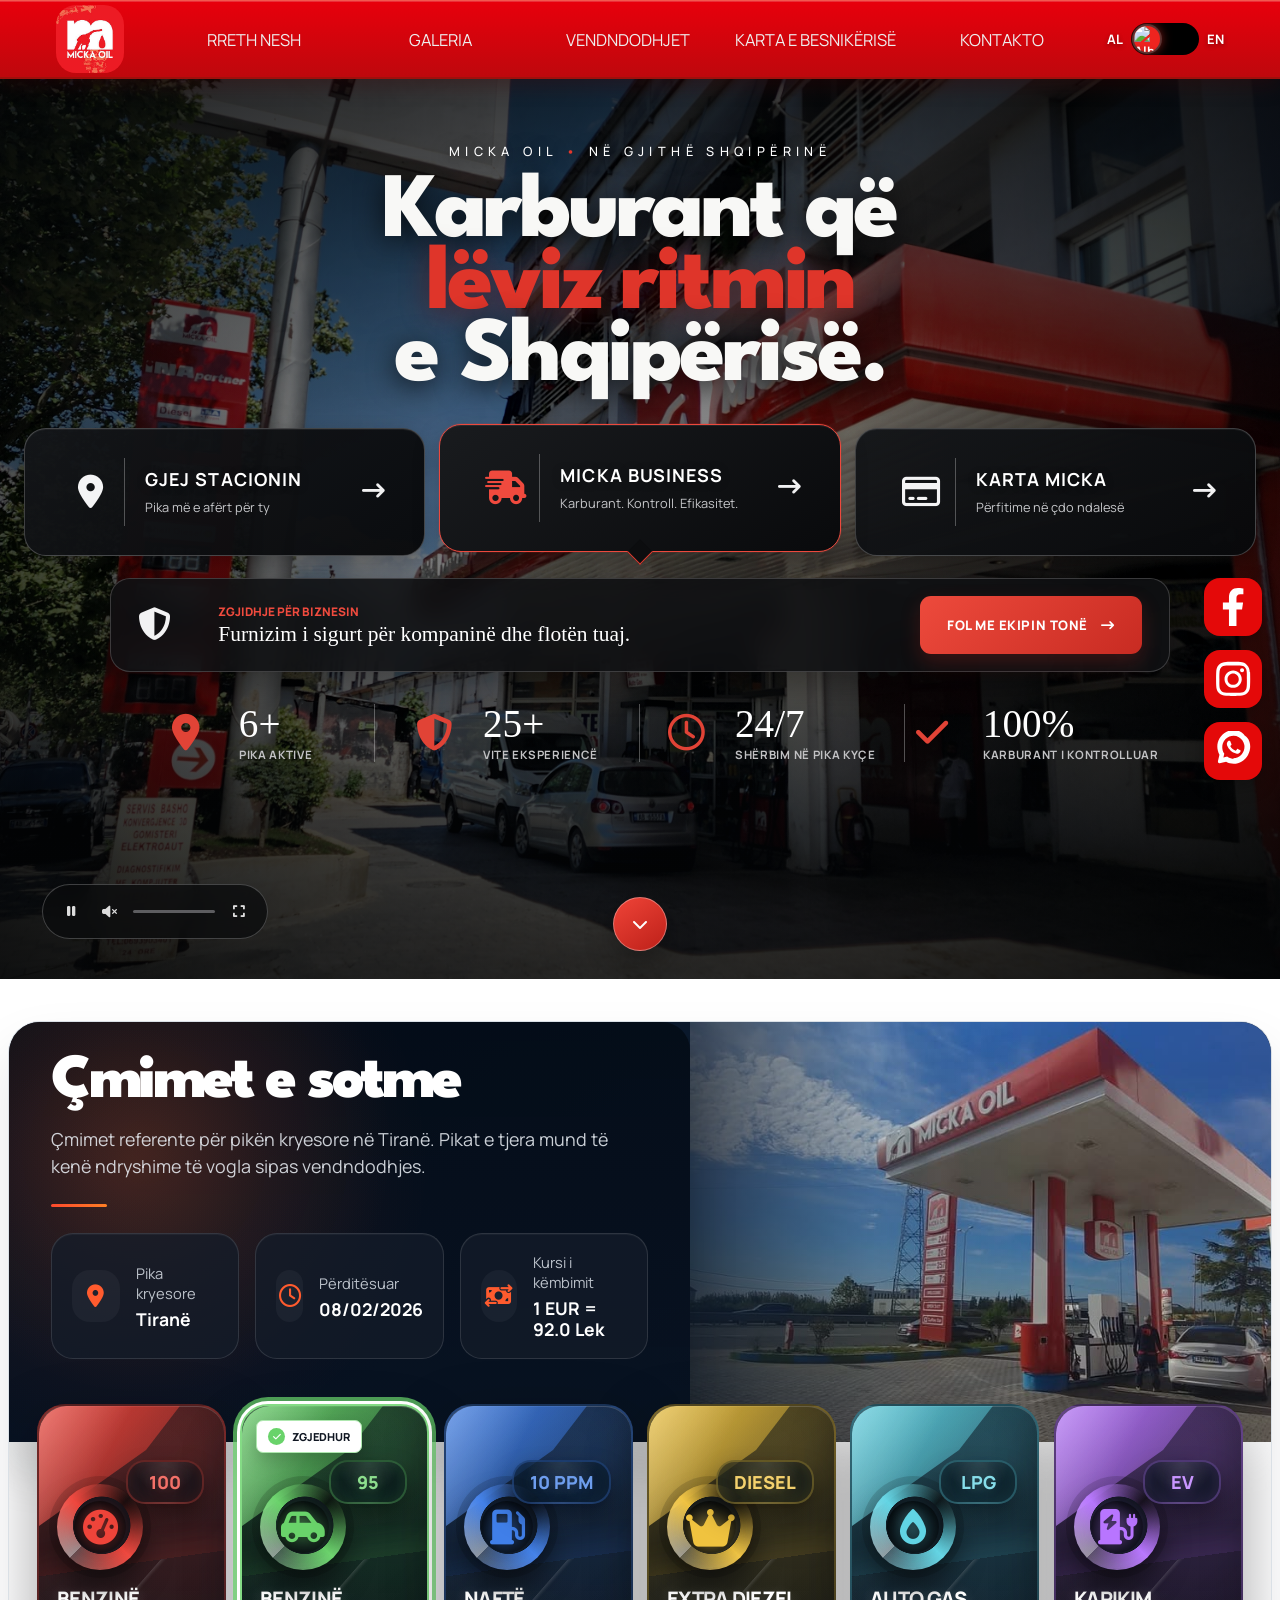
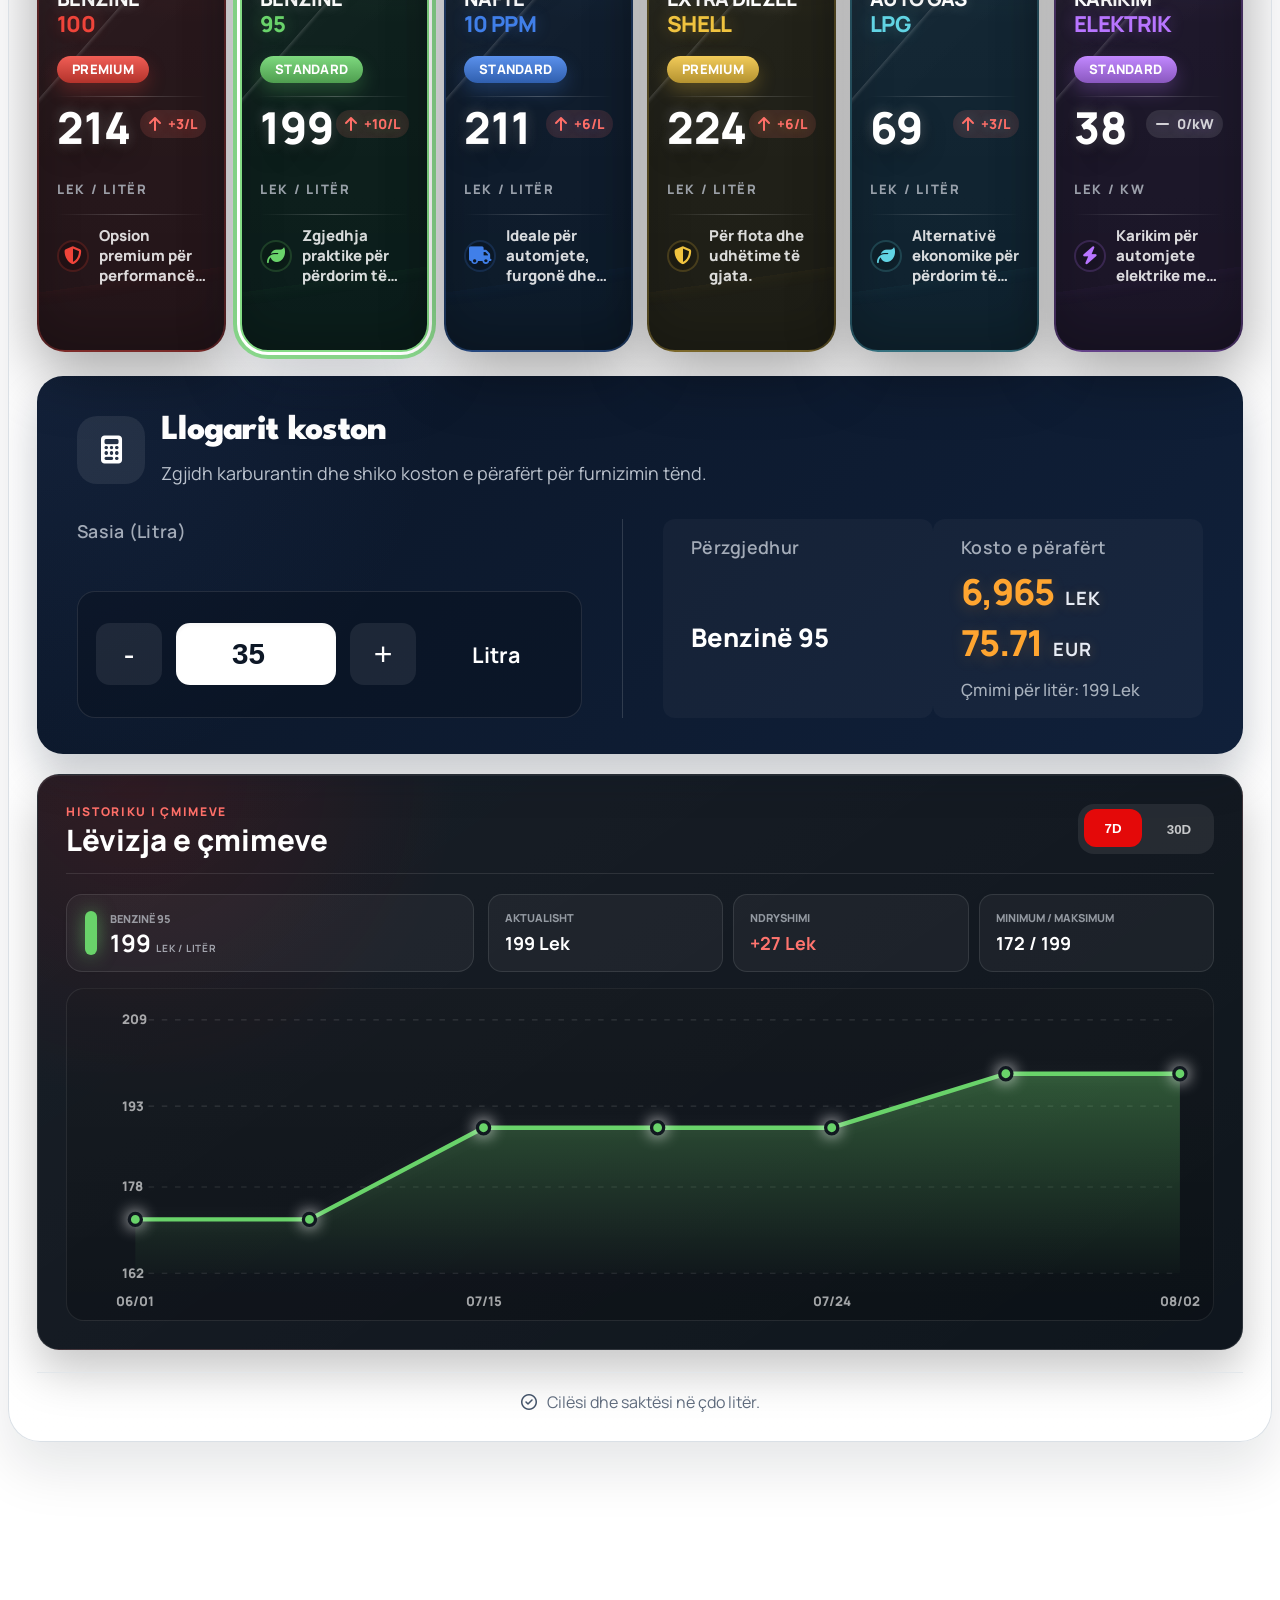
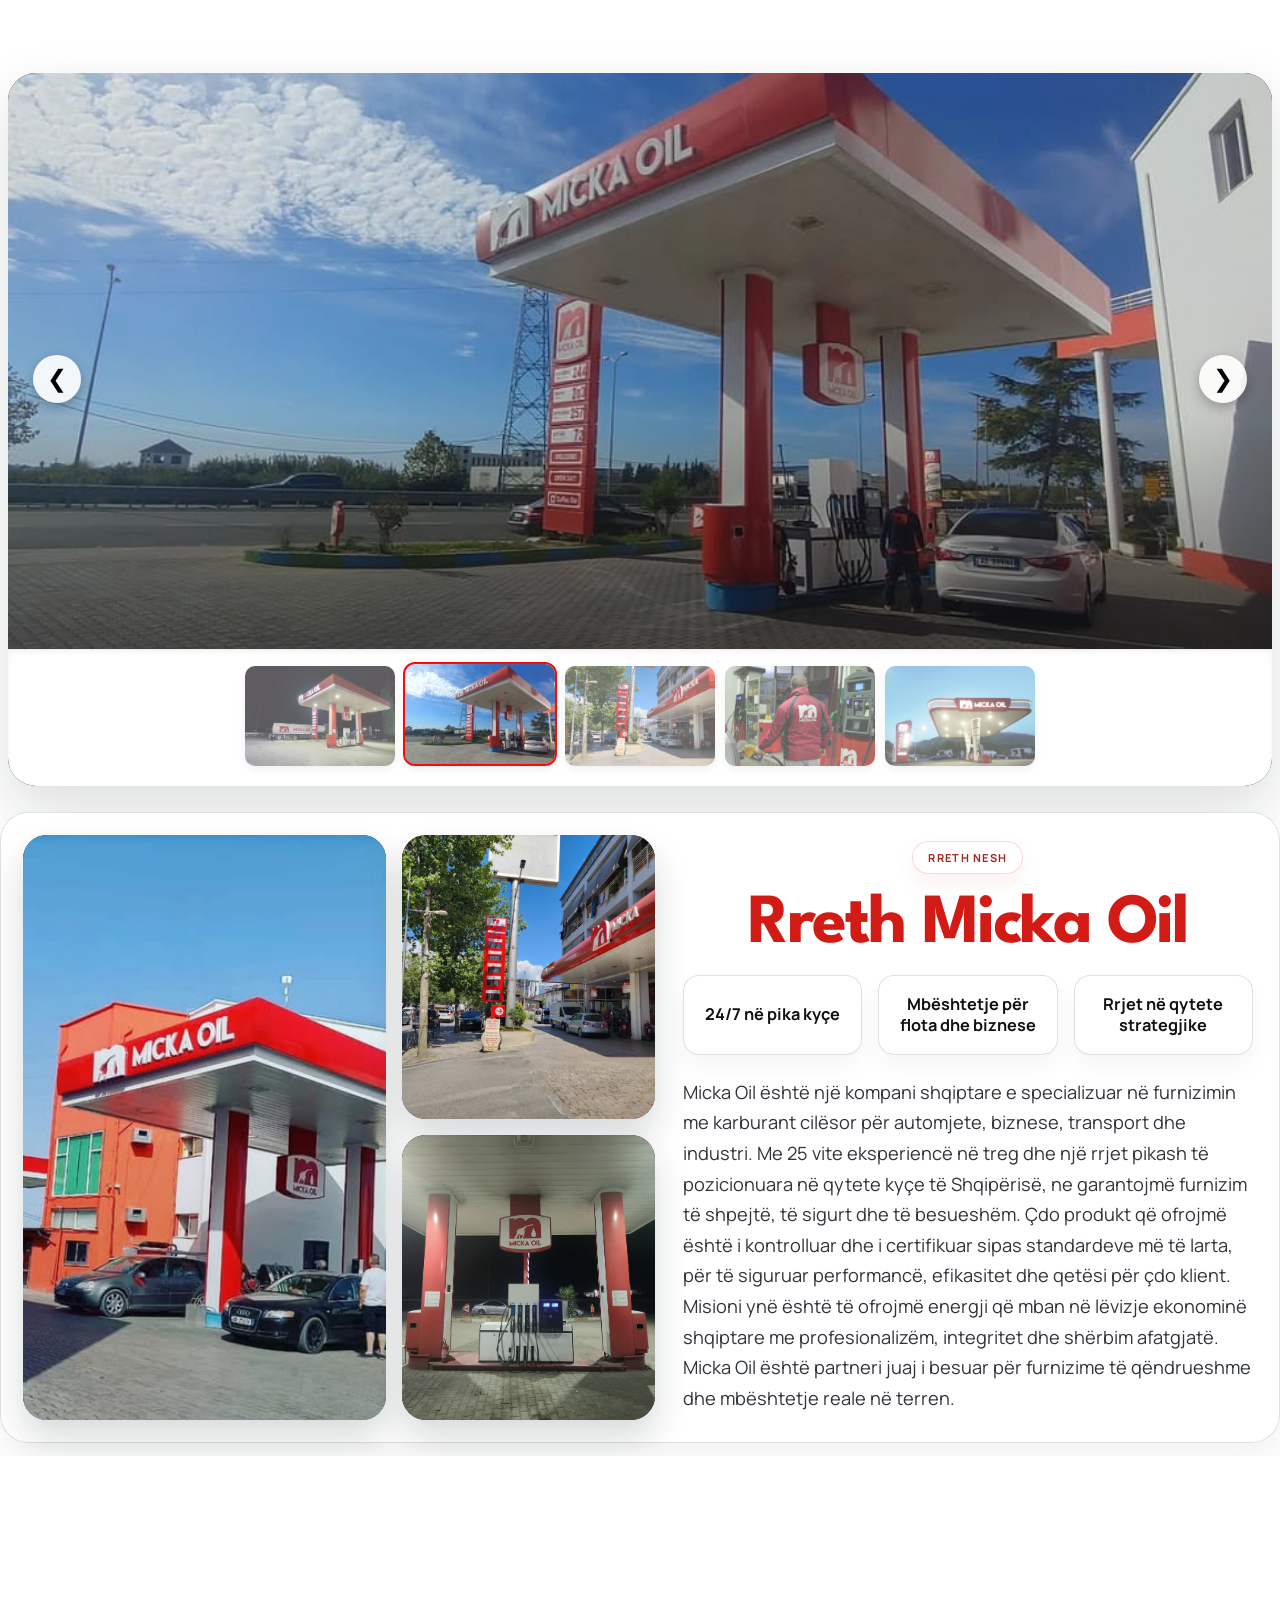
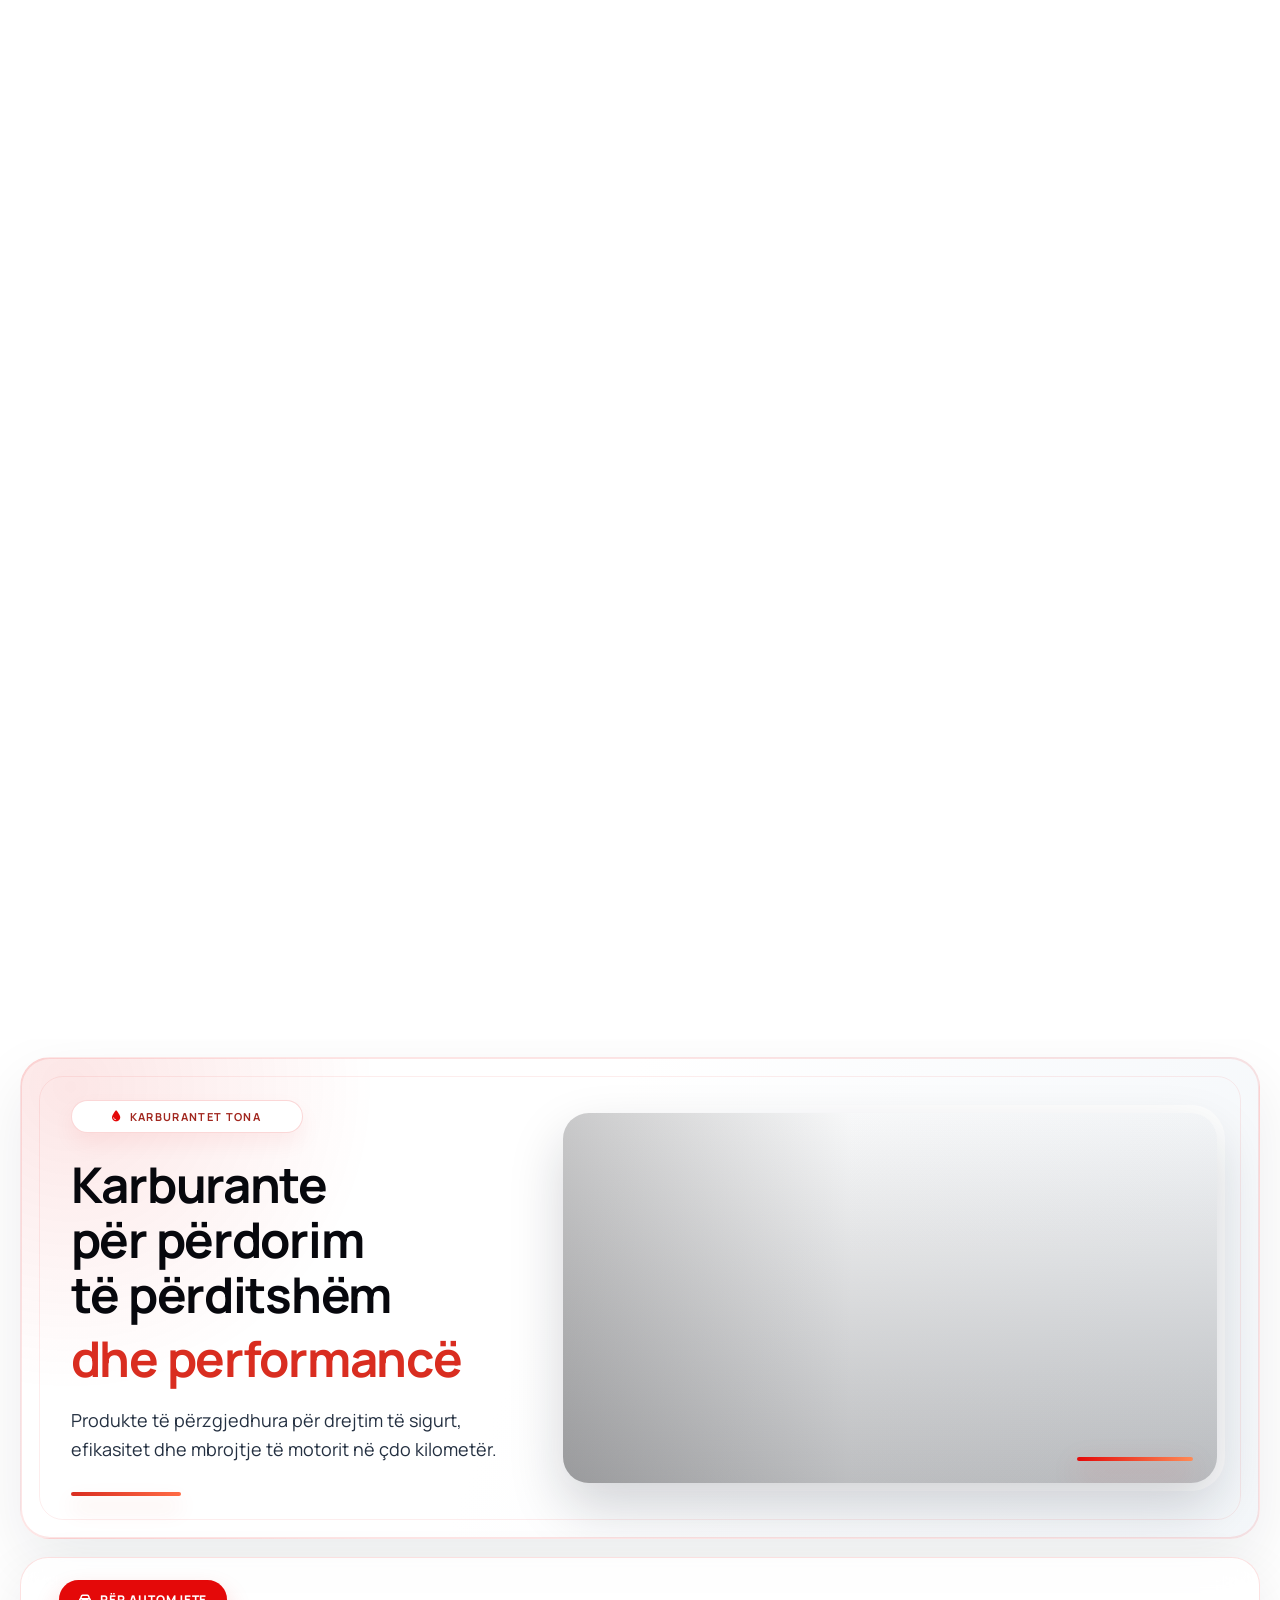
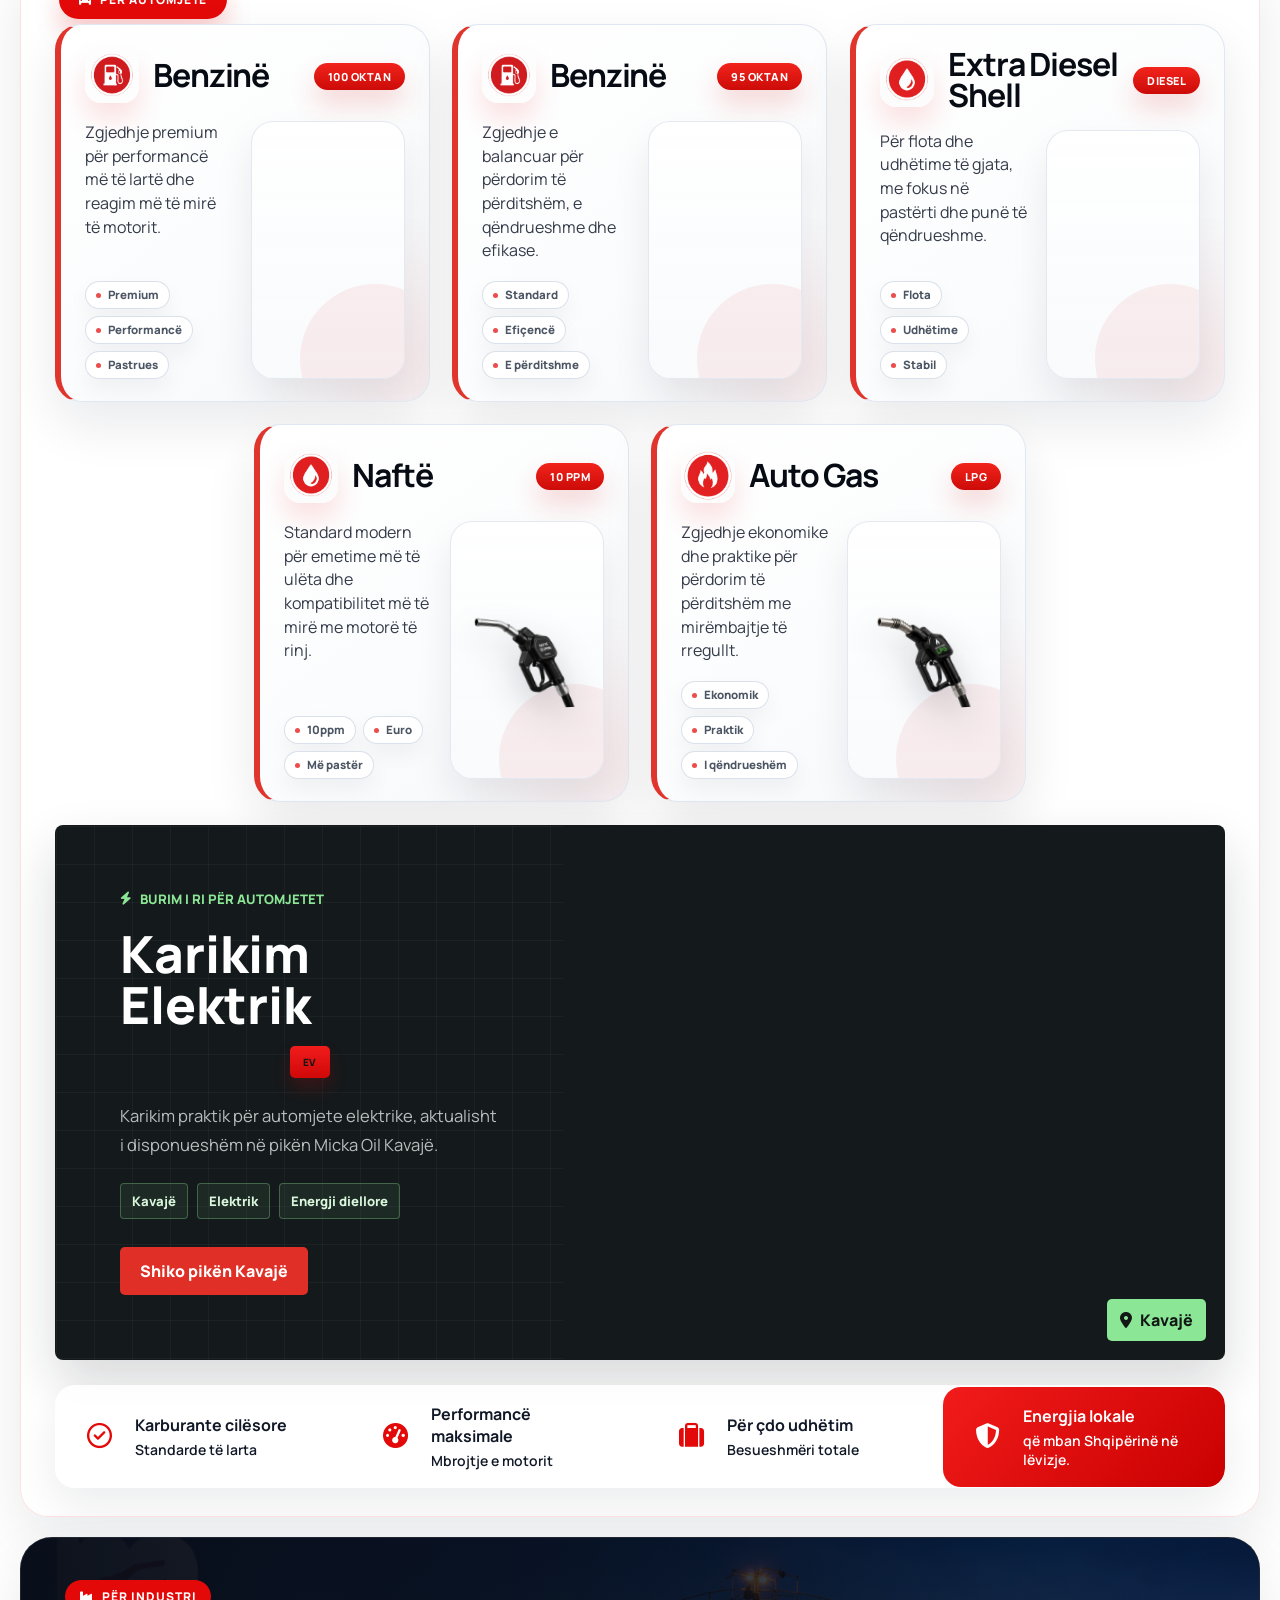
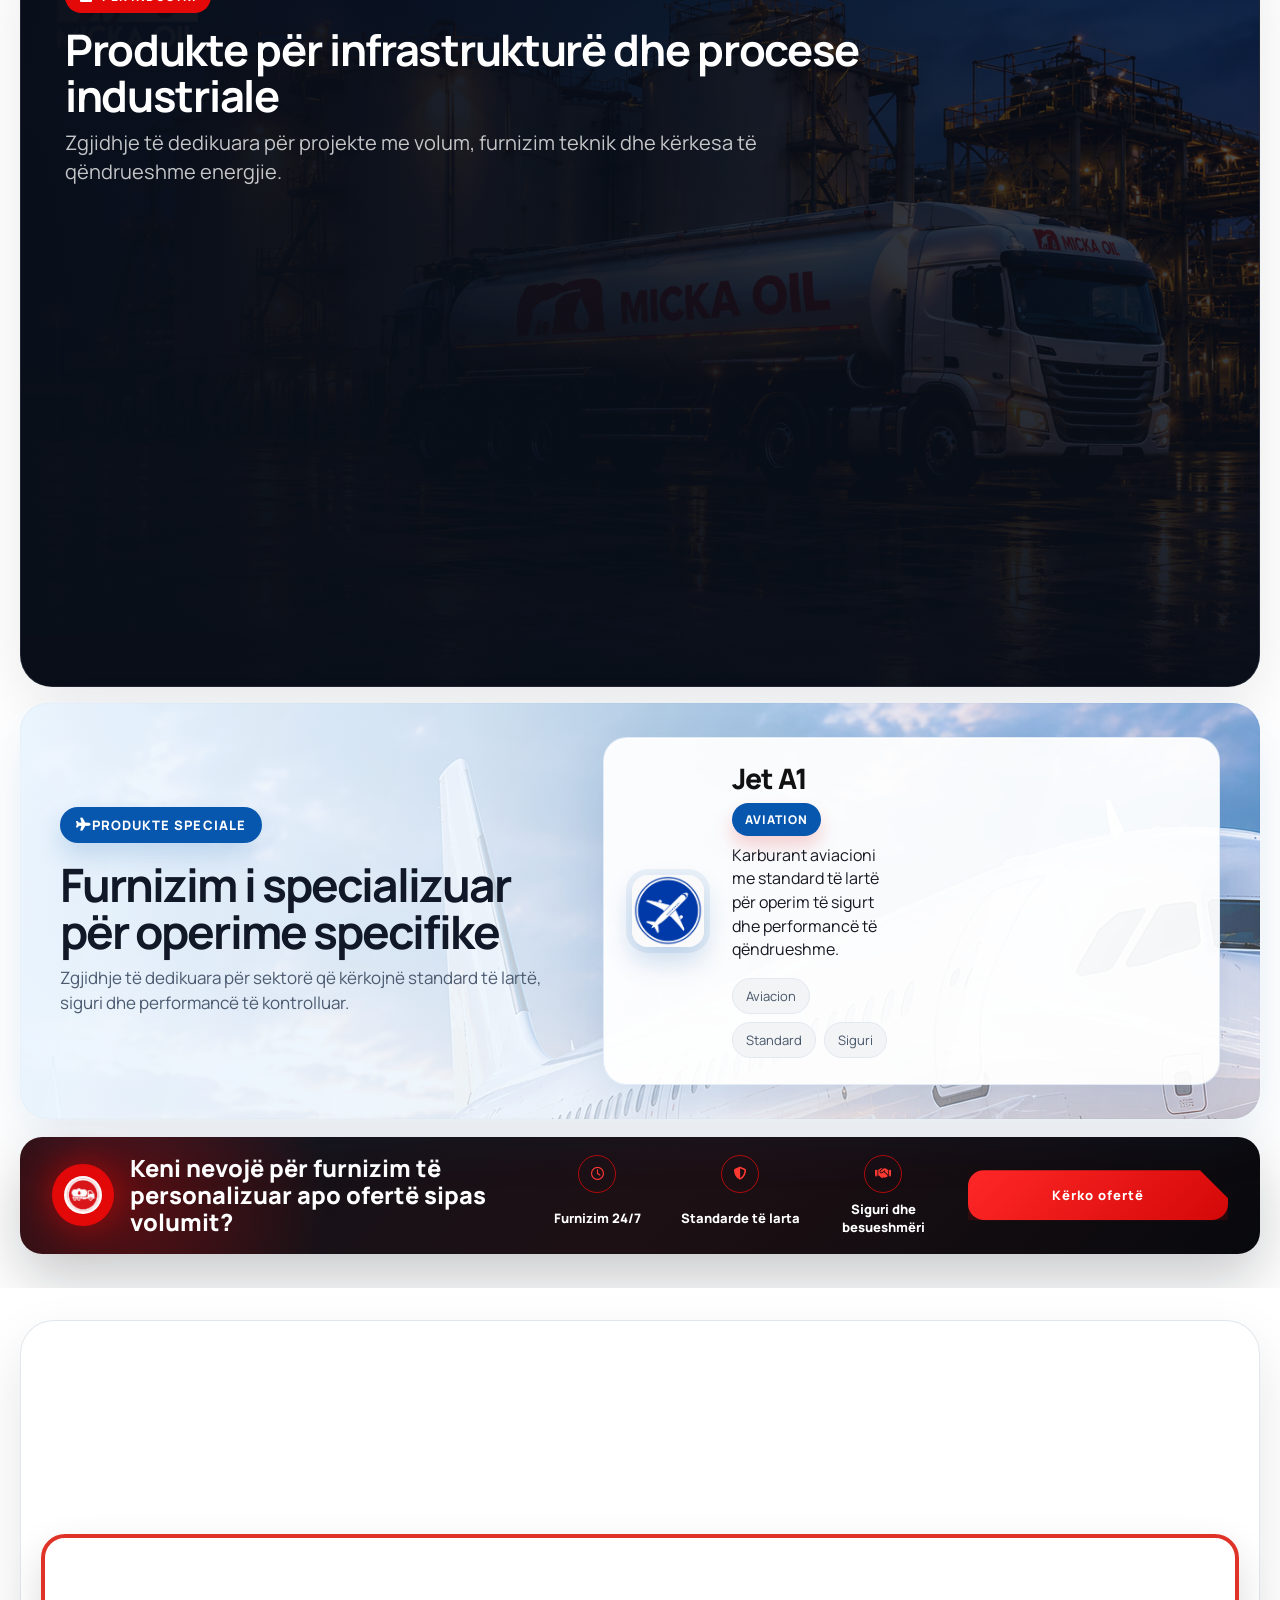
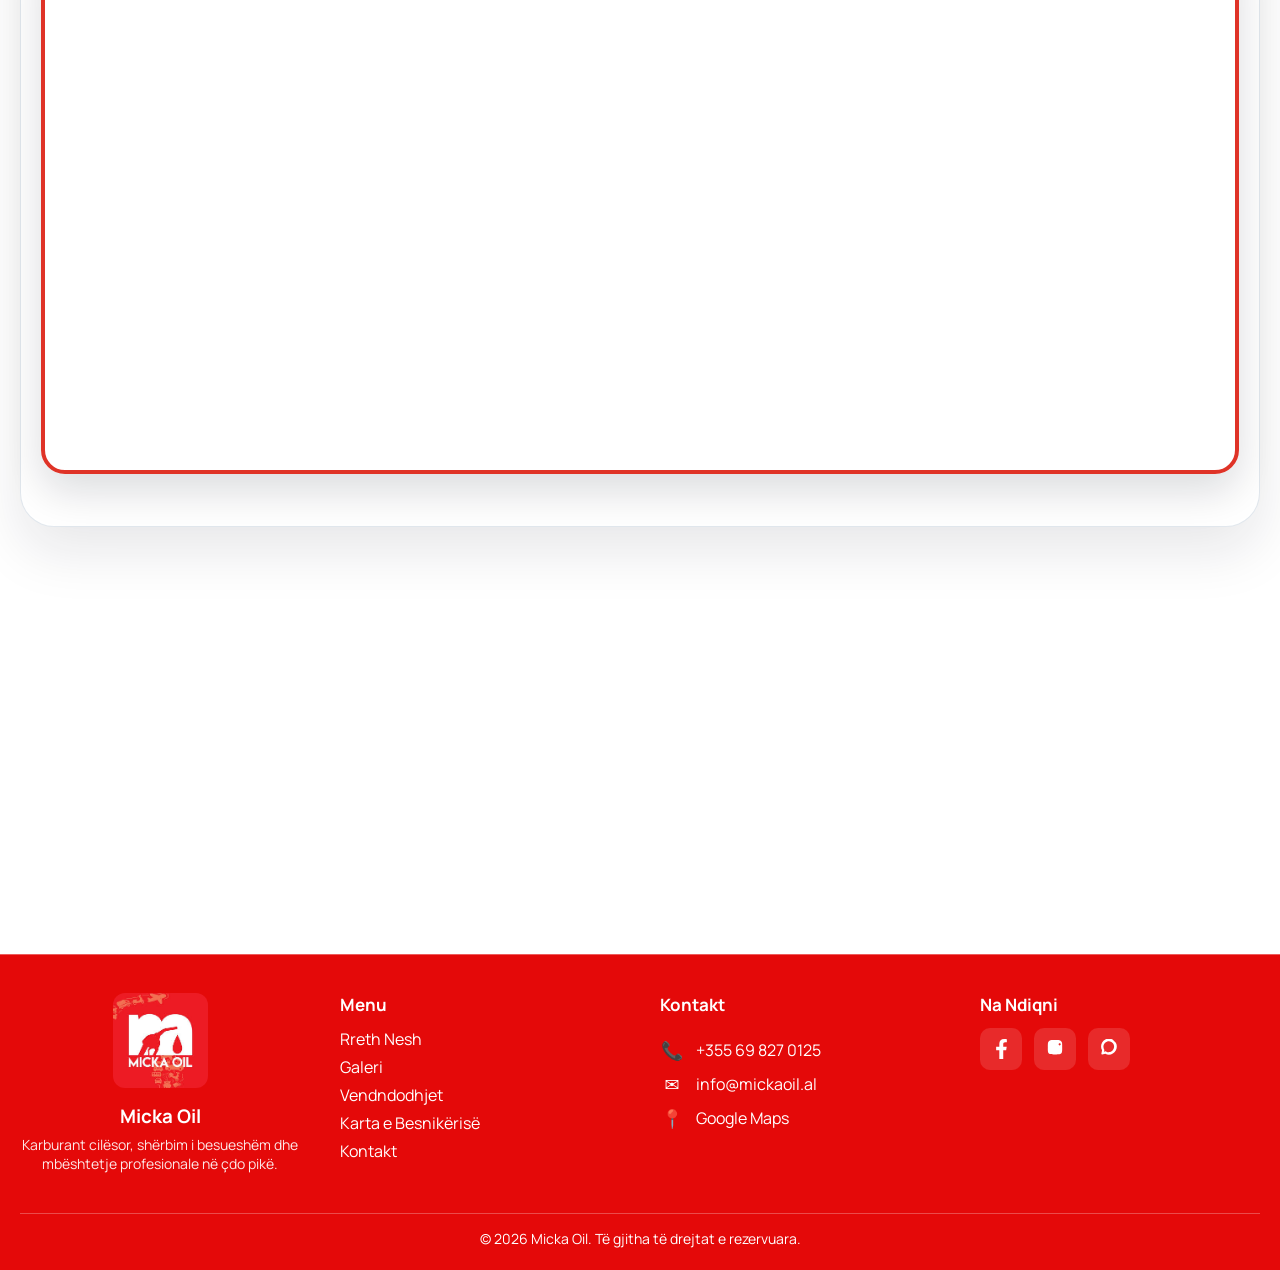
==== index.html @ 5c70abfe "Refresh cached homepage design styles" ====
<!DOCTYPE html>
<html lang="sq">
<head>
  <meta charset="UTF-8" />
  <meta name="viewport" content="width=device-width, initial-scale=1" />
  <title data-lang="meta_home_title">Micka Oil | Karburant cilësor dhe shërbime energjie</title>
  <meta
    name="description"
    data-meta-lang="meta_home_description"
    content="Micka Oil ofron karburant cilësor, furnizim për biznese, shërbime për flota dhe pika karburanti në qytete kryesore të Shqipërisë."
  />
  <link rel="canonical" href="https://micka.al/" />
  <meta name="theme-color" content="#e40909" />
  <meta property="og:locale" content="sq_AL" />
  <meta property="og:type" content="website" />
  <meta property="og:site_name" content="Micka Oil" />
  <meta property="og:title" content="Micka Oil | Karburant cilësor dhe shërbime energjie" />
  <meta property="og:description" content="Karburant cilësor, furnizim për biznese, shërbime për flota dhe pika Micka Oil në Shqipëri." />
  <meta property="og:url" content="https://micka.al/" />
  <meta property="og:image" content="https://micka.al/images/Tirane.jpg" />
  <meta property="og:image:alt" content="Stacion Micka Oil në Tiranë" />
  <meta name="twitter:card" content="summary_large_image" />
  <meta name="twitter:title" content="Micka Oil | Karburant cilësor dhe shërbime energjie" />
  <meta name="twitter:description" content="Karburant cilësor dhe shërbime energjie në të gjithë Shqipërinë." />
  <meta name="twitter:image" content="https://micka.al/images/Tirane.jpg" />
  <script type="application/ld+json">
    {
      "@context": "https://schema.org",
      "@type": "Organization",
      "name": "Micka Oil",
      "url": "https://micka.al/",
      "logo": "https://micka.al/images/logo.png",
      "telephone": "+355 69 827 0125",
      "sameAs": [
        "https://www.facebook.com/oilmicka",
        "https://www.instagram.com/mickaoil/"
      ]
    }
  </script>

  <link rel="preconnect" href="https://fonts.googleapis.com" />
  <link rel="preconnect" href="https://fonts.gstatic.com" crossorigin />
  <link
    href="https://fonts.googleapis.com/css2?family=League+Spartan:wght@500;600;700;800&family=Manrope:wght@400;500;600;700;800&display=swap"
    rel="stylesheet"
  />
  <link rel="icon" href="images/logo.png" />
  <link rel="stylesheet" href="style.css?v=20260804-products-image-center" />
  <link rel="stylesheet" href="video-hero.css?v=20260804-navbar-sticky" />

  <!-- Font Awesome for footer icons -->
  <link
    rel="stylesheet"
    href="https://cdnjs.cloudflare.com/ajax/libs/font-awesome/6.5.1/css/all.min.css"
    integrity="sha512-DTOQO9RWCH3ppGqcWaEA1BIZOC6xxalwEsw9c2QQeAIftl+Vegovlnee1c9QX4TctnWMn13TZye+giMm8e2LwA=="
    crossorigin="anonymous"
    referrerpolicy="no-referrer"
  />
</head>

<body class="home-page">
  
  <!-- 01. PRELOADER -->
  
  <div id="preloader" aria-hidden="true">
    <div class="loader-content">
      <video id="preloadVideo" class="preload-video" autoplay muted playsinline preload="metadata">
        <source src="images/preload video.mp4" type="video/mp4" />
      </video>
    </div>
  </div>
  <!-- 02. FLOATING SOCIAL LINKS -->
  <div class="floating-social" id="floatingSocial">
    <!-- Facebook -->
    <a href="https://www.facebook.com/oilmicka" target="_blank" class="social-btn" aria-label="Facebook">
      <svg viewBox="0 0 320 512" aria-hidden="true">
        <path fill="white"
          d="M279.14 288l14.22-92.66h-88.91v-60.13c0-25.35
          12.42-50.06 52.24-50.06h40.42V6.26S260.43 0
          225.36 0c-73.22 0-121.08 44.38-121.08
          124.72v70.62H22.89V288h81.39v224h100.2V288z"/>
      </svg>
    </a>

    <!-- Instagram -->
    <a href="https://www.instagram.com/mickaoil/" target="_blank" class="social-btn" aria-label="Instagram">
      <svg viewBox="0 0 448 512" aria-hidden="true">
        <path fill="white" d="
          M224.1 141c-63.6 0-115.1 51.5-115.1 115.1S160.5 371.2 224.1 371.2
          339.2 319.7 339.2 256.1 287.7 141 224.1 141zm0 190.2c-41.4 0-75.1-33.7-75.1-75.1
          0-41.4 33.7-75.1 75.1-75.1 41.4 0 75.1 33.7 75.1 75.1 0 41.4-33.7 75.1-75.1 75.1zm146.4-194.3
          c0 14.9-12.1 27-27 27-14.9 0-27-12.1-27-27 0-14.9 12.1-27 27-27
          14.9 0 27 12.1 27 27zm76.1 27.2c-1.7-35.9-9.9-67.7-36.3-94.1C387.7 35.5 355.9 27.3 320 25.6
          284.8 23.9 274.2 23.7 224.1 23.7s-60.7.2-95.9 1.9C92.3 27.3 60.5 35.5 34.1 62
          7.7 88.4-.5 120.2-2.2 156.1c-1.7 35.2-1.9 45.8-1.9 95.9s.2 60.7 1.9 95.9c1.7 35.9 9.9 67.7
          36.3 94.1 26.4 26.4 58.2 34.6 94.1 36.3 35.2 1.7 45.8 1.9 95.9 1.9s60.7-.2 95.9-1.9
          c35.9-1.7 67.7-9.9 94.1-36.3 26.4-26.4 34.6-58.2 36.3-94.1 1.7-35.2 1.9-45.8 1.9-95.9s-.2-60.7-1.9-95.9z
          M398.8 388.2c-7.8 19.5-22.9 34.6-42.4 42.4-29.4 11.7-99.2 9-132.3 9s-102.9 2.6-132.3-9
          c-19.5-7.8-34.6-22.9-42.4-42.4-11.7-29.4-9-99.2-9-132.3s-2.6-102.9 9-132.3c7.8-19.5 22.9-34.6
          42.4-42.4 29.4-11.7 99.2-9 132.3-9s102.9-2.6 132.3 9c19.5 7.8 34.6 22.9 42.4 42.4
          11.7 29.4 9 99.2 9 132.3s2.7 102.9-9 132.3z"/>
      </svg>
    </a>

    <!-- WhatsApp -->
    <a href="https://wa.me/355698270125" target="_blank" class="social-btn" aria-label="WhatsApp">
      <svg viewBox="0 0 448 512" aria-hidden="true">
        <path fill="white"
          d="M380.9 97.1C339-7.8 224.8-40.2 129.3 11.5 27.7 67.3-8.8 188.7
          47 290.3l-17.9 78.1C26 385.8 36.2 397 49.4 394.1l79.4-18.1c95.1
          52.4 212.6 18.4 268.5-83.2 54.9-98.5 21.4-218.8-54.8-241.7zM224.4
          339.4c-27.1 0-53.5-7.6-76.2-22l-5.4-3.5-47.2 10.8 10.9-46.3-3.5-5.5c-22-35
          -27.4-78.8-14.5-118.5 13-39.7 42.4-70.9 80.8-86.2 38.4-15.4 80.9-12.8
          116.2 7.1 35.3 19.8 60.1 55.2 66.7 96.1 6.6 40.9-5.1 82.7-31.4
          113.7-26.3 31-64.7 49.3-105.5 49.3zm76.7-105.4c-4.2-2.1-24.9-12.3-28.8-13.8
          -3.9-1.4-6.7-2.1-9.5 2.1 -2.8 4.2-10.9 13.8-13.4
          16.6 -2.5 2.8-4.9 3.2-9.1 1.1 -24.7-12.4-40.9-22.1-57.9-50.1
          -4.4-7.5 4.4-7 12.4-23.3 1.4-2.8 .7-5.2-.4-7.3 -1.1-2.1-9.5-22.8-13-31.3
          -3.4-8.2-6.9-7.1-9.5-7.2 -2.5-.1-5.4-.1-8.3-.1 -2.8 0-7.3 1.1-11.1 5.2
          -3.9 4.2-14.6 14.3-14.6 34.9 0 20.6 14.9 40.5 17 43.4
          2.1 2.8 29.1 44.4 70.6 62.3 41.5 17.9 41.5 12 49 11.3 7.5-.7
          24.9-10.1 28.4-19.9 3.5-9.8 3.5-18.2 2.5-20.3 -1-2.1-3.8-3.2-8-5.2z" />
      </svg>
    </a>
  </div>

  <!-- 03. NAVBAR -->
  <nav class="navbar" role="navigation" aria-label="Main navigation">
  <div class="navbar__container">
    <a href="index.html" id="navbar__logo" aria-label="Micka Oil Home">
      <img src="images/logo.png" alt="Micka Oil Logo" />
    </a>
    <button class="navbar__toggle" id="mobile-menu" aria-label="Menu" aria-expanded="false" aria-controls="navbarMenu">
      <span class="bar"></span>
      <span class="bar"></span>
      <span class="bar"></span>
    </button>
    <ul class="navbar__menu" id="navbarMenu">
      <li><a href="rreth-nesh.html" class="navbar__link" data-lang="nav_about">RRETH NESH</a></li>
      <li><a href="gallery.html" class="navbar__link" data-lang="nav_gallery">GALERIA</a></li>
      <li><a href="location.html" class="navbar__link" data-lang="nav_locations">VENDNDODHJET</a></li>
      <li><a href="karta-besnikerise.html" class="navbar__link" data-lang="nav_loyalty">KARTA E BESNIKËRISË</a></li>
      <li><a href="contact.html" class="navbar__link" data-lang="nav_contact">KONTAKTO</a></li>
      
      <!-- LANGUAGE TOGGLE -->
      <li class="lang-toggle">
        <span>AL</span>
        <label class="lang-switch" aria-label="Language toggle">
          <input type="checkbox" id="langToggle" />
          <div class="lang-track">
            <div class="lang-knob">
              <img class="flag flag-sq"
                   src="https://static.parastorage.com/services/linguist-flags/1.969.0/assets/flags/round/ALB.png"
                   alt="Albanian">
              <img class="flag flag-en"
                   src="https://static.parastorage.com/services/linguist-flags/1.969.0/assets/flags/round/GBR.png"
                   alt="English">
            </div>
          </div>
        </label>
        <span>EN</span>
      </li>
    </ul>
  </div>
</nav>

  <!-- 04. HERO SECTION -->
  <section class="video-hero" id="videoHero">
    <video class="video-hero__media" id="heroVideo" muted loop playsinline preload="auto" poster="images/Tirane.jpg">
      <source src="images/video furnizim.mp4" type="video/mp4" />
    </video>
    <div class="video-hero__overlay" aria-hidden="true"></div>
    <div class="video-hero__inner">
      <p class="video-hero__eyebrow">MICKA OIL <b>•</b> NË GJITHË SHQIPËRINË</p>
      <h1>Karburant që<br><span>lëviz ritmin</span><br>e Shqipërisë.</h1>
      <nav class="video-hero__services" aria-label="Shërbimet kryesore">
        <a class="video-service" href="location.html"><span class="video-service__icon"><i class="fa-solid fa-location-dot"></i></span><span class="video-service__text"><strong>GJEJ STACIONIN</strong><small>Pika më e afërt për ty</small></span><i class="fa-solid fa-arrow-right-long video-service__arrow"></i></a>
        <a class="video-service video-service--active" href="contact.html"><span class="video-service__icon"><i class="fa-solid fa-truck-fast"></i></span><span class="video-service__text"><strong>MICKA BUSINESS</strong><small>Karburant. Kontroll. Efikasitet.</small></span><i class="fa-solid fa-arrow-right-long video-service__arrow"></i></a>
        <a class="video-service" href="karta-besnikerise.html"><span class="video-service__icon"><i class="fa-regular fa-credit-card"></i></span><span class="video-service__text"><strong>KARTA MICKA</strong><small>Përfitime në çdo ndalesë</small></span><i class="fa-solid fa-arrow-right-long video-service__arrow"></i></a>
      </nav>
      <div class="video-business"><i class="fa-solid fa-shield-halved video-business__icon"></i><span><small>ZGJIDHJE PËR BIZNESIN</small><strong>Furnizim i sigurt për kompaninë dhe flotën tuaj.</strong></span><a href="contact.html">FOL ME EKIPIN TONË <i class="fa-solid fa-arrow-right-long"></i></a></div>
      <div class="video-stats" aria-label="Micka Oil në shifra">
        <article><i class="fa-solid fa-location-dot"></i><strong>6+</strong><span>PIKA AKTIVE</span></article>
        <article><i class="fa-solid fa-shield-halved"></i><strong>25+</strong><span>VITE EKSPERIENCË</span></article>
        <article><i class="fa-regular fa-clock"></i><strong>24/7</strong><span>SHËRBIM NË PIKA KYÇE</span></article>
        <article><i class="fa-solid fa-check"></i><strong>100%</strong><span>KARBURANT I KONTROLLUAR</span></article>
      </div>
    </div>
    <div class="video-controls" aria-label="Kontrollet e videos"><button type="button" id="heroPlayButton" aria-label="Ndalo videon"><i class="fa-solid fa-pause"></i></button><button type="button" id="heroMuteButton" aria-label="Aktivizo zërin"><i class="fa-solid fa-volume-xmark"></i></button><span class="video-controls__progress" aria-hidden="true"><i id="heroProgress"></i></span><button type="button" id="heroFullscreenButton" aria-label="Shfaq në ekran të plotë"><i class="fa-solid fa-expand"></i></button></div>
    <a class="video-scroll" href="#fuelPrices" aria-label="Shiko më shumë"><i class="fa-solid fa-chevron-down"></i></a>
  </section>

  <!-- 05. FUEL PRICE BOARD -->
  <section class="home-price-board fade-in" id="fuelPrices" aria-labelledby="priceBoardTitle">
    <div class="price-board-frame">
      <div class="price-board-hero">
        <div class="price-board-shell">
          <div class="price-board-copy">
            <h2 id="priceBoardTitle" class="section-title" data-lang-html="home_prices_title">Çmimet e sotme</h2>
            <p class="price-board-lead" data-lang="home_prices_text">
              Çmimet referente për pikën kryesore në Tiranë. Pikat e tjera mund të kenë ndryshime të vogla sipas vendndodhjes.
            </p>
            <span class="price-board-accent" aria-hidden="true"></span>
          </div>

          <aside class="price-board-meta">
            <div class="price-meta-card">
              <span class="price-meta-card__icon" aria-hidden="true"><i class="fa-solid fa-location-dot"></i></span>
              <div class="price-meta-card__copy">
                <span data-lang="home_prices_station_label">Pika kryesore</span>
                <strong data-lang="home_prices_station_value">Tiranë</strong>
              </div>
            </div>
            <div class="price-meta-card">
              <span class="price-meta-card__icon" aria-hidden="true"><i class="fa-regular fa-clock"></i></span>
              <div class="price-meta-card__copy">
                <span data-lang="home_prices_updated_label">Përditësuar</span>
                <strong id="priceBoardUpdated" data-lang="home_prices_updated_value">25/05/2026</strong>
              </div>
            </div>
            <div class="price-meta-card">
              <span class="price-meta-card__icon" aria-hidden="true"><i class="fa-solid fa-money-bill-transfer"></i></span>
              <div class="price-meta-card__copy">
                <span data-lang="home_prices_exchange_label">Kursi i këmbimit</span>
                <strong id="priceExchangeRateValue">1 EUR = 98.5 Lek</strong>
              </div>
            </div>
          </aside>
        </div>

        <div class="price-board-hero__image">
          <img src="images/pika kavaje.jpg" alt="Pika Micka Oil në Kavajë" loading="lazy" decoding="async" />
        </div>
      </div>

      <div class="price-grid" id="priceGrid" aria-live="polite"></div>

      <div class="price-board-utility">
        <section class="price-calculator" id="priceCalculator" aria-labelledby="priceCalculatorTitle">
          <div class="price-calculator__intro">
            <span class="price-calculator__icon" aria-hidden="true">
              <i class="fa-solid fa-calculator"></i>
            </span>
            <div>
              <h3 id="priceCalculatorTitle" data-lang="home_prices_calculator_title">Llogarit koston</h3>
              <p data-lang="home_prices_calculator_text">Zgjidh karburantin dhe shiko koston e përafërt për furnizimin tënd.</p>
            </div>
          </div>

          <div class="price-calculator__layout">
            <label class="price-calculator__control" for="priceQtyInput">
              <span data-lang="home_prices_quantity_label">Sasia (Litra)</span>
              <div class="price-qty">
                <button id="priceQtyMinus" class="price-qty__btn" type="button" aria-label="Decrease liters">-</button>
                <input id="priceQtyInput" type="number" min="1" step="1" inputmode="numeric" value="35" />
                <button id="priceQtyPlus" class="price-qty__btn" type="button" aria-label="Increase liters">+</button>
                <span class="price-qty__unit" data-lang="home_prices_unit">Litra</span>
              </div>
            </label>

            <div class="price-calculator__summary">
              <div class="price-calculator__summary-card">
                <span data-lang="home_prices_selected_label">Përzgjedhur</span>
                <strong id="priceSelectedFuel">Benzinë 95</strong>
              </div>
              <div class="price-calculator__summary-card price-calculator__summary-card--total">
                <span data-lang="home_prices_estimate_label">Kosto e përafërt</span>
                <div id="priceEstimatedTotal">
                  <span class="price-pair price-pair--compact price-pair--stacked">
                    <span class="price-pair__item"><strong>6,370</strong><span>LEK</span></span>
                    <span class="price-pair__item"><strong>67.41</strong><span>EUR</span></span>
                  </span>
                </div>
                <small id="pricePerLiterNote">Çmimi për litër: 219 Lek</small>
              </div>
            </div>
          </div>
        </section>

        <a href="contact.html" class="price-fleet-cta">
          <span class="price-fleet-cta__icon" aria-hidden="true"><i class="fa-solid fa-users"></i></span>
          <div class="price-fleet-cta__copy">
            <small data-lang="home_prices_fleet_eyebrow">Keni flotë?</small>
            <strong data-lang="home_prices_fleet_title">Kërko ofertë për flotë</strong>
            <p data-lang="home_prices_fleet_text">Zgjidhje të personalizuara dhe çmime speciale për furnizime me volum.</p>
          </div>
          <span class="price-fleet-cta__action" data-lang="home_prices_fleet_cta">Na kontakto</span>
        </a>
      </div>

      <section class="price-history" id="priceHistory" aria-labelledby="priceHistoryTitle">
        <div class="price-history__head">
          <div>
            <span class="price-history__kicker" data-lang="home_price_history_kicker">Historiku i çmimeve</span>
            <h3 id="priceHistoryTitle" data-lang="home_price_history_title">Lëvizja e çmimeve</h3>
          </div>
          <div class="price-history__tabs" role="group" aria-label="Price history range">
            <button type="button" class="price-history__tab is-active" data-history-range="7">7D</button>
            <button type="button" class="price-history__tab" data-history-range="30">30D</button>
          </div>
        </div>
        <div id="priceHistoryChart" class="price-history__chart" aria-live="polite"></div>
      </section>

      <div class="price-board-footnote">
        <i class="fa-regular fa-circle-check" aria-hidden="true"></i>
        <span data-lang="home_prices_quality_note">Cilësi dhe saktësi në çdo litër.</span>
      </div>
    </div>
  </section>

  <!-- 06. PHOTO SLIDER SHOWCASE -->
  <section class="slider-showcase fade-in" aria-labelledby="showcaseTitle">
    <div class="showcase-header">
      <div>
        <span class="section-kicker" data-lang="home_showcase_kicker">Në terren</span>
        <h2 id="showcaseTitle" class="showcase-title" data-lang="home_showcase_title">Pamje nga rrjeti Micka Oil</h2>
      </div>
      <p data-lang="home_showcase_text">
        Nga stacionet tona te operimi ditor, kjo pjesë e faqes tregon infrastrukturën, ambientin dhe praninë vizuale të markës në terren.
      </p>
    </div>

    <div class="slider" id="slider">
    <div class="list" id="list">

      <div class="item active">
        <img src="images/kavaje naten 2.jpg" alt="Stacioni Micka Oil ne mbremje" fetchpriority="high" decoding="async" />
      </div>

      <div class="item">
        <img src="images/pika kavaje.jpg" alt="Kavajë" loading="lazy" decoding="async" />
      </div>

      <div class="item">
        <img src="images/tirane (2).jpg" alt="Prani urbane e Micka Oil" loading="lazy" decoding="async" />
      </div>

      <div class="item">
        <img src="images/punonjes me logo.jpg" alt="Shërbimi i klientit" loading="lazy" decoding="async" />
      </div>

      <div class="item">
        <img src="images/pika memaliaj.jpg" alt="Stacioni Micka Oil ne Memaliaj" loading="lazy" decoding="async" />
      </div>
    </div>

    <div class="arrows">
      <button id="prev" aria-label="Previous slide">&#10094;</button>
      <button id="next" aria-label="Next slide">&#10095;</button>
    </div>

    <div class="thumbnail" id="thumbs">
      <div class="thumb item active"><img src="images/kavaje naten 2.jpg" alt=""></div>
      <div class="thumb item"><img src="images/pika kavaje.jpg" alt=""></div>
      <div class="thumb item"><img src="images/tirane (2).jpg" alt=""></div>
      <div class="thumb item"><img src="images/punonjes me logo.jpg" alt=""></div>
      <div class="thumb item"><img src="images/pika memaliaj.jpg" alt=""></div>
    </div>
    </div>
  </section>

  <!-- 07. ABOUT SUMMARY -->
  <section id="about" class="about fade-in">
    <div class="about__img about__img--collage">
      <figure class="about-photo about-photo--main">
        <img src="images/pika kavaje2.jpg" alt="Stacioni Micka Oil ne Kavaje" loading="lazy" decoding="async" />
      </figure>
      <figure class="about-photo about-photo--top">
        <img src="images/tirane (2).jpg" alt="Stacion urban Micka Oil" loading="lazy" decoding="async" />
      </figure>
      <figure class="about-photo about-photo--bottom">
        <img src="images/kavaje.jpg" alt="Pompat e furnizimit Micka Oil" loading="lazy" decoding="async" />
      </figure>
    </div>
    <div class="about__text">
      <span class="section-kicker" data-lang="about_kicker">Rreth nesh</span>
      <h3 data-lang="about_title">Rreth Micka Oil</h3>
      <div class="about-highlights about-highlights--home">
        <div data-lang="home_highlight1">24/7 në pika kyçe</div>
        <div data-lang="home_highlight2">Mbështetje për biznese dhe flota</div>
        <div data-lang="home_highlight3">Rrjet në qytete strategjike</div>
      </div>
      <p data-lang="about_text">
        Micka Oil është një kompani shqiptare e specializuar në furnizimin me karburant cilësor për automjete, biznese, transport dhe industri.
        Me 25 vite eksperiencë në treg dhe një rrjet pikash të pozicionuara në qytete kyçe të Shqipërisë, ne garantojmë furnizim të shpejtë, të sigurt dhe të besueshëm.
        Çdo produkt që ofrojmë është i kontrolluar dhe i certifikuar sipas standardeve më të larta, për të siguruar performancë, efikasitet dhe qetësi për çdo klient.
        Misioni ynë është të ofrojmë energji që mban në lëvizje ekonominë shqiptare me profesionalizëm, integritet dhe shërbim afatgjatë.
        Micka Oil është partneri juaj i besuar për furnizime të qëndrueshme dhe mbështetje reale në terren.
      </p>
    </div>
  </section>

  <!-- 08. SERVICES -->
<section id="services" class="services fade-in">
  <div class="services-container">
    
    <div class="services-header">
      <span class="section-kicker" data-lang="services_kicker">Çfarë ofrojmë</span>
      <h2 data-lang="services_title">Shërbime</h2>
      <p class="subtitle" data-lang="services_subtitle">Zgjidhje të strukturuara për individë, biznese, flota dhe transport profesional.</p>
    </div>

    <div class="services-grid">
      
      <!-- Service 1: Karburant Premium -->
      <article class="service-card">
        <div class="service-image">
          <img src="images/pika kavaje.jpg" alt="Karburant premium per automjete" loading="lazy" decoding="async">
        </div>
        <div class="service-content">
          <h3 data-lang="service1_title">Karburant premium për automjete</h3>
          <p data-lang="service1_desc">Karburant i certifikuar për performancë të lartë, konsum më efikas dhe mbrojtje të motorit.</p>
          <a href="contact.html" class="service-cta" data-lang="service_cta">Kërko informacion</a>
        </div>
      </article>

      <!-- Service 2: Furnizim për Biznese -->
      <article class="service-card">
        <div class="service-image">
          <img src="images/transport.png" alt="Transport i lendeve hidrokarbure" loading="lazy" decoding="async">
        </div>
        <div class="service-content">
          <h3 data-lang="service2_title">Transport i lëndëve hidrokarbure</h3>
          <p data-lang="service2_desc">Transport i sigurt dhe profesional i lëndëve hidrokarbure për furnizim të pandërprerë.</p>
          <a href="contact.html" class="service-cta" data-lang="service_cta">Kërko informacion</a>
        </div>
      </article>

      <!-- Service 3: Furnizim Varkash -->
      <article class="service-card">
        <div class="service-image">
          <img src="images/furnizim varkash.png" alt="Furnizim per mjete lundruese dhe porte" loading="lazy" decoding="async">
        </div>
        <div class="service-content">
          <h3 data-lang="service3_title">Furnizim për mjete lundruese dhe porte</h3>
          <p data-lang="service3_desc">Zgjidhje profesionale për furnizim të sigurt në porte, marina dhe pika operimi detar.</p>
          <a href="contact.html" class="service-cta" data-lang="service_cta">Kërko informacion</a>
        </div>
      </article>

      <!-- Service 4: Import & Eksport -->
      <article class="service-card">
        <div class="service-image">
          <img src="images/tirane (2).jpg" alt="Import dhe eksport karburanti" loading="lazy" decoding="async">
        </div>
        <div class="service-content">
          <h3 data-lang="service4_title">Import dhe eksport karburanti</h3>
          <p data-lang="service4_desc">Menaxhim i koordinuar i importit, logjistikës dhe shpërndarjes për furnizim të qëndrueshëm.</p>
          <a href="contact.html" class="service-cta" data-lang="service_cta">Kërko informacion</a>
        </div>
      </article>

      <!-- Service 5: Aviation & Helicopter Supply -->
      <article class="service-card">
        <div class="service-image">
          <img src="images/helikopter.png" alt="Furnizim helikopterash dhe aviacion" loading="lazy" decoding="async">
        </div>
        <div class="service-content">
          <h3 data-lang="service5_title">Furnizim helikopterash dhe aviacion</h3>
          <p data-lang="service5_desc">Karburant dhe mbështetje furnizimi për operime ajrore, helikopterë dhe shërbime aviacioni.</p>
          <a href="contact.html" class="service-cta" data-lang="service_cta">Kërko informacion</a>
        </div>
      </article>

    </div>
  </div>
</section>


  <!-- 09. PRODUCTS -->
  <section id="products" class="products products-redesign products-showcase fade-in" aria-labelledby="productsTitle">
    <div class="products-wrap">
      <div class="products-hero-panel">
        <div class="products-hero-copy">
          <span class="section-kicker products-kicker"><i class="fa-solid fa-droplet" aria-hidden="true"></i> <span data-lang="products_kicker">Karburantet tona</span></span>
          <h2 id="productsTitle" data-lang-html="products_group1_title">Karburante për përdorim të përditshëm<span> dhe performancë</span></h2>
          <p data-lang="products_group1_text">Produkte të përzgjedhura për drejtim të sigurt, efikasitet dhe mbrojtje të motorit në çdo kilometër.</p>
          <span class="products-hero-mark" aria-hidden="true"></span>
        </div>
        <figure class="products-hero-media">
          <img src="images/memaliaj ai.png" alt="Stacion karburanti Micka Oil në Memaliaj" loading="lazy" decoding="async" />
        </figure>
      </div>

      <div class="products-groups">
        <section class="product-family product-family--vehicles">
          <span class="product-family__kicker product-family__kicker--floating"><i class="fa-solid fa-car" aria-hidden="true"></i> <span data-lang="products_group1_kicker">Për automjete</span></span>
          <div class="products-grid products-grid--vehicles products-grid--exact">
            <article class="product-card product-card--exact product-card--red">
              <div class="product-card__head">
                <img class="product-card__symbol" src="assets/images/products/icon-benzin.png" alt="" aria-hidden="true" />
                <h3 data-lang="product1_name">Benzinë</h3>
                <span class="badge">100 OKTAN</span>
              </div>
              <p class="product-desc" data-lang="product1_desc">Zgjedhje premium për performancë më të lartë dhe reagim më të mirë të motorit.</p>
              <div class="product-card__nozzle-frame"><img class="product-card__nozzle" src="assets/images/products/nozle benzine 100 cutout.png" alt="Nozle benzine 100 oktan" loading="lazy" decoding="async" /></div>
              <div class="product-tags"><span data-lang="product1_tag1">Premium</span><span data-lang="product1_tag2">Performancë</span><span data-lang="product1_tag3">Pastruese</span></div>
            </article>

            <article class="product-card product-card--exact product-card--red">
              <div class="product-card__head">
                <img class="product-card__symbol" src="assets/images/products/icon-benzin.png" alt="" aria-hidden="true" />
                <h3 data-lang="product2_name">Benzinë</h3>
                <span class="badge">95 OKTAN</span>
              </div>
              <p class="product-desc" data-lang="product2_desc">Zgjedhje e balancuar për përdorim të përditshëm, e qëndrueshme dhe efikase.</p>
              <div class="product-card__nozzle-frame"><img class="product-card__nozzle" src="assets/images/products/nozle benzine 95 cutout.png" alt="Nozle benzine 95 oktan" loading="lazy" decoding="async" /></div>
              <div class="product-tags"><span data-lang="product2_tag1">Standard</span><span data-lang="product2_tag2">Efikase</span><span data-lang="product2_tag3">E përditshme</span></div>
            </article>

            <article class="product-card product-card--exact">
              <div class="product-card__head">
                <img class="product-card__symbol product-card__symbol--dark" src="assets/images/products/icon-naf.png" alt="" aria-hidden="true" />
                <h3 data-lang="product3_name">Extra Diesel Shell</h3>
                <span class="badge">DIESEL</span>
              </div>
              <p class="product-desc" data-lang="product3_desc">Për flota dhe udhëtime të gjata, me fokus në pastërti dhe punë të qëndrueshme.</p>
              <div class="product-card__nozzle-frame"><img class="product-card__nozzle" src="assets/images/products/nozle diezel shell cutout.png" alt="Nozle Extra Diesel Shell" loading="lazy" decoding="async" /></div>
              <div class="product-tags"><span data-lang="product3_tag1">Flota</span><span data-lang="product3_tag2">Udhëtime</span><span data-lang="product3_tag3">Stabil</span></div>
            </article>

            <article class="product-card product-card--exact product-card--red">
              <div class="product-card__head">
                <img class="product-card__symbol" src="assets/images/products/icon-naf.png" alt="" aria-hidden="true" />
                <h3 data-lang="product4_name">Naftë</h3>
                <span class="badge">10 PPM</span>
              </div>
              <p class="product-desc" data-lang="product4_desc">Standard modern për emetime më të ulëta dhe kompatibilitet më të mirë me motorë të rinj.</p>
              <div class="product-card__nozzle-frame"><img class="product-card__nozzle" src="assets/images/products/nozle diezel LPG cutout.png" alt="Nozle nafte 10 ppm" loading="lazy" decoding="async" /></div>
              <div class="product-tags"><span data-lang="product4_tag1">10ppm</span><span data-lang="product4_tag2">Euro</span><span data-lang="product4_tag3">Më pak ndotje</span></div>
            </article>

            <article class="product-card product-card--exact product-card--red">
              <div class="product-card__head">
                <img class="product-card__symbol" src="assets/images/products/icon-autogas.png" alt="" aria-hidden="true" />
                <h3 data-lang="product5_name">Auto Gas</h3>
                <span class="badge">LPG</span>
              </div>
              <p class="product-desc" data-lang="product5_desc">Zgjedhje ekonomike dhe praktike për përdorim të përditshëm me mirëmbajtje të reduktuar.</p>
              <div class="product-card__nozzle-frame"><img class="product-card__nozzle" src="assets/images/products/nozle auto gas LPG cutout.png" alt="Nozle Auto Gas LPG" loading="lazy" decoding="async" /></div>
              <div class="product-tags"><span data-lang="product5_tag1">Ekonomik</span><span data-lang="product5_tag2">Praktik</span><span data-lang="product5_tag3">I qëndrueshëm</span></div>
            </article>

            <article class="product-card product-card--ev-source">
              <div class="product-card--ev-source__copy">
                <span class="product-card--ev-source__eyebrow"><i class="fa-solid fa-bolt" aria-hidden="true"></i><span data-lang="product_ev_kicker">Burim i ri për automjetet</span></span>
                <div class="product-title">
                  <h3 data-lang="product_ev_name">Karikim Elektrik</h3>
                  <span class="badge">EV</span>
                </div>
                <p class="product-desc" data-lang="product_ev_desc">Karikim praktik për automjete elektrike, aktualisht i disponueshëm në pikën Micka Oil Kavajë.</p>
                <div class="product-tags">
                  <span data-lang="product_ev_tag1">Kavajë</span>
                  <span data-lang="product_ev_tag2">Elektrik</span>
                  <span data-lang="product_ev_tag3">Energji diellore</span>
                </div>
                <a href="location.html#locationsCards" data-lang="product_ev_cta">Shiko pikën Kavajë</a>
              </div>
              <figure class="product-card--ev-source__media">
                <img src="images/ev-charging-active.jpg" alt="Automjet elektrik duke u karikuar në Micka Oil Kavajë" loading="lazy" decoding="async">
                <figcaption><i class="fa-solid fa-location-dot" aria-hidden="true"></i> Kavajë</figcaption>
              </figure>
            </article>
          </div>

          <div class="products-trust-strip" aria-label="Standardet e furnizimit">
            <span><i class="fa-regular fa-circle-check" aria-hidden="true"></i><strong>Karburante cilësore</strong><small>Standarde të larta</small></span>
            <span><i class="fa-solid fa-gauge-high" aria-hidden="true"></i><strong>Performancë maksimale</strong><small>Mbrojtje e motorit</small></span>
            <span><i class="fa-solid fa-suitcase" aria-hidden="true"></i><strong>Për çdo udhëtim</strong><small>Besueshmëri totale</small></span>
            <span class="products-trust-strip__highlight"><i class="fa-solid fa-shield-halved" aria-hidden="true"></i><strong>Energjia lokale</strong><small>që mban Shqipërinë në lëvizje.</small></span>
          </div>
        </section>

        <section class="product-family product-family--industrial">
          <div class="product-family__visual" aria-hidden="true"><img src="assets/images/products/industi.png" alt="" /></div>
          <div class="product-family__header">
            <span class="product-family__kicker"><i class="fa-solid fa-industry" aria-hidden="true"></i> <span data-lang="products_group2_kicker">Për industri</span></span>
            <h3 data-lang="products_group2_title">Produkte për infrastrukturë<br />dhe procese industriale</h3>
            <p data-lang="products_group2_text">Zgjidhje të dedikuara për projekte me volum, furnizim teknik dhe kërkesa të qëndrueshme energjie.</p>
          </div>
          <div class="products-grid products-grid--industrial">
            <article class="product-card product-card--media product-card--bitum">
              <img class="product-card__symbol" src="assets/images/products/icon-industry.png" alt="" aria-hidden="true" />
              <div class="product-title"><h3 data-lang-html="product6_name">Furnizim<br />me Bitum</h3><span class="badge">BITUM</span></div>
              <p class="product-desc" data-lang="product6_desc">Zgjidhje profesionale për projekte infrastrukturore, ndërtim rrugësh dhe zbatim industrial.</p>
              <img class="product-card__vehicle" src="assets/images/products/bitum roller.png" alt="Rul asfalti për bitum" loading="lazy" decoding="async" />
              <div class="product-tags"><span>Infrastrukturë</span><span>Industrial</span><span>Furnizim</span></div>
            </article>
            <article class="product-card product-card--media product-card--mazut">
              <img class="product-card__symbol product-card__symbol--dark" src="assets/images/products/icon-mazut.png" alt="" aria-hidden="true" />
              <div class="product-title"><h3 data-lang="product8_name">Mazut</h3><span class="badge">FUEL OIL</span></div>
              <p class="product-desc" data-lang="product8_desc">Zgjidhje energjie për procese industriale dhe nevoja me konsum të lartë e të qëndrueshëm.</p>
              <img class="product-card__drop" src="assets/images/products/oil-drop.png" alt="Pikë vaji e zezë" loading="lazy" decoding="async" />
              <div class="product-tags"><span>Industri</span><span>Energji</span><span>Kapacitetë</span></div>
            </article>
          </div>
        </section>

        <section class="product-family product-family--aviation">
          <div class="product-family__visual" aria-hidden="true"><img src="assets/images/products/aviacion.png" alt="" /></div>
          <div class="product-family__header">
            <span class="product-family__kicker product-family__kicker--blue"><i class="fa-solid fa-plane" aria-hidden="true"></i> <span data-lang="products_group3_kicker">Produkte speciale</span></span>
            <h3 data-lang="products_group3_title">Furnizim i specializuar për operime specifike</h3>
            <p data-lang="products_group3_text">Zgjidhje të dedikuara për sektorë që kërkojnë standard të lartë, siguri dhe performancë të kontrolluar.</p>
          </div>
          <article class="product-card product-card--aviation">
            <img class="product-card__symbol product-card__symbol--blue" src="assets/images/products/icon-aviacion.png" alt="" aria-hidden="true" />
            <div class="product-card__aviation-copy">
              <div class="product-title"><h3 data-lang="product7_name">Jet A1</h3><span class="badge badge--blue">AVIATION</span></div>
              <p class="product-desc" data-lang="product7_desc">Karburant aviacioni me standard të lartë për operim të sigurt dhe performancë të qëndrueshme.</p>
              <div class="product-tags"><span>Aviacion</span><span>Standard</span><span>Siguri</span></div>
            </div>
            <img class="product-card__aviation-truck" src="assets/images/products/Jet A1 aviation fuel..png" alt="Kamion furnizimi Jet A1" loading="lazy" decoding="async" />
          </article>
        </section>

        <div class="products-cta">
          <div class="products-cta__lead"><img src="assets/images/products/icon-transport.png" alt="" aria-hidden="true" /><p data-lang="products_cta_text">Keni nevojë për furnizim të personalizuar apo ofertë sipas volumit?</p></div>
          <div class="products-cta__features" aria-label="Avantazhet e furnizimit"><span><i class="fa-regular fa-clock" aria-hidden="true"></i>Furnizim 24/7</span><span><i class="fa-solid fa-shield-halved" aria-hidden="true"></i>Standarde të larta</span><span><i class="fa-solid fa-handshake" aria-hidden="true"></i>Siguri dhe besueshmëri</span></div>
          <a href="contact.html" class="products-cta__button" data-lang="products_cta_button">KËRKO OFERTË <i class="fa-solid fa-arrow-right" aria-hidden="true"></i></a>
        </div>
      </div>
    </div>
  </section>

  <!-- 10. LOCATIONS MAP -->
  <section id="locations" class="fade-in home-locations">
    <div class="locations-intro">
      <div>
        <span class="section-kicker" data-lang="home_locations_kicker">Rrjeti ynë</span>
        <h2 class="section-title" data-lang="home_locations_title">Na gjeni në hartë</h2>
        <p data-lang="home_locations_text">
        Shihni ku operojmë dhe kaloni te faqja e vendndodhjeve për oraret, shërbimet dhe udhëzimet e plota.
        </p>
      </div>
      <a href="location.html" class="map-link-cta" data-lang="home_locations_cta">Shiko të gjitha vendndodhjet</a>
    </div>
    <div id="map"></div>
  </section>

  <!-- 11. TRUST PROOF -->
  <section class="home-proof fade-in" aria-labelledby="homeProofTitle">
    <div class="home-proof__header">
      <span class="section-kicker" data-lang="home_proof_kicker">Çfarë vlerësojnë klientët</span>
      <h2 id="homeProofTitle" class="section-title" data-lang="home_proof_title">Besimi që vazhdon çdo ditë</h2>
    </div>
    <div class="home-proof__grid">
      <article class="proof-card">
        <span class="proof-card__icon" aria-hidden="true"><i class="fa-solid fa-clock"></i></span>
        <h3 data-lang="home_proof_1_title">Shërbim 24/7</h3>
        <p data-lang="home_proof_1_text">Stacione në pika kyçe dhe shërbim 24/7 për furnizim pa ndërprerje.</p>
      </article>
      <article class="proof-card">
        <span class="proof-card__icon" aria-hidden="true"><i class="fa-solid fa-shield-halved"></i></span>
        <h3 data-lang="home_proof_2_title">Kontroll cilësie</h3>
        <p data-lang="home_proof_2_text">Produkte të kontrolluara dhe të përshtatshme për përdorim personal e profesional.</p>
      </article>
      <article class="proof-card">
        <span class="proof-card__icon" aria-hidden="true"><i class="fa-solid fa-building"></i></span>
        <h3 data-lang="home_proof_3_title">Zgjidhje për biznese</h3>
        <p data-lang="home_proof_3_text">Mbështetje për flota, kompani dhe operim me volum në disa qytete.</p>
      </article>
      <article class="proof-card">
        <span class="proof-card__icon" aria-hidden="true"><i class="fa-solid fa-route"></i></span>
        <h3 data-lang="home_proof_4_title">Rrjet i afërt</h3>
        <p data-lang="home_proof_4_text">Prani në zona strategjike për furnizim më të shpejtë dhe më të afërt.</p>
      </article>
    </div>
  </section>


  <!-- 12. FOOTER -->
  <footer class="footer-section" id="siteFooter">
    <div class="footer-container">
      <div class="footer-brand">
        <img src="images/logo.png" class="footer-logo" alt="Micka Oil Logo" />
        <h3>Micka Oil</h3>
        <p data-lang="footer_brand_text">Karburant cilësor, shërbim i besueshëm dhe mbështetje profesionale në çdo pikë.</p>
      </div>

      <div class="footer-links">
        <h4 data-lang="footer_menu">Menu</h4>
        <a href="rreth-nesh.html" data-lang="footer_about">Rreth Nesh</a>
        <a href="gallery.html" data-lang="footer_gallery">Galeri</a>
        <a href="location.html" data-lang="footer_locations">Vendndodhjet</a>
        <a href="karta-besnikerise.html" data-lang="footer_loyalty">Karta e Besnikërisë</a>
        <a href="contact.html" data-lang="footer_contact">Kontakt</a>
      </div>

      <div class="footer-contact">
        <h4 data-lang="footer_contact_title">Kontakt</h4>

        <div class="contact-item">
          <span class="icon">📞</span>
          <a href="tel:+355698270125">+355 69 827 0125</a>
        </div>

        <div class="contact-item">
          <span class="icon">✉️</span>
          <a href="mailto:info@mickaoil.al">info@mickaoil.al</a>
        </div>

        <div class="contact-item">
          <span class="icon">📍</span>
          <a href="#">Google Maps</a>
        </div>
      </div>

      <div class="footer-social">
        <h4 data-lang="footer_follow">Na Ndiqni</h4>
        <div class="footer-social-icons">
          <a href="https://www.facebook.com/oilmicka" target="_blank" aria-label="Facebook">
            <i class="fa-brands fa-facebook-f"></i>
          </a>
          <a href="https://www.instagram.com/mickaoil/" target="_blank" aria-label="Instagram">
            <i class="fa-brands fa-instagram"></i>
          </a>
          <a href="https://wa.me/355698270125" target="_blank" aria-label="WhatsApp">
            <i class="fab fa-whatsapp"></i>
          </a>
        </div>
      </div>
    </div>

    <div class="footer-bottom">
      © <span id="year"></span> Micka Oil. <span data-lang="footer_rights">Të gjitha të drejtat e rezervuara.</span>
    </div>
  </footer>

  <!-- 13. SCRIPTS -->
  <script src="language.js?v=20260718-14"></script>
  <script src="fuel-prices.js?v=20260717-12"></script>
  <script src="app.js?v=20260804-video-hero-live"></script>
</body>
</html>
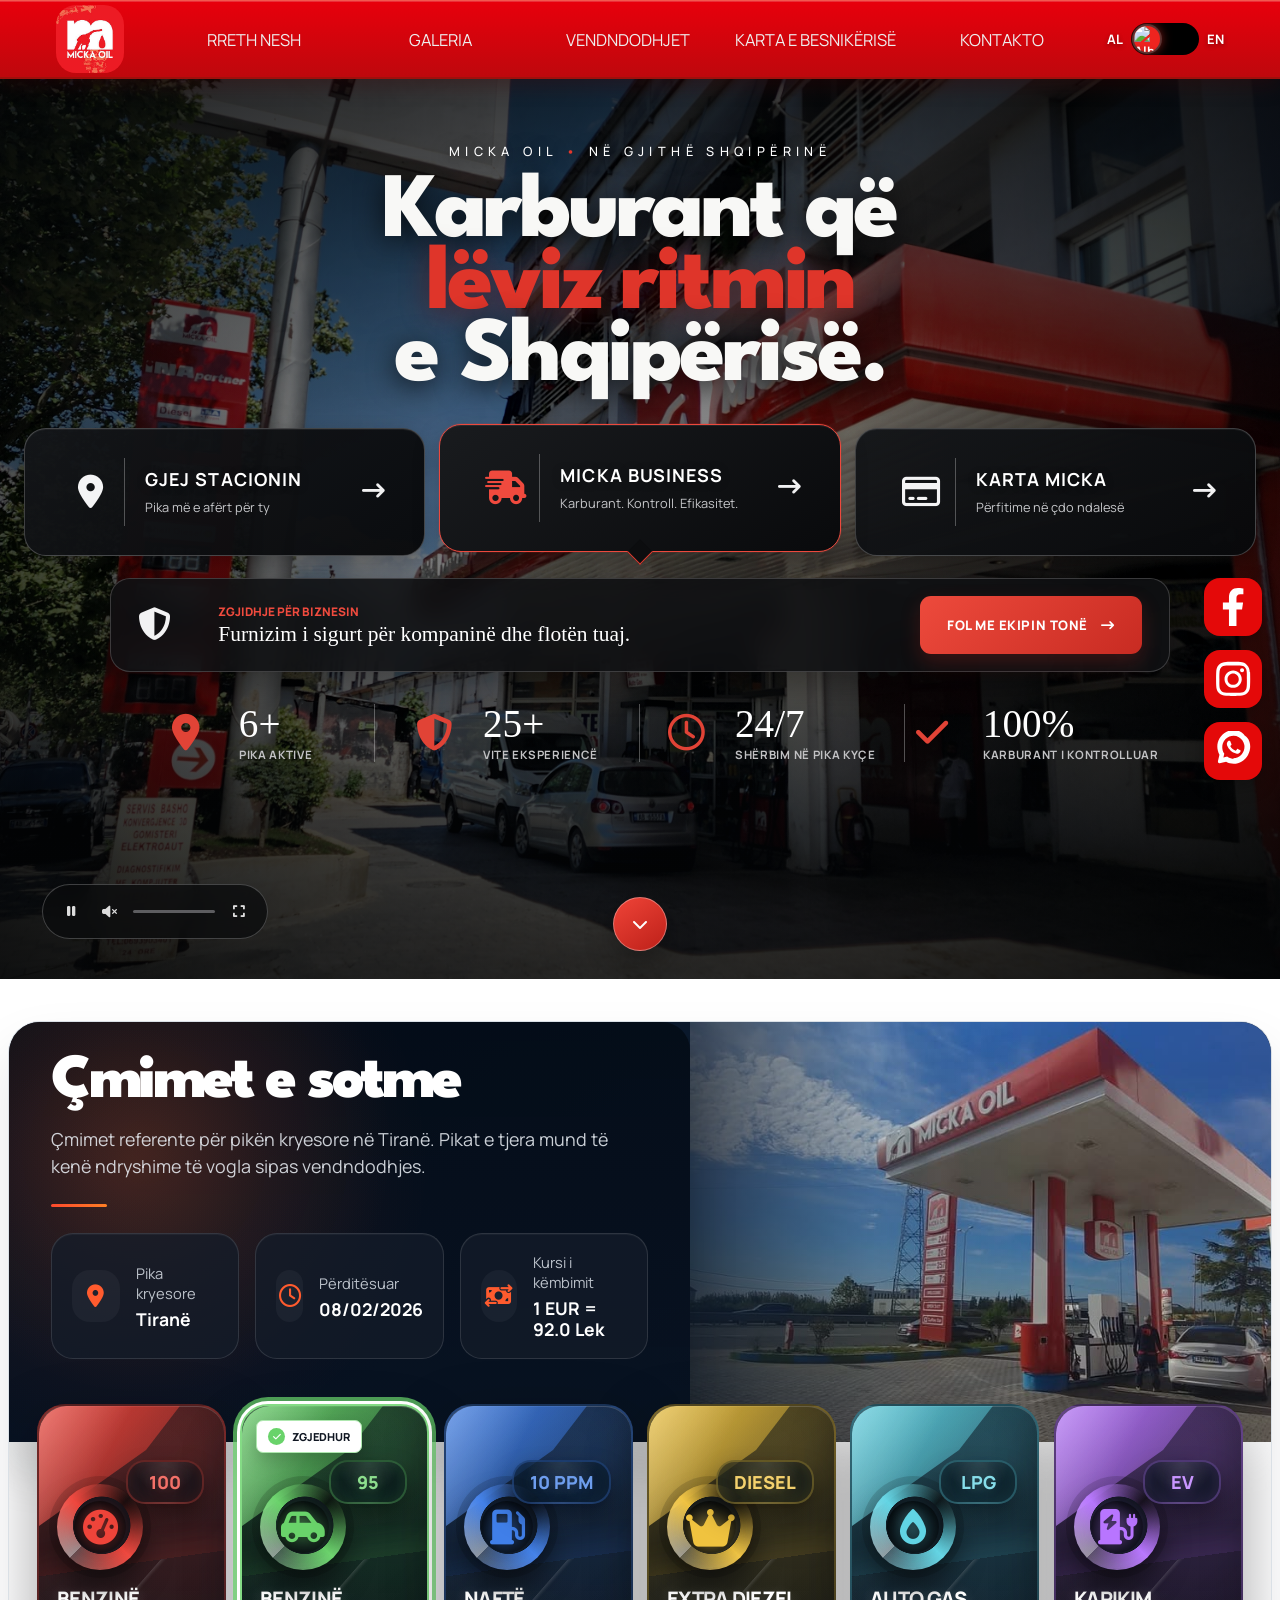
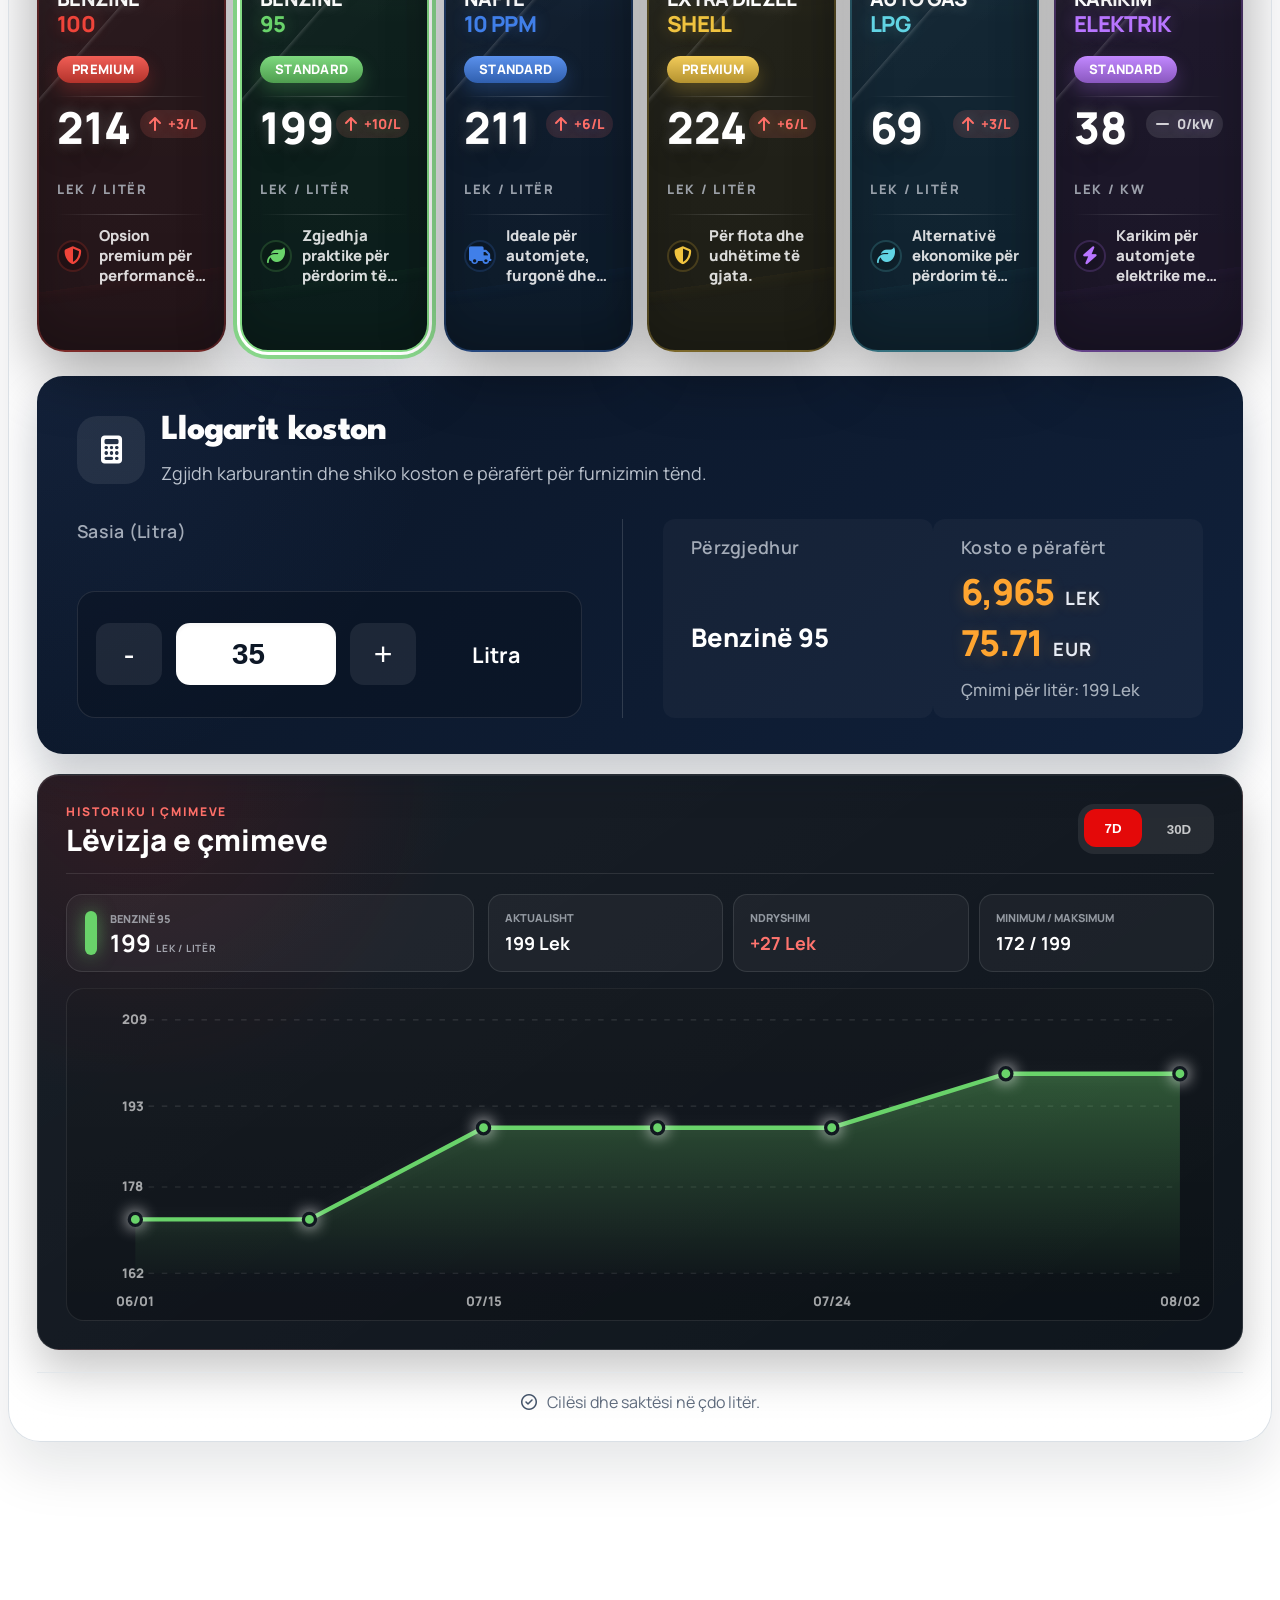
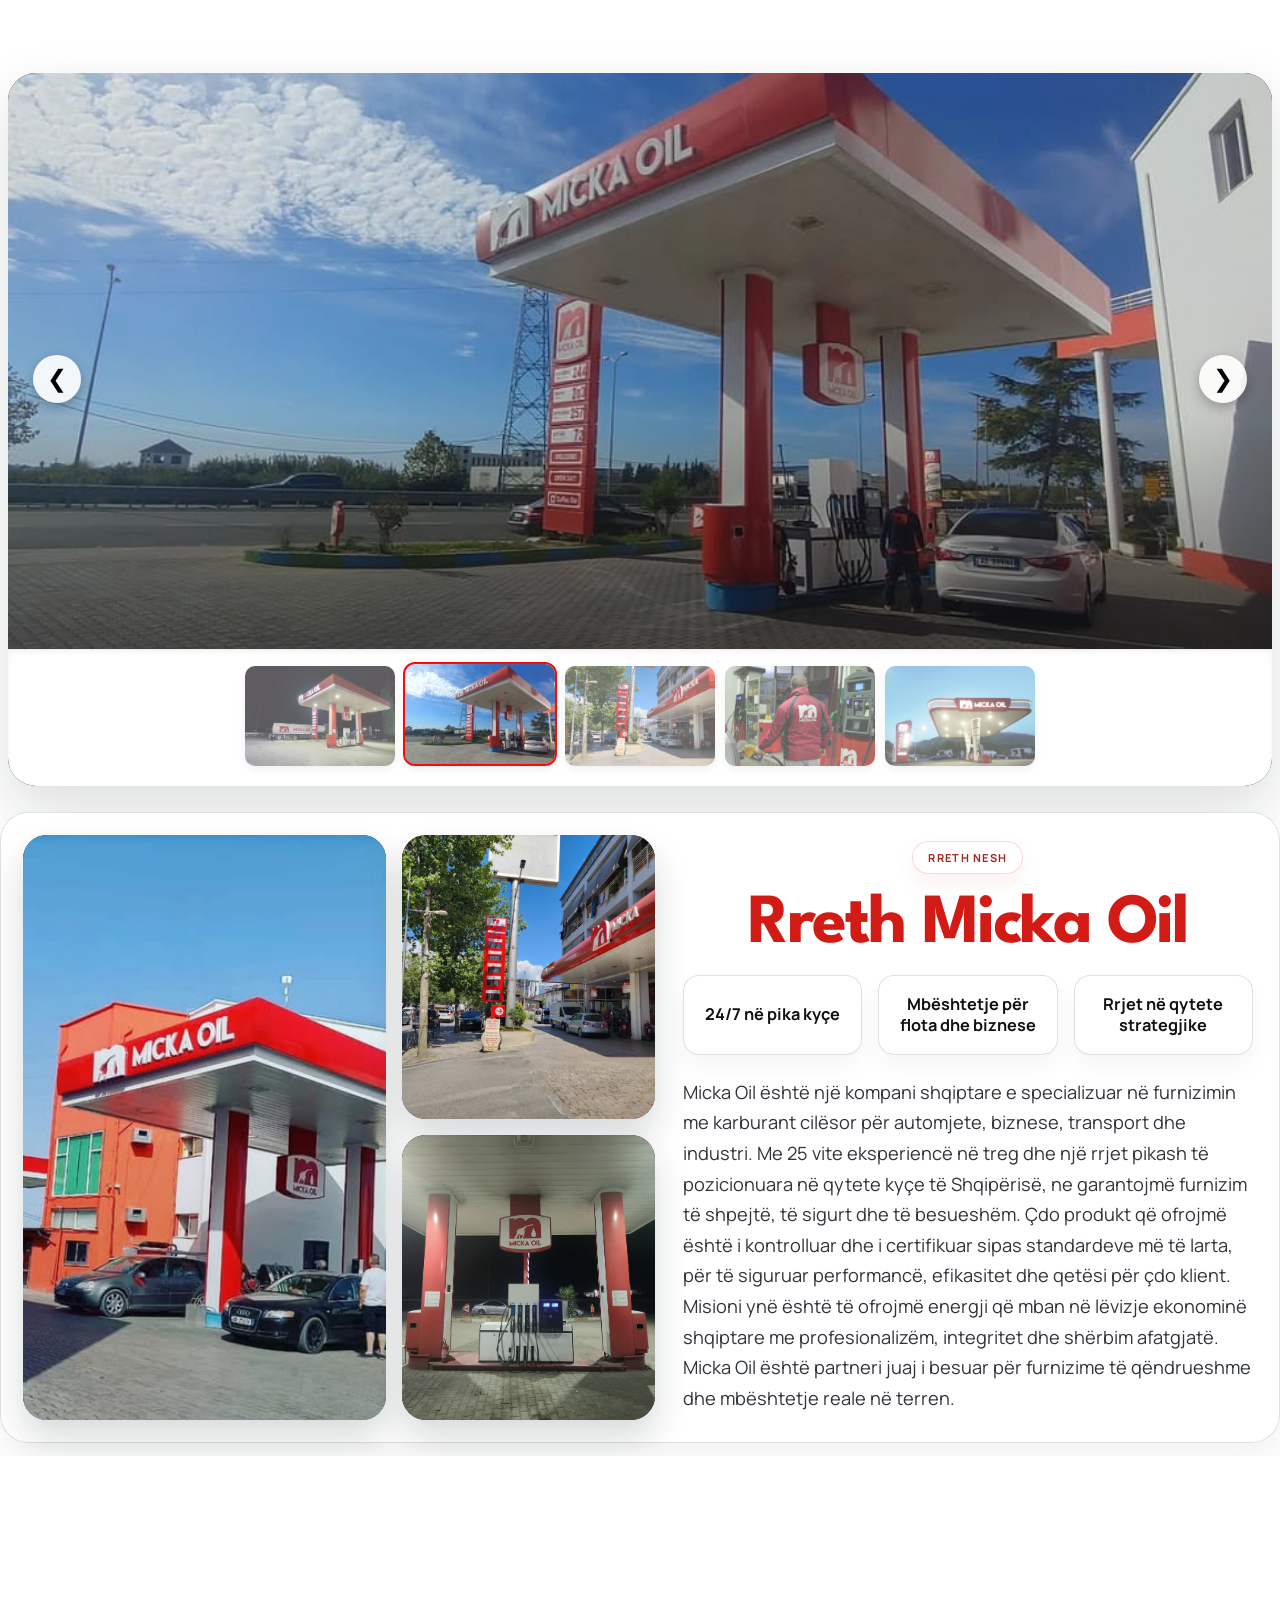
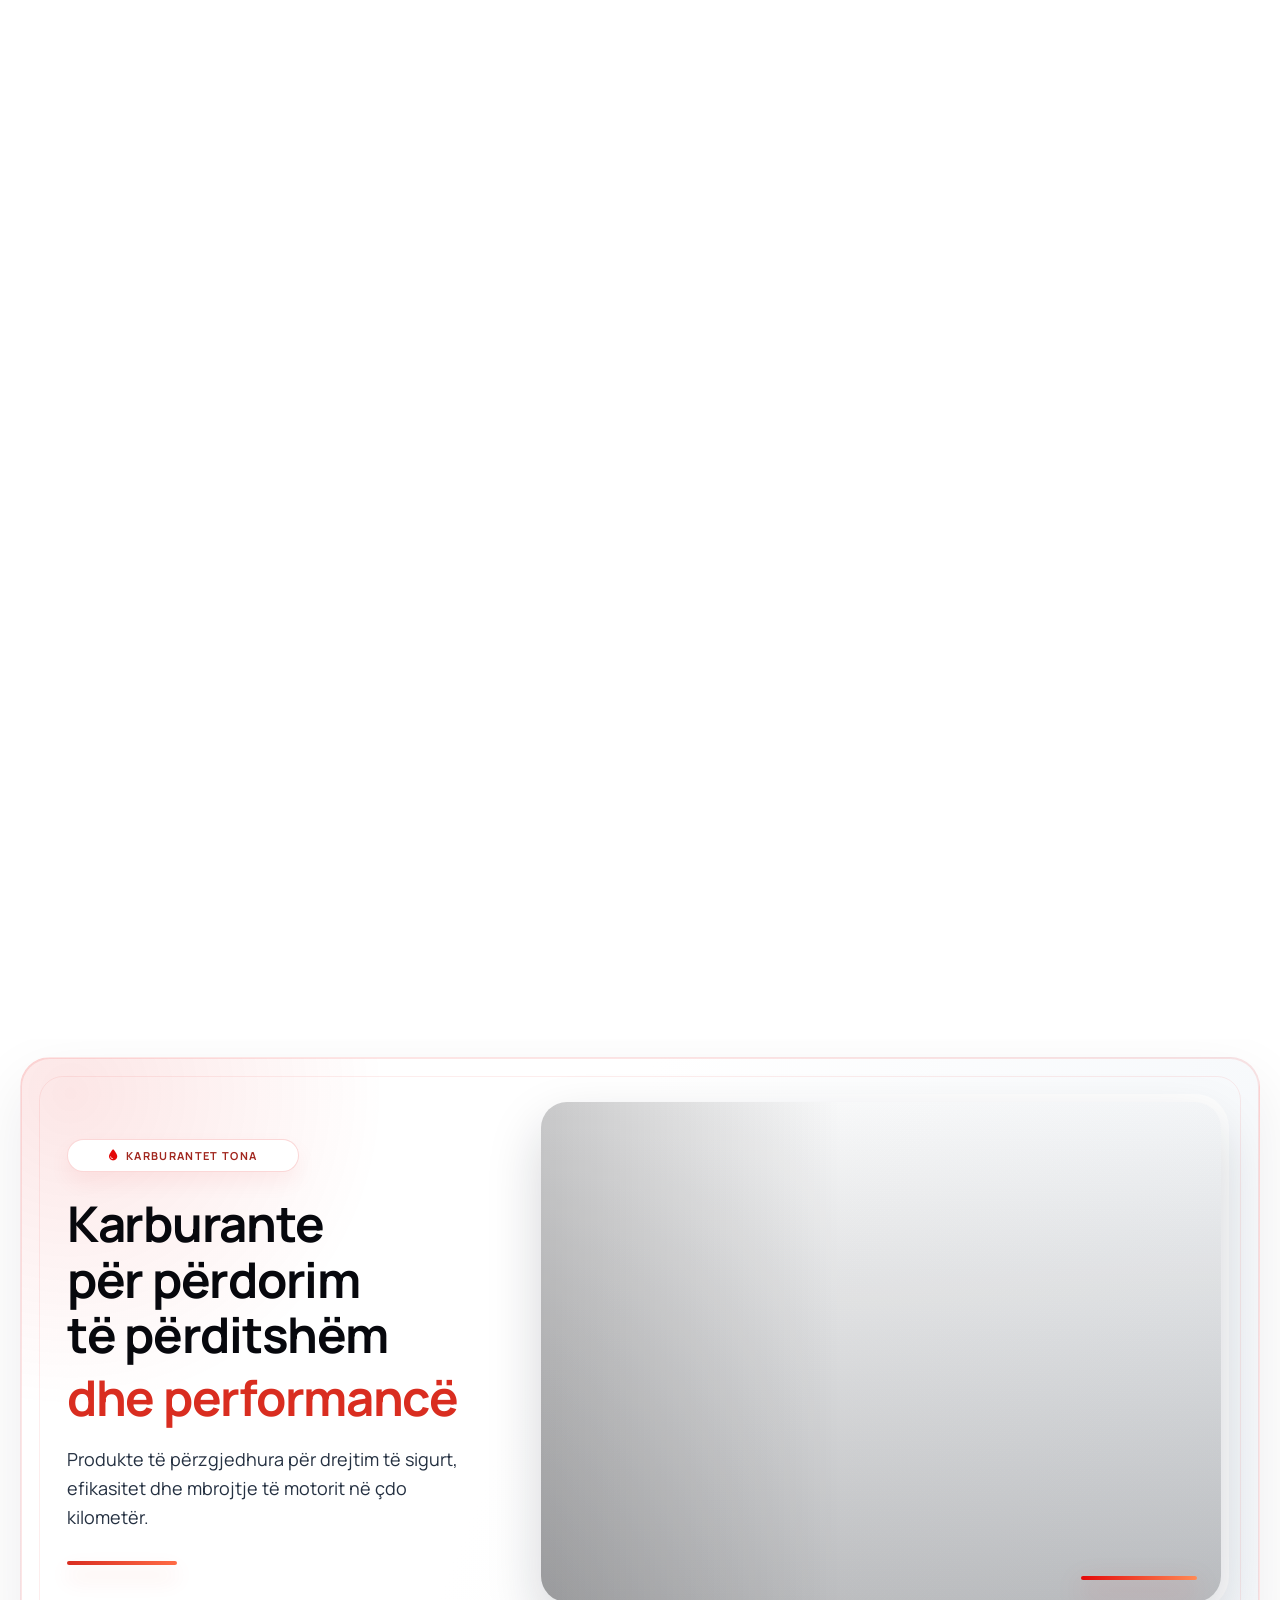
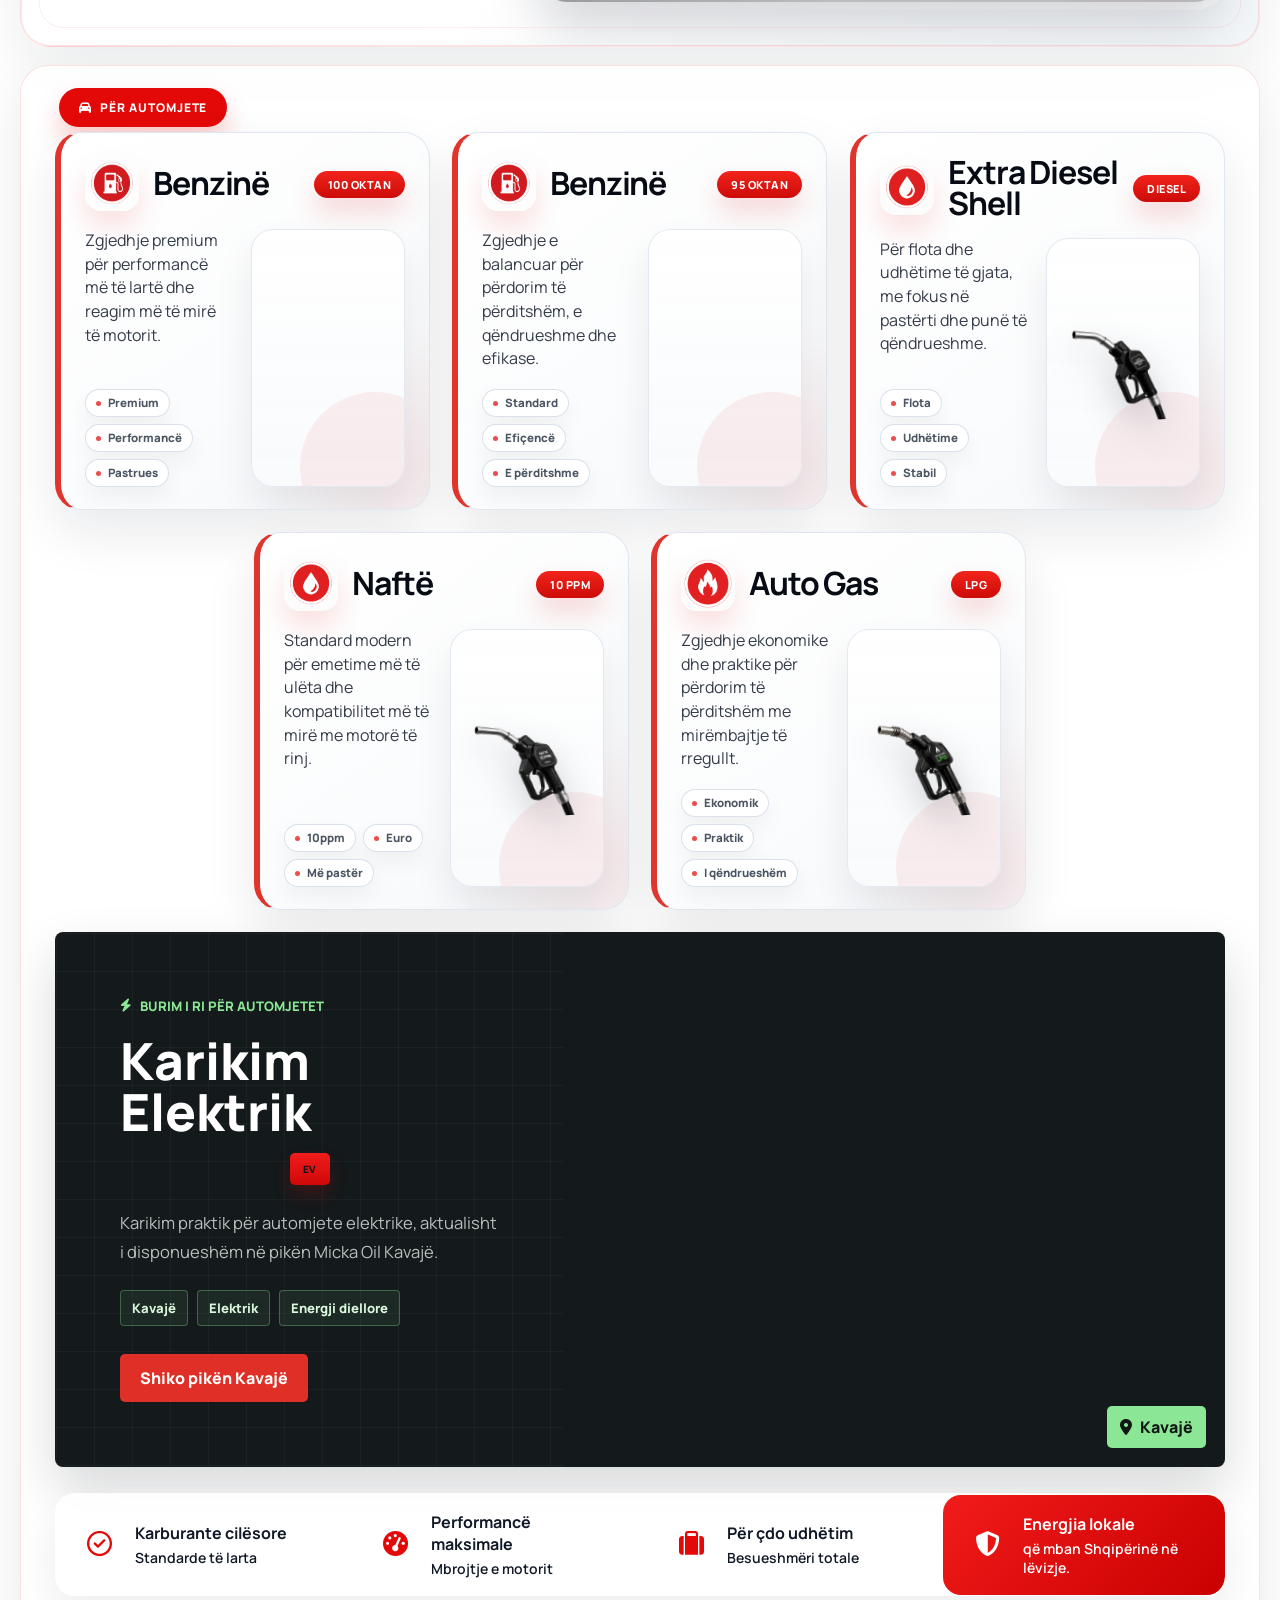
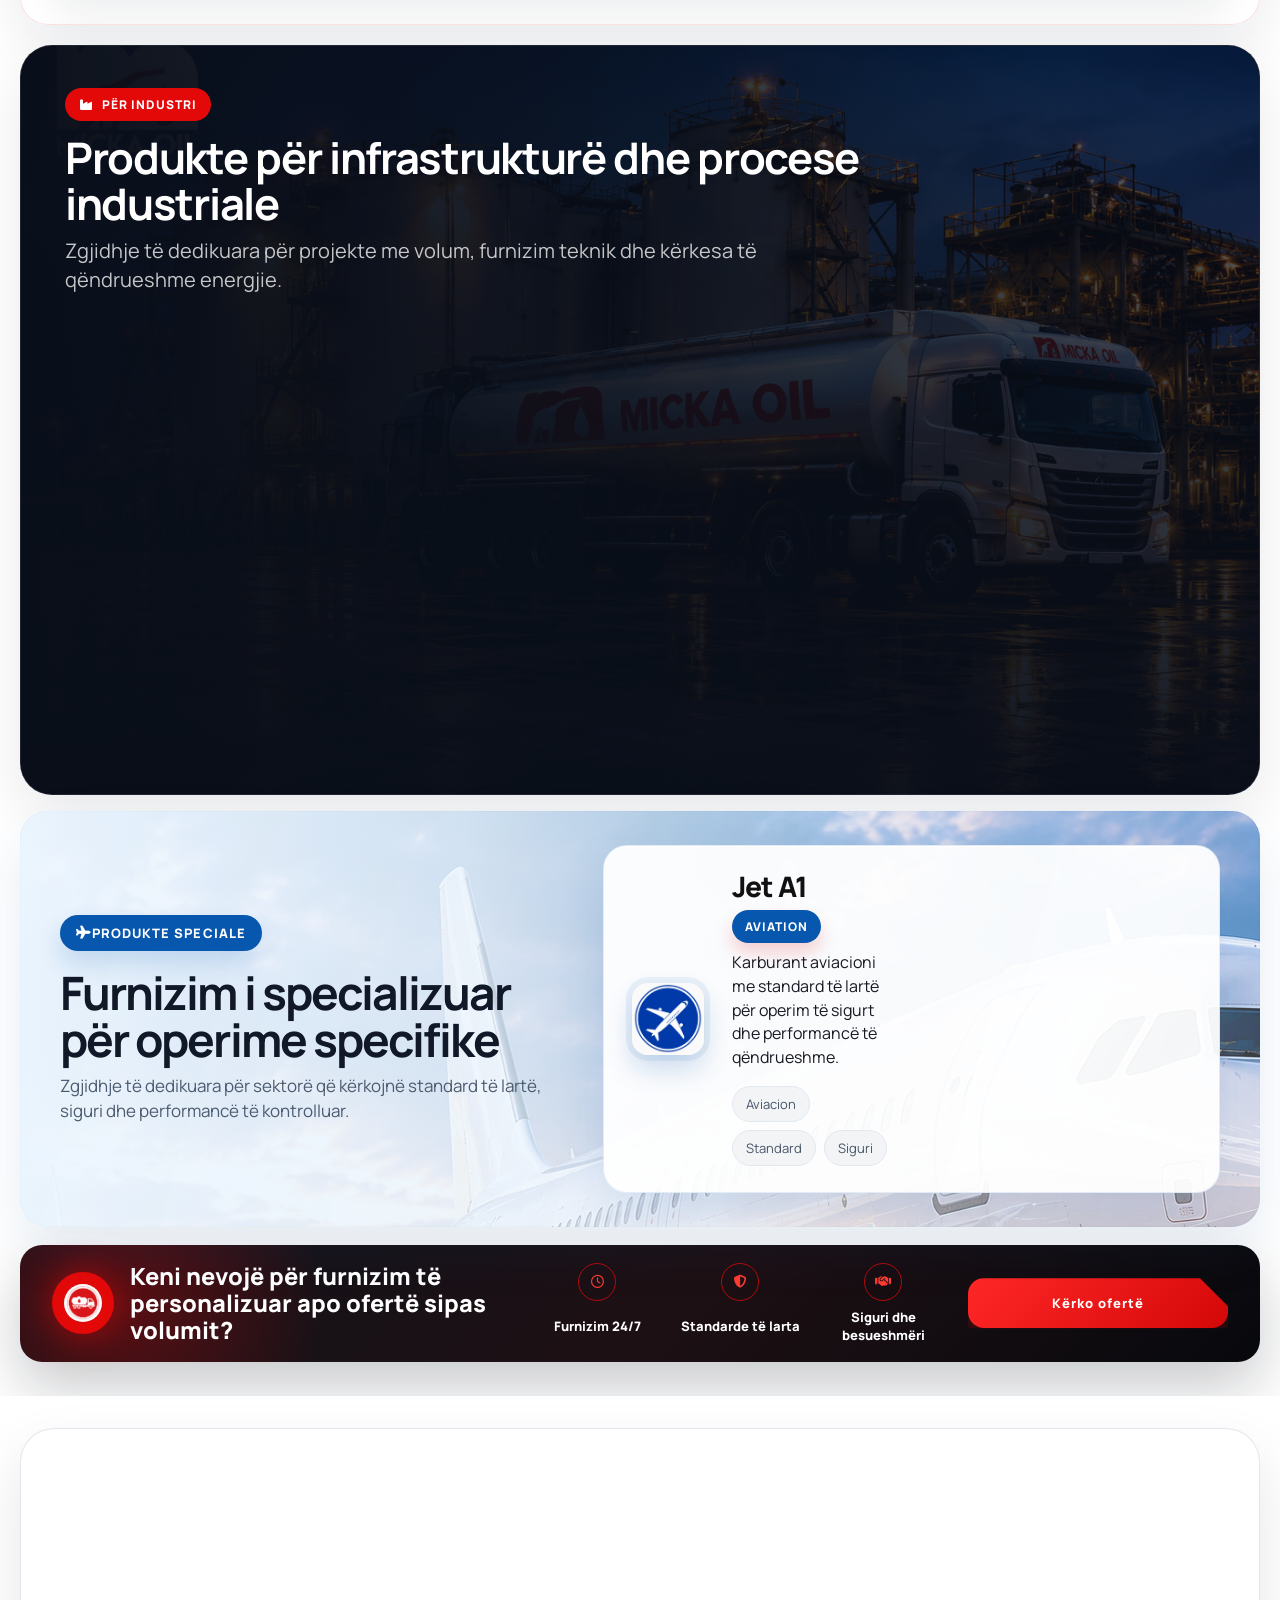
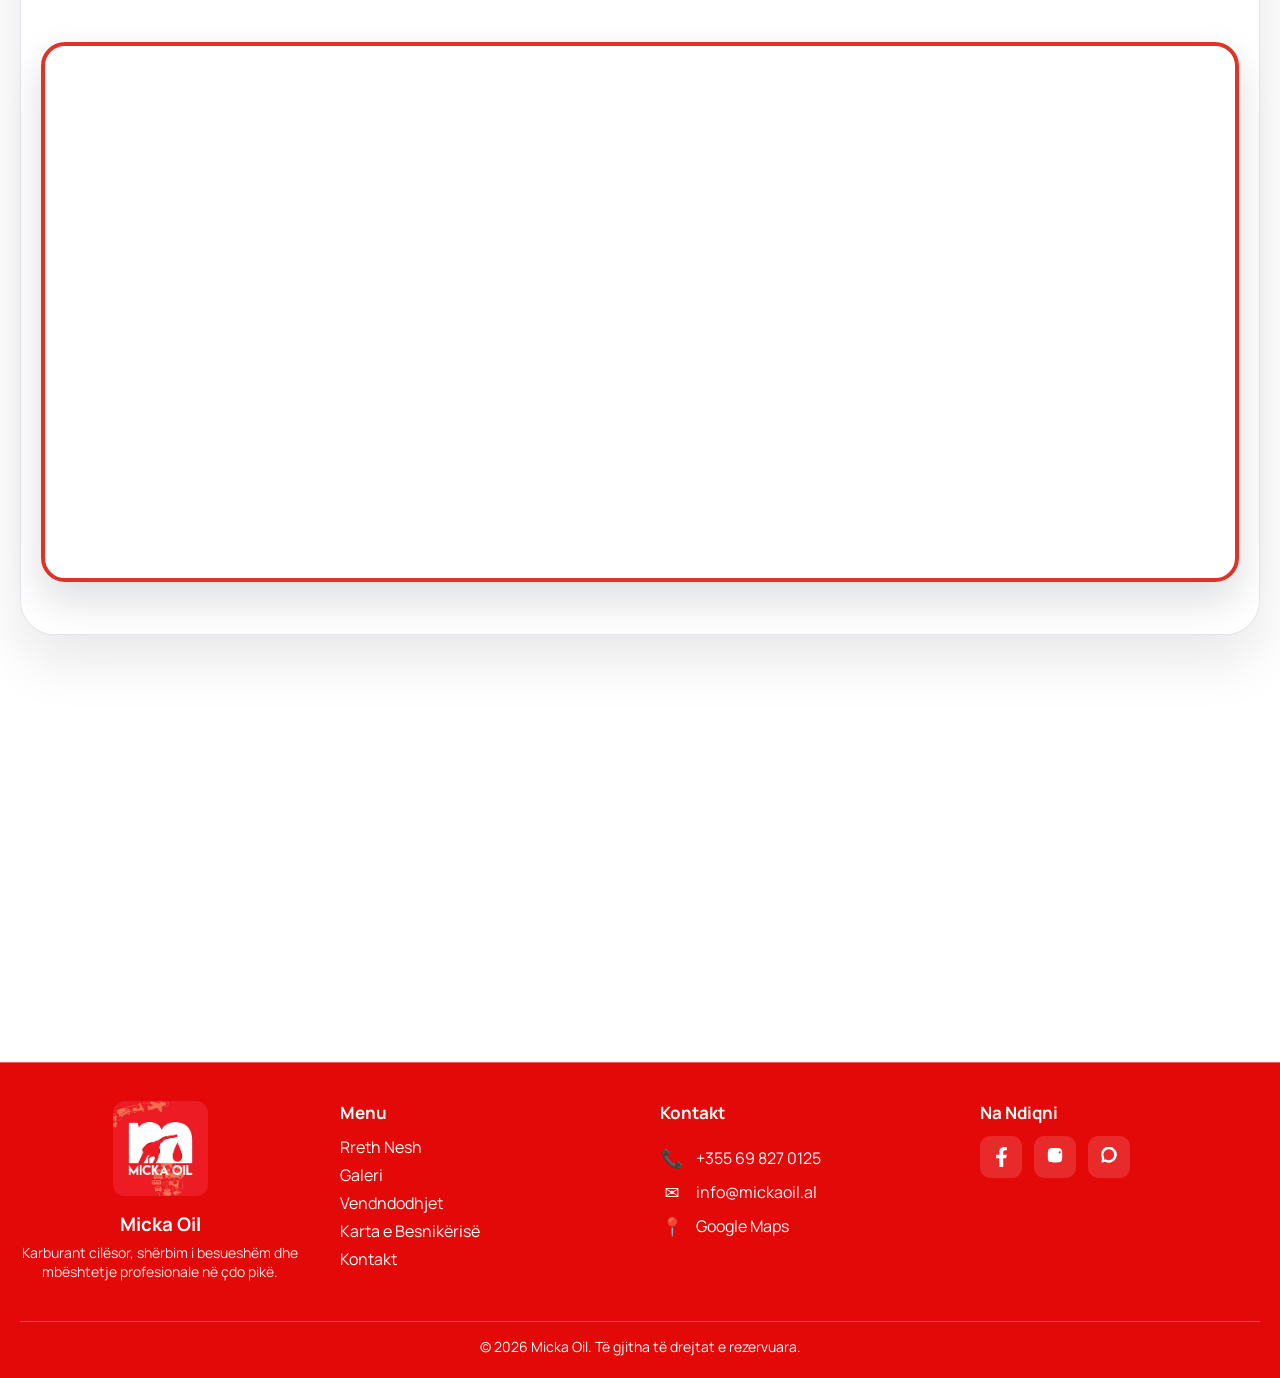
==== commit 6ba50482: "Enlarge homepage products feature frame" ====
--- a/index.html
+++ b/index.html
@@ -45,7 +45,7 @@
     rel="stylesheet"
   />
   <link rel="icon" href="images/logo.png" />
-  <link rel="stylesheet" href="style.css?v=20260804-products-image-center" />
+  <link rel="stylesheet" href="style.css?v=20260804-products-hero-large" />
   <link rel="stylesheet" href="video-hero.css?v=20260804-navbar-sticky" />
 
   <!-- Font Awesome for footer icons -->
--- a/style.css
+++ b/style.css
@@ -25,6 +25,27 @@
   box-sizing: border-box; 
   margin: 0; 
   padding: 0; 
+}
+
+/* Homepage products hero: stronger desktop scale and better column balance. */
+@media (min-width: 1181px) {
+  body.home-page .products-showcase .products-hero-panel {
+    grid-template-columns: minmax(430px, .72fr) minmax(680px, 1.28fr);
+    min-height: 590px;
+    gap: clamp(36px, 4vw, 68px);
+    padding: clamp(34px, 3vw, 48px);
+  }
+
+  body.home-page .products-showcase .products-hero-media,
+  body.home-page .products-showcase .products-hero-media img {
+    height: 500px;
+    min-height: 500px;
+  }
+
+  body.home-page .products-showcase .products-hero-media img {
+    object-position: center center;
+    transform: none;
+  }
 }
 
 /* Keep the loyalty destination visibly selected on its own page. */
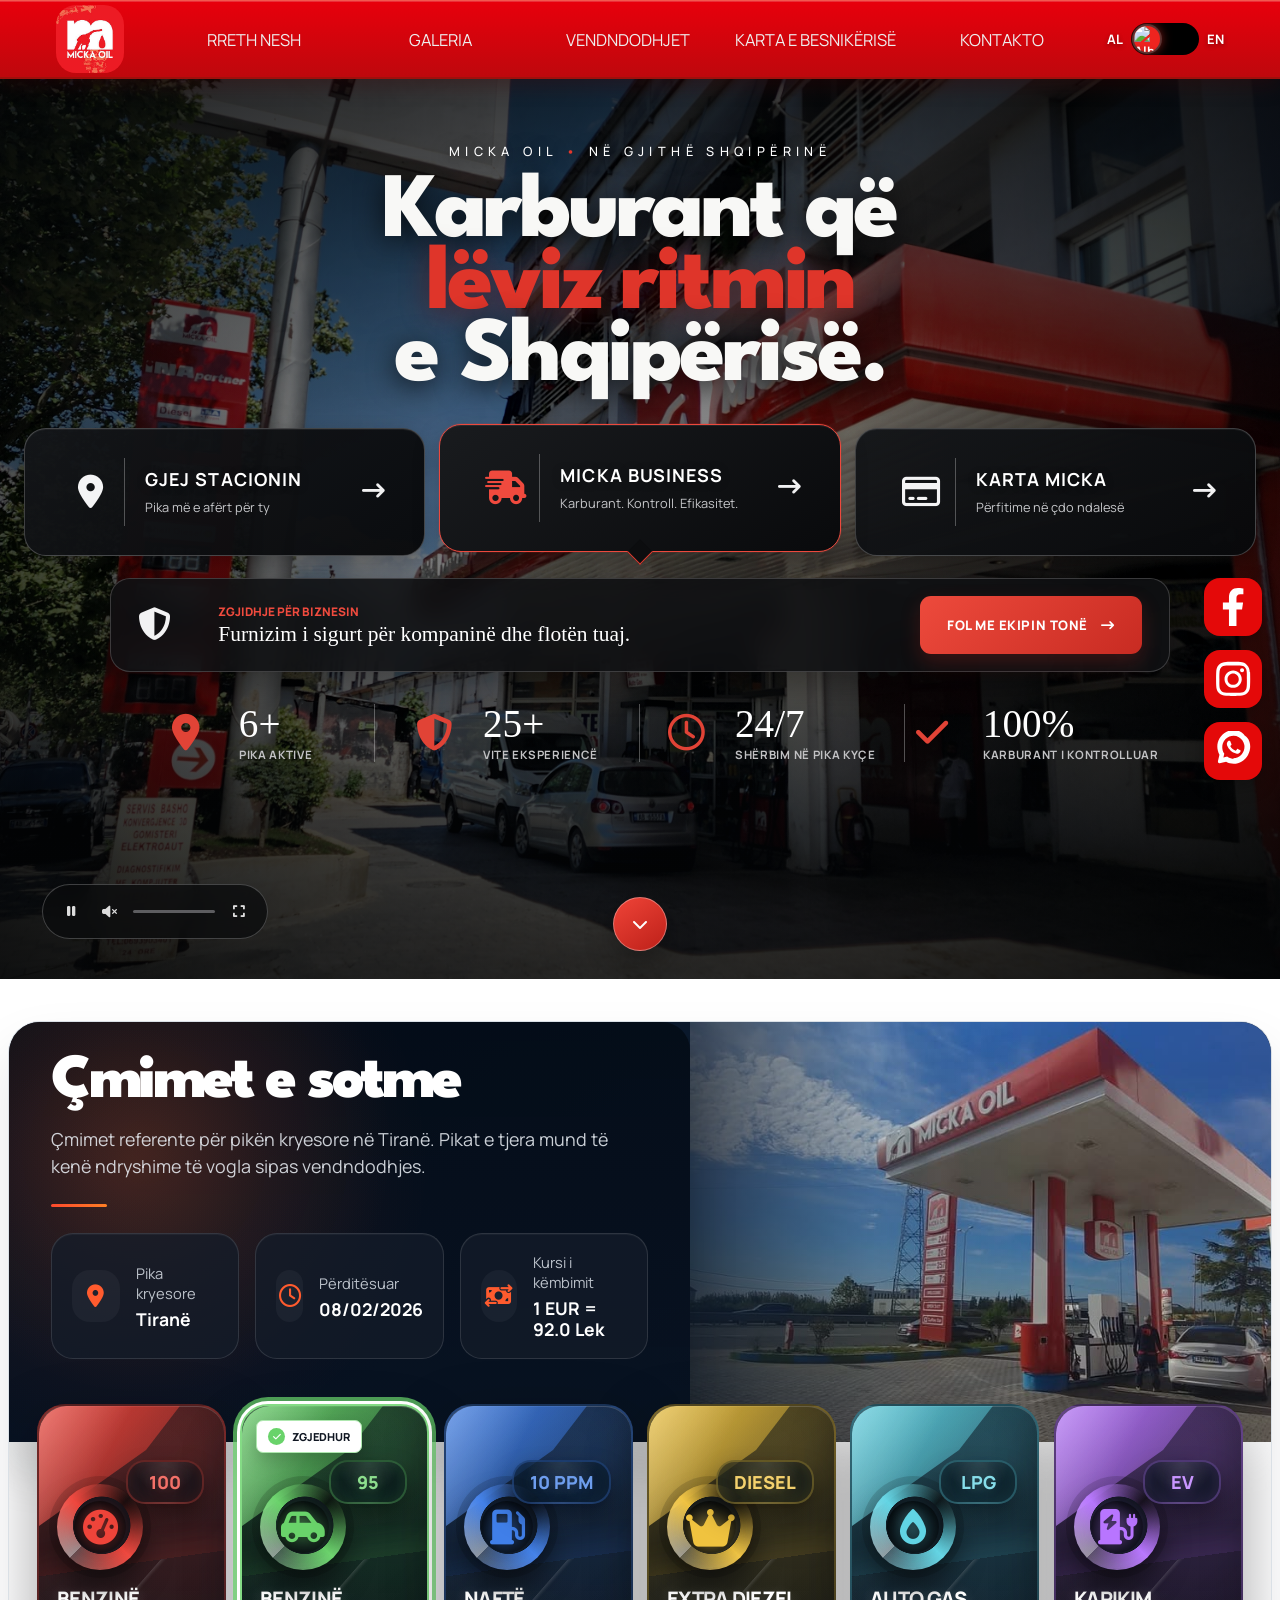
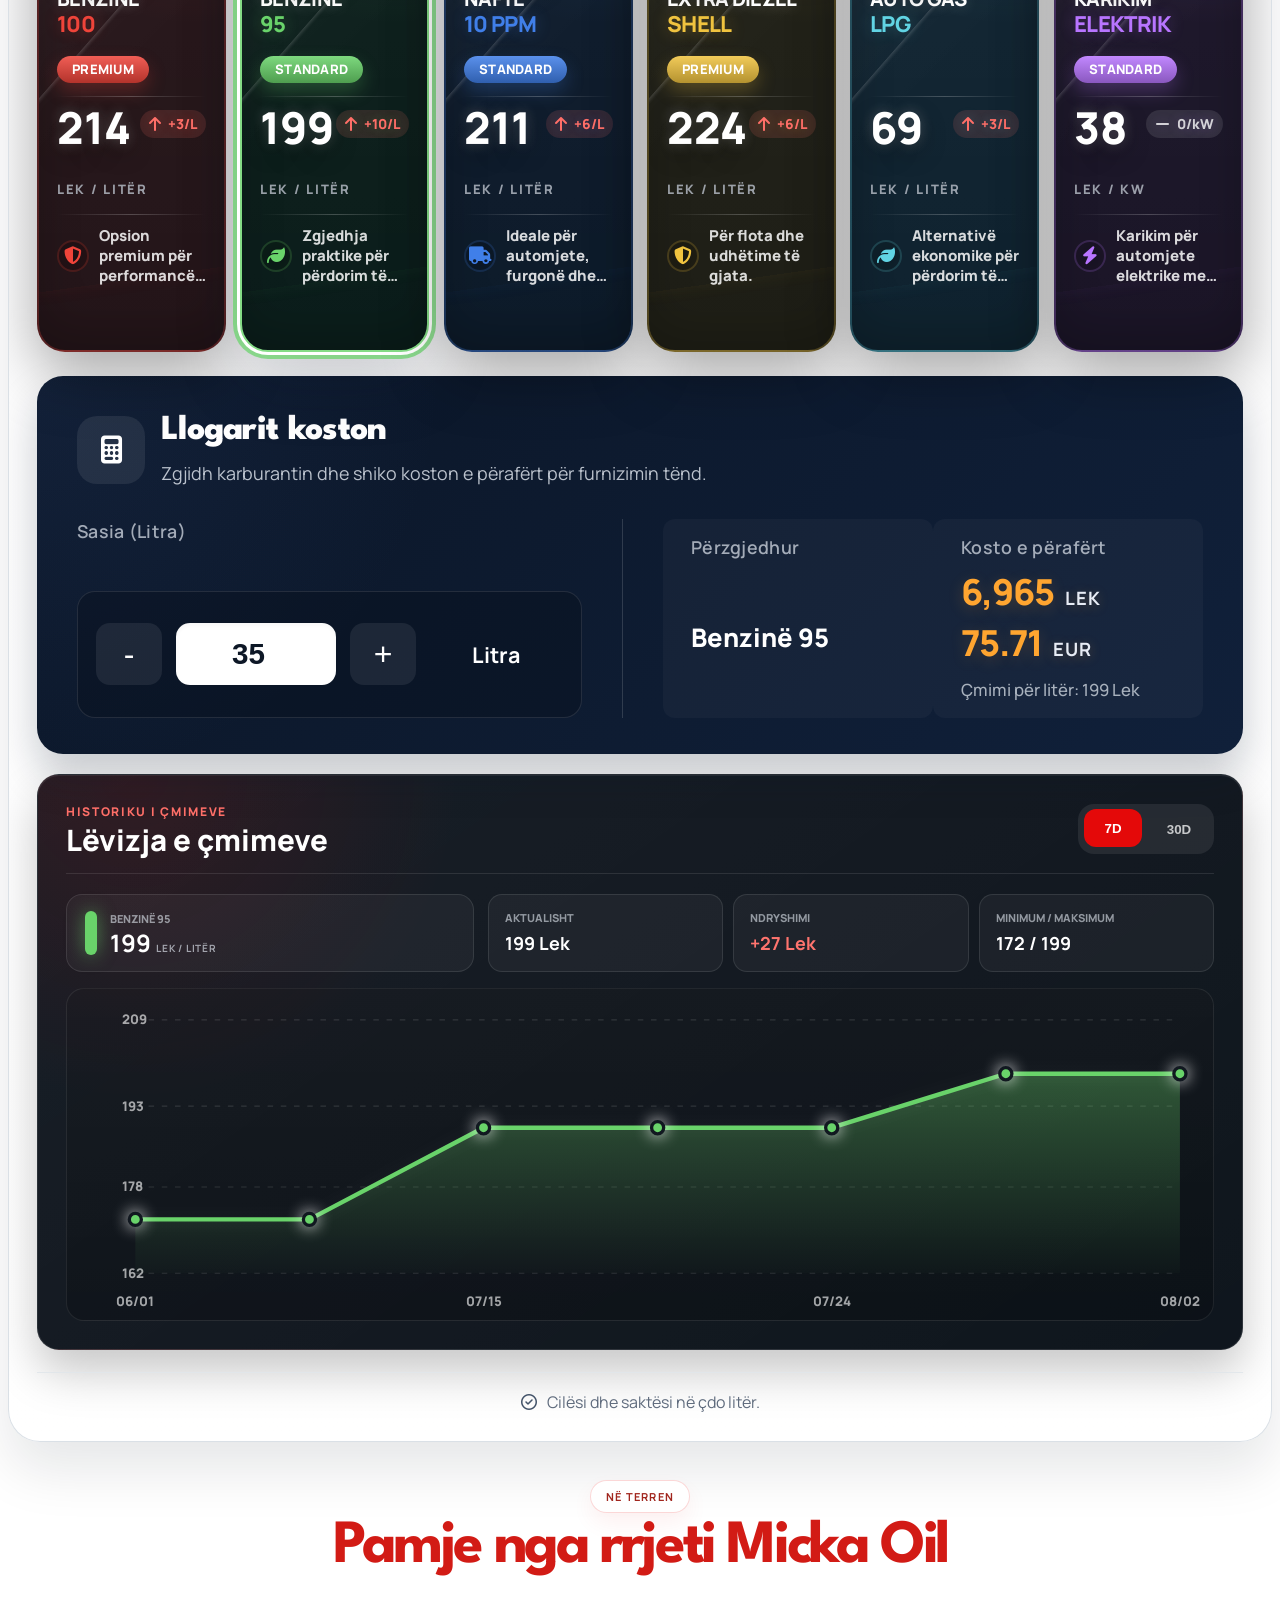
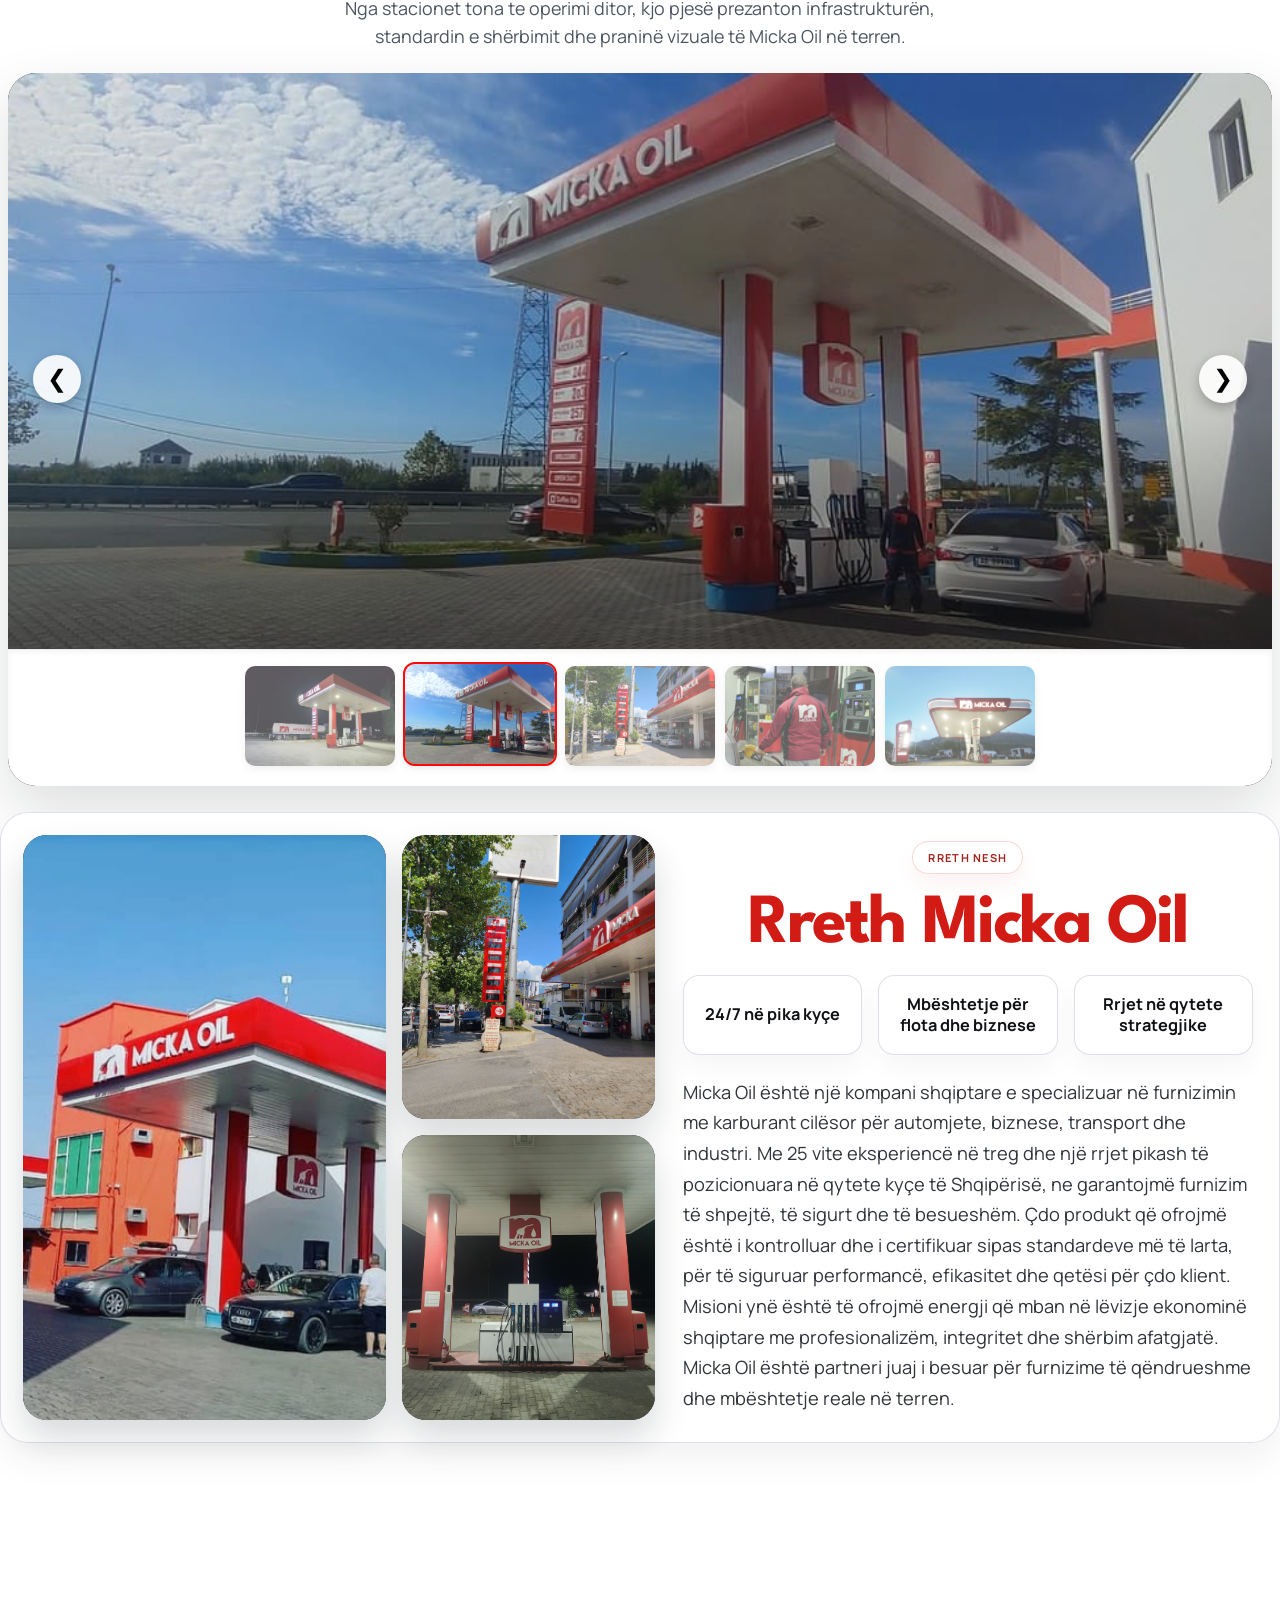
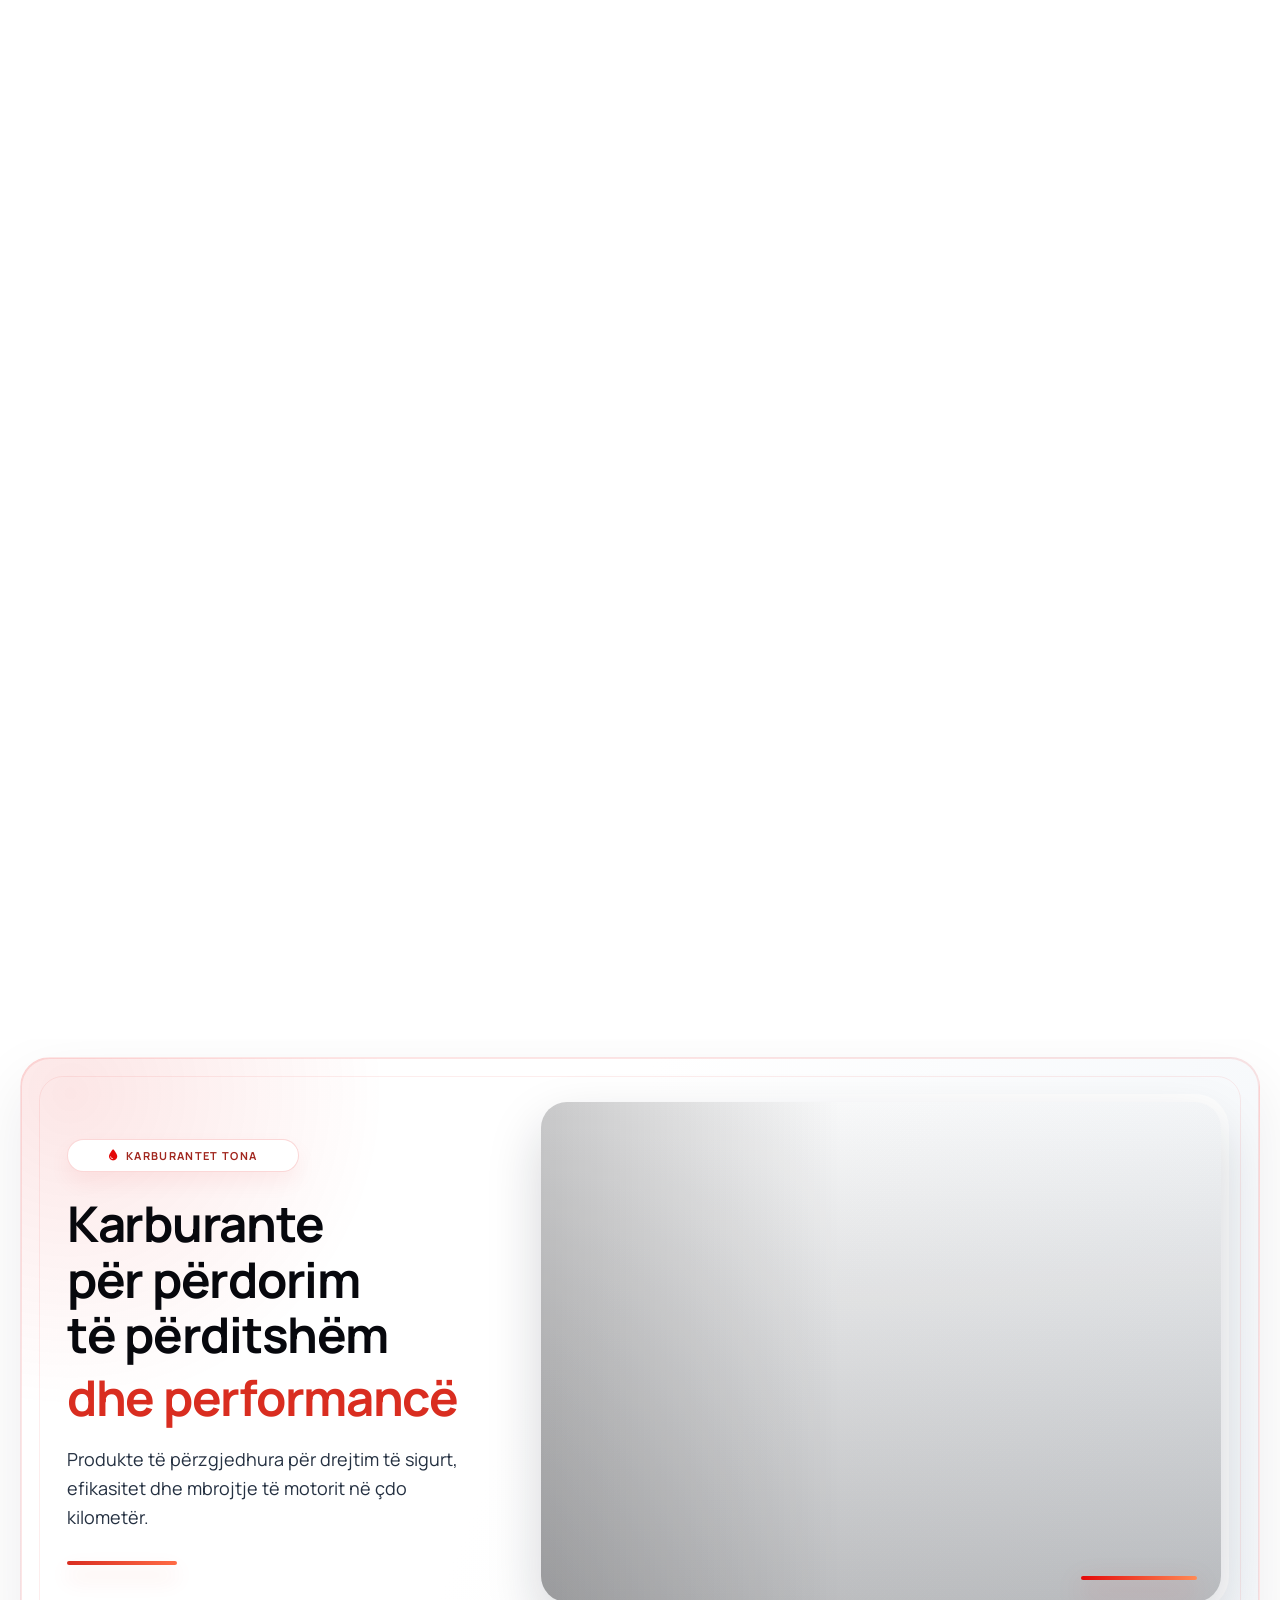
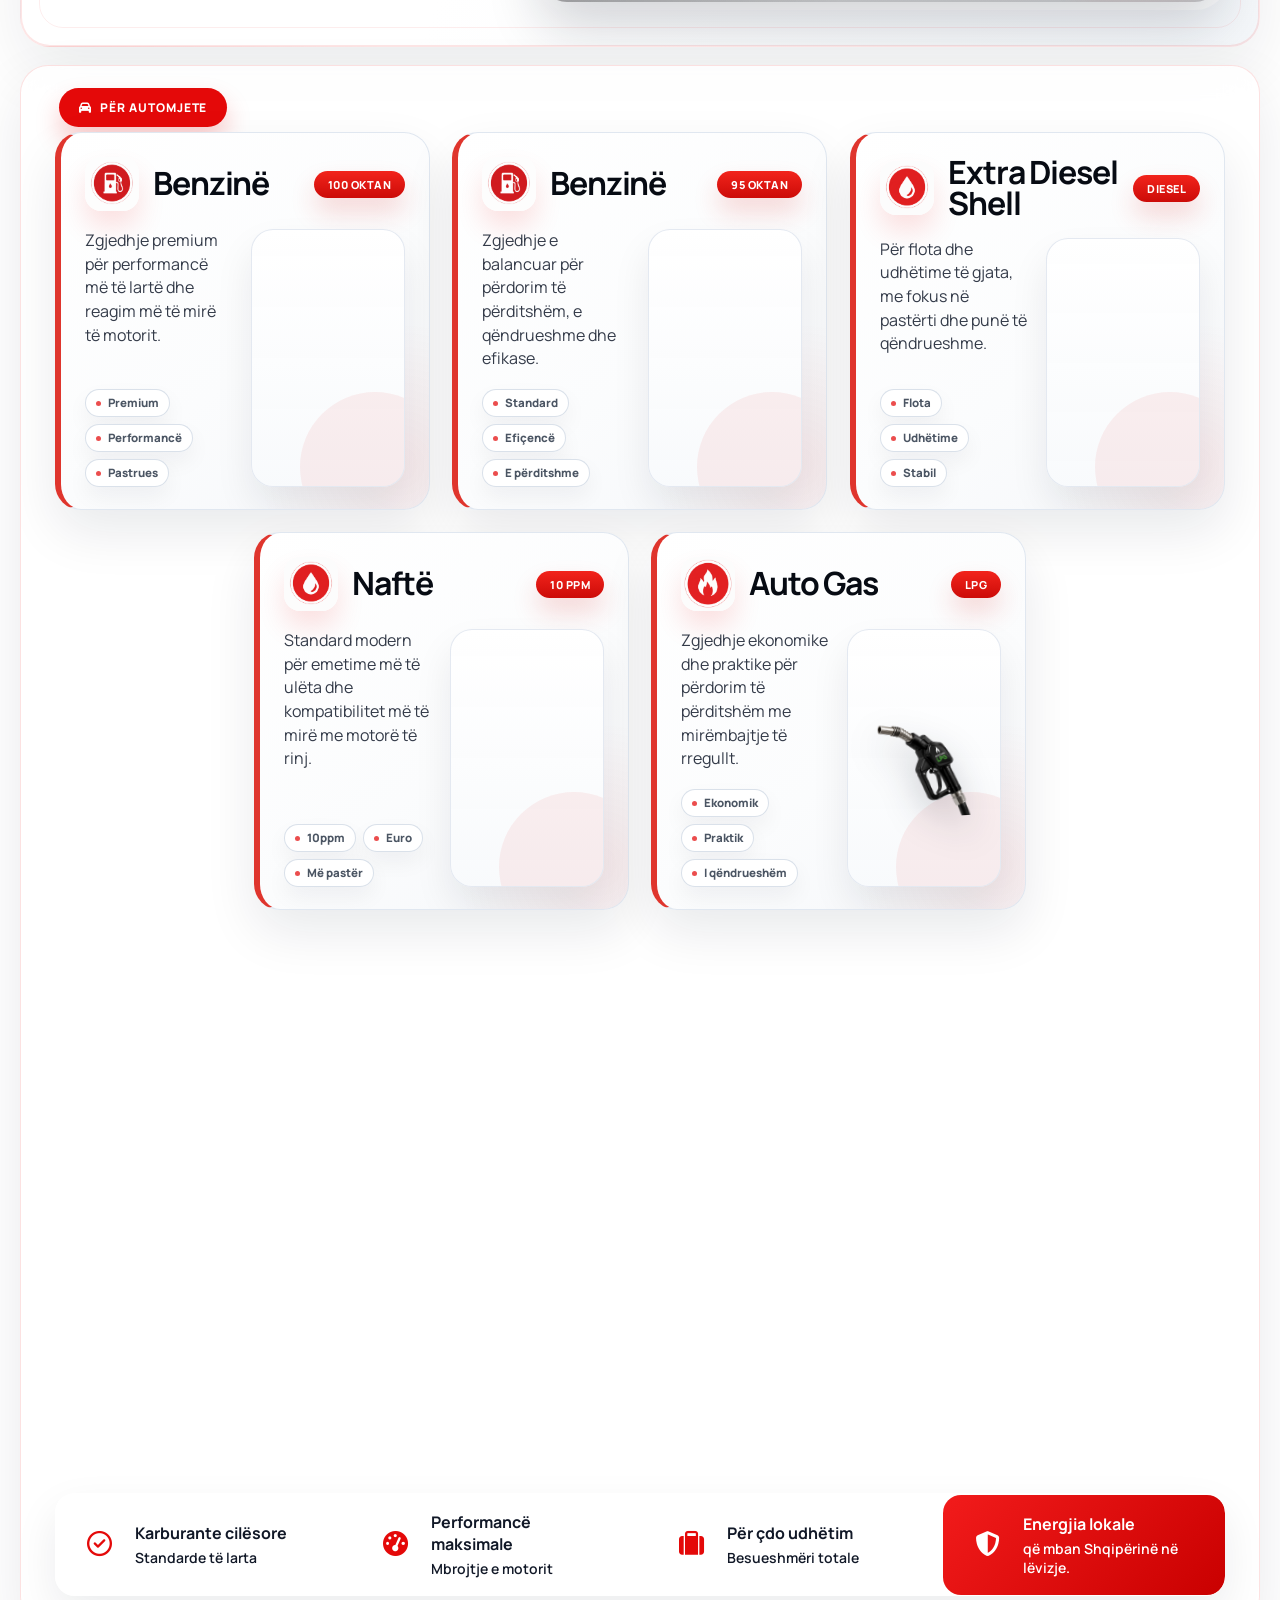
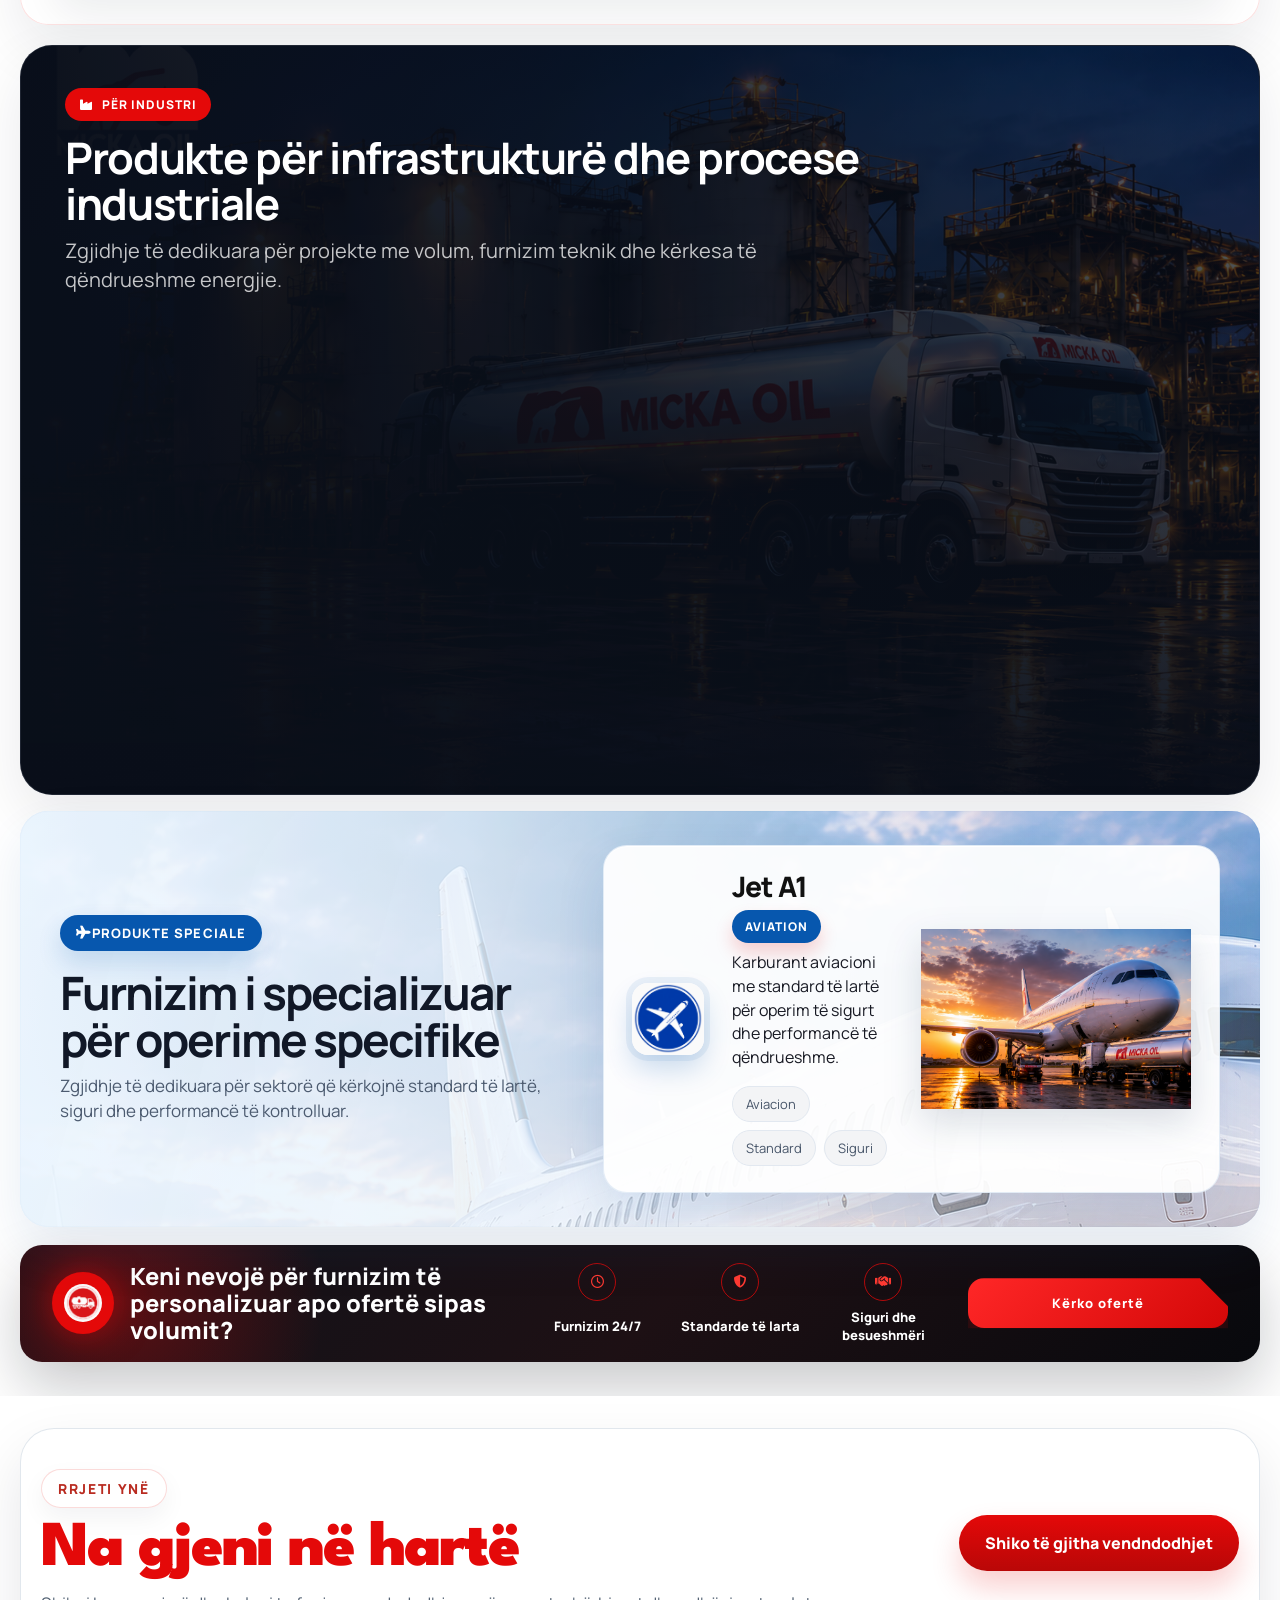
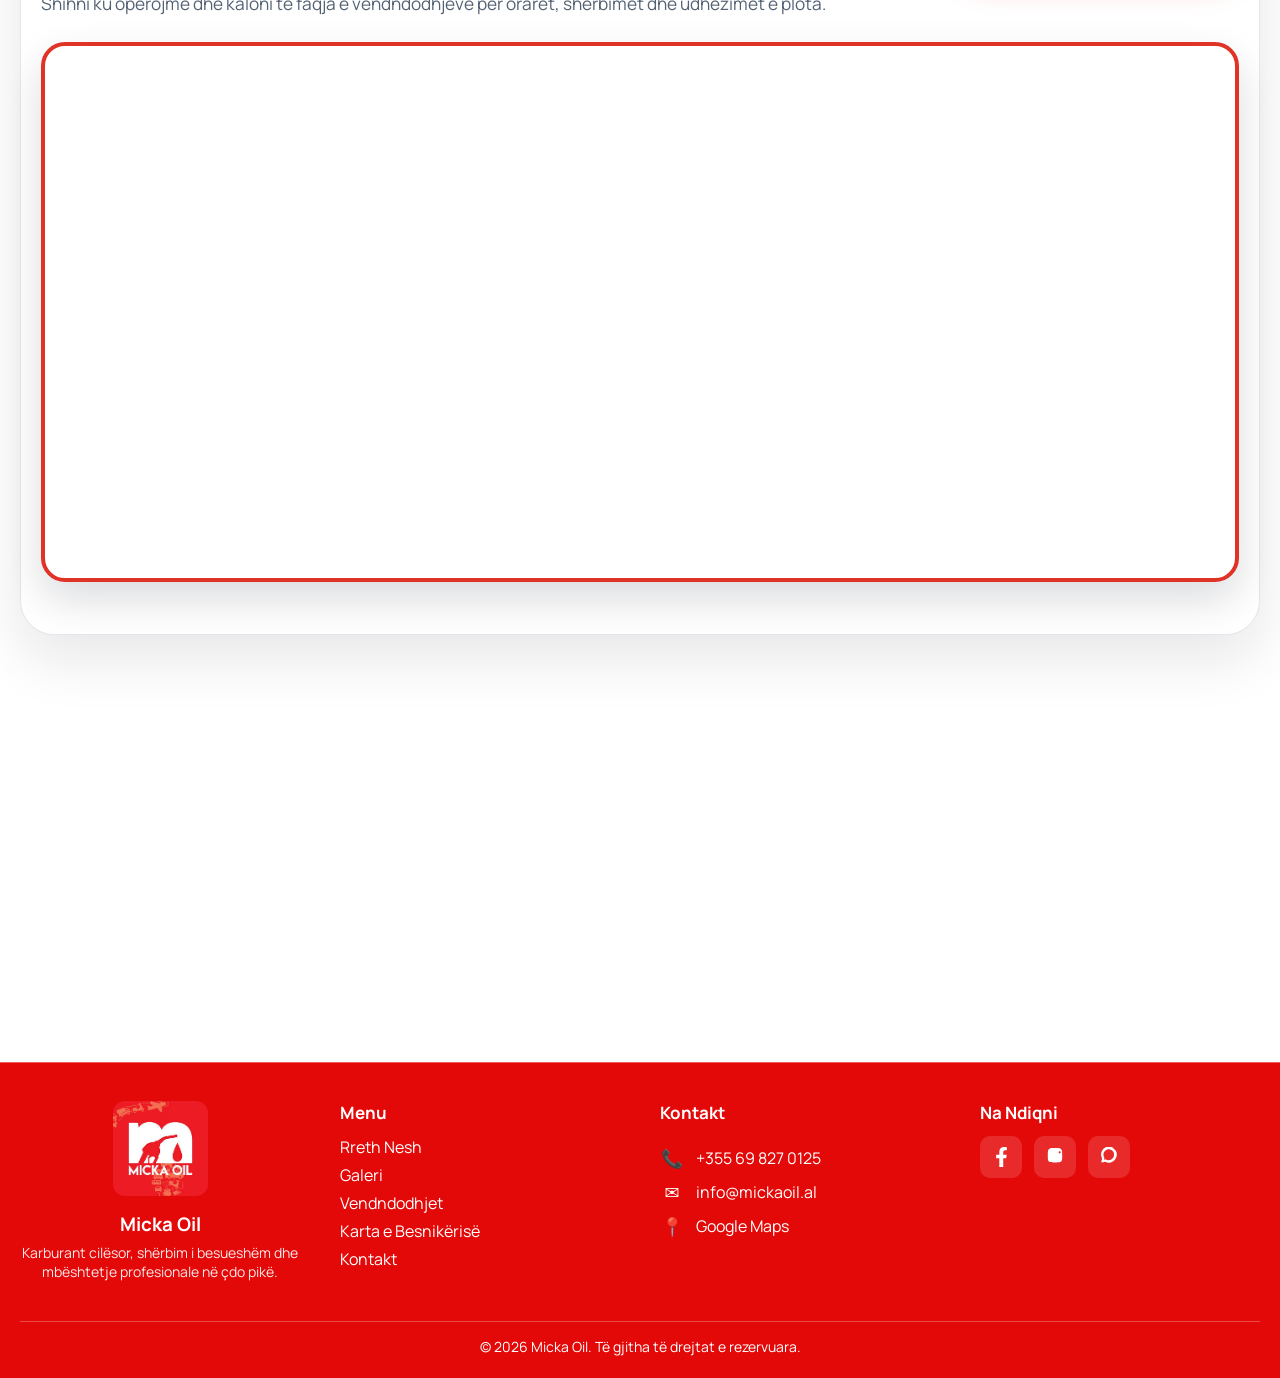
==== commit b0b17af1: "Rebalance products feature for mobile" ====
--- a/index.html
+++ b/index.html
@@ -45,7 +45,7 @@
     rel="stylesheet"
   />
   <link rel="icon" href="images/logo.png" />
-  <link rel="stylesheet" href="style.css?v=20260804-products-hero-large" />
+  <link rel="stylesheet" href="style.css?v=20260804-products-responsive" />
   <link rel="stylesheet" href="video-hero.css?v=20260804-navbar-sticky" />
 
   <!-- Font Awesome for footer icons -->
--- a/style.css
+++ b/style.css
@@ -45,6 +45,52 @@
   body.home-page .products-showcase .products-hero-media img {
     object-position: center center;
     transform: none;
+  }
+}
+
+/* Homepage products hero: compact, readable phone composition. */
+@media (max-width: 820px) {
+  body.home-page .products-showcase .products-hero-panel {
+    gap: 24px;
+    min-height: 0;
+    padding: 22px 18px 20px;
+  }
+
+  body.home-page .products-showcase .products-kicker {
+    width: max-content;
+    max-width: 100%;
+    min-width: 0;
+    margin: 0 0 22px;
+    padding: 10px 18px;
+    font-size: .72rem;
+  }
+
+  body.home-page .products-showcase .products-hero-copy h2 {
+    max-width: 100%;
+    margin-bottom: 18px;
+    font-size: clamp(2.25rem, 10.4vw, 2.8rem);
+    line-height: 1.02;
+    letter-spacing: -.035em;
+  }
+
+  body.home-page .products-showcase .products-hero-copy h2 span {
+    margin-top: 8px;
+  }
+
+  body.home-page .products-showcase .products-hero-copy p {
+    font-size: 1rem;
+    line-height: 1.55;
+  }
+
+  body.home-page .products-showcase .products-hero-mark {
+    width: 78px;
+    margin-top: 20px;
+  }
+
+  body.home-page .products-showcase .products-hero-media,
+  body.home-page .products-showcase .products-hero-media img {
+    height: 230px;
+    min-height: 230px;
   }
 }
 
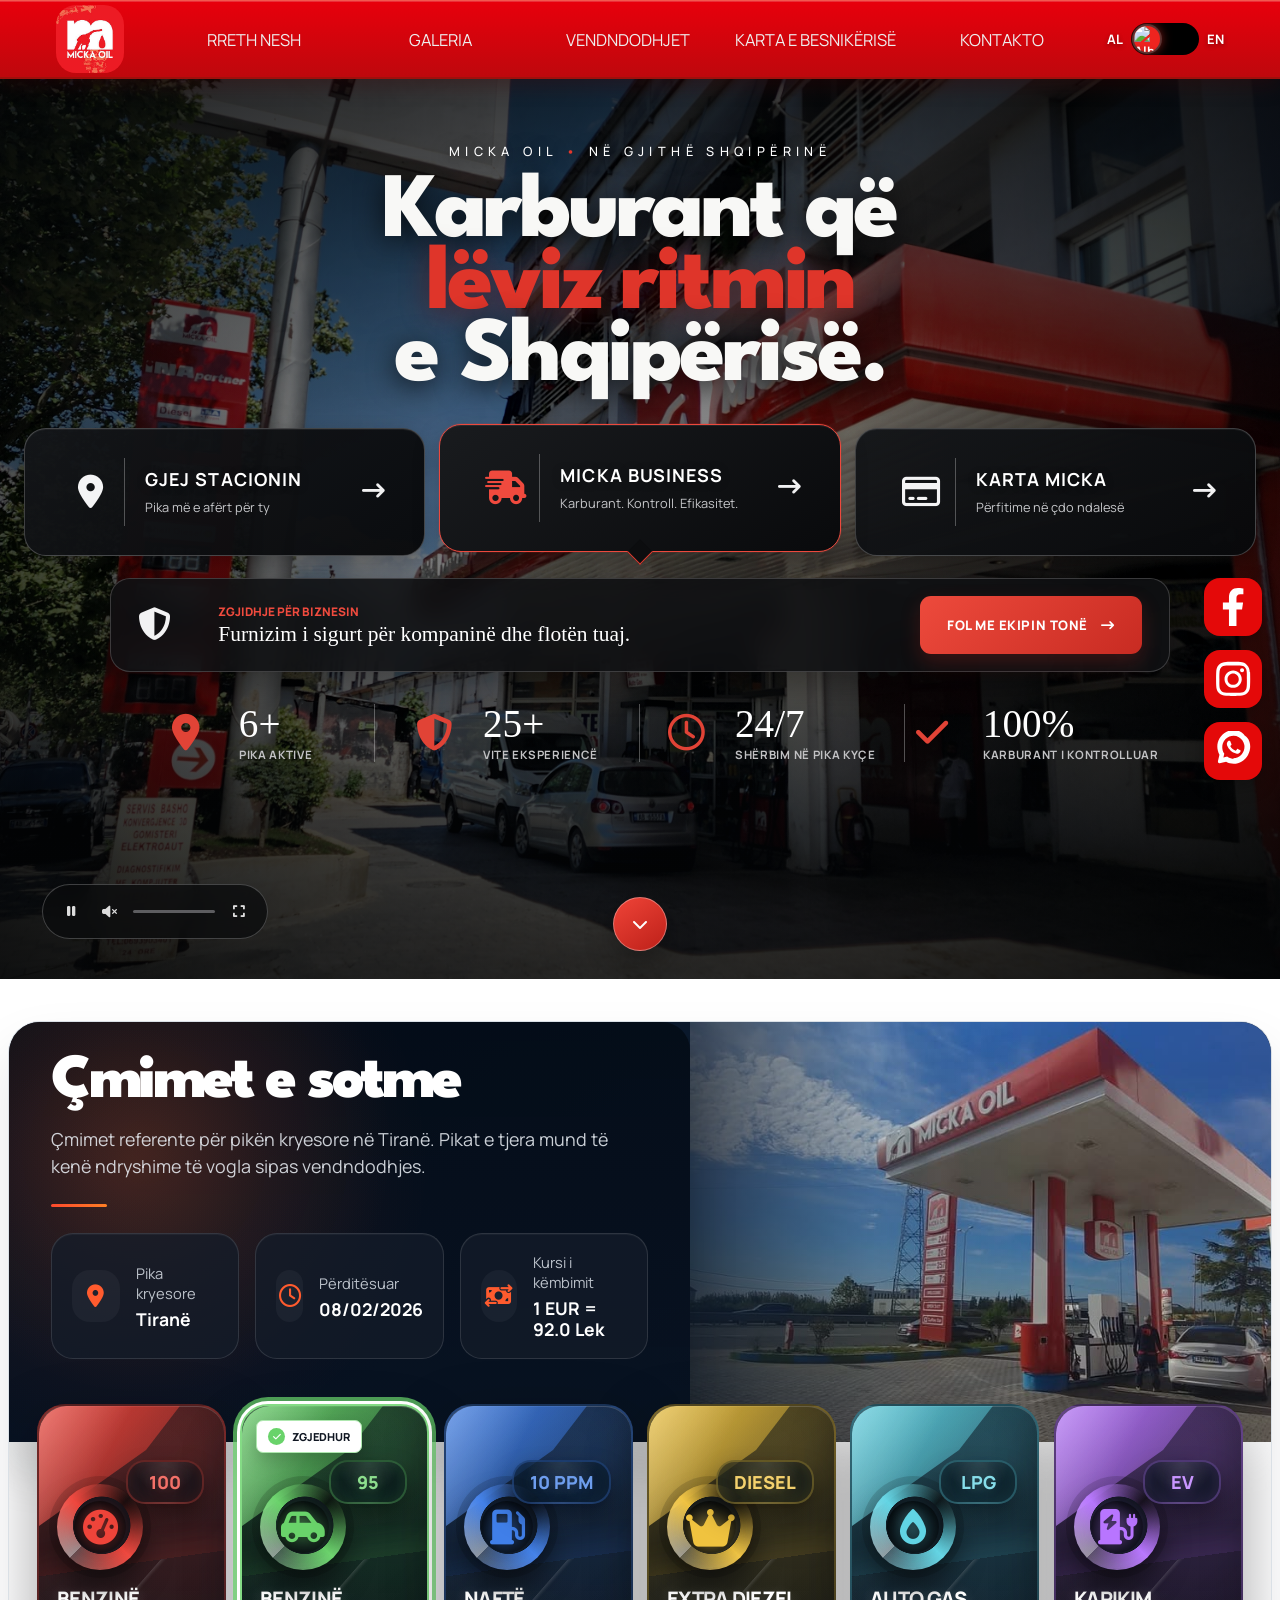
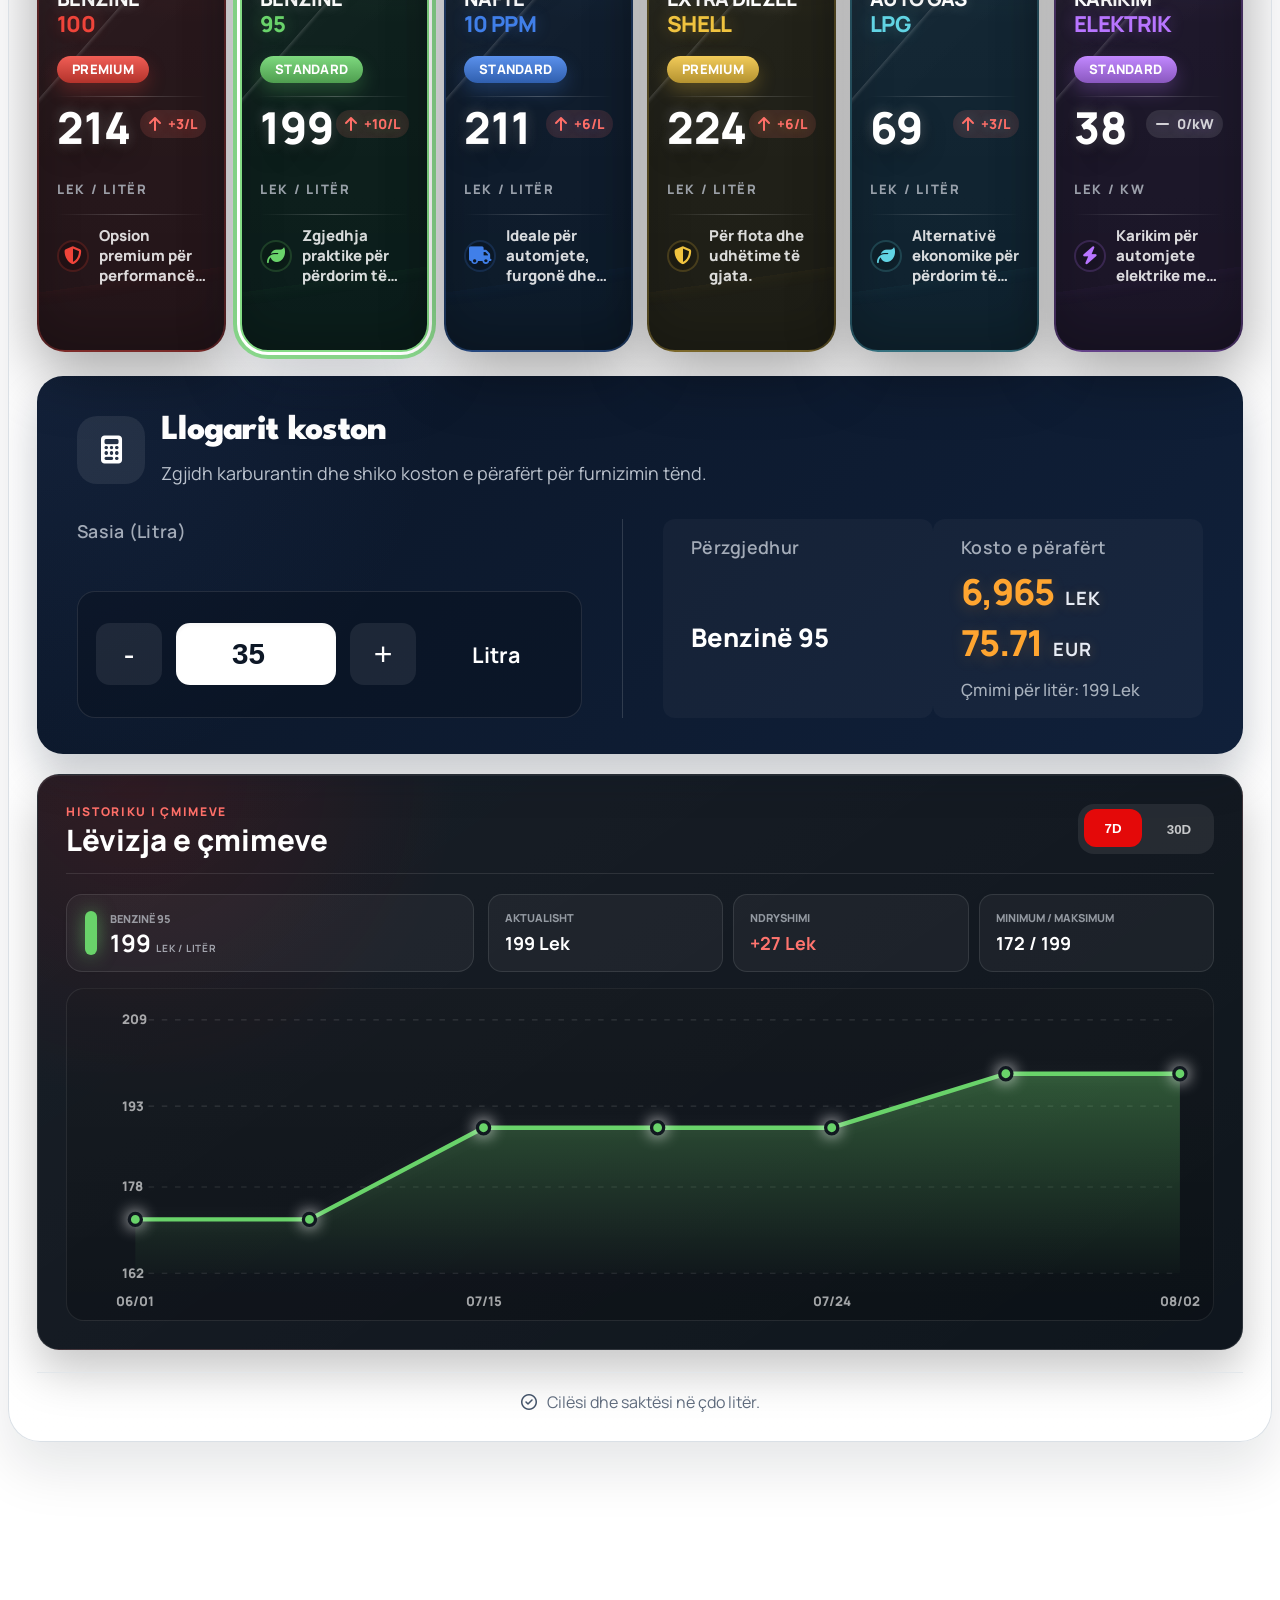
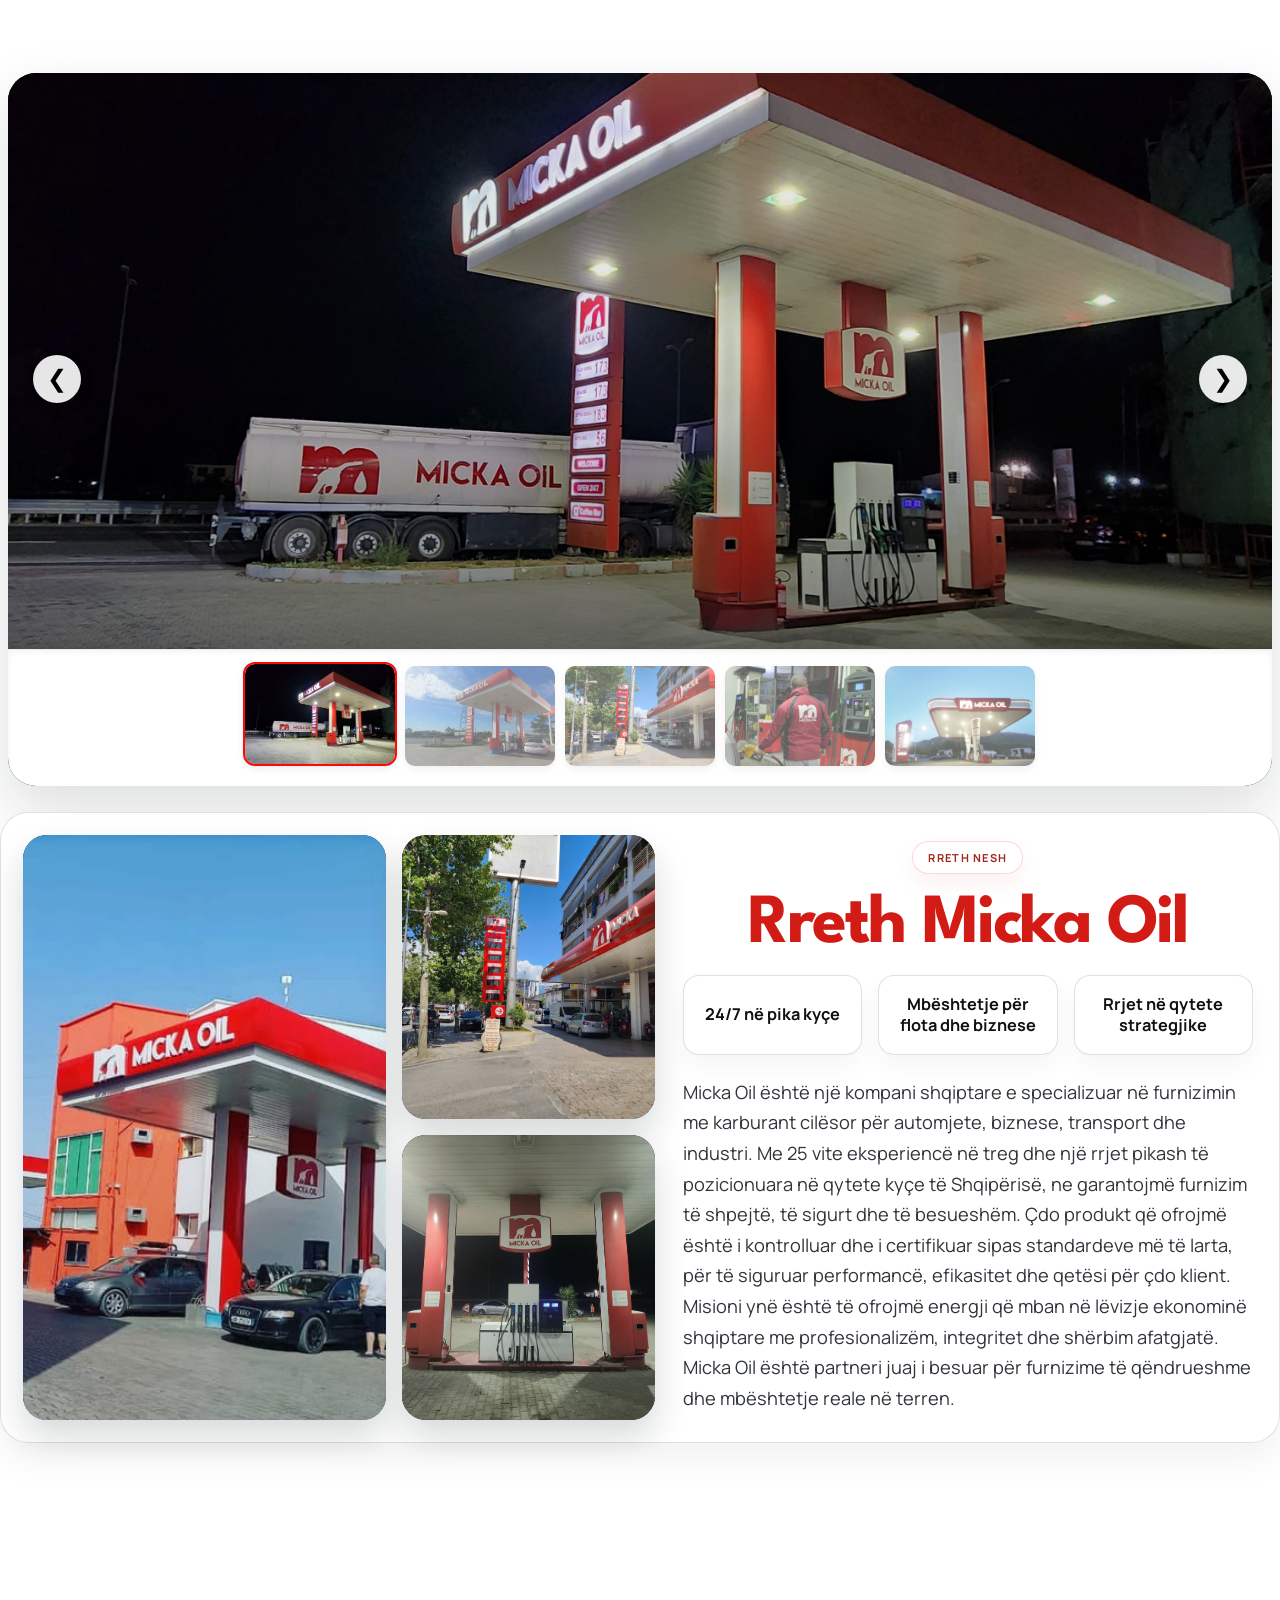
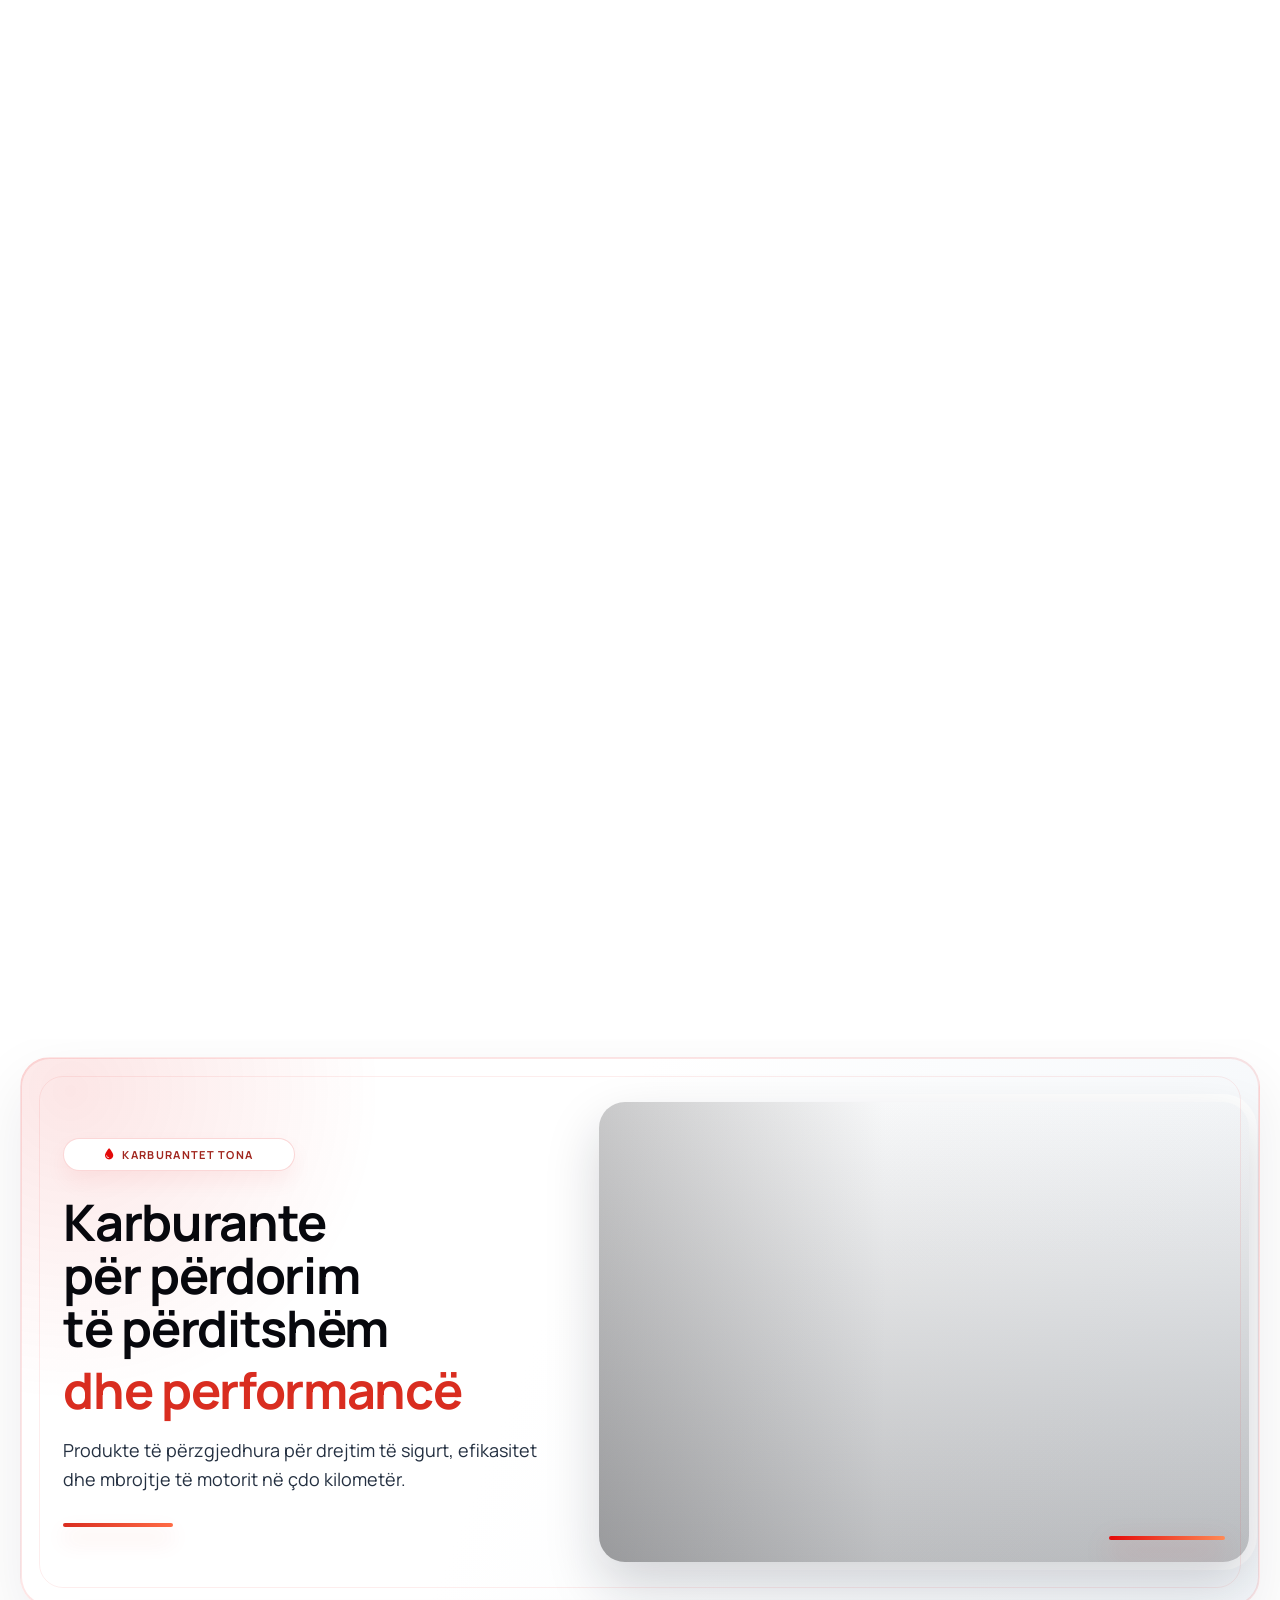
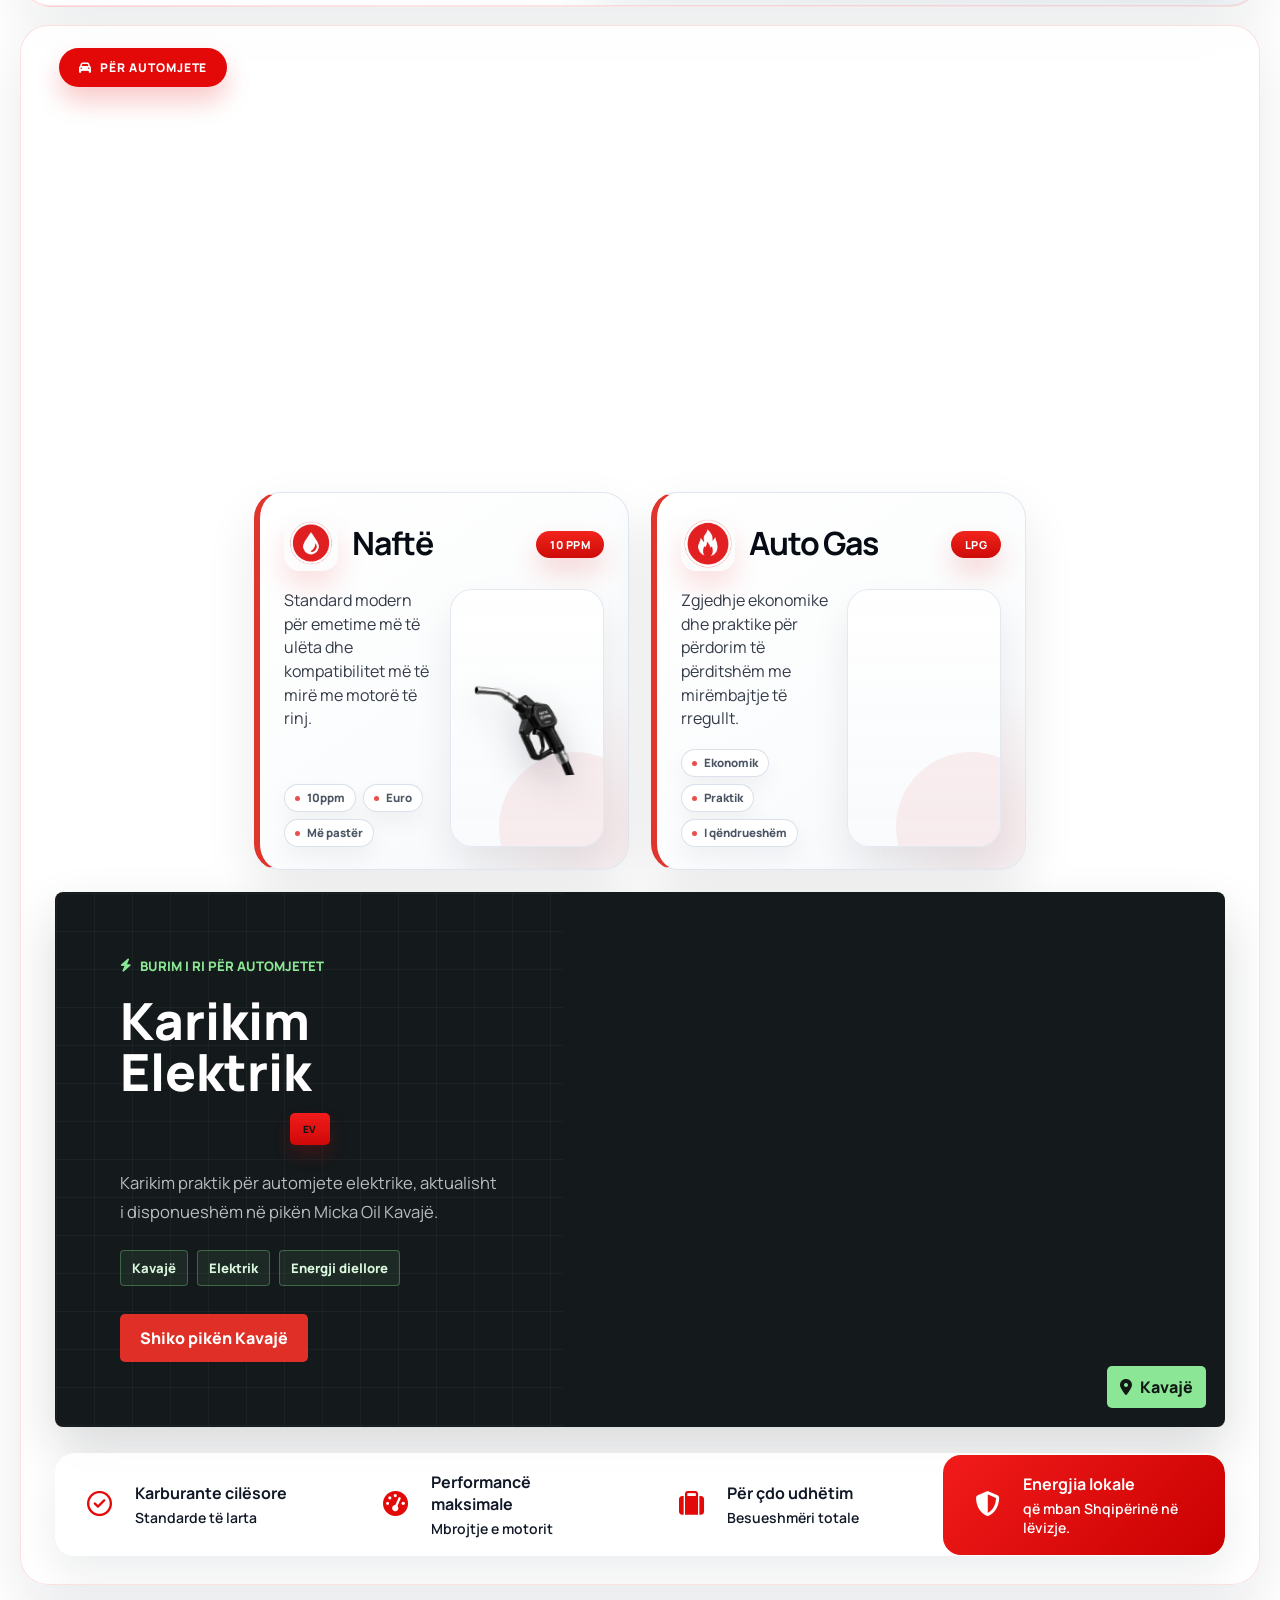
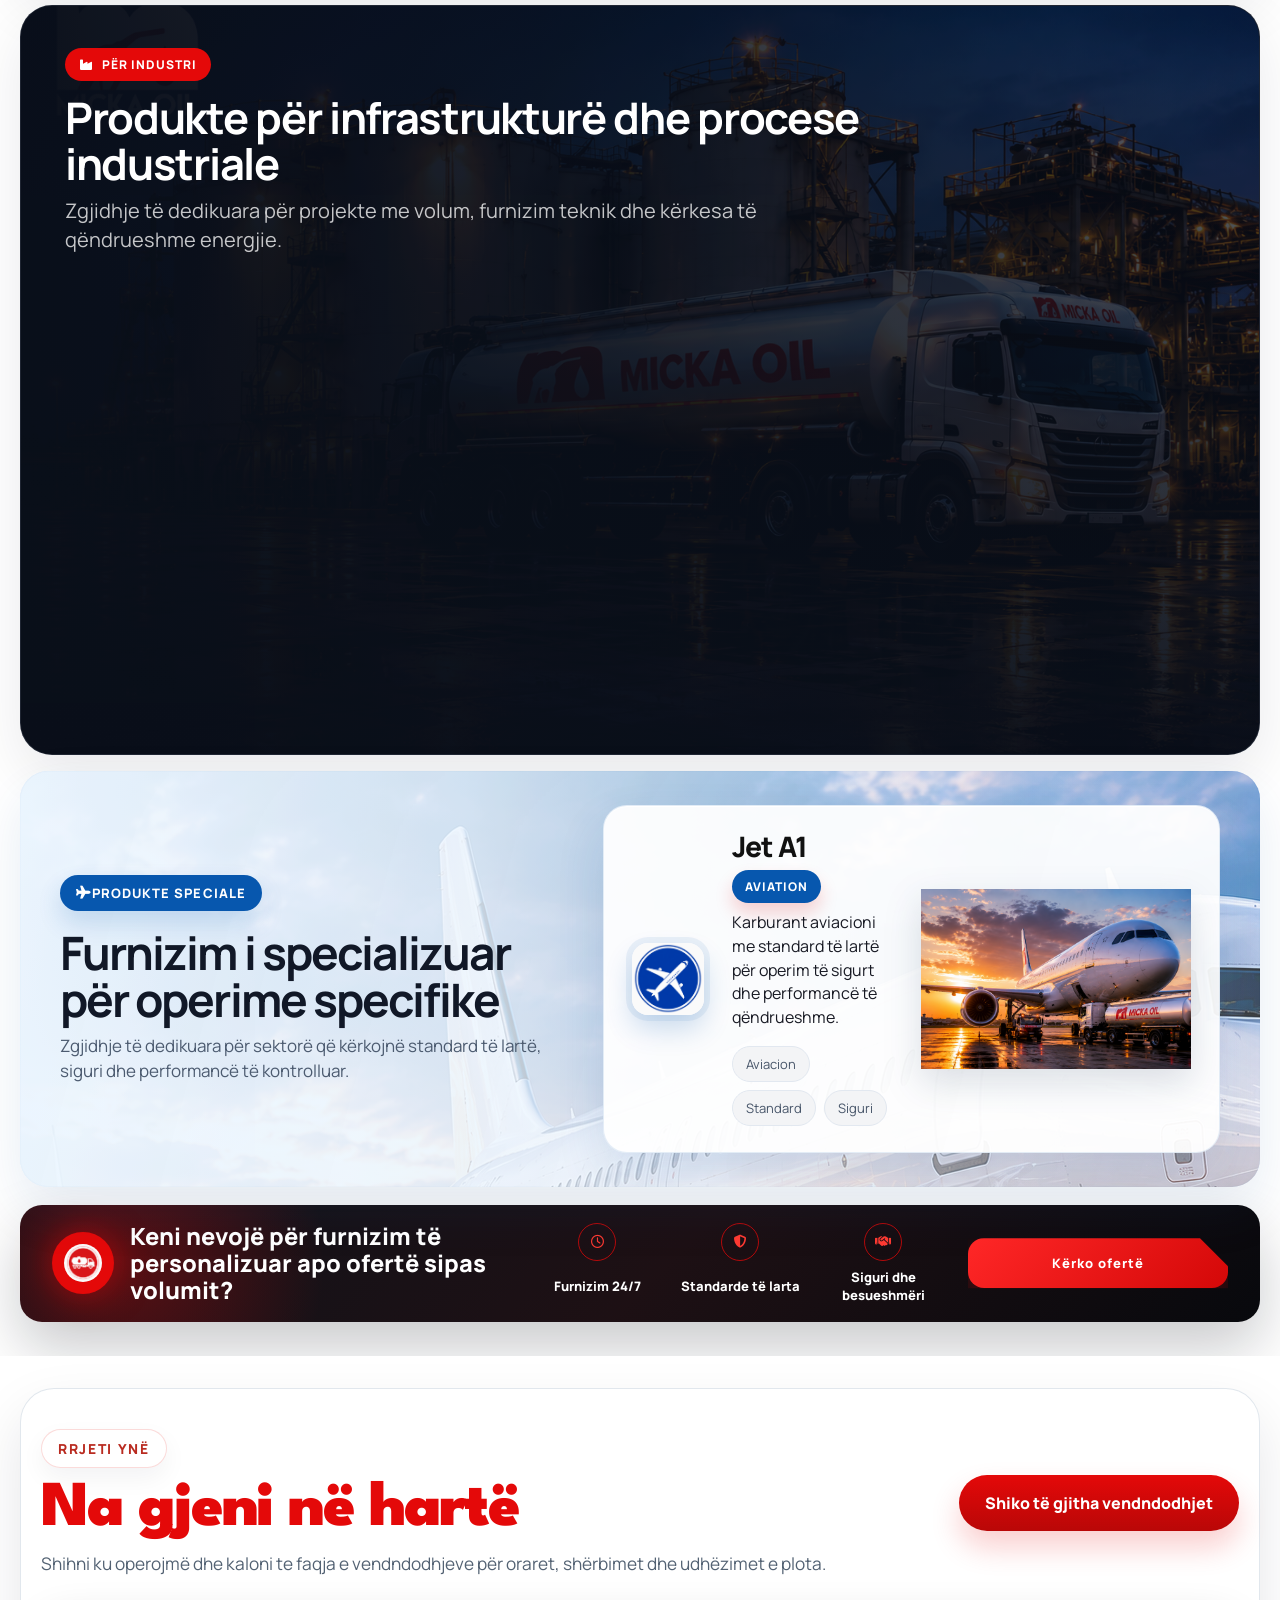
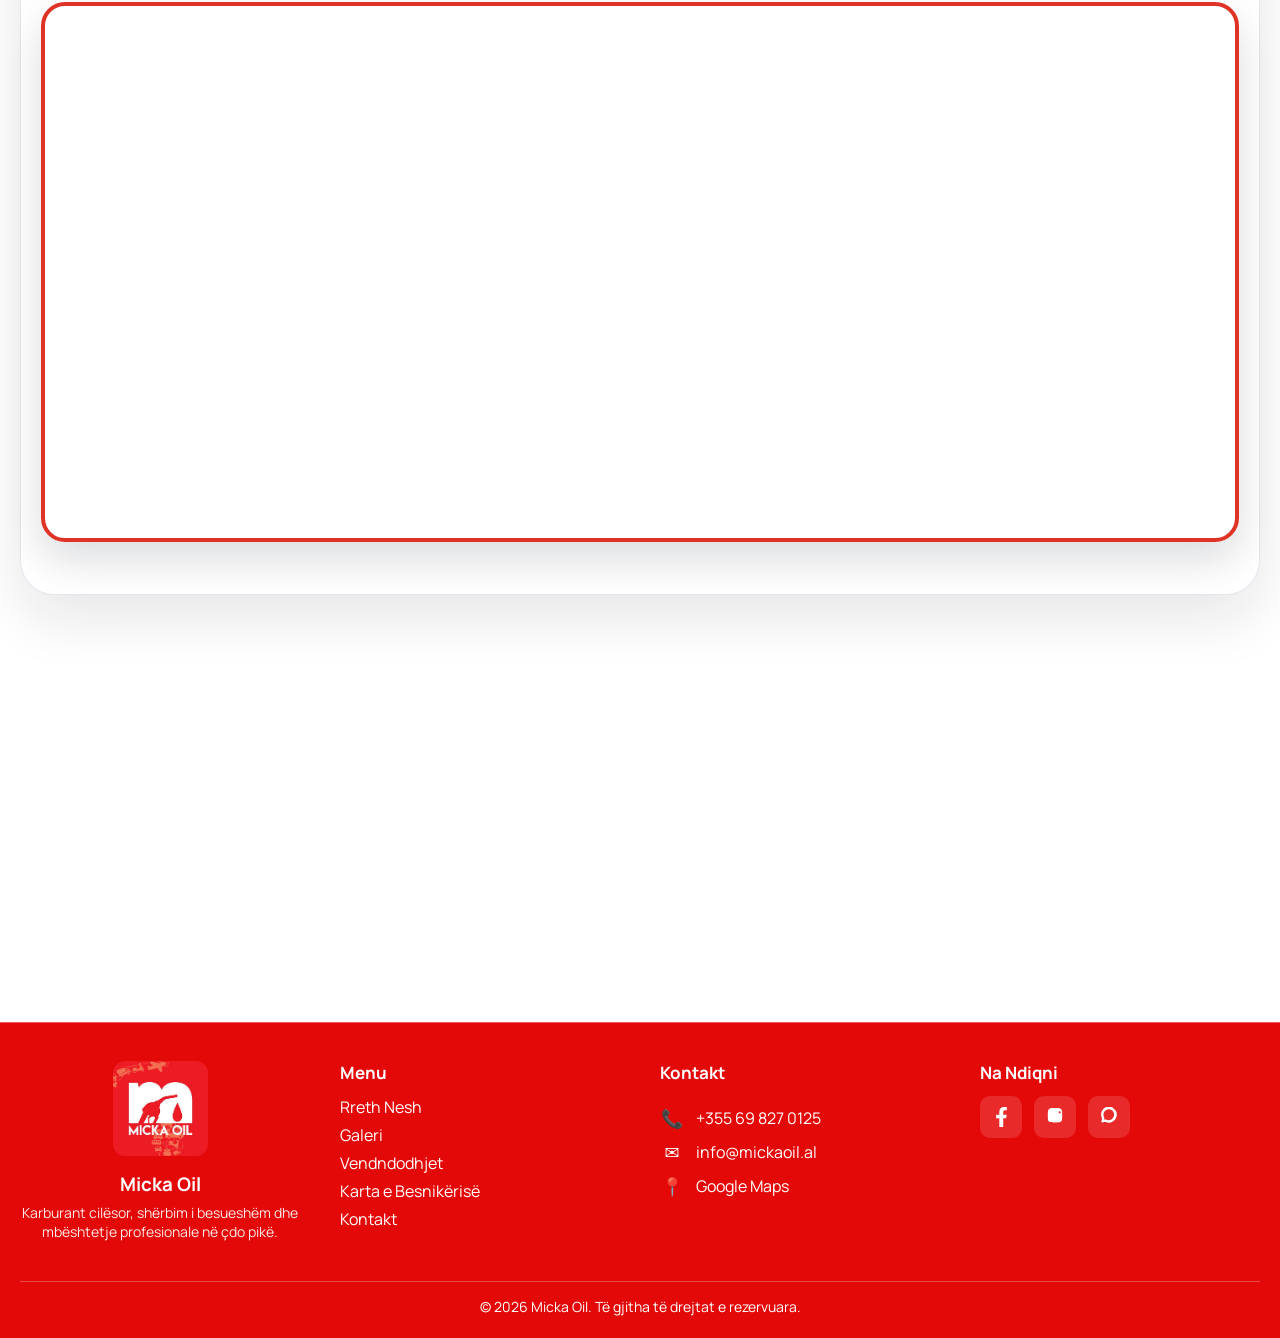
==== commit 43343dea: "Balance desktop products feature layout" ====
--- a/index.html
+++ b/index.html
@@ -45,7 +45,7 @@
     rel="stylesheet"
   />
   <link rel="icon" href="images/logo.png" />
-  <link rel="stylesheet" href="style.css?v=20260804-products-responsive" />
+  <link rel="stylesheet" href="style.css?v=20260804-products-balanced" />
   <link rel="stylesheet" href="video-hero.css?v=20260804-navbar-sticky" />
 
   <!-- Font Awesome for footer icons -->
--- a/style.css
+++ b/style.css
@@ -30,16 +30,22 @@
 /* Homepage products hero: stronger desktop scale and better column balance. */
 @media (min-width: 1181px) {
   body.home-page .products-showcase .products-hero-panel {
-    grid-template-columns: minmax(430px, .72fr) minmax(680px, 1.28fr);
-    min-height: 590px;
-    gap: clamp(36px, 4vw, 68px);
-    padding: clamp(34px, 3vw, 48px);
+    grid-template-columns: minmax(500px, .82fr) minmax(650px, 1.18fr);
+    min-height: 550px;
+    gap: clamp(38px, 3.4vw, 58px);
+    padding: clamp(34px, 2.7vw, 44px);
+  }
+
+  body.home-page .products-showcase .products-hero-copy h2 {
+    max-width: 650px;
+    font-size: clamp(3.15rem, 3.15vw, 3.75rem);
+    line-height: 1.06;
   }
 
   body.home-page .products-showcase .products-hero-media,
   body.home-page .products-showcase .products-hero-media img {
-    height: 500px;
-    min-height: 500px;
+    height: 460px;
+    min-height: 460px;
   }
 
   body.home-page .products-showcase .products-hero-media img {
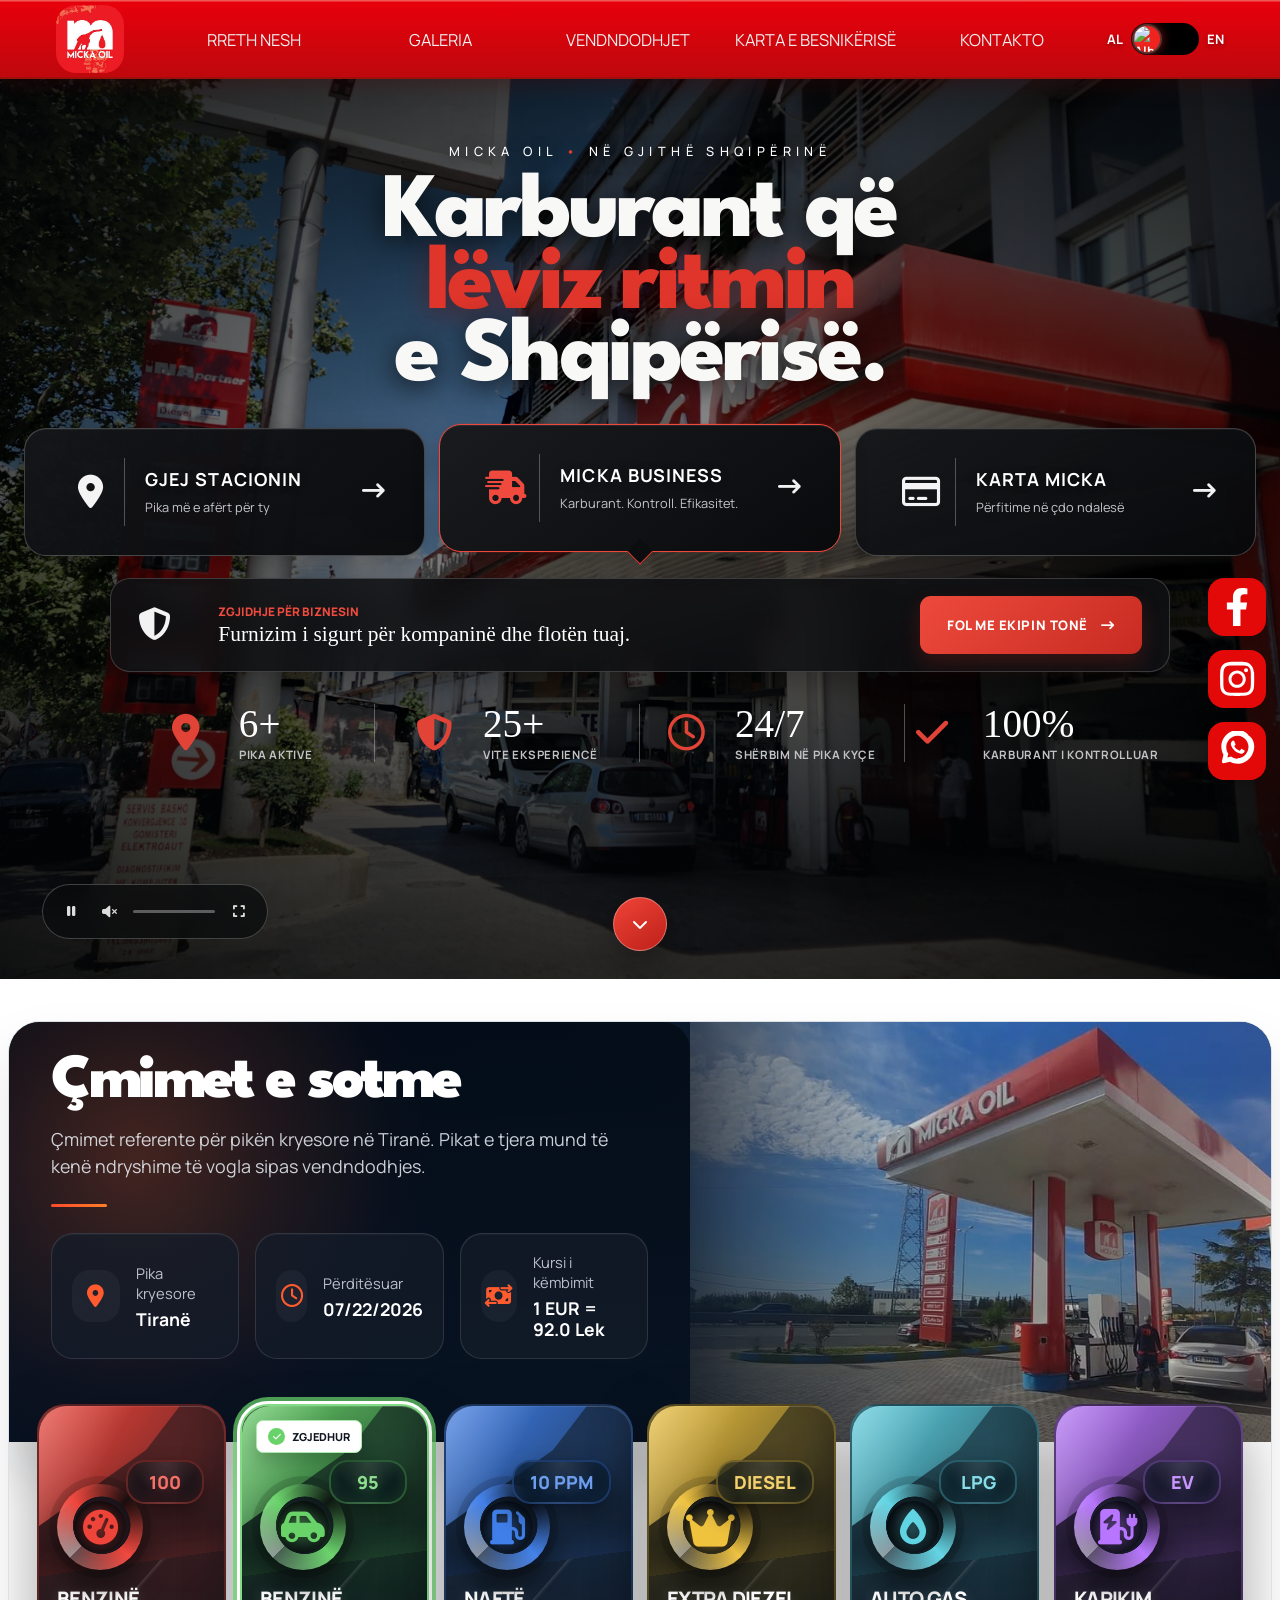
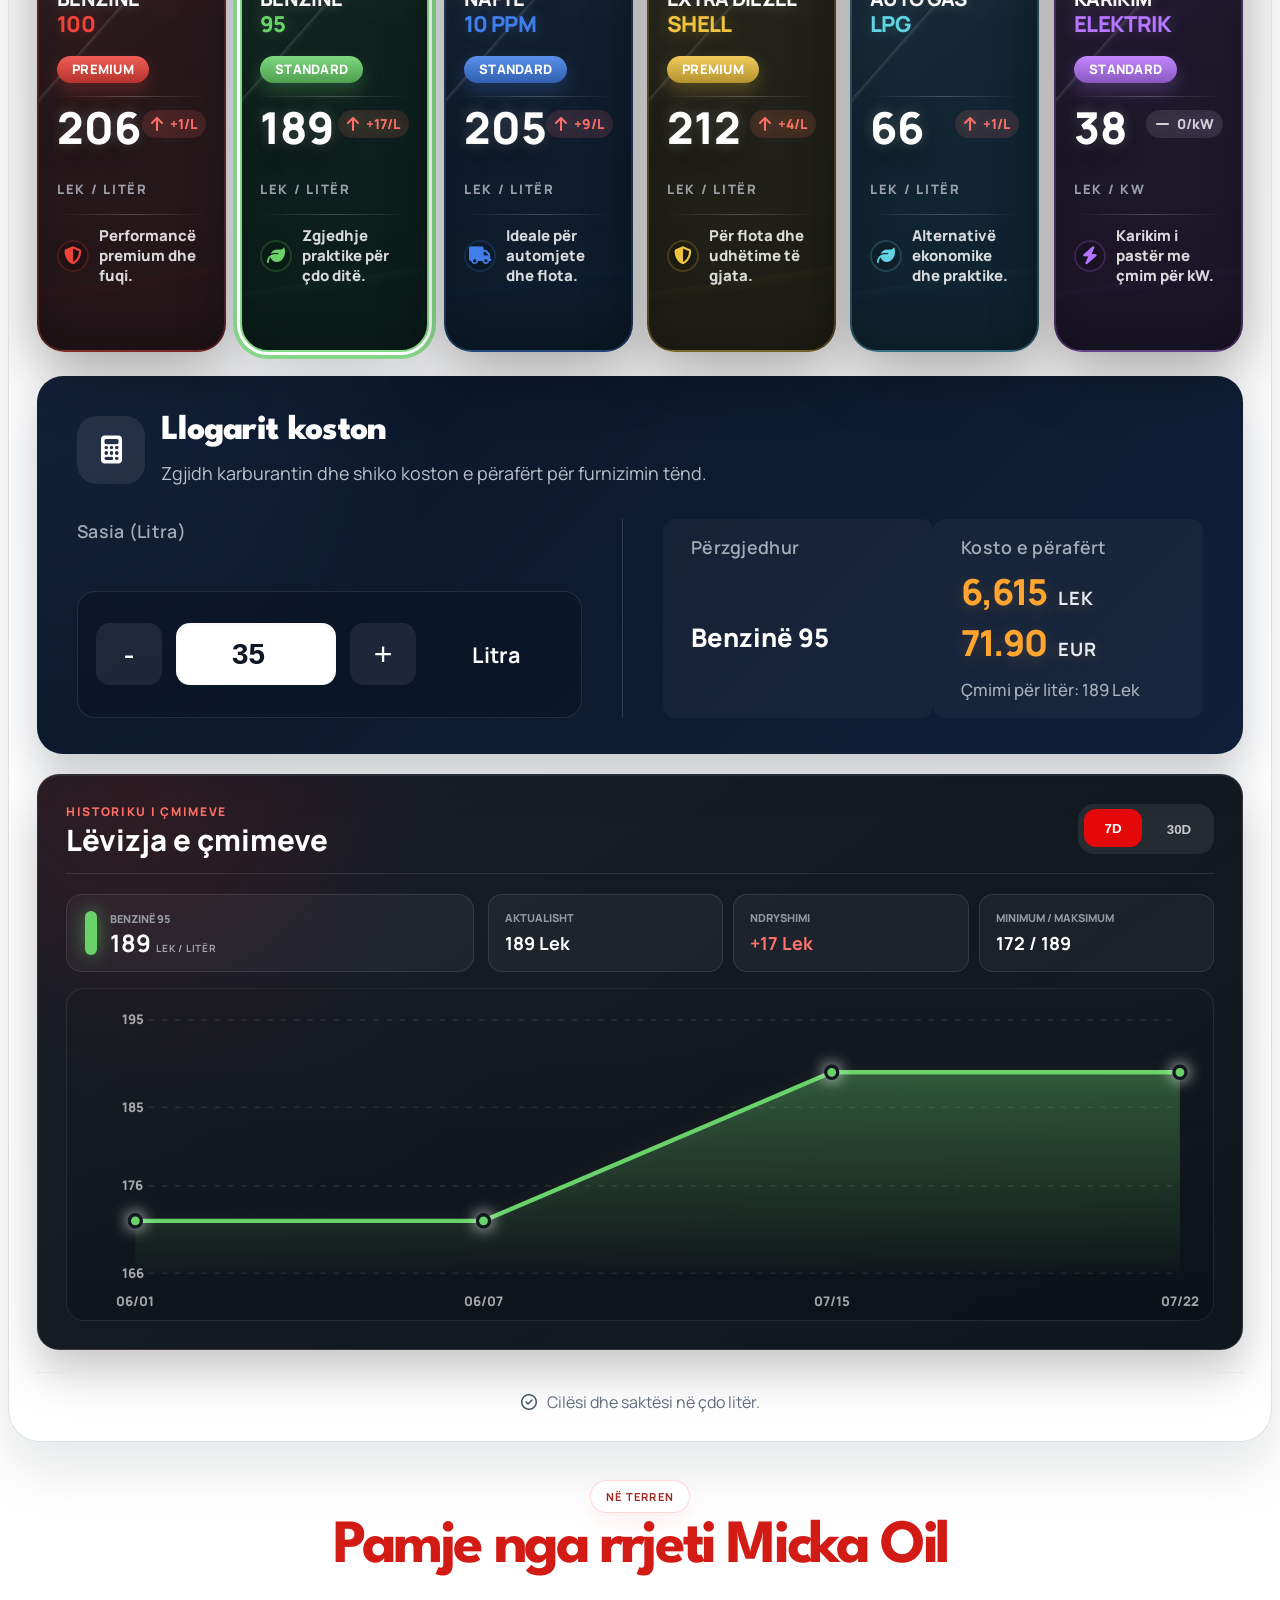
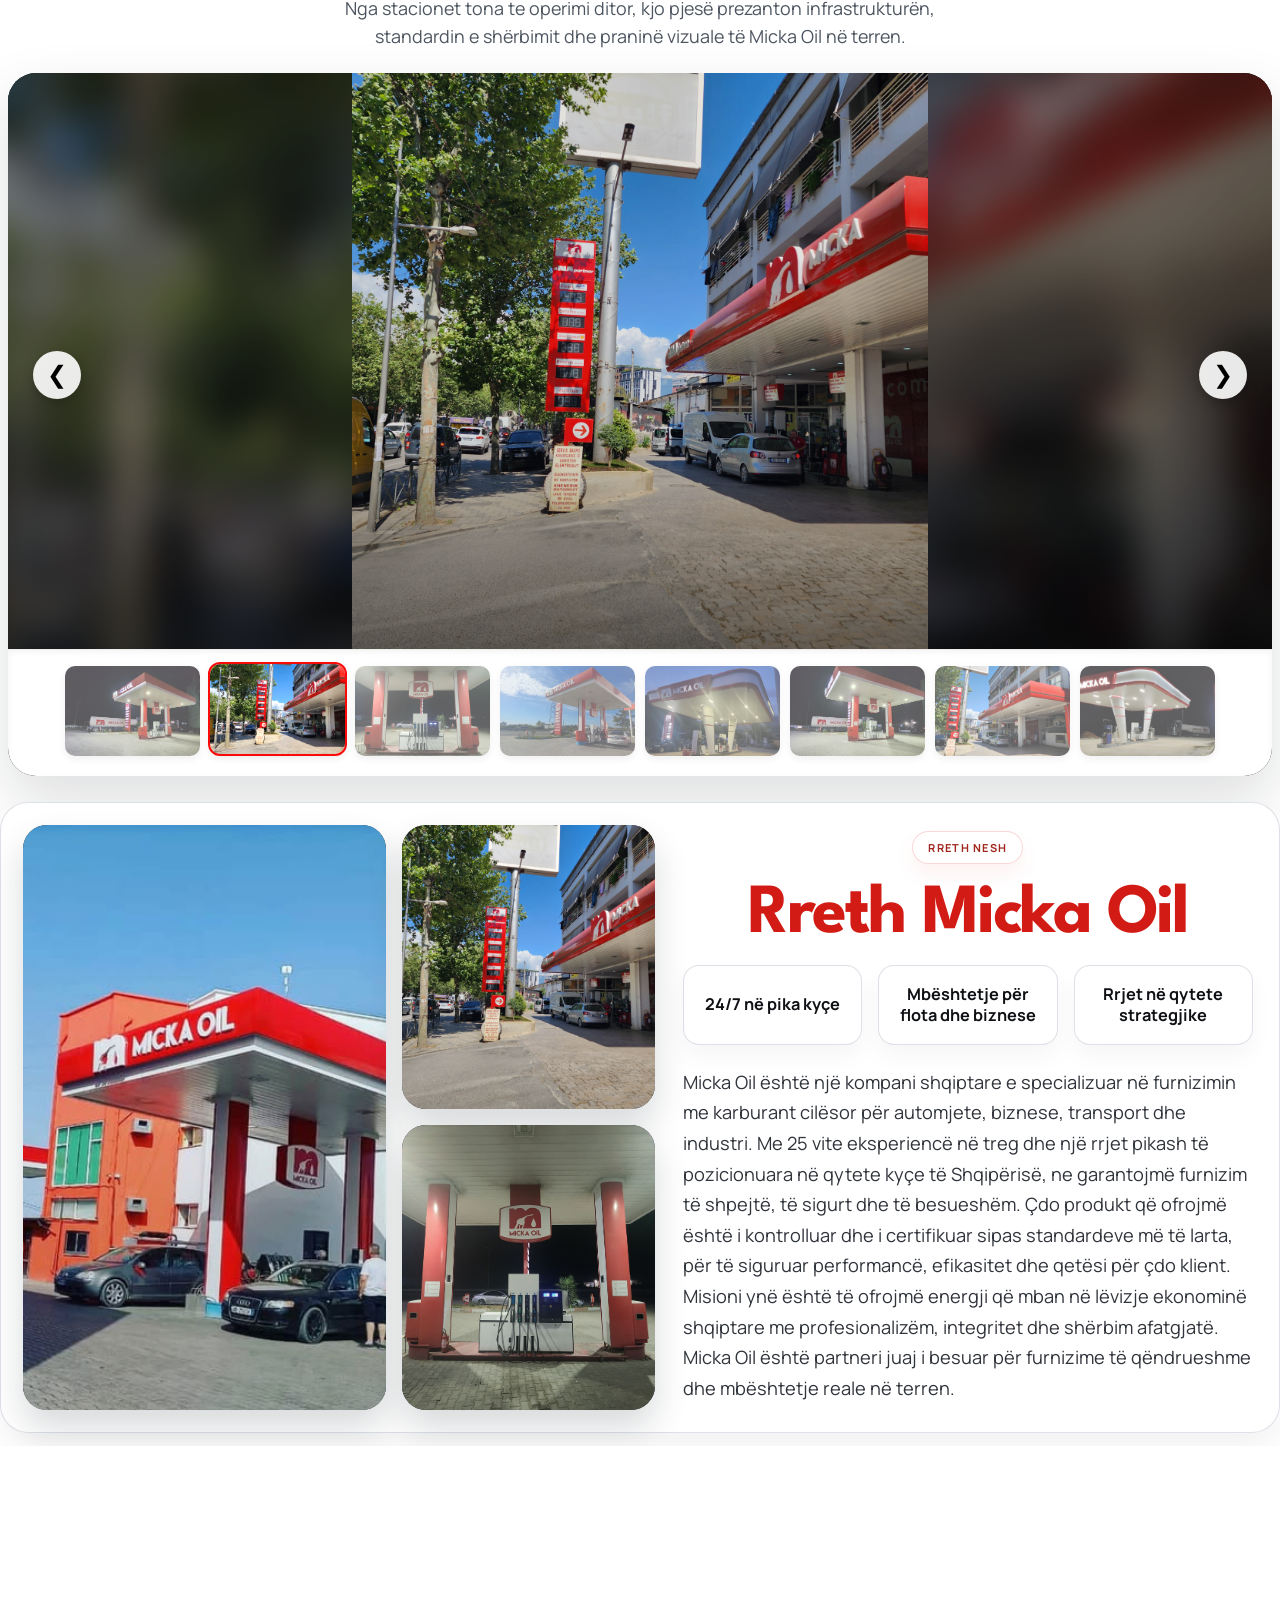
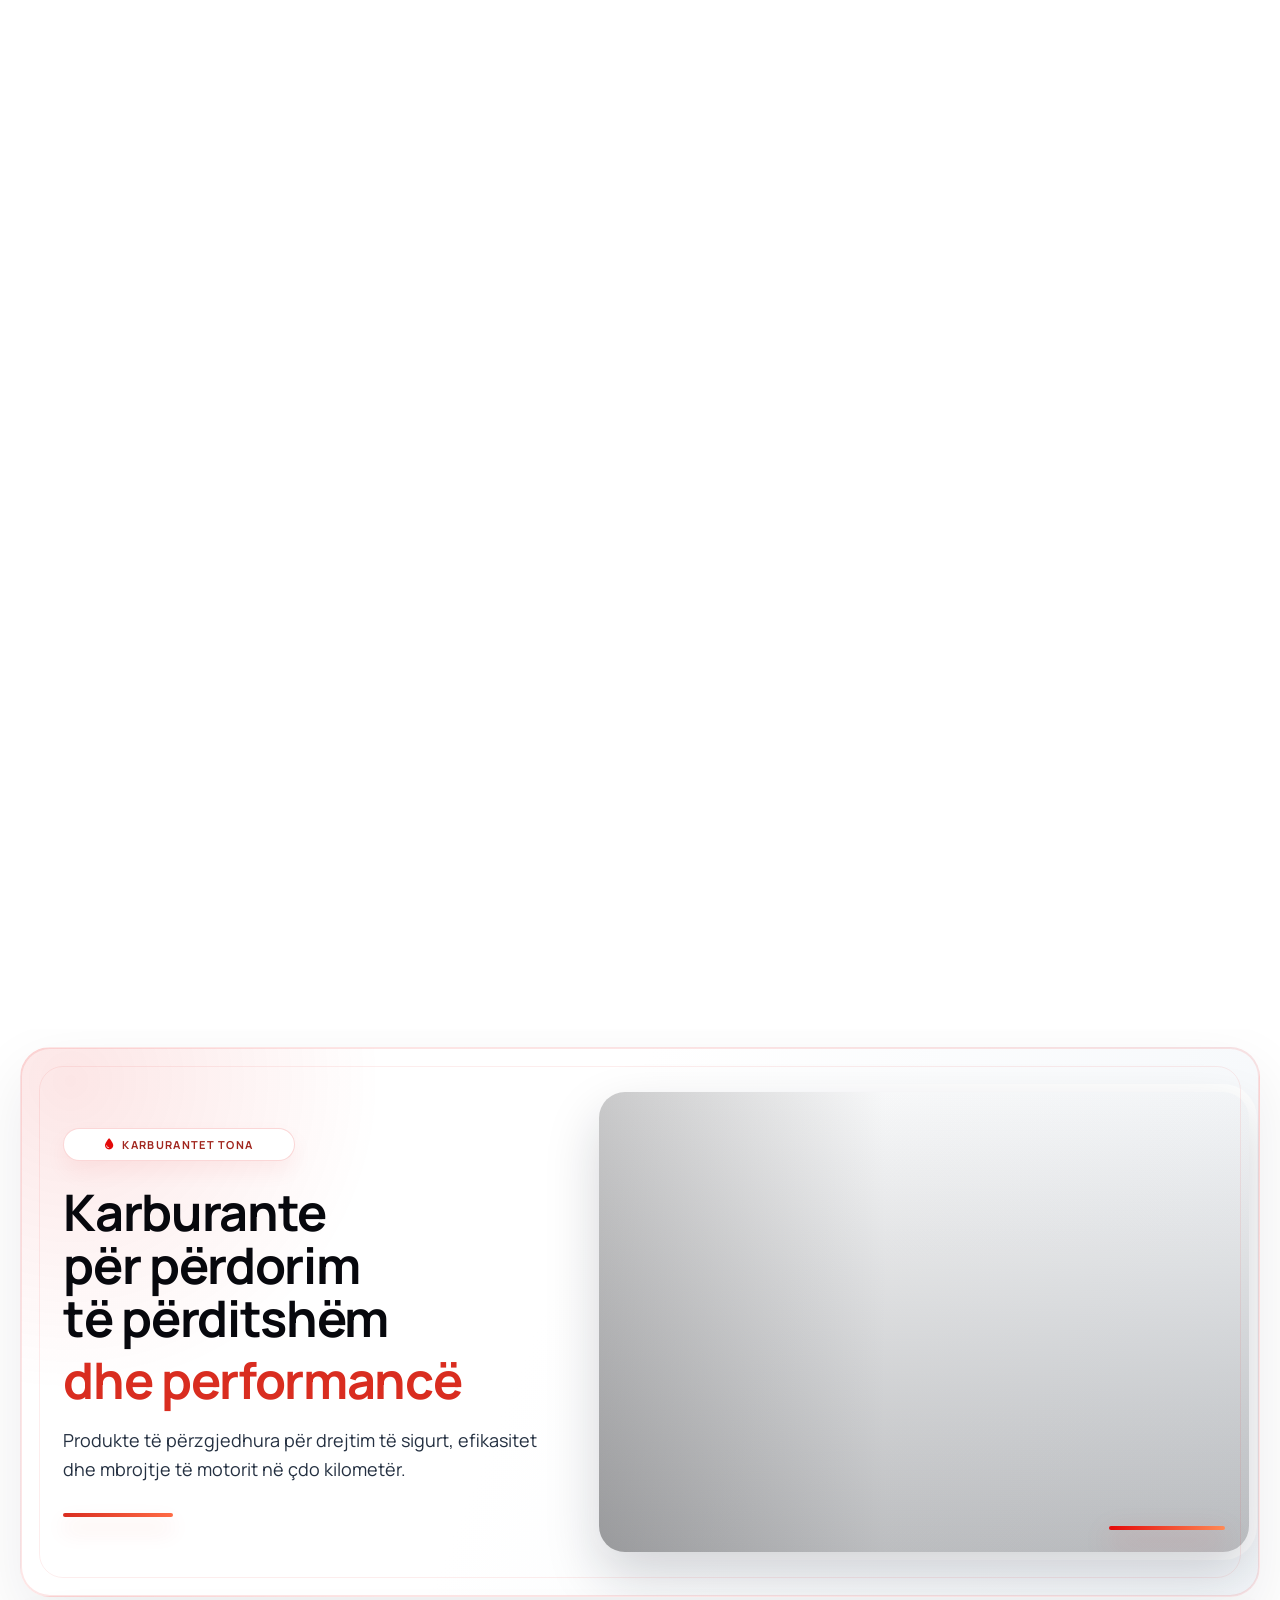
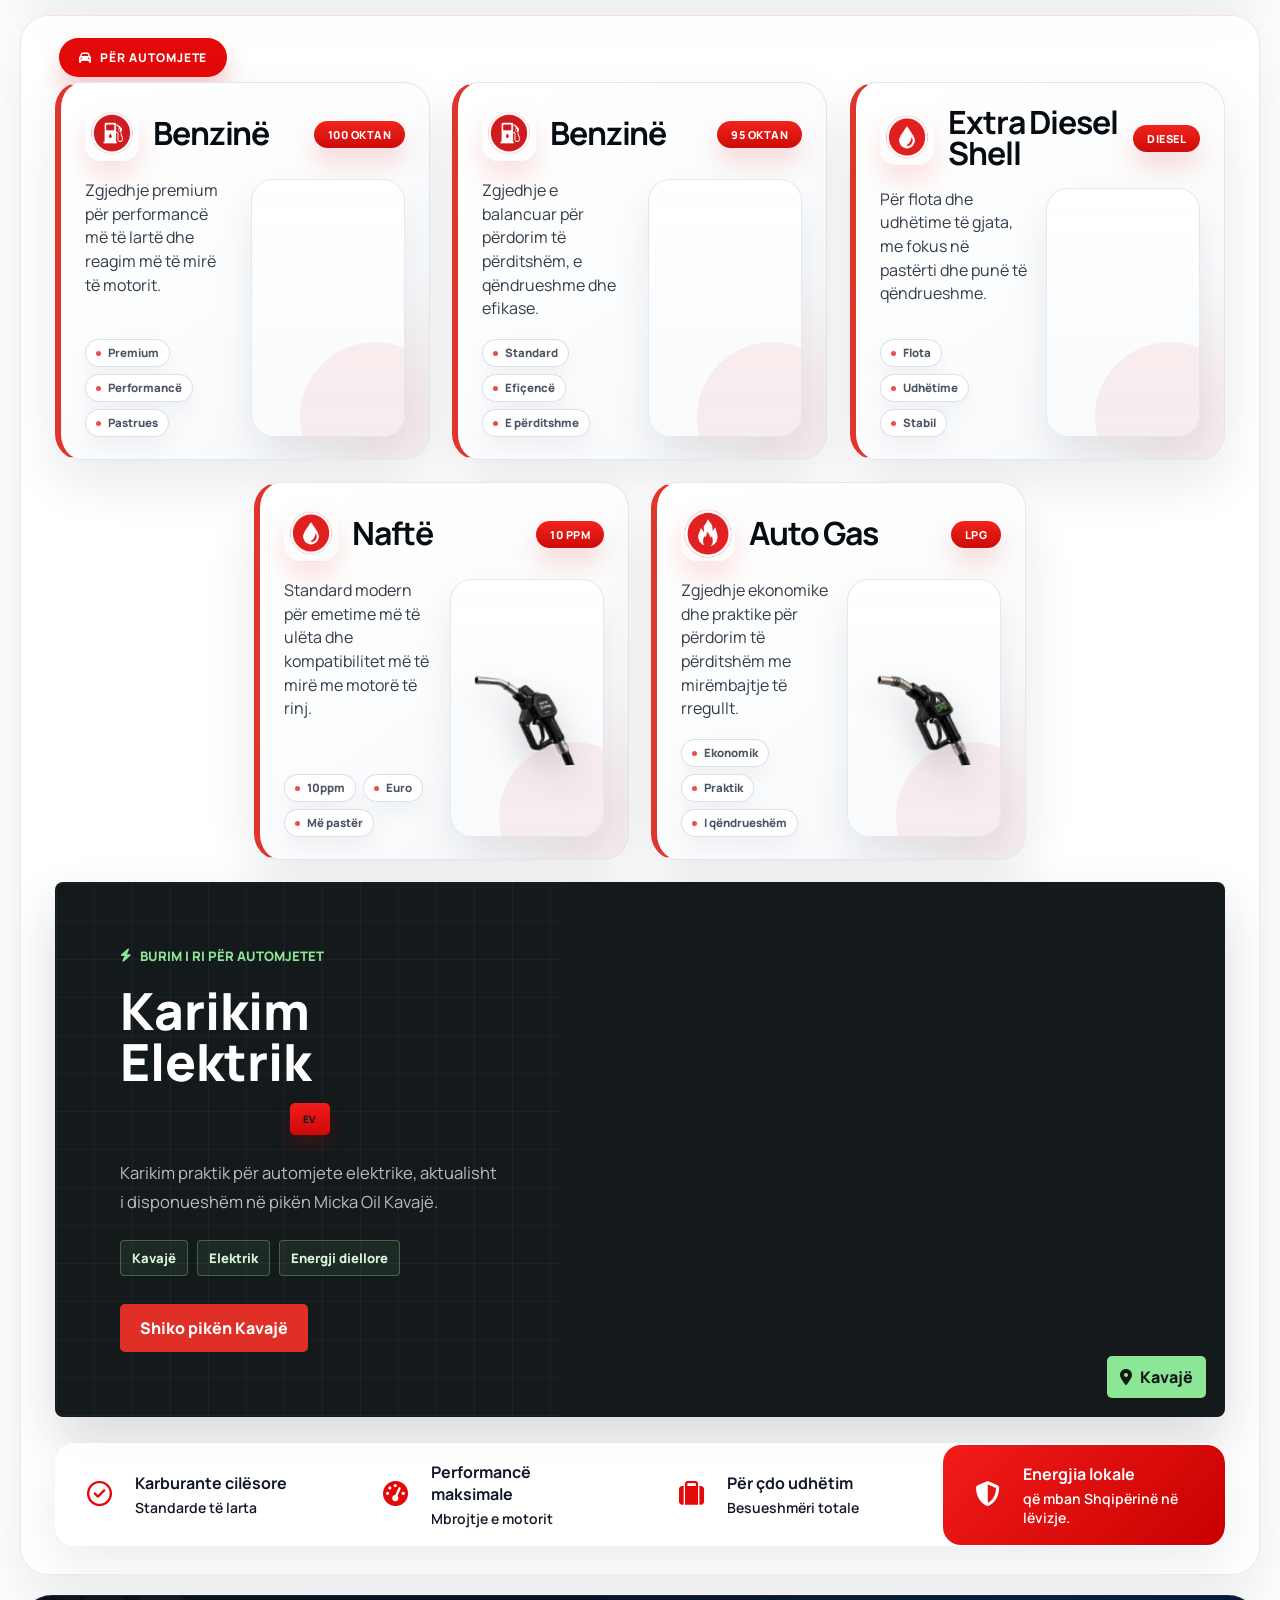
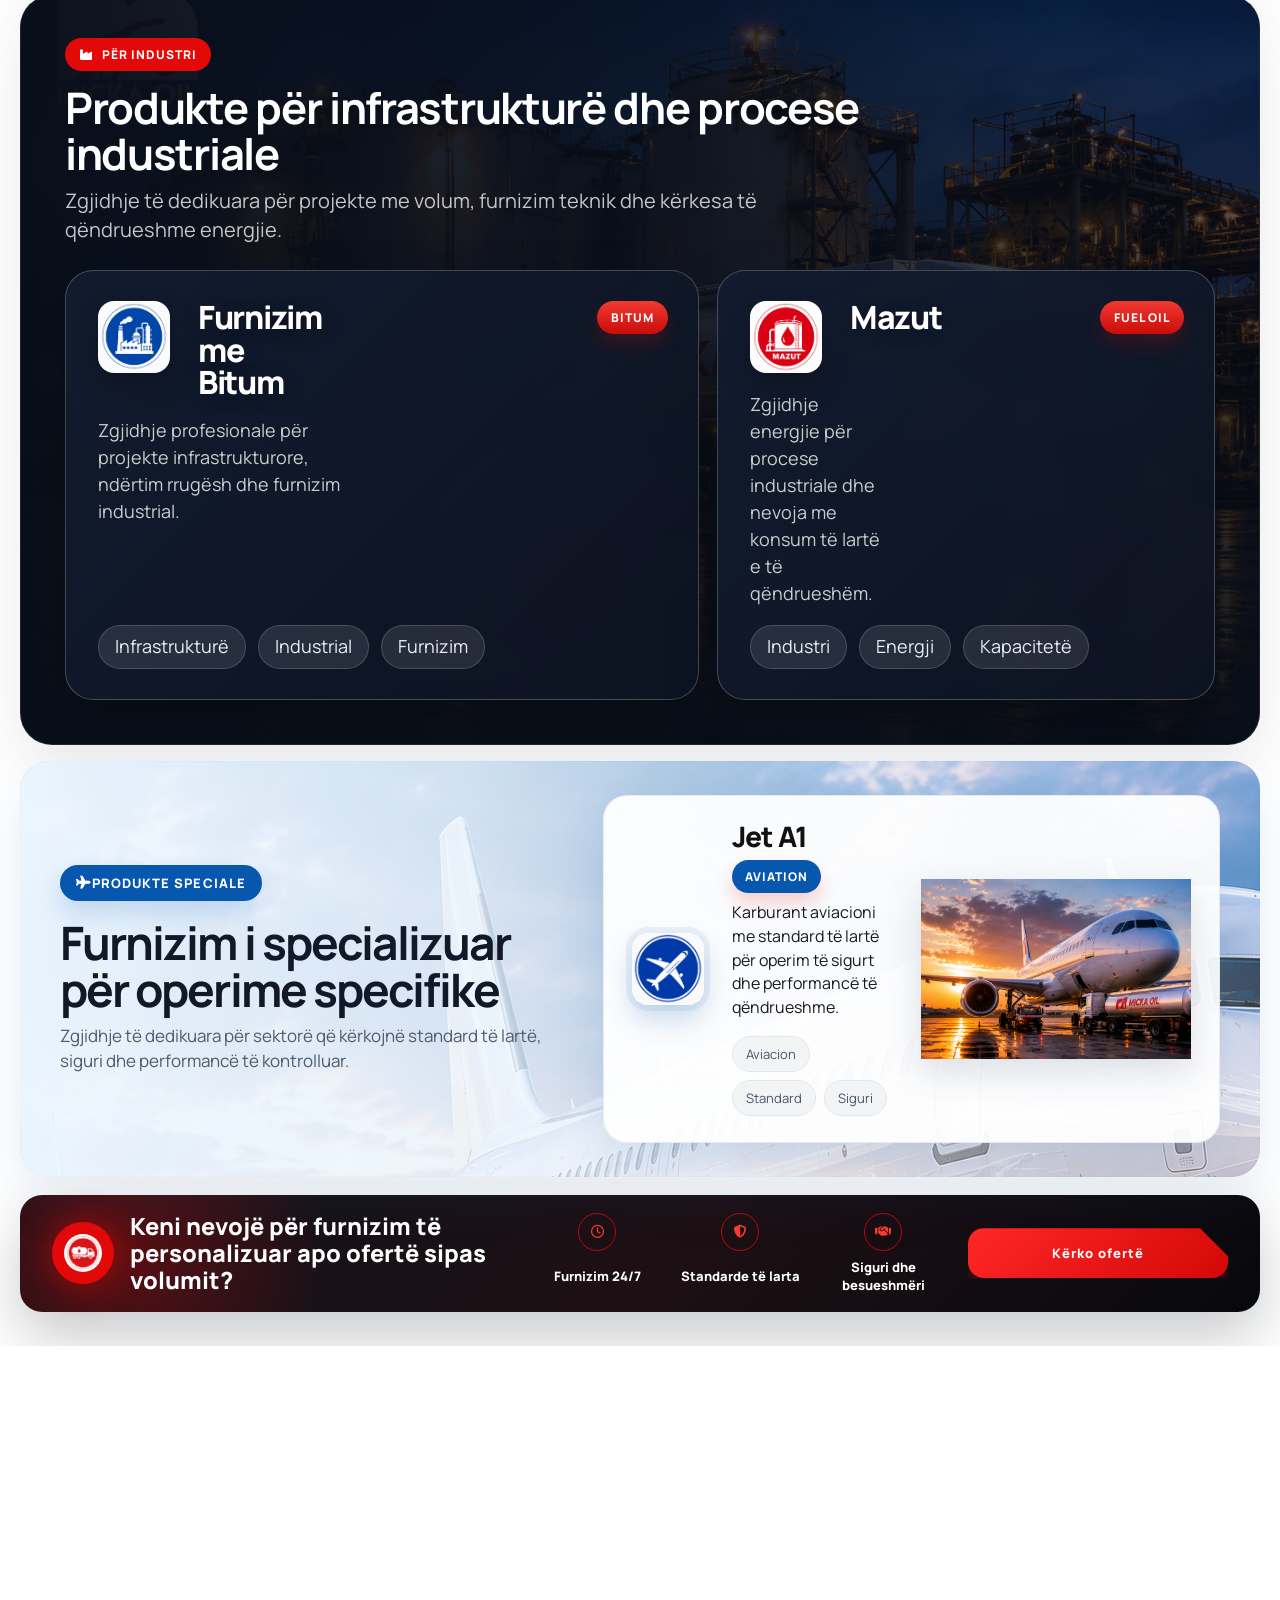
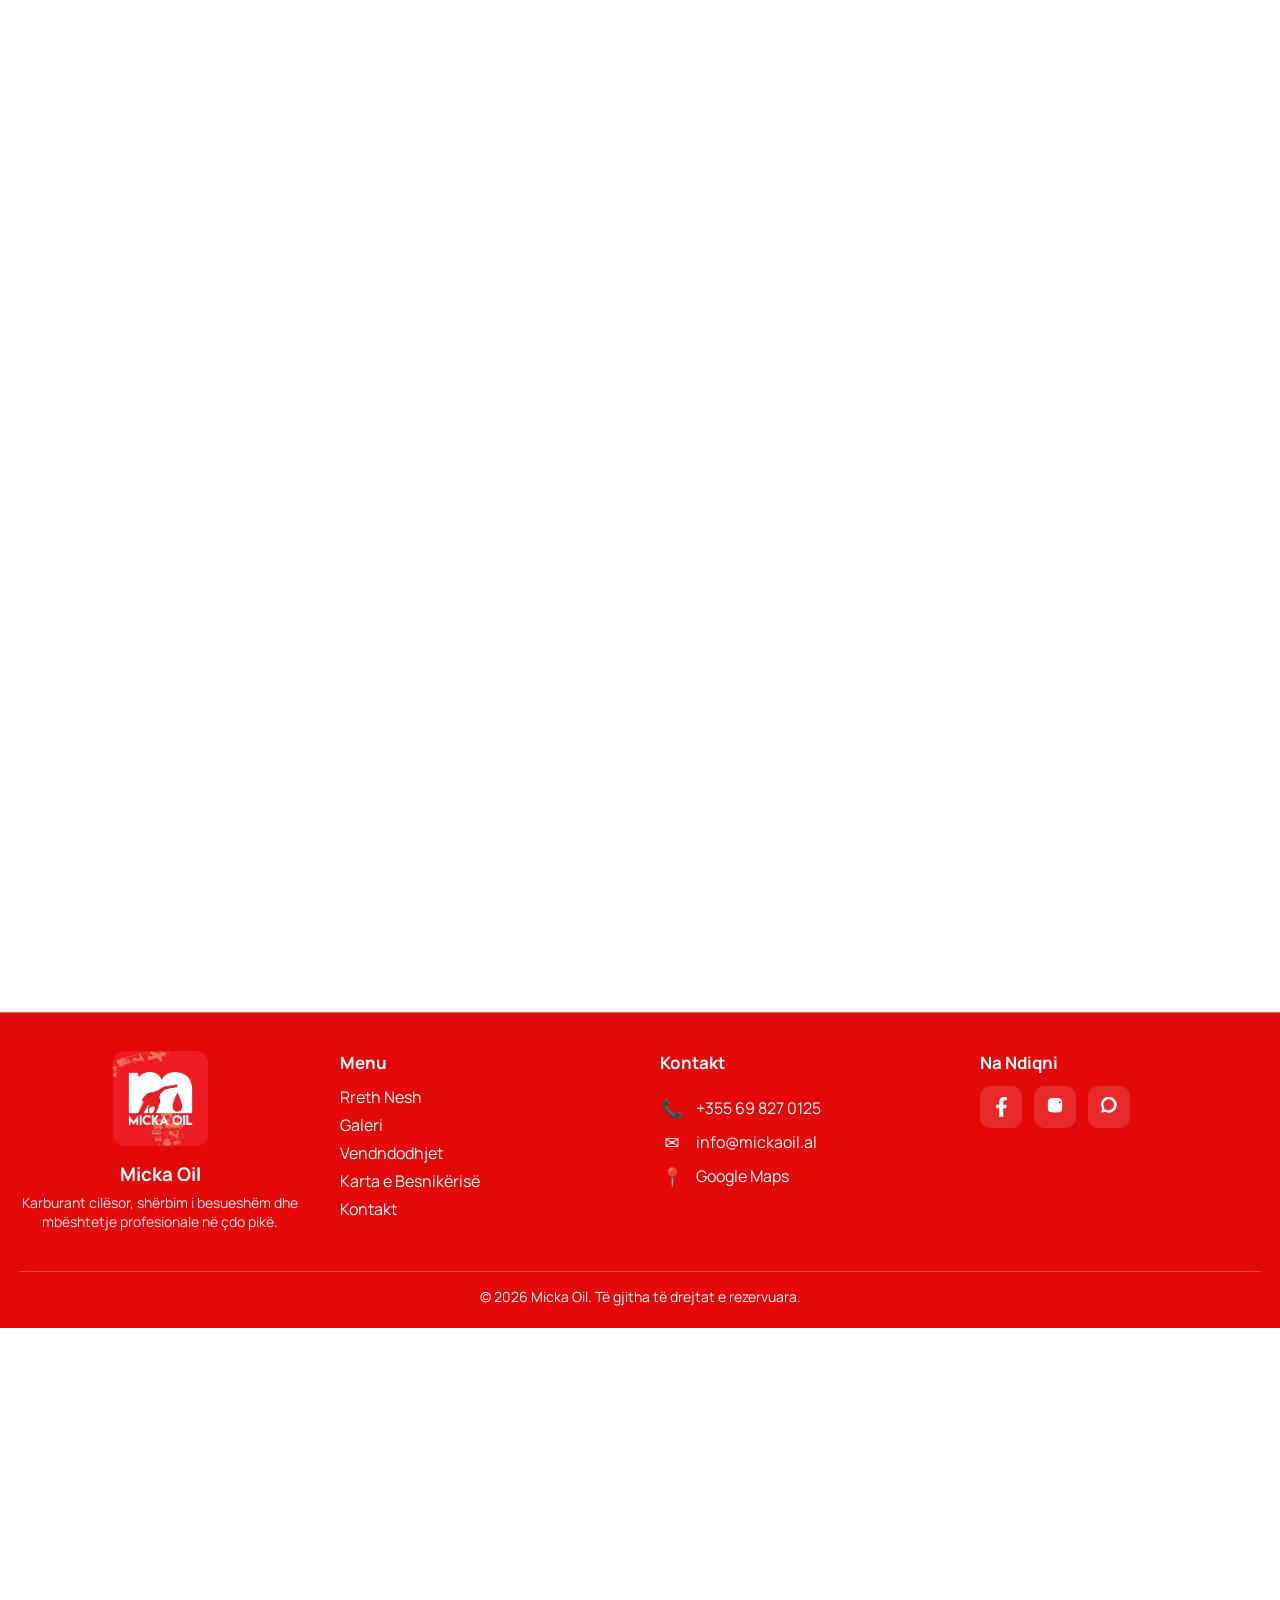
==== commit 165b4f7d: "Release fully tested website update" ====
--- a/index.html
+++ b/index.html
@@ -45,6 +45,10 @@
     rel="stylesheet"
   />
   <link rel="icon" href="images/logo.png" />
+  <link rel="preload" href="images/logo.png" as="image" fetchpriority="high" />
+  <link rel="preload" href="images/Tirane.jpg" as="image" fetchpriority="high" />
+  <link rel="preload" href="images/preload video.mp4" as="video" type="video/mp4" fetchpriority="high" />
+  <link rel="preload" href="images/video furnizim.mp4" as="video" type="video/mp4" fetchpriority="high" />
   <link rel="stylesheet" href="style.css?v=20260804-products-balanced" />
   <link rel="stylesheet" href="video-hero.css?v=20260804-navbar-sticky" />
 
@@ -64,11 +68,20 @@
   
   <div id="preloader" aria-hidden="true">
     <div class="loader-content">
-      <video id="preloadVideo" class="preload-video" autoplay muted playsinline preload="metadata">
+      <video id="preloadVideo" class="preload-video" autoplay muted playsinline preload="auto">
         <source src="images/preload video.mp4" type="video/mp4" />
       </video>
     </div>
   </div>
+  <script>
+    window.setTimeout(function () {
+      var loader = document.getElementById("preloader");
+      if (!loader) return;
+      loader.classList.add("hidden");
+      window.setTimeout(function () { loader.remove(); }, 500);
+    }, 1800);
+  </script>
+
   <!-- 02. FLOATING SOCIAL LINKS -->
   <div class="floating-social" id="floatingSocial">
     <!-- Facebook -->
@@ -128,7 +141,7 @@
   <nav class="navbar" role="navigation" aria-label="Main navigation">
   <div class="navbar__container">
     <a href="index.html" id="navbar__logo" aria-label="Micka Oil Home">
-      <img src="images/logo.png" alt="Micka Oil Logo" />
+      <img src="images/logo.png" alt="Micka Oil Logo" loading="eager" decoding="sync" fetchpriority="high" />
     </a>
     <button class="navbar__toggle" id="mobile-menu" aria-label="Menu" aria-expanded="false" aria-controls="navbarMenu">
       <span class="bar"></span>
@@ -166,19 +179,39 @@
 
   <!-- 04. HERO SECTION -->
   <section class="video-hero" id="videoHero">
-    <video class="video-hero__media" id="heroVideo" muted loop playsinline preload="auto" poster="images/Tirane.jpg">
+    <video class="video-hero__media" id="heroVideo" autoplay muted loop playsinline preload="auto" poster="images/Tirane.jpg">
       <source src="images/video furnizim.mp4" type="video/mp4" />
     </video>
     <div class="video-hero__overlay" aria-hidden="true"></div>
+
     <div class="video-hero__inner">
       <p class="video-hero__eyebrow">MICKA OIL <b>•</b> NË GJITHË SHQIPËRINË</p>
       <h1>Karburant që<br><span>lëviz ritmin</span><br>e Shqipërisë.</h1>
+
       <nav class="video-hero__services" aria-label="Shërbimet kryesore">
-        <a class="video-service" href="location.html"><span class="video-service__icon"><i class="fa-solid fa-location-dot"></i></span><span class="video-service__text"><strong>GJEJ STACIONIN</strong><small>Pika më e afërt për ty</small></span><i class="fa-solid fa-arrow-right-long video-service__arrow"></i></a>
-        <a class="video-service video-service--active" href="contact.html"><span class="video-service__icon"><i class="fa-solid fa-truck-fast"></i></span><span class="video-service__text"><strong>MICKA BUSINESS</strong><small>Karburant. Kontroll. Efikasitet.</small></span><i class="fa-solid fa-arrow-right-long video-service__arrow"></i></a>
-        <a class="video-service" href="karta-besnikerise.html"><span class="video-service__icon"><i class="fa-regular fa-credit-card"></i></span><span class="video-service__text"><strong>KARTA MICKA</strong><small>Përfitime në çdo ndalesë</small></span><i class="fa-solid fa-arrow-right-long video-service__arrow"></i></a>
+        <a class="video-service" href="location.html">
+          <span class="video-service__icon"><i class="fa-solid fa-location-dot"></i></span>
+          <span class="video-service__text"><strong>GJEJ STACIONIN</strong><small>Pika më e afërt për ty</small></span>
+          <i class="fa-solid fa-arrow-right-long video-service__arrow"></i>
+        </a>
+        <a class="video-service video-service--active" href="contact.html">
+          <span class="video-service__icon"><i class="fa-solid fa-truck-fast"></i></span>
+          <span class="video-service__text"><strong>MICKA BUSINESS</strong><small>Karburant. Kontroll. Efikasitet.</small></span>
+          <i class="fa-solid fa-arrow-right-long video-service__arrow"></i>
+        </a>
+        <a class="video-service" href="karta-besnikerise.html">
+          <span class="video-service__icon"><i class="fa-regular fa-credit-card"></i></span>
+          <span class="video-service__text"><strong>KARTA MICKA</strong><small>Përfitime në çdo ndalesë</small></span>
+          <i class="fa-solid fa-arrow-right-long video-service__arrow"></i>
+        </a>
       </nav>
-      <div class="video-business"><i class="fa-solid fa-shield-halved video-business__icon"></i><span><small>ZGJIDHJE PËR BIZNESIN</small><strong>Furnizim i sigurt për kompaninë dhe flotën tuaj.</strong></span><a href="contact.html">FOL ME EKIPIN TONË <i class="fa-solid fa-arrow-right-long"></i></a></div>
+
+      <div class="video-business">
+        <i class="fa-solid fa-shield-halved video-business__icon"></i>
+        <span><small>ZGJIDHJE PËR BIZNESIN</small><strong>Furnizim i sigurt për kompaninë dhe flotën tuaj.</strong></span>
+        <a href="contact.html">FOL ME EKIPIN TONË <i class="fa-solid fa-arrow-right-long"></i></a>
+      </div>
+
       <div class="video-stats" aria-label="Micka Oil në shifra">
         <article><i class="fa-solid fa-location-dot"></i><strong>6+</strong><span>PIKA AKTIVE</span></article>
         <article><i class="fa-solid fa-shield-halved"></i><strong>25+</strong><span>VITE EKSPERIENCË</span></article>
@@ -186,9 +219,100 @@
         <article><i class="fa-solid fa-check"></i><strong>100%</strong><span>KARBURANT I KONTROLLUAR</span></article>
       </div>
     </div>
-    <div class="video-controls" aria-label="Kontrollet e videos"><button type="button" id="heroPlayButton" aria-label="Ndalo videon"><i class="fa-solid fa-pause"></i></button><button type="button" id="heroMuteButton" aria-label="Aktivizo zërin"><i class="fa-solid fa-volume-xmark"></i></button><span class="video-controls__progress" aria-hidden="true"><i id="heroProgress"></i></span><button type="button" id="heroFullscreenButton" aria-label="Shfaq në ekran të plotë"><i class="fa-solid fa-expand"></i></button></div>
+
+    <div class="video-controls" aria-label="Kontrollet e videos">
+      <button type="button" id="heroPlayButton" aria-label="Ndalo videon"><i class="fa-solid fa-pause"></i></button>
+      <button type="button" id="heroMuteButton" aria-label="Aktivizo zërin"><i class="fa-solid fa-volume-xmark"></i></button>
+      <span class="video-controls__progress" aria-hidden="true"><i id="heroProgress"></i></span>
+      <button type="button" id="heroFullscreenButton" aria-label="Shfaq në ekran të plotë"><i class="fa-solid fa-expand"></i></button>
+    </div>
     <a class="video-scroll" href="#fuelPrices" aria-label="Shiko më shumë"><i class="fa-solid fa-chevron-down"></i></a>
   </section>
+
+  <section class="hero-panel hero-panel--mock fade-in">
+    <video class="hero-background" autoplay muted loop playsinline preload="auto" aria-hidden="true">
+      <source src="images/video furnizim.mp4" type="video/mp4" />
+    </video>
+    <div class="hero-wash" aria-hidden="true"></div>
+    <span class="hero-index" aria-hidden="true">01 / MICKA OIL</span>
+    <div class="hero-shell">
+      <div class="hero-copy">
+        <p class="hero-eyebrow" data-lang="home_eyebrow">Energjia që mban Shqipërinë në lëvizje</p>
+        <h1 data-lang-html="home_title">Karburant q&euml;<br><span>l&euml;viz ritmin</span><br>e Shqip&euml;ris&euml;.</h1>
+        <p class="hero-lead" data-lang="home_lead">
+          Nga drejtuesit individualë te bizneset, flotat dhe transporti profesional, Micka Oil ofron karburant të kontrolluar dhe shërbim të besueshëm në pikat kyçe të vendit.
+        </p>
+
+        <div class="hero-actions">
+          <a href="contact.html" class="hero-btn hero-btn--primary" data-lang="home_cta_contact">Kërko ofertë</a>
+          <a href="location.html" class="hero-btn hero-btn--secondary" data-lang="home_cta_locations">Gjej stacionin më të afërt</a>
+        </div>
+
+        <div class="hero-metrics hero-metrics--detached" aria-label="Key business metrics">
+          <article class="hero-metric">
+            <strong class="hero-metric-value" data-counter-type="plus" data-counter-target="6">6</strong>
+            <span data-lang="home_metric_stations">Pika aktive</span>
+          </article>
+          <article class="hero-metric">
+            <strong class="hero-metric-value" data-counter-type="plus" data-counter-target="25">25+</strong>
+            <span data-lang="home_metric_experience">Vite eksperiencë</span>
+          </article>
+          <article class="hero-metric">
+            <strong class="hero-metric-value" data-counter-type="split" data-counter-left-target="24" data-counter-right-text="/7">24/7</strong>
+            <span data-lang="home_metric_supply">Shërbim</span>
+          </article>
+          <article class="hero-metric">
+            <strong class="hero-metric-value" data-counter-type="percent" data-counter-target="100">100%</strong>
+            <span data-lang="home_metric_quality">Cilësi &amp; kontroll</span>
+          </article>
+        </div>
+      </div>
+
+      <aside class="hero-spotlight" aria-label="Business services spotlight">
+        <article class="spotlight-card">
+          <span class="spotlight-label" data-lang="home_card_label">Zgjidhje për biznesin</span>
+          <h2 data-lang="home_card_title">Partner energjie për kompani, flota dhe transport</h2>
+          <p data-lang="home_card_text">
+            Kontrata furnizimi, shpërndarje e planifikuar dhe mbështetje profesionale për operim të sigurt e pa ndërprerje.
+          </p>
+        </article>
+
+        <div class="spotlight-grid">
+          <article class="spotlight-mini">
+            <span class="spotlight-mini__icon" aria-hidden="true">
+              <i class="fa-solid fa-gas-pump"></i>
+            </span>
+            <h3 data-lang="home_mini1_title">Karburant i kontrolluar</h3>
+            <p data-lang="home_mini1_text">Cilësi e verifikuar për përdorim të përditshëm dhe profesional.</p>
+          </article>
+
+          <article class="spotlight-mini">
+            <span class="spotlight-mini__icon" aria-hidden="true">
+              <i class="fa-solid fa-truck-fast"></i>
+            </span>
+            <h3 data-lang="home_mini2_title">Shërbim i shpejtë</h3>
+            <p data-lang="home_mini2_text">Rrjet pikash që mbajnë ritmin e lëvizjes pa vonesa të panevojshme.</p>
+          </article>
+        </div>
+      </aside>
+    </div>
+
+    <div class="hero-availability" aria-label="Shërbim 24 orë, 7 ditë">
+      <strong>24/7</strong>
+      <span>NË LËVIZJE</span>
+    </div>
+    <span class="hero-side-label" aria-hidden="true">01 / LËVIZJE</span>
+  </section>
+
+  <div class="hero-ticker" aria-label="Avantazhet e Micka Oil">
+    <div class="hero-ticker__track">
+      <span>Karburant i kontrolluar</span><b>✦</b>
+      <span>Furnizim 24/7</span><b>✦</b>
+      <span>Flota &amp; biznese</span><b>✦</b>
+      <span>Në gjithë Shqipërinë</span><b>✦</b>
+      <span>Karburant i kontrolluar</span><b>✦</b>
+    </div>
+  </div>
 
   <!-- 05. FUEL PRICE BOARD -->
   <section class="home-price-board fade-in" id="fuelPrices" aria-labelledby="priceBoardTitle">
@@ -321,7 +445,7 @@
       </p>
     </div>
 
-    <div class="slider" id="slider">
+    <div class="slider" id="slider" role="region" aria-roledescription="carousel" aria-label="Pamje nga rrjeti Micka Oil" tabindex="0">
     <div class="list" id="list">
 
       <div class="item active">
@@ -329,20 +453,33 @@
       </div>
 
       <div class="item">
-        <img src="images/pika kavaje.jpg" alt="Kavajë" loading="lazy" decoding="async" />
+        <img src="images/tirane (2).jpg" alt="Prani urbane e Micka Oil" loading="lazy" decoding="async" />
       </div>
 
       <div class="item">
-        <img src="images/tirane (2).jpg" alt="Prani urbane e Micka Oil" loading="lazy" decoding="async" />
+        <img src="images/kavaje.jpg" alt="Stacioni Micka Oil ne Kavaje gjate dites" loading="lazy" decoding="async" />
       </div>
 
       <div class="item">
-        <img src="images/punonjes me logo.jpg" alt="Shërbimi i klientit" loading="lazy" decoding="async" />
+        <img src="images/pika kavaje.jpg" alt="Pika Micka Oil ne Kavaje" loading="lazy" decoding="async" />
       </div>
 
       <div class="item">
-        <img src="images/pika memaliaj.jpg" alt="Stacioni Micka Oil ne Memaliaj" loading="lazy" decoding="async" />
-      </div>
+        <img src="images/memaliaj 2.jpg" alt="Stacioni Micka Oil ne Memaliaj" loading="lazy" decoding="async" />
+      </div>
+
+      <div class="item">
+        <img src="images/kavaje naten.jpg" alt="Stacioni Micka Oil ne Kavaje gjate nates" loading="lazy" decoding="async" />
+      </div>
+
+      <div class="item">
+        <img src="images/Tirane.jpg" alt="Stacioni Micka Oil ne Tirane" loading="lazy" decoding="async" />
+      </div>
+
+      <div class="item">
+        <img src="images/MEMALIAJ NATEN.jpg" alt="Stacioni Micka Oil ne Memaliaj gjate nates" loading="lazy" decoding="async" />
+      </div>
+
     </div>
 
     <div class="arrows">
@@ -350,13 +487,17 @@
       <button id="next" aria-label="Next slide">&#10095;</button>
     </div>
 
-    <div class="thumbnail" id="thumbs">
+    <div class="thumbnail" id="thumbs" aria-label="Zgjidh fotografinë">
       <div class="thumb item active"><img src="images/kavaje naten 2.jpg" alt=""></div>
+      <div class="thumb item"><img src="images/tirane (2).jpg" alt=""></div>
+      <div class="thumb item"><img src="images/kavaje.jpg" alt=""></div>
       <div class="thumb item"><img src="images/pika kavaje.jpg" alt=""></div>
-      <div class="thumb item"><img src="images/tirane (2).jpg" alt=""></div>
-      <div class="thumb item"><img src="images/punonjes me logo.jpg" alt=""></div>
-      <div class="thumb item"><img src="images/pika memaliaj.jpg" alt=""></div>
-    </div>
+      <div class="thumb item"><img src="images/memaliaj 2.jpg" alt=""></div>
+      <div class="thumb item"><img src="images/kavaje naten.jpg" alt=""></div>
+      <div class="thumb item"><img src="images/Tirane.jpg" alt=""></div>
+      <div class="thumb item"><img src="images/MEMALIAJ NATEN.jpg" alt=""></div>
+    </div>
+
     </div>
   </section>
 
@@ -703,7 +844,7 @@
 
         <div class="contact-item">
           <span class="icon">📍</span>
-          <a href="#">Google Maps</a>
+          <a href="https://www.google.com/maps/search/?api=1&query=41.2033,19.5369" target="_blank" rel="noopener noreferrer">Google Maps</a>
         </div>
       </div>
 
@@ -731,6 +872,6 @@
   <!-- 13. SCRIPTS -->
   <script src="language.js?v=20260718-14"></script>
   <script src="fuel-prices.js?v=20260717-12"></script>
-  <script src="app.js?v=20260804-video-hero-live"></script>
+  <script src="app.js?v=20260720-21"></script>
 </body>
 </html>
--- a/style.css
+++ b/style.css
@@ -2137,16 +2137,21 @@
 /* SLIDER */
 .slider {
   position: relative;
+  width: 100%;
+  min-width: 0;
   max-width: 1400px;
   margin: 20px auto;
   border-radius: 16px;
-  overflow: hidden;
+  overflow: clip;
   background: #000;
   box-shadow: 0 8px 25px rgba(0, 0, 0, 0.25);
 }
 
 .list {
   position: relative;
+  width: 100%;
+  min-width: 0;
+  overflow: hidden;
   height: clamp(520px, 72vh, 820px);
 }
 
@@ -2165,6 +2170,20 @@
     transform 0.84s var(--motion-spring),
     visibility 0s linear 0.84s;
   will-change: opacity, transform;
+  overflow: hidden;
+  background: #111;
+}
+
+.list .item::before {
+  content: "";
+  position: absolute;
+  inset: -24px;
+  background-image: linear-gradient(rgba(0, 0, 0, 0.28), rgba(0, 0, 0, 0.28)), var(--slide-image);
+  background-position: center;
+  background-size: cover;
+  filter: blur(18px);
+  transform: scale(1.06);
+  opacity: 0.72;
 }
 
 .list .item.active {
@@ -2201,7 +2220,9 @@
 .list .item img {
   width: 100%;
   height: 100%;
-  object-fit: cover;
+  object-fit: contain;
+  position: relative;
+  z-index: 1;
   filter: brightness(0.9);
   transform: scale(1.03);
   transition: transform 1.3s var(--motion-soft), filter 0.5s ease;
@@ -2216,7 +2237,7 @@
   position: absolute;
   inset: 0;
   background: linear-gradient(to top, rgba(0,0,0,0.45), transparent 40%);
-  z-index: 1;
+  z-index: 2;
 }
 
 /* arrows */
@@ -2225,6 +2246,7 @@
   top: 43%;
   left: 0;
   right: 0;
+  box-sizing: border-box;
   display: flex;
   justify-content: space-between;
   align-items: center;
@@ -2252,21 +2274,40 @@
 /* thumbnail */
 .thumbnail {
   display: flex;
-  justify-content: center;
+  flex-wrap: wrap;
+  justify-content: safe center;
   align-items: center;
   gap: 10px;
+  width: 100%;
+  min-width: 0;
+  max-width: 100%;
+  box-sizing: border-box;
   padding: 12px;
-  overflow-x: auto;
+  overflow-x: hidden;
+  overflow-y: hidden;
   scroll-snap-type: x mandatory;
+  overscroll-behavior-inline: contain;
   background: #fff;
   border-top: 1px solid #eee;
   box-shadow: inset 0 2px 6px rgba(0,0,0,0.05);
+  scrollbar-width: none;
+}
+
+.thumbnail::-webkit-scrollbar {
+  display: none;
+}
+
+.thumbnail .item:focus-visible,
+.arrows button:focus-visible {
+  outline: 3px solid #ffffff;
+  outline-offset: 3px;
+  box-shadow: 0 0 0 6px rgba(228, 9, 9, 0.75);
 }
 
 .thumbnail .item {
   flex: 0 0 auto;
-  width: 150px;
-  height: 100px;
+  width: 135px;
+  height: 90px;
   border-radius: 10px;
   overflow: hidden;
   scroll-snap-align: start;
@@ -2325,7 +2366,7 @@
   }
 }
 
-/* SLIDER â€“ MOBILE 
+/* SLIDER – MOBILE
 =================== */
 @media (max-width: 700px) {
 
@@ -2354,7 +2395,8 @@
   }
 
   .thumbnail .item {
-    width: 110px;
+    width: calc(25% - 6px);
+    max-width: 110px;
     height: 74px;
   }
 
@@ -2363,9 +2405,7 @@
     bottom: 110px;
   }
 
-  .slider {
-    overflow: visible;
-  }
+  .slider { overflow: clip; }
 
 
 }
@@ -2491,6 +2531,193 @@
   }
 }
 
+/* Local refinement: integrated B2B panel, protected metrics and richer CTAs. */
+body.home-page .hero-panel--mock .hero-metrics {
+  left: calc(100vw - 660px);
+  right: auto;
+  width: min(480px, calc(100vw - 116px));
+}
+
+body.home-page .hero-panel--mock .hero-spotlight {
+  align-items: flex-end;
+  padding-top: 42px;
+}
+
+body.home-page .hero-panel--mock .spotlight-card {
+  width: min(100%, 430px);
+  padding: 24px 28px 25px 92px;
+  color: #fff;
+  background:
+    linear-gradient(120deg, rgba(19,22,27,.96), rgba(35,39,46,.82)),
+    url("images/kavaje naten 2.jpg") center / cover no-repeat;
+  border: 1px solid rgba(255,255,255,.2);
+  border-left: 5px solid #e13a2e;
+  box-shadow: 18px 18px 0 rgba(214,52,41,.18), 0 24px 64px rgba(7,10,13,.28);
+  backdrop-filter: blur(10px);
+}
+
+body.home-page .hero-panel--mock .spotlight-card::after {
+  content: "B2B";
+  display: grid;
+  place-items: center;
+  position: absolute;
+  inset: 24px auto auto 24px;
+  width: 48px;
+  height: 48px;
+  color: #fff;
+  background: linear-gradient(145deg, #ed4939, #bc2119);
+  border-radius: 50%;
+  font-family: "League Spartan", sans-serif;
+  font-size: .76rem;
+  font-weight: 800;
+  letter-spacing: .08em;
+  box-shadow: 0 10px 24px rgba(217,47,36,.3);
+}
+
+body.home-page .hero-panel--mock .spotlight-label {
+  color: #f06a5f;
+  font-size: .64rem;
+}
+
+body.home-page .hero-panel--mock .spotlight-card h2 {
+  max-width: 14ch;
+  margin-top: 10px;
+  color: #fff;
+  font-family: "League Spartan", "Arial Narrow", sans-serif;
+  font-size: clamp(1.7rem, 2.5vw, 2.35rem);
+  font-weight: 700;
+  line-height: .98;
+  letter-spacing: -.035em;
+}
+
+body.home-page .hero-panel--mock .spotlight-card h2::after {
+  content: "Furnizim i planifikuar • mbështetje profesionale";
+  display: block;
+  max-width: 30ch;
+  margin-top: 13px;
+  color: rgba(255,255,255,.64);
+  font-family: "Manrope", sans-serif;
+  font-size: .62rem;
+  font-weight: 700;
+  line-height: 1.5;
+  letter-spacing: .09em;
+  text-transform: uppercase;
+}
+
+body.home-page .hero-panel--mock .hero-actions {
+  gap: 11px;
+}
+
+body.home-page .hero-panel--mock .hero-btn {
+  min-height: 54px;
+  padding: 15px 56px 15px 22px;
+  border: 0;
+  border-radius: 3px;
+  clip-path: polygon(0 0, calc(100% - 18px) 0, 100% 18px, 100% 100%, 0 100%);
+  box-shadow: 0 15px 28px rgba(14,18,23,.15);
+}
+
+body.home-page .hero-panel--mock .hero-btn::before {
+  z-index: 0;
+}
+
+body.home-page .hero-panel--mock .hero-btn::after {
+  content: "↗";
+  position: absolute;
+  z-index: 1;
+  top: 50%;
+  right: 12px;
+  left: auto;
+  width: 34px;
+  height: 34px;
+  display: grid;
+  place-items: center;
+  border: 0;
+  border-radius: 50%;
+  opacity: 1;
+  transform: translateY(-50%);
+  transition: transform .28s ease, background .28s ease, color .28s ease;
+}
+
+body.home-page .hero-panel--mock .hero-btn:hover::after {
+  opacity: 1;
+  transform: translate(3px, calc(-50% - 3px));
+}
+
+body.home-page .hero-panel--mock .hero-btn--primary {
+  color: #fff;
+  background: linear-gradient(135deg, #ee4938 0%, #d82f25 55%, #b91f19 100%);
+  box-shadow: 0 16px 32px rgba(210,43,33,.26);
+}
+
+body.home-page .hero-panel--mock .hero-btn--primary::after {
+  color: #d92f24;
+  background: #fff;
+}
+
+body.home-page .hero-panel--mock .hero-btn--secondary {
+  color: #fff;
+  background: linear-gradient(135deg, rgba(26,30,36,.94), rgba(49,54,63,.9));
+  border: 1px solid rgba(255,255,255,.18);
+}
+
+body.home-page .hero-panel--mock .hero-btn--secondary::after {
+  color: #fff;
+  background: rgba(255,255,255,.13);
+  box-shadow: inset 0 0 0 1px rgba(255,255,255,.18);
+}
+
+body.home-page .floating-social {
+  right: 14px;
+}
+
+@media (max-width: 900px) {
+  body.home-page .hero-panel--mock .hero-metrics {
+    right: 72px;
+    left: auto;
+    width: calc(100vw - 92px);
+  }
+}
+
+@media (max-width: 560px) {
+  body.home-page .floating-social {
+    top: 68px;
+    right: 8px;
+    bottom: auto;
+    flex-direction: row;
+    gap: 6px;
+    padding: 5px;
+    border-radius: 14px;
+    background: rgba(20,23,28,.72);
+    box-shadow: 0 10px 24px rgba(9,12,15,.2);
+    backdrop-filter: blur(8px);
+  }
+
+  body.home-page .floating-social .social-btn {
+    width: 32px;
+    height: 32px;
+    border-radius: 9px;
+    box-shadow: none;
+  }
+
+  body.home-page .floating-social .social-btn svg {
+    width: 18px;
+    height: 18px;
+  }
+
+  body.home-page .hero-panel--mock .hero-metrics {
+    right: 12px;
+    left: 12px;
+    width: auto;
+    bottom: -157px;
+  }
+
+  body.home-page .hero-panel--mock .hero-btn {
+    padding-right: 54px;
+    text-align: left;
+  }
+}
+
 /* SCROLL TO TOP */
 #scrollTopBtn {
   position: fixed;
@@ -6277,7 +6504,7 @@
 
 /* PRODUCTS HERO PREMIUM BLEND */
 .products-showcase .products-hero-panel {
-  grid-template-columns: minmax(390px, 0.82fr) minmax(560px, 1.18fr);
+  grid-template-columns: minmax(390px, 0.78fr) minmax(600px, 1.22fr);
   gap: clamp(30px, 3.6vw, 56px);
   min-height: 460px;
   padding: clamp(30px, 3.4vw, 42px);
@@ -6352,8 +6579,8 @@
 }
 
 .products-showcase .products-hero-media {
-  height: 370px;
-  min-height: 370px;
+  height: 420px;
+  min-height: 420px;
   align-self: center;
   border-radius: 26px;
   box-shadow:
@@ -6380,9 +6607,9 @@
 }
 
 .products-showcase .products-hero-media img {
-  min-height: 370px;
-  object-position: center 50%;
-  transform: scale(1.035);
+  min-height: 420px;
+  object-position: center center;
+  transform: none;
 }
 
 @media (max-width: 1180px) {
@@ -9640,7 +9867,7 @@
 }
 
 .values-list li::before {
-  content: "âœ”";
+  content: "✔";
   color: var(--brand);
   font-weight: 900;
   margin-top: 2px;
@@ -13811,7 +14038,7 @@
 }
 
 body.home-page .price-fleet-cta__action::after {
-  content: "â†’";
+  content: "→";
   margin-left: 10px;
   font-size: 1.1rem;
 }
@@ -14492,6 +14719,11 @@
     .g-card:hover {
       border-color: rgba(200, 24, 15, 0.2);
       box-shadow: 0 22px 58px rgba(22, 21, 19, 0.12), 0 0 0 1px rgba(200, 24, 15, 0.08);
+    }
+
+    .g-card:focus-visible {
+      outline: 3px solid var(--red);
+      outline-offset: 4px;
     }
 
     .g-card:hover::after {
@@ -19232,7 +19464,7 @@
 
   .navbar__toggle,
   .navbar__toggle:hover,
-  .navbar__toggle:focus-visible,
+.navbar__toggle:focus-visible,
   .navbar__toggle.is-active {
     border: 1px solid rgba(255,255,255,.24);
     background: rgba(255,255,255,.06);
@@ -19241,3 +19473,794 @@
     outline: none;
   }
 }
+/* Local mock hero restoration — intentionally kept in the local workspace. */
+body.home-page .hero-panel--mock {
+  position: relative;
+  max-width: none;
+  min-height: min(860px, calc(100vh - 76px));
+  margin: 0;
+  padding: 0;
+  overflow: hidden;
+  color: #fff;
+  background: #8e1e18;
+}
+
+body.home-page .hero-panel--mock .hero-background,
+body.home-page .hero-panel--mock .hero-wash {
+  position: absolute;
+  inset: 0;
+  width: 100%;
+  height: 100%;
+}
+
+body.home-page .hero-panel--mock .hero-background {
+  object-fit: cover;
+  object-position: center 48%;
+  filter: saturate(.72) contrast(.92);
+}
+
+body.home-page .hero-panel--mock .hero-wash {
+  z-index: 1;
+  background:
+    linear-gradient(90deg, rgba(139, 20, 15, .94) 0%, rgba(185, 39, 27, .74) 39%, rgba(211, 69, 48, .46) 73%, rgba(151, 28, 23, .62) 100%),
+    linear-gradient(0deg, rgba(151, 28, 22, .44), rgba(232, 91, 62, .15));
+}
+
+body.home-page .hero-panel--mock::after {
+  content: "";
+  position: absolute;
+  z-index: 2;
+  inset: 20px;
+  border: 1px solid rgba(255,255,255,.09);
+  pointer-events: none;
+}
+
+body.home-page .hero-panel--mock .hero-index {
+  position: absolute;
+  z-index: 4;
+  top: 32px;
+  left: 30px;
+  font-size: 10px;
+  font-weight: 800;
+  letter-spacing: .18em;
+}
+
+body.home-page .hero-panel--mock .hero-shell {
+  position: relative;
+  z-index: 3;
+  display: grid;
+  grid-template-columns: minmax(520px, .92fr) minmax(520px, 1.08fr);
+  min-height: min(860px, calc(100vh - 76px));
+  gap: 34px;
+  padding: clamp(110px, 15vh, 160px) clamp(46px, 5vw, 92px) 62px;
+  border: 0;
+  border-radius: 0;
+  color: #fff;
+  background: transparent;
+  box-shadow: none;
+}
+
+body.home-page .hero-panel--mock .hero-shell::before,
+body.home-page .hero-panel--mock .hero-copy::before,
+body.home-page .hero-panel--mock .hero-copy::after,
+body.home-page .hero-panel--mock .hero-spotlight::before,
+body.home-page .hero-panel--mock .spotlight-card::before,
+body.home-page .hero-panel--mock .spotlight-card::after { content: none; }
+
+body.home-page .hero-panel--mock .hero-copy {
+  align-self: end;
+  padding: 0 0 24px;
+}
+
+body.home-page .hero-panel--mock .hero-eyebrow {
+  padding: 9px 17px;
+  color: #bb362d;
+  background: #fff;
+  border: 0;
+  box-shadow: none;
+}
+
+body.home-page .hero-panel--mock .hero-eyebrow::before { content: none; }
+
+body.home-page .hero-panel--mock .hero-copy h1 {
+  max-width: 8.4ch;
+  margin: 24px 0 18px;
+  color: #fff;
+  font-family: Georgia, "Times New Roman", serif;
+  font-weight: 400;
+  font-size: clamp(4.7rem, 7.1vw, 8rem);
+  line-height: .79;
+  letter-spacing: -.075em;
+  text-wrap: initial;
+}
+
+body.home-page .hero-panel--mock .hero-copy h1 span {
+  color: #fff;
+  font-style: italic;
+  font-weight: 400;
+  white-space: normal;
+}
+
+body.home-page .hero-panel--mock .hero-lead {
+  max-width: 54ch;
+  color: rgba(255,255,255,.91);
+  font-size: 1rem;
+  line-height: 1.55;
+}
+
+body.home-page .hero-panel--mock .hero-actions { margin-top: 26px; gap: 8px; }
+
+body.home-page .hero-panel--mock .hero-btn {
+  min-width: 0;
+  padding: 15px 21px;
+  border-radius: 0;
+  clip-path: none;
+  font-size: .78rem;
+  letter-spacing: .13em;
+}
+
+body.home-page .hero-panel--mock .hero-btn--primary {
+  color: #c73c32;
+  background: #fff;
+  box-shadow: none;
+}
+
+body.home-page .hero-panel--mock .hero-btn--secondary {
+  color: #fff;
+  background: transparent;
+  border-color: rgba(255,255,255,.78);
+  box-shadow: none;
+}
+
+body.home-page .hero-panel--mock .hero-spotlight {
+  display: flex;
+  flex-direction: column;
+  justify-content: space-between;
+  align-items: flex-end;
+  padding: 0 0 4px;
+}
+
+body.home-page .hero-panel--mock .spotlight-card {
+  min-height: 0;
+  width: min(100%, 310px);
+  margin: 0;
+  padding: 22px;
+  display: block;
+  border: 0;
+  border-radius: 0;
+  color: #c84136;
+  background: rgba(255,255,255,.93);
+  box-shadow: 16px 16px 0 rgba(106,20,17,.2);
+}
+
+body.home-page .hero-panel--mock .spotlight-label {
+  padding: 0;
+  color: #b44037;
+  background: transparent;
+  font-size: .66rem;
+}
+
+body.home-page .hero-panel--mock .spotlight-card h2 {
+  max-width: 10ch;
+  margin: 14px 0 0;
+  color: #c84136;
+  font-family: Georgia, "Times New Roman", serif;
+  font-size: 2.05rem;
+  font-weight: 600;
+  line-height: .95;
+  letter-spacing: -.045em;
+}
+
+body.home-page .hero-panel--mock .spotlight-card p,
+body.home-page .hero-panel--mock .spotlight-grid { display: none; }
+
+body.home-page .hero-panel--mock .hero-metrics {
+  position: absolute;
+  right: auto;
+  left: calc(100vw - 560px);
+  bottom: -24px;
+  width: min(100%, 480px);
+  margin: 0;
+  color: #fff;
+  background: transparent;
+  border: 0;
+  border-top: 2px solid rgba(255,255,255,.92);
+  box-shadow: none;
+}
+
+body.home-page .hero-panel--mock .hero-metrics::before { content: none; }
+
+body.home-page .hero-panel--mock .hero-metric {
+  min-height: 110px;
+  padding: 17px 14px 10px;
+  color: #fff;
+  background: transparent;
+  border: 0;
+  border-right: 1px solid rgba(255,255,255,.32);
+}
+
+body.home-page .hero-panel--mock .hero-metric::before,
+body.home-page .hero-panel--mock .hero-metric::after { content: none; }
+
+body.home-page .hero-panel--mock .hero-metric strong {
+  margin: 0;
+  color: #fff;
+  font-family: Georgia, "Times New Roman", serif;
+  font-size: 2.75rem;
+  font-weight: 400;
+  text-shadow: none;
+}
+
+body.home-page .hero-panel--mock .hero-metric span {
+  margin-top: 7px;
+  color: rgba(255,255,255,.83);
+  font-size: .58rem;
+  line-height: 1.35;
+  letter-spacing: .11em;
+}
+
+body.home-page .hero-availability {
+  position: absolute;
+  z-index: 4;
+  right: 72px;
+  top: 51%;
+  width: 128px;
+  aspect-ratio: 1;
+  display: grid;
+  place-content: center;
+  text-align: center;
+  border: 7px solid rgba(255,255,255,.36);
+  border-radius: 50%;
+  color: #c84136;
+  background: #fff;
+  box-shadow: 0 0 0 1px rgba(255,255,255,.24), 0 0 0 26px rgba(255,255,255,.04);
+}
+
+body.home-page .hero-availability strong {
+  font-family: Georgia, "Times New Roman", serif;
+  font-size: 1.9rem;
+  line-height: 1;
+}
+
+body.home-page .hero-availability span {
+  margin-top: 4px;
+  font-size: .48rem;
+  font-weight: 800;
+  letter-spacing: .18em;
+}
+
+body.home-page .hero-side-label {
+  position: absolute;
+  z-index: 4;
+  right: 0;
+  top: 48%;
+  padding: 10px 6px;
+  color: #fff;
+  background: rgba(201,56,45,.78);
+  writing-mode: vertical-rl;
+  font-size: .5rem;
+  font-weight: 800;
+  letter-spacing: .2em;
+}
+
+body.home-page .hero-ticker {
+  width: 100%;
+  overflow: hidden;
+  color: #c84136;
+  background: #fff;
+  border-bottom: 1px solid rgba(200,65,54,.15);
+}
+
+body.home-page .hero-ticker__track {
+  display: flex;
+  align-items: center;
+  justify-content: space-around;
+  gap: 36px;
+  min-width: max-content;
+  padding: 18px 24px;
+  font-family: Georgia, "Times New Roman", serif;
+  font-size: clamp(1.45rem, 2vw, 2.2rem);
+  font-weight: 600;
+}
+
+body.home-page .hero-ticker__track b { font-size: 1rem; }
+
+@media (max-width: 900px) {
+  body.home-page .hero-panel--mock,
+  body.home-page .hero-panel--mock .hero-shell { min-height: 760px; }
+  body.home-page .hero-panel--mock .hero-shell {
+    grid-template-columns: 1fr;
+    padding: 92px 26px 190px;
+  }
+  body.home-page .hero-panel--mock .hero-copy { align-self: end; }
+  body.home-page .hero-panel--mock .hero-copy h1 { font-size: clamp(4rem, 17vw, 6.7rem); }
+  body.home-page .hero-panel--mock .hero-spotlight { display: none; }
+  body.home-page .hero-panel--mock .hero-metrics { right: auto; left: 0; bottom: -174px; width: calc(100vw - 52px); }
+  body.home-page .hero-panel--mock .hero-availability { width: 92px; right: 24px; top: 32%; }
+}
+
+@media (max-width: 560px) {
+  body.home-page .hero-panel--mock .hero-shell { padding: 84px 22px 184px; }
+  body.home-page .hero-panel--mock .hero-copy h1 { font-size: clamp(3.65rem, 18vw, 5.4rem); }
+  body.home-page .hero-panel--mock .hero-lead { font-size: .88rem; }
+  body.home-page .hero-panel--mock .hero-btn { padding: 13px 14px; font-size: .65rem; }
+  body.home-page .hero-panel--mock .hero-metric { min-height: 92px; padding: 14px 7px 8px; }
+  body.home-page .hero-panel--mock .hero-metric strong { font-size: 1.75rem; }
+  body.home-page .hero-panel--mock .hero-metric span { font-size: .46rem; }
+  body.home-page .hero-availability { display: none; }
+}
+
+/* 2026-07-23 local hero polish: lighter film, editorial type and motion. */
+body.home-page .hero-panel--mock {
+  background: #17191d;
+}
+
+body.home-page .hero-panel--mock .hero-background {
+  filter: saturate(.78) contrast(1.02) brightness(.88);
+  transform: scale(1.025);
+  animation: mockHeroCamera 18s ease-in-out infinite alternate;
+}
+
+body.home-page .hero-panel--mock .hero-wash {
+  background:
+    linear-gradient(90deg, rgba(246, 243, 239, .94) 0%, rgba(246, 243, 239, .84) 35%, rgba(18, 21, 25, .16) 62%, rgba(18, 21, 25, .42) 100%),
+    linear-gradient(0deg, rgba(12, 15, 18, .34), rgba(255, 255, 255, .02) 58%);
+}
+
+body.home-page .hero-panel--mock .hero-wash::after {
+  content: "";
+  position: absolute;
+  inset: 0;
+  background: linear-gradient(112deg, transparent 18%, rgba(255,255,255,.18) 43%, transparent 62%);
+  transform: translateX(-120%);
+  animation: mockHeroLightSweep 9s ease-in-out infinite;
+}
+
+body.home-page .hero-panel--mock .hero-index {
+  color: #25282e;
+}
+
+body.home-page .hero-panel--mock .hero-copy {
+  max-width: 650px;
+  padding: 30px 34px 32px;
+  align-self: center;
+  border: 1px solid rgba(255,255,255,.7);
+  background: linear-gradient(135deg, rgba(255,255,255,.54), rgba(255,255,255,.12));
+  box-shadow: 0 24px 70px rgba(14,18,22,.14);
+  backdrop-filter: blur(3px);
+  animation: mockHeroCopyIn .9s cubic-bezier(.2,.8,.2,1) both;
+}
+
+body.home-page .hero-panel--mock .hero-eyebrow {
+  color: #cf3228;
+  background: rgba(255,255,255,.7);
+  border: 1px solid rgba(207,50,40,.18);
+  animation: mockHeroEyebrowIn .7s .14s cubic-bezier(.2,.8,.2,1) both;
+}
+
+body.home-page .hero-panel--mock .hero-copy h1 {
+  max-width: 9.5ch;
+  color: #191c22;
+  font-family: "League Spartan", "Arial Narrow", sans-serif;
+  font-size: clamp(4.2rem, 6.3vw, 7.25rem);
+  font-weight: 800;
+  line-height: .82;
+  letter-spacing: -.065em;
+  animation: mockHeroTitleIn .9s .18s cubic-bezier(.16,.84,.26,1) both;
+}
+
+body.home-page .hero-panel--mock .hero-copy h1 span {
+  color: #d92f24;
+  font-style: normal;
+  font-weight: 800;
+  text-shadow: 0 12px 32px rgba(217,47,36,.12);
+  animation: mockHeroRedLine 5s 1.2s ease-in-out infinite;
+}
+
+body.home-page .hero-panel--mock .hero-lead {
+  max-width: 52ch;
+  color: #3f454e;
+  animation: mockHeroTextIn .8s .34s ease both;
+}
+
+body.home-page .hero-panel--mock .hero-actions {
+  animation: mockHeroTextIn .8s .46s ease both;
+}
+
+body.home-page .hero-panel--mock .hero-btn--secondary {
+  color: #22262d;
+  background: rgba(255,255,255,.5);
+  border-color: rgba(34,38,45,.38);
+}
+
+body.home-page .hero-panel--mock .spotlight-card {
+  overflow: hidden;
+  animation: mockSpotlightIn .9s .25s cubic-bezier(.16,.84,.26,1) both, mockSpotlightFloat 6s 1.3s ease-in-out infinite;
+}
+
+body.home-page .hero-panel--mock .spotlight-card::before {
+  content: "";
+  display: block;
+  position: absolute;
+  inset: -40% auto -40% -65%;
+  width: 46%;
+  background: linear-gradient(90deg, transparent, rgba(255,255,255,.82), transparent);
+  transform: skewX(-18deg);
+  animation: mockCardSheen 7s 1.8s ease-in-out infinite;
+}
+
+body.home-page .hero-panel--mock .hero-availability {
+  isolation: isolate;
+  border-color: rgba(255,255,255,.62);
+  box-shadow: 0 14px 42px rgba(12,16,20,.22);
+  animation: mockBadgeFloat 4.6s ease-in-out infinite;
+}
+
+body.home-page .hero-panel--mock .hero-availability::before,
+body.home-page .hero-panel--mock .hero-availability::after {
+  content: "";
+  position: absolute;
+  z-index: -1;
+  inset: -18px;
+  border: 1px solid rgba(255,255,255,.48);
+  border-radius: 50%;
+  animation: mockBadgeRing 2.8s ease-out infinite;
+}
+
+body.home-page .hero-panel--mock .hero-availability::after {
+  animation-delay: 1.4s;
+}
+
+body.home-page .hero-panel--mock .hero-metrics {
+  overflow: visible;
+  border-top-color: rgba(255,255,255,.92);
+  background: rgba(17,20,24,.34);
+  box-shadow: 0 18px 50px rgba(10,13,16,.18);
+  backdrop-filter: blur(7px);
+  animation: mockMetricsIn .85s .58s cubic-bezier(.16,.84,.26,1) both;
+}
+
+body.home-page .hero-panel--mock .hero-metric {
+  transition: transform .32s ease, background .32s ease;
+}
+
+body.home-page .hero-panel--mock .hero-metric::after {
+  content: "";
+  display: block;
+  position: absolute;
+  inset: 0;
+  width: auto;
+  height: auto;
+  left: 0;
+  top: 0;
+  border: 0;
+  border-radius: 0;
+  background: linear-gradient(115deg, transparent 18%, rgba(255,255,255,.14), transparent 72%);
+  transform: translateX(-115%);
+  opacity: 1;
+  animation: mockMetricSheen 7s ease-in-out infinite;
+}
+
+body.home-page .hero-panel--mock .hero-metric:nth-child(2)::after { animation-delay: .18s; }
+body.home-page .hero-panel--mock .hero-metric:nth-child(3)::after { animation-delay: .36s; }
+body.home-page .hero-panel--mock .hero-metric:nth-child(4)::after { animation-delay: .54s; }
+
+body.home-page .hero-panel--mock .hero-metric:hover,
+body.home-page .hero-panel--mock .hero-metric.is-active {
+  z-index: 2;
+  color: #1b1e24;
+  background: rgba(255,255,255,.94);
+  transform: translateY(-8px);
+  box-shadow: 0 18px 38px rgba(10,14,18,.2);
+}
+
+body.home-page .hero-panel--mock .hero-metric:hover strong,
+body.home-page .hero-panel--mock .hero-metric.is-active strong {
+  color: #d92f24;
+}
+
+body.home-page .hero-panel--mock .hero-metric:hover span,
+body.home-page .hero-panel--mock .hero-metric.is-active span {
+  color: #343941;
+}
+
+body.home-page .hero-ticker__track {
+  animation: mockTickerDrift 18s linear infinite alternate;
+}
+
+@keyframes mockHeroCamera {
+  from { transform: scale(1.025) translate3d(-.6%, 0, 0); }
+  to { transform: scale(1.075) translate3d(1.2%, -.6%, 0); }
+}
+
+@keyframes mockHeroLightSweep {
+  0%, 58% { transform: translateX(-120%); opacity: 0; }
+  68% { opacity: 1; }
+  84%, 100% { transform: translateX(125%); opacity: 0; }
+}
+
+@keyframes mockHeroCopyIn {
+  from { opacity: 0; transform: translate3d(-38px, 0, 0); }
+  to { opacity: 1; transform: none; }
+}
+
+@keyframes mockHeroEyebrowIn {
+  from { opacity: 0; transform: translateY(-12px); letter-spacing: .23em; }
+  to { opacity: 1; transform: none; letter-spacing: .12em; }
+}
+
+@keyframes mockHeroTitleIn {
+  from { opacity: 0; transform: translateY(34px); filter: blur(7px); }
+  to { opacity: 1; transform: none; filter: blur(0); }
+}
+
+@keyframes mockHeroRedLine {
+  0%, 100% { color: #d92f24; }
+  50% { color: #ef4c38; }
+}
+
+@keyframes mockHeroTextIn {
+  from { opacity: 0; transform: translateY(18px); }
+  to { opacity: 1; transform: none; }
+}
+
+@keyframes mockSpotlightIn {
+  from { opacity: 0; transform: translate3d(34px, -12px, 0) rotate(1.5deg); }
+  to { opacity: 1; transform: none; }
+}
+
+@keyframes mockSpotlightFloat {
+  0%, 100% { translate: 0 0; }
+  50% { translate: 0 -9px; }
+}
+
+@keyframes mockCardSheen {
+  0%, 62% { left: -65%; }
+  78%, 100% { left: 135%; }
+}
+
+@keyframes mockBadgeFloat {
+  0%, 100% { transform: translateY(0) rotate(0); }
+  50% { transform: translateY(-10px) rotate(-1.5deg); }
+}
+
+@keyframes mockBadgeRing {
+  0% { opacity: .7; transform: scale(.82); }
+  75%, 100% { opacity: 0; transform: scale(1.38); }
+}
+
+@keyframes mockMetricsIn {
+  from { opacity: 0; transform: translateY(34px); }
+  to { opacity: 1; transform: none; }
+}
+
+@keyframes mockMetricSheen {
+  0%, 64% { transform: translateX(-115%); }
+  78%, 100% { transform: translateX(115%); }
+}
+
+@keyframes mockTickerDrift {
+  from { transform: translateX(0); }
+  to { transform: translateX(-90px); }
+}
+
+@media (max-width: 900px) {
+  body.home-page .hero-panel--mock .hero-wash {
+    background:
+      linear-gradient(180deg, rgba(247,244,240,.88) 0%, rgba(247,244,240,.76) 56%, rgba(15,18,22,.54) 100%),
+      linear-gradient(90deg, rgba(247,244,240,.52), transparent);
+  }
+
+  body.home-page .hero-panel--mock .hero-shell {
+    padding: 76px 18px 190px;
+  }
+
+  body.home-page .hero-panel--mock .hero-copy {
+    width: 100%;
+    max-width: 610px;
+    padding: 25px 24px 27px;
+    align-self: center;
+    backdrop-filter: blur(5px);
+  }
+
+  body.home-page .hero-panel--mock .hero-copy h1 {
+    max-width: 9ch;
+    font-size: clamp(3.45rem, 14vw, 6rem);
+    line-height: .84;
+  }
+
+  body.home-page .hero-panel--mock .hero-index { left: 20px; top: 24px; }
+}
+
+@media (max-width: 560px) {
+  body.home-page .hero-panel--mock,
+  body.home-page .hero-panel--mock .hero-shell { min-height: 780px; }
+
+  body.home-page .hero-panel--mock .hero-shell { padding: 68px 12px 174px; }
+  body.home-page .hero-panel--mock .hero-copy { padding: 20px 17px 22px; }
+  body.home-page .hero-panel--mock .hero-eyebrow { padding: 7px 10px; font-size: .54rem; }
+  body.home-page .hero-panel--mock .hero-copy h1 { margin: 19px 0 15px; font-size: clamp(3.1rem, 15vw, 4.75rem); }
+  body.home-page .hero-panel--mock .hero-actions { gap: 7px; margin-top: 20px; }
+  body.home-page .hero-panel--mock .hero-actions { flex-direction: column; }
+  body.home-page .hero-panel--mock .hero-btn {
+    flex: 0 0 auto;
+    width: 100%;
+    min-height: 46px;
+    height: auto;
+  }
+  body.home-page .hero-panel--mock .hero-metrics { bottom: -157px; width: calc(100vw - 24px); }
+  body.home-page .hero-panel--mock .hero-metric { min-height: 86px; }
+  body.home-page .hero-ticker__track { padding-block: 14px; font-size: 1.2rem; }
+}
+
+@media (prefers-reduced-motion: reduce) {
+  body.home-page .hero-panel--mock .hero-background,
+  body.home-page .hero-panel--mock .hero-wash::after,
+  body.home-page .hero-panel--mock .hero-copy,
+  body.home-page .hero-panel--mock .hero-eyebrow,
+  body.home-page .hero-panel--mock .hero-copy h1,
+  body.home-page .hero-panel--mock .hero-copy h1 span,
+  body.home-page .hero-panel--mock .hero-lead,
+  body.home-page .hero-panel--mock .hero-actions,
+  body.home-page .hero-panel--mock .spotlight-card,
+  body.home-page .hero-panel--mock .spotlight-card::before,
+  body.home-page .hero-panel--mock .hero-availability,
+  body.home-page .hero-panel--mock .hero-availability::before,
+  body.home-page .hero-panel--mock .hero-availability::after,
+  body.home-page .hero-panel--mock .hero-metrics,
+  body.home-page .hero-panel--mock .hero-metric::after,
+  body.home-page .hero-ticker__track {
+    animation: none !important;
+  }
+}
+
+/* Final local hero overrides — keep after every legacy rule. */
+body.home-page .hero-panel--mock .hero-metrics {
+  left: calc(100vw - 660px);
+  right: auto;
+  width: min(480px, calc(100vw - 116px));
+}
+
+body.home-page .hero-panel--mock .hero-spotlight {
+  align-items: flex-end;
+  padding-top: 42px;
+}
+
+body.home-page .hero-panel--mock .spotlight-card {
+  width: min(100%, 430px);
+  padding: 24px 28px 25px 92px;
+  color: #fff;
+  background: linear-gradient(120deg, rgba(19,22,27,.96), rgba(35,39,46,.84)), url("images/kavaje naten 2.jpg") center / cover no-repeat;
+  border: 1px solid rgba(255,255,255,.2);
+  border-left: 5px solid #e13a2e;
+  box-shadow: 18px 18px 0 rgba(214,52,41,.18), 0 24px 64px rgba(7,10,13,.28);
+  backdrop-filter: blur(10px);
+}
+
+body.home-page .hero-panel--mock .spotlight-card::after {
+  content: "B2B";
+  display: grid;
+  place-items: center;
+  position: absolute;
+  inset: 24px auto auto 24px;
+  width: 48px;
+  height: 48px;
+  color: #fff;
+  background: linear-gradient(145deg, #ed4939, #bc2119);
+  border-radius: 50%;
+  font-family: "League Spartan", sans-serif;
+  font-size: .76rem;
+  font-weight: 800;
+  letter-spacing: .08em;
+  box-shadow: 0 10px 24px rgba(217,47,36,.3);
+}
+
+body.home-page .hero-panel--mock .spotlight-label { color: #f06a5f; font-size: .64rem; }
+
+body.home-page .hero-panel--mock .spotlight-card h2 {
+  max-width: 14ch;
+  margin-top: 10px;
+  color: #fff;
+  font-family: "League Spartan", "Arial Narrow", sans-serif;
+  font-size: clamp(1.7rem, 2.5vw, 2.35rem);
+  font-weight: 700;
+  line-height: .98;
+  letter-spacing: -.035em;
+}
+
+body.home-page .hero-panel--mock .spotlight-card h2::after {
+  content: "Furnizim i planifikuar • mbështetje profesionale";
+  display: block;
+  max-width: 30ch;
+  margin-top: 13px;
+  color: rgba(255,255,255,.64);
+  font-family: "Manrope", sans-serif;
+  font-size: .62rem;
+  font-weight: 700;
+  line-height: 1.5;
+  letter-spacing: .09em;
+  text-transform: uppercase;
+}
+
+body.home-page .hero-panel--mock .hero-actions { flex-wrap: nowrap; gap: 11px; }
+
+body.home-page .hero-panel--mock .hero-btn {
+  min-height: 54px;
+  padding: 15px 54px 15px 20px;
+  border: 0;
+  border-radius: 3px;
+  clip-path: polygon(0 0, calc(100% - 18px) 0, 100% 18px, 100% 100%, 0 100%);
+  box-shadow: 0 15px 28px rgba(14,18,23,.15);
+  white-space: nowrap;
+}
+
+body.home-page .hero-panel--mock .hero-btn::before { z-index: 0; }
+
+body.home-page .hero-panel--mock .hero-btn::after {
+  content: "↗";
+  position: absolute;
+  z-index: 1;
+  top: 50%;
+  right: 11px;
+  left: auto;
+  width: 33px;
+  height: 33px;
+  display: grid;
+  place-items: center;
+  border: 0;
+  border-radius: 50%;
+  opacity: 1;
+  transform: translateY(-50%);
+  transition: transform .28s ease, background .28s ease;
+}
+
+body.home-page .hero-panel--mock .hero-btn:hover::after { opacity: 1; transform: translate(3px, calc(-50% - 3px)); }
+
+body.home-page .hero-panel--mock .hero-btn--primary {
+  color: #fff;
+  background: linear-gradient(135deg, #ee4938 0%, #d82f25 55%, #b91f19 100%);
+  box-shadow: 0 16px 32px rgba(210,43,33,.26);
+}
+
+body.home-page .hero-panel--mock .hero-btn--primary::after { color: #d92f24; background: #fff; }
+
+body.home-page .hero-panel--mock .hero-btn--secondary {
+  flex: 1 1 auto;
+  min-width: 0;
+  font-size: .72rem;
+  color: #fff;
+  background: linear-gradient(135deg, rgba(26,30,36,.96), rgba(49,54,63,.92));
+  border: 1px solid rgba(255,255,255,.18);
+}
+
+body.home-page .hero-panel--mock .hero-btn--secondary::after {
+  color: #fff;
+  background: rgba(255,255,255,.13);
+  box-shadow: inset 0 0 0 1px rgba(255,255,255,.18);
+}
+
+body.home-page .floating-social { right: 14px; }
+
+@media (max-width: 900px) {
+  body.home-page .hero-panel--mock .hero-metrics { right: auto; left: 0; width: calc(100vw - 92px); }
+}
+
+@media (max-width: 560px) {
+  body.home-page .floating-social {
+    top: 68px;
+    right: 8px;
+    bottom: auto;
+    flex-direction: row;
+    gap: 6px;
+    padding: 5px;
+    border-radius: 14px;
+    background: rgba(20,23,28,.72);
+    box-shadow: 0 10px 24px rgba(9,12,15,.2);
+    backdrop-filter: blur(8px);
+  }
+  body.home-page .floating-social .social-btn { width: 32px; height: 32px; border-radius: 9px; box-shadow: none; }
+  body.home-page .floating-social .social-btn svg { width: 18px; height: 18px; }
+  body.home-page .hero-panel--mock .hero-metrics { right: auto; left: 0; width: 100%; bottom: -157px; }
+  body.home-page .hero-panel--mock .hero-actions { flex-wrap: wrap; }
+  body.home-page .hero-panel--mock .hero-btn { padding-right: 54px; text-align: left; }
+}
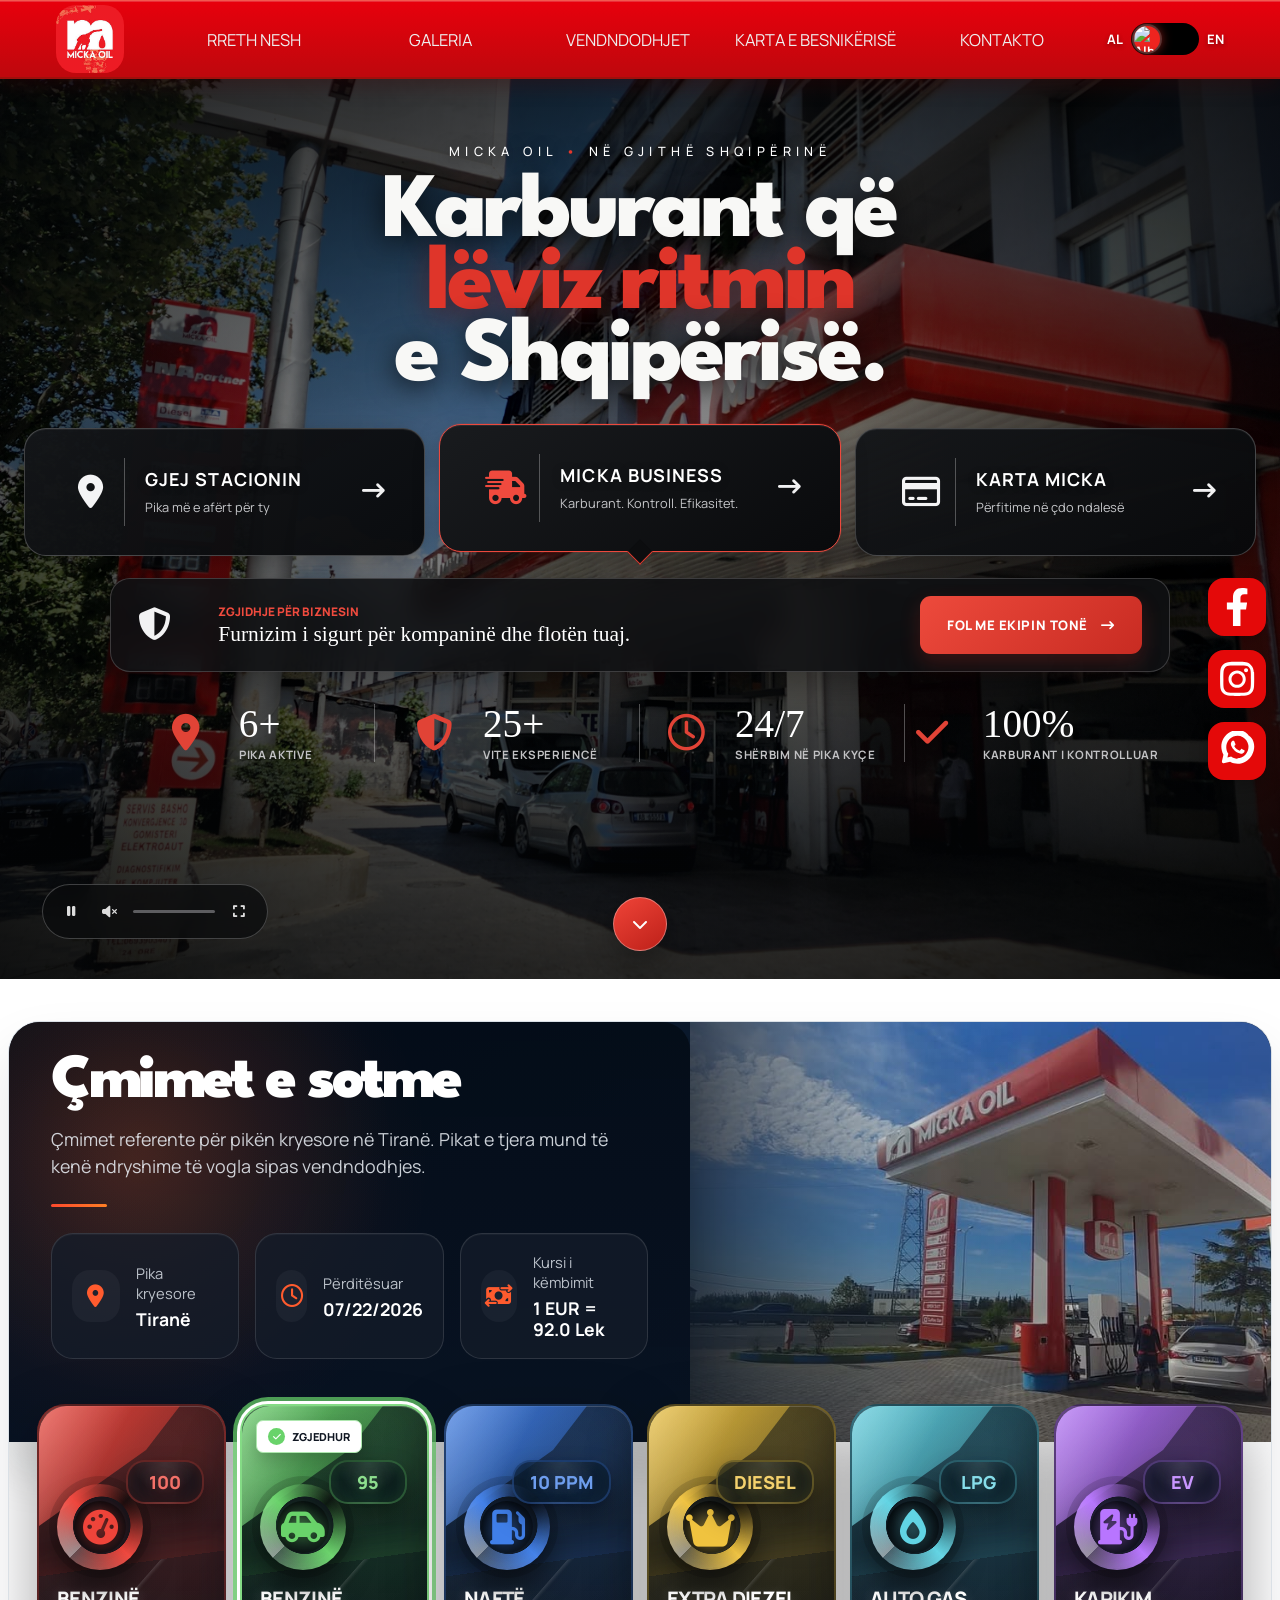
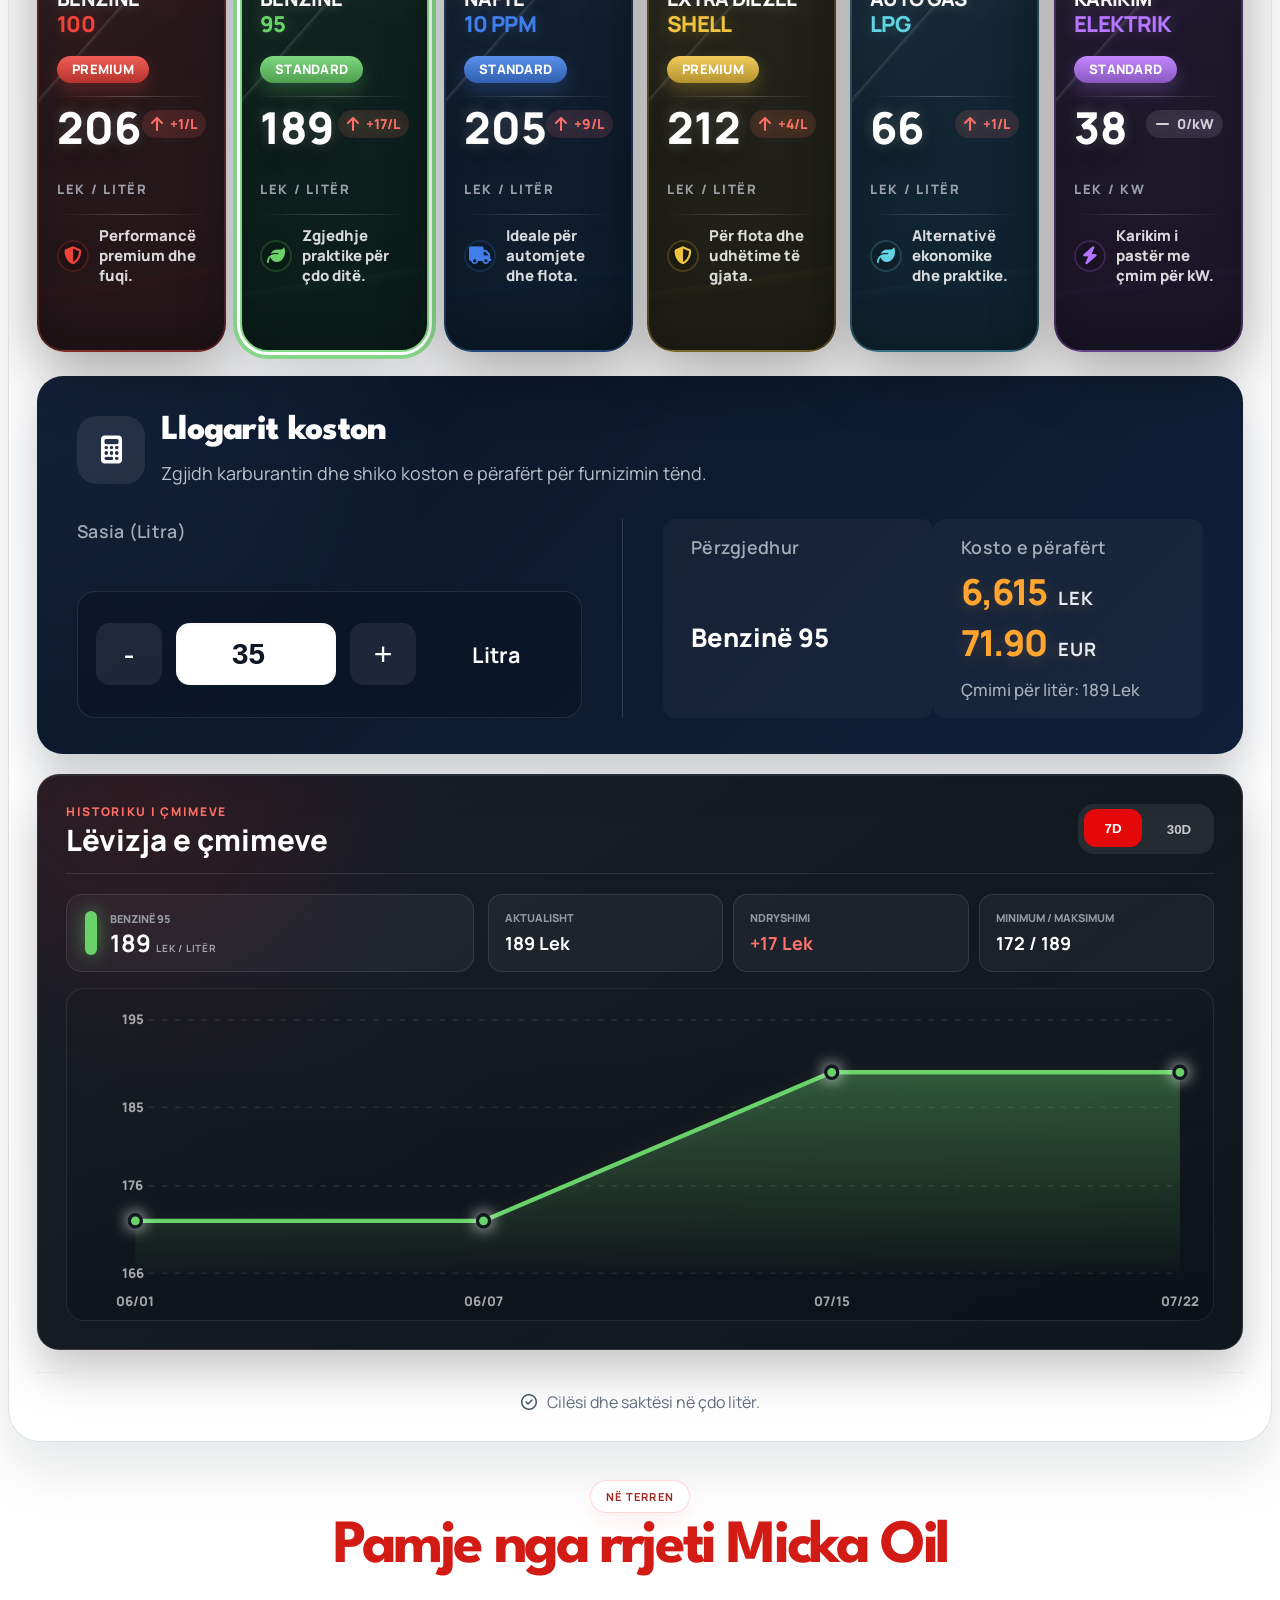
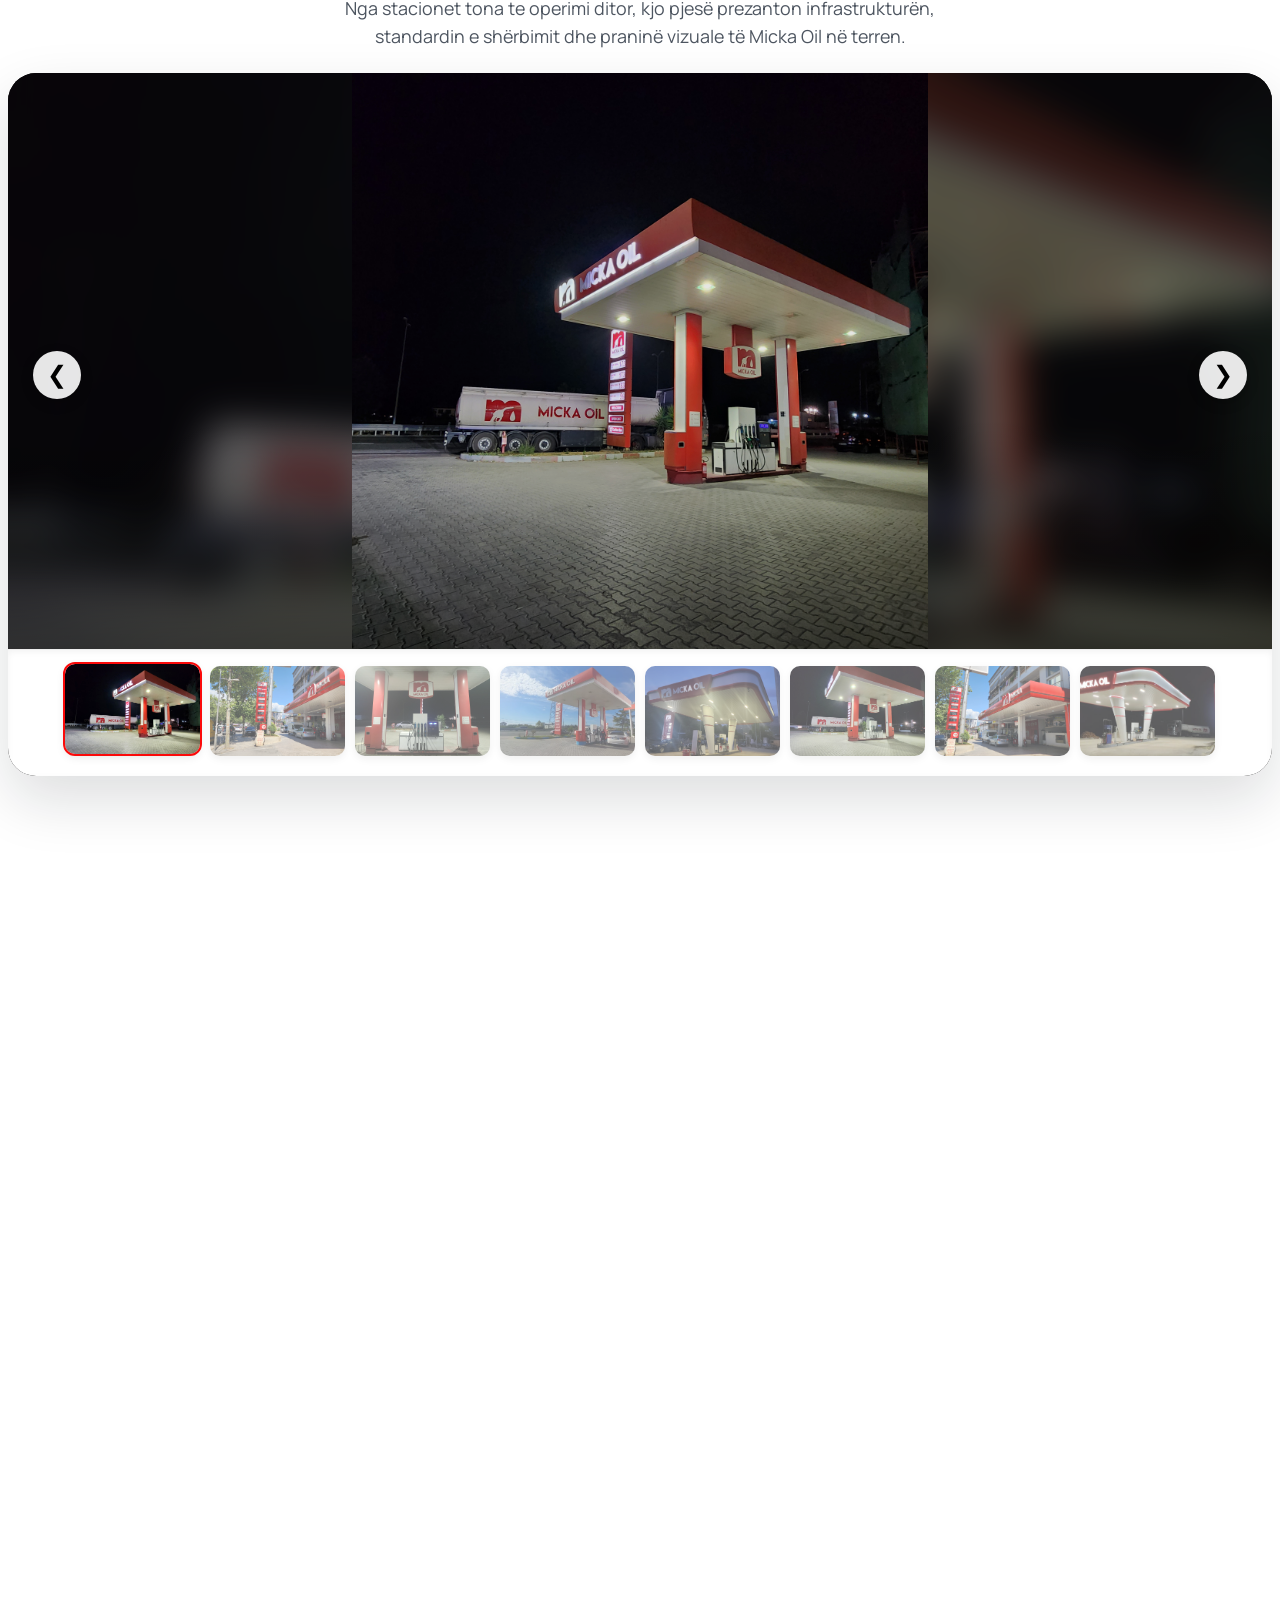
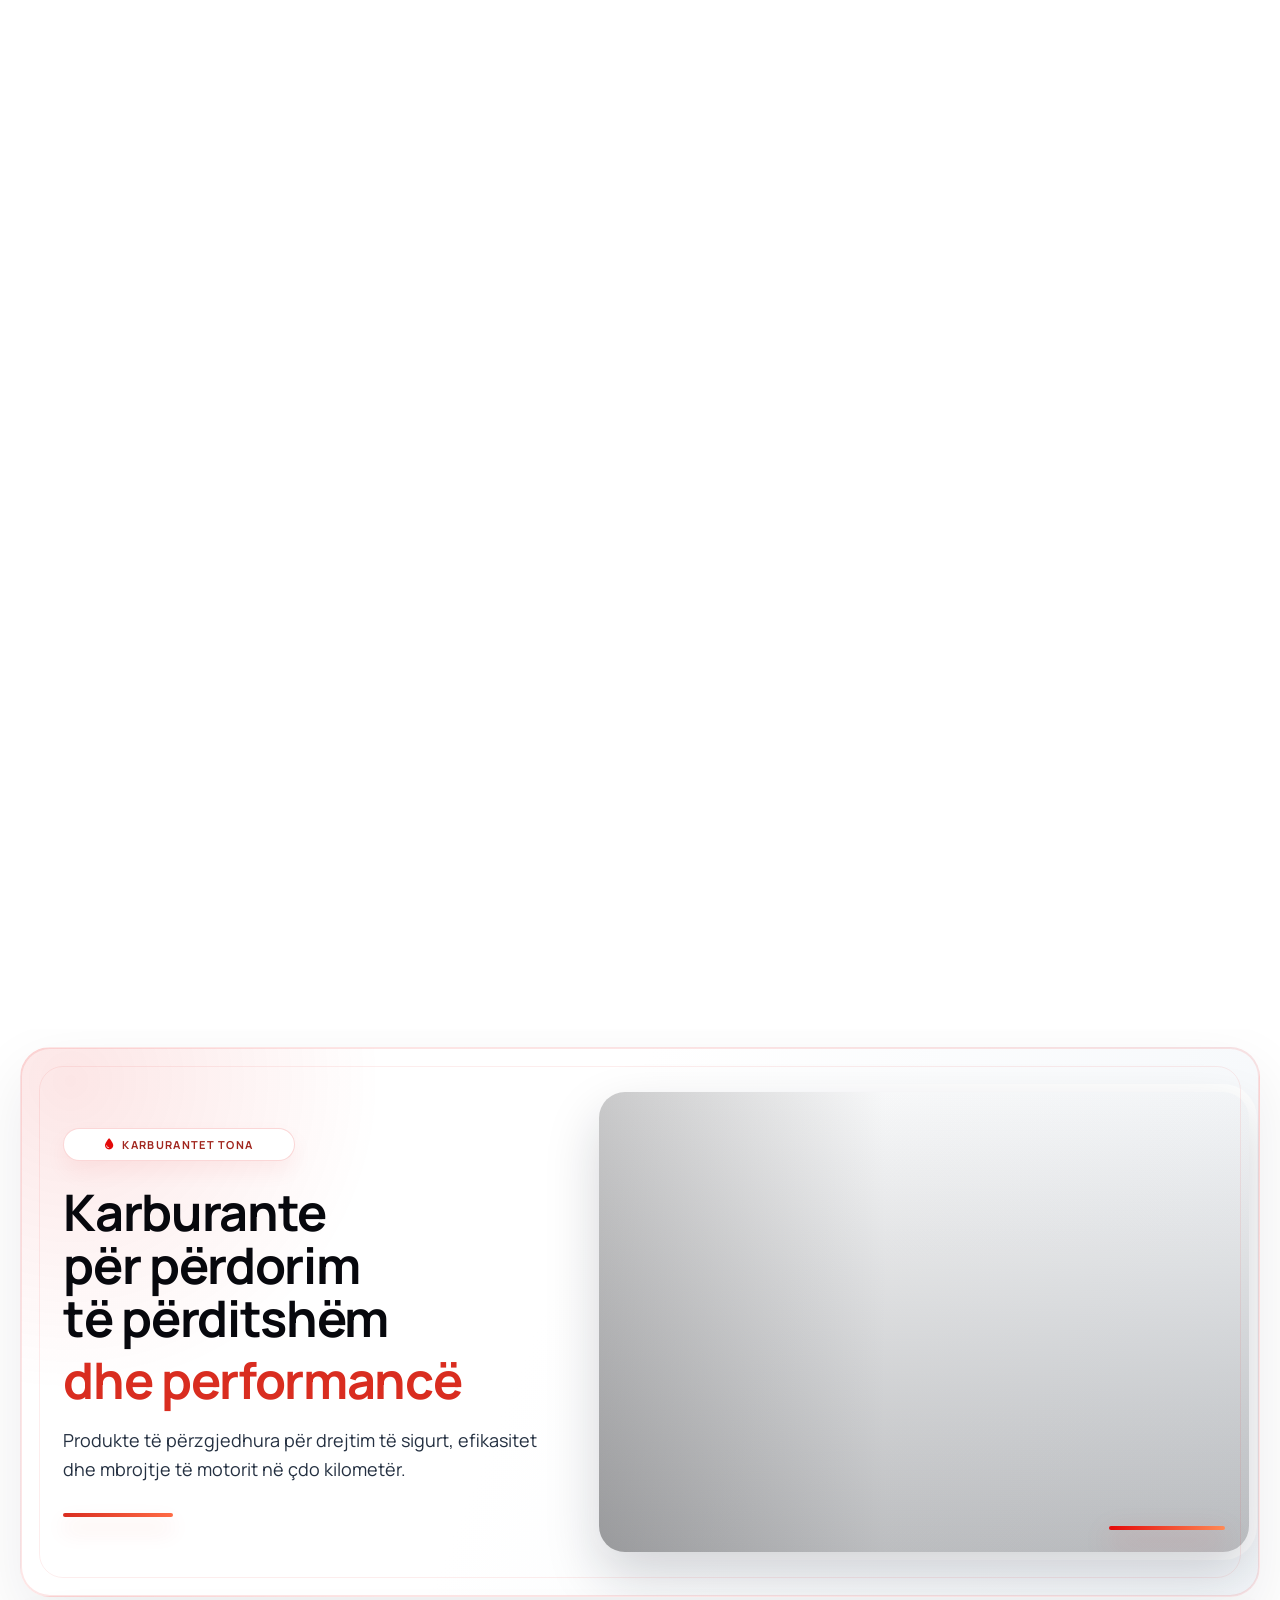
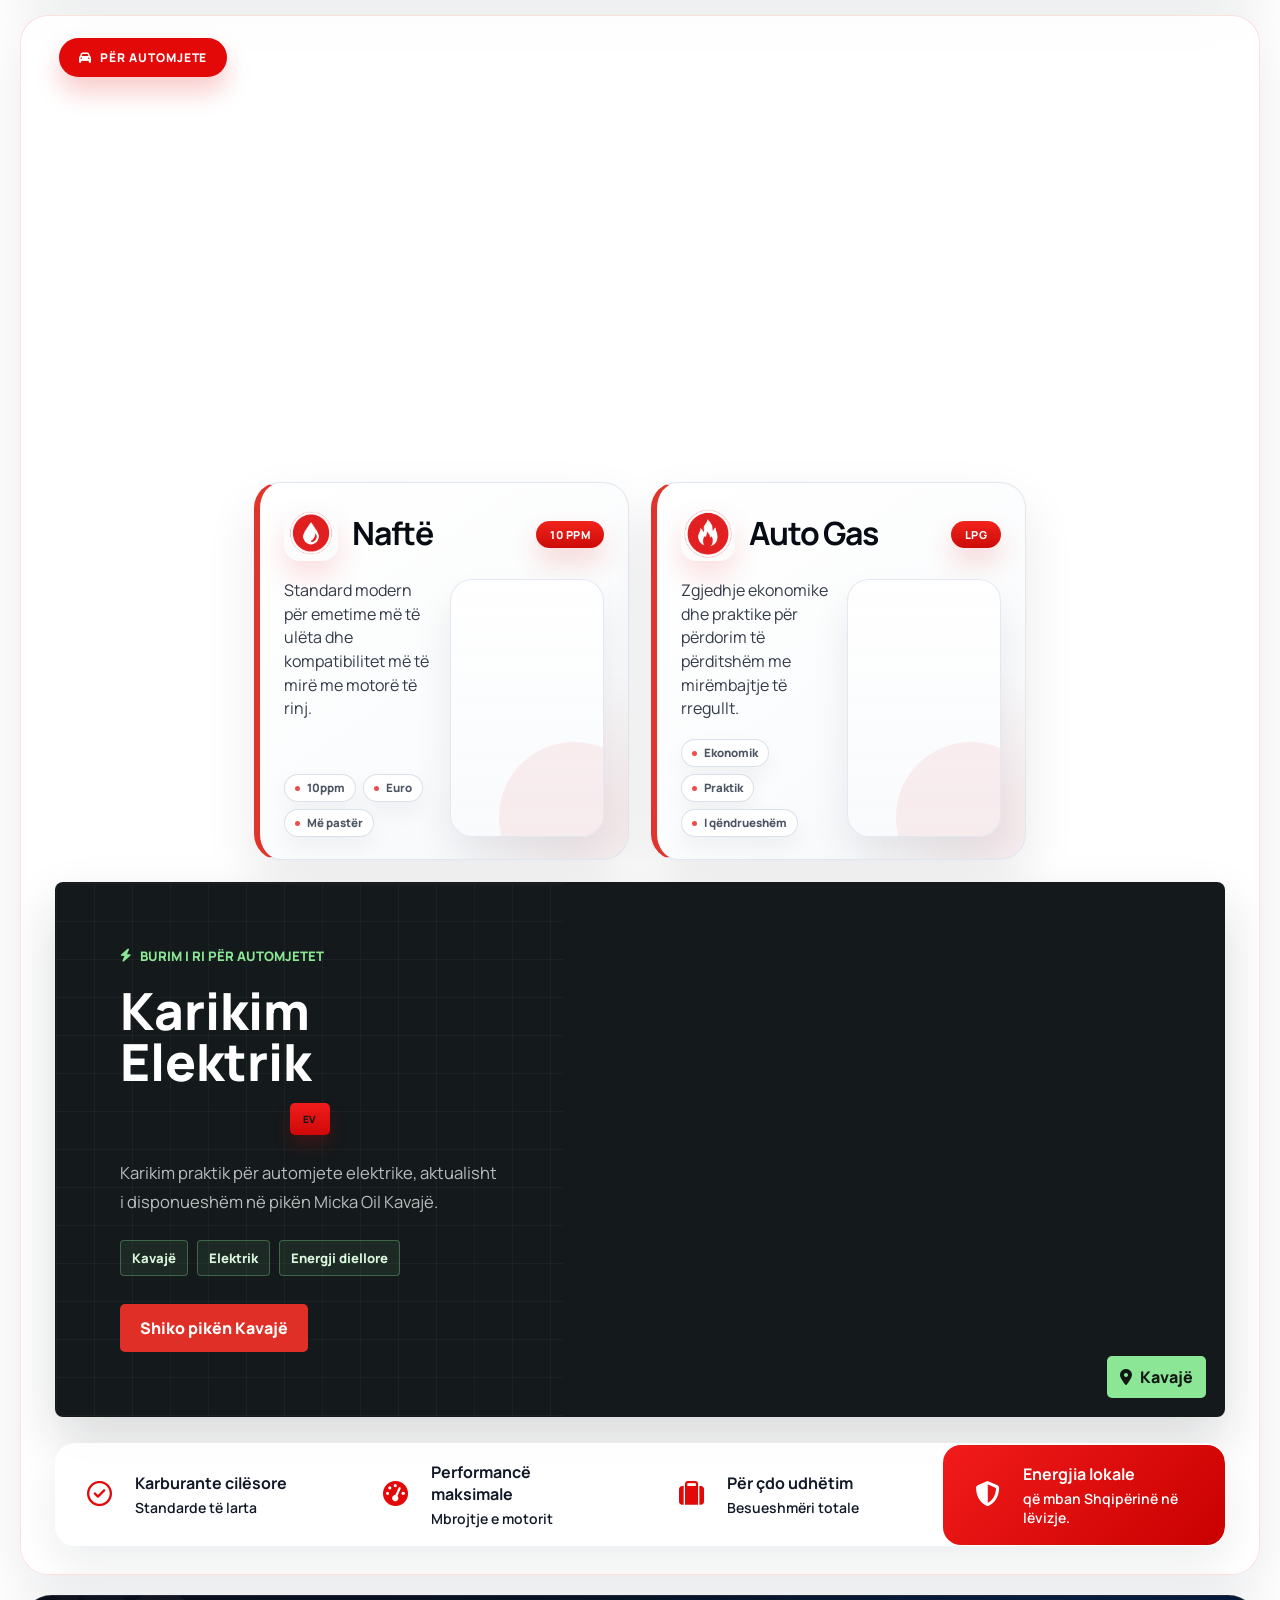
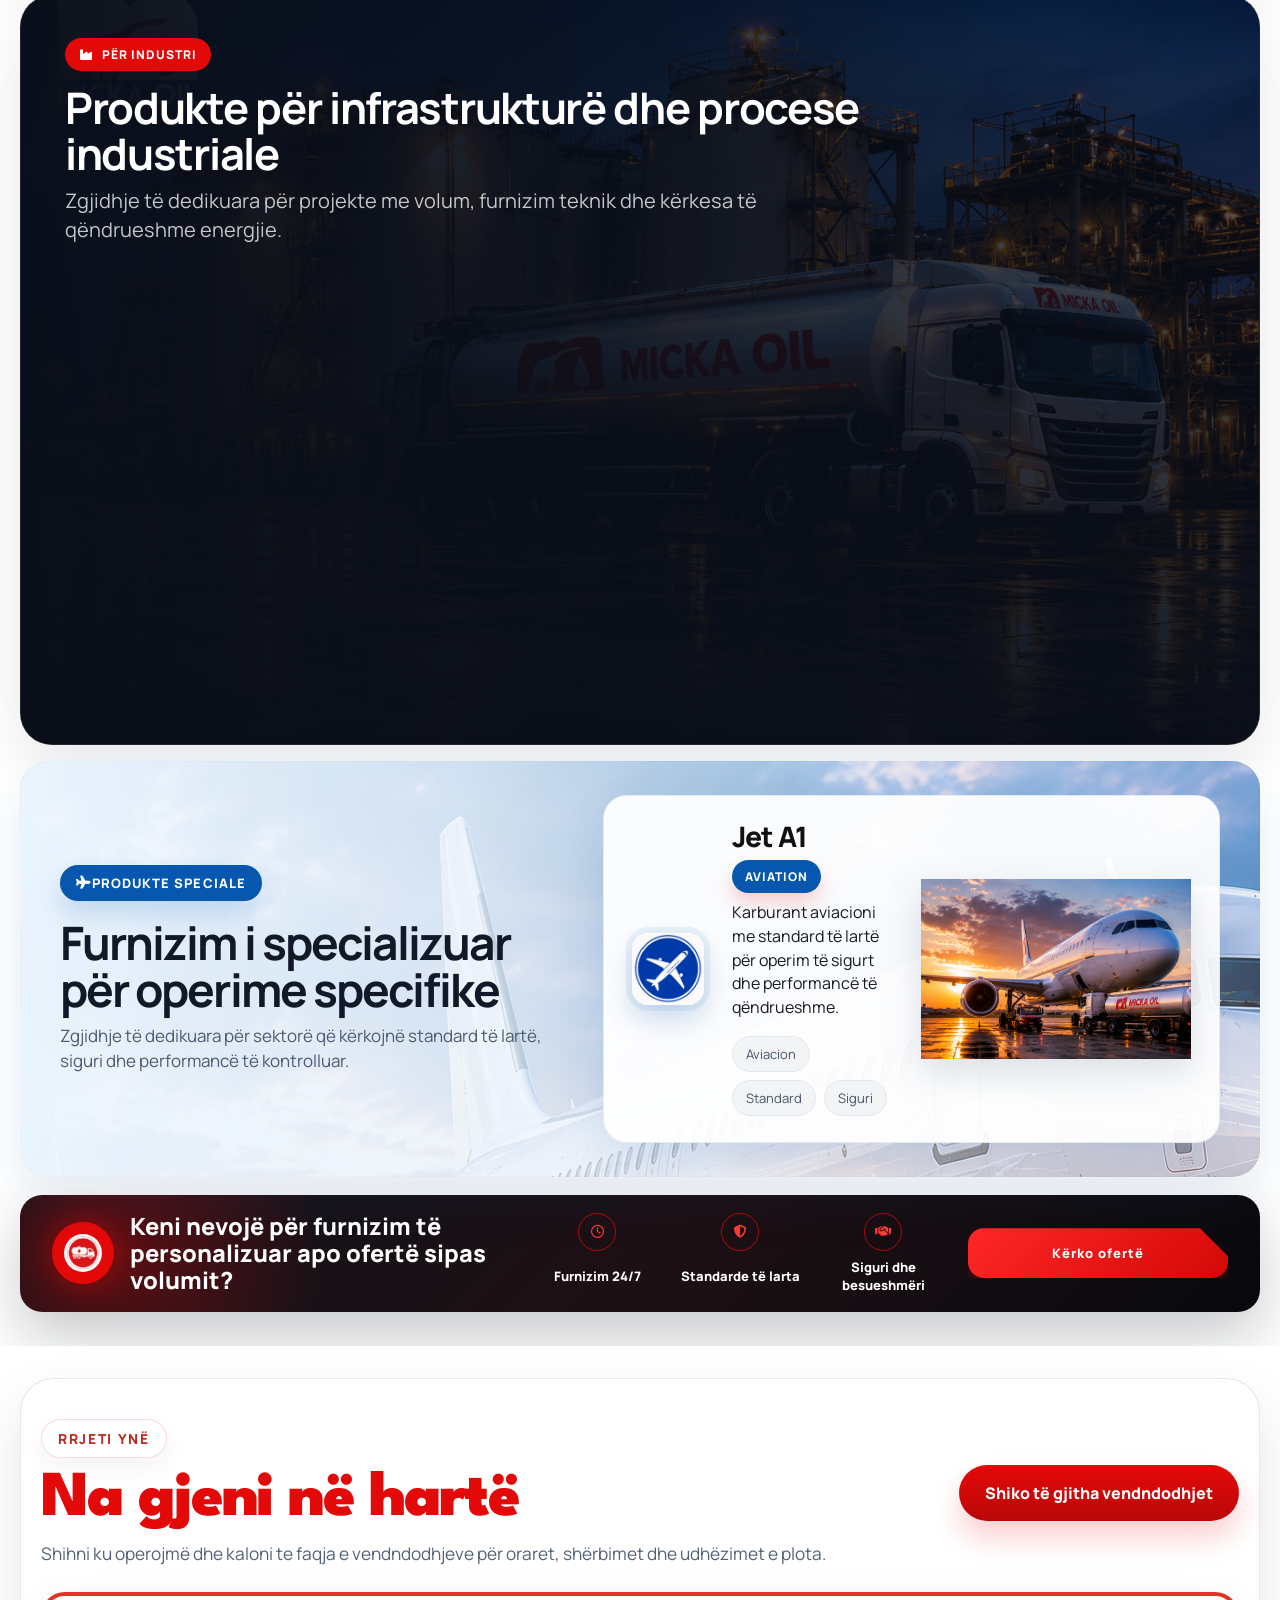
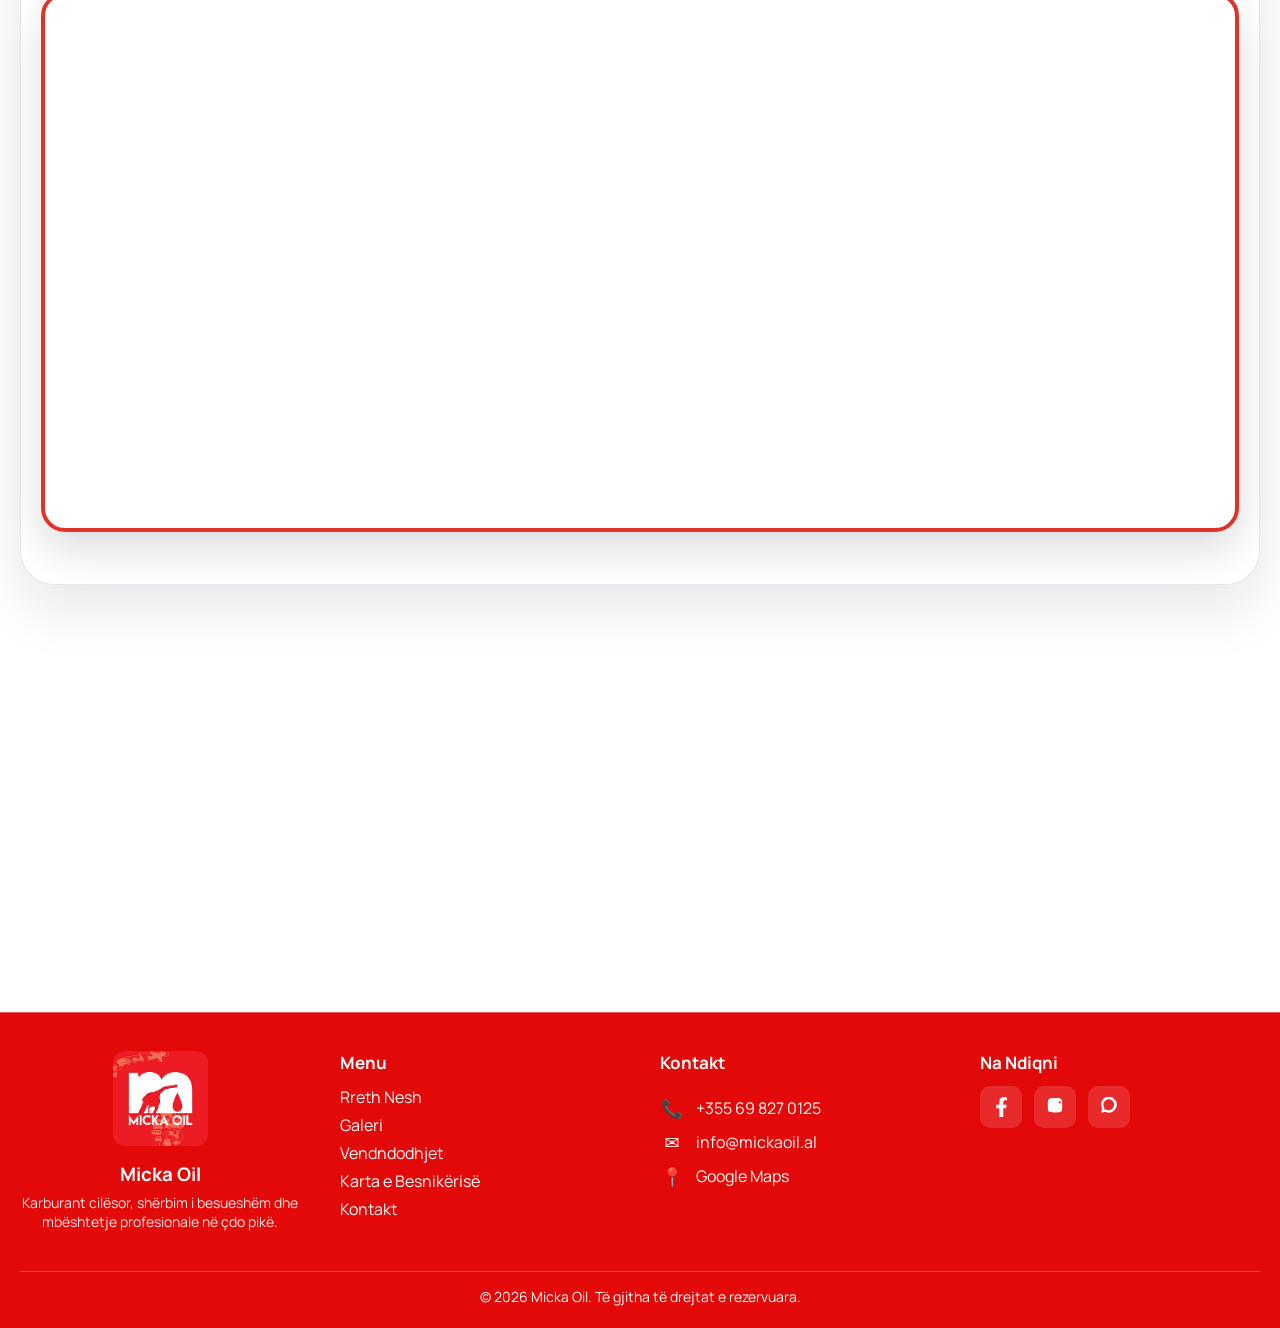
==== commit 9bf5baa9: "Unify navbar styling across all pages" ====
--- a/index.html
+++ b/index.html
@@ -49,7 +49,7 @@
   <link rel="preload" href="images/Tirane.jpg" as="image" fetchpriority="high" />
   <link rel="preload" href="images/preload video.mp4" as="video" type="video/mp4" fetchpriority="high" />
   <link rel="preload" href="images/video furnizim.mp4" as="video" type="video/mp4" fetchpriority="high" />
-  <link rel="stylesheet" href="style.css?v=20260804-products-balanced" />
+  <link rel="stylesheet" href="style.css?v=20260819-navbar-unified" />
   <link rel="stylesheet" href="video-hero.css?v=20260804-navbar-sticky" />
 
   <!-- Font Awesome for footer icons -->
--- a/style.css
+++ b/style.css
@@ -19341,31 +19341,21 @@
   }
 }
 
-/* Equal-column navigation rhythm + restrained brand motifs. */
+/* Shared navbar finish — identical to the approved homepage navbar. */
 .navbar {
-  isolation: isolate;
-  background-color: #df3029;
-  background-image:
-    radial-gradient(circle at 7% 28%, rgba(255,255,255,.24) 0 1px, transparent 1.6px),
-    radial-gradient(circle at 92% 72%, rgba(255,255,255,.18) 0 1px, transparent 1.6px),
-    repeating-linear-gradient(118deg, transparent 0 92px, rgba(255,255,255,.035) 93px 94px, transparent 95px 184px),
-    linear-gradient(180deg, rgba(235,55,47,.98), rgba(216,43,36,.96));
-  background-size: 170px 76px, 230px 76px, auto, auto;
-  background-position: 0 0, 0 0, center, center;
+  isolation: auto;
+  border-top: 1px solid #f15a50;
+  border-bottom: 2px solid #9f100c;
+  background-color: #be080d;
+  background-image: linear-gradient(180deg, rgba(232,0,12,.98) 0%, rgba(190,8,13,.98) 100%);
+  background-size: auto;
+  background-position: center;
+  box-shadow: 0 7px 18px rgba(72,0,0,.28), 0 1px 0 rgba(255,255,255,.18) inset;
 }
 
 .navbar::before {
-  content: "";
-  position: absolute;
-  inset: 0;
-  z-index: 0;
-  display: block;
-  pointer-events: none;
-  opacity: .6;
-  background:
-    radial-gradient(72% 155% at 8% -82%, transparent 57%, rgba(255,255,255,.22) 57.35%, transparent 57.8%),
-    radial-gradient(64% 145% at 88% 175%, transparent 61%, rgba(255,145,137,.22) 61.35%, transparent 61.8%),
-    linear-gradient(105deg, transparent 0 28%, rgba(255,255,255,.055) 36%, transparent 44% 100%);
+  display: none;
+  content: none;
 }
 
 .navbar__container {
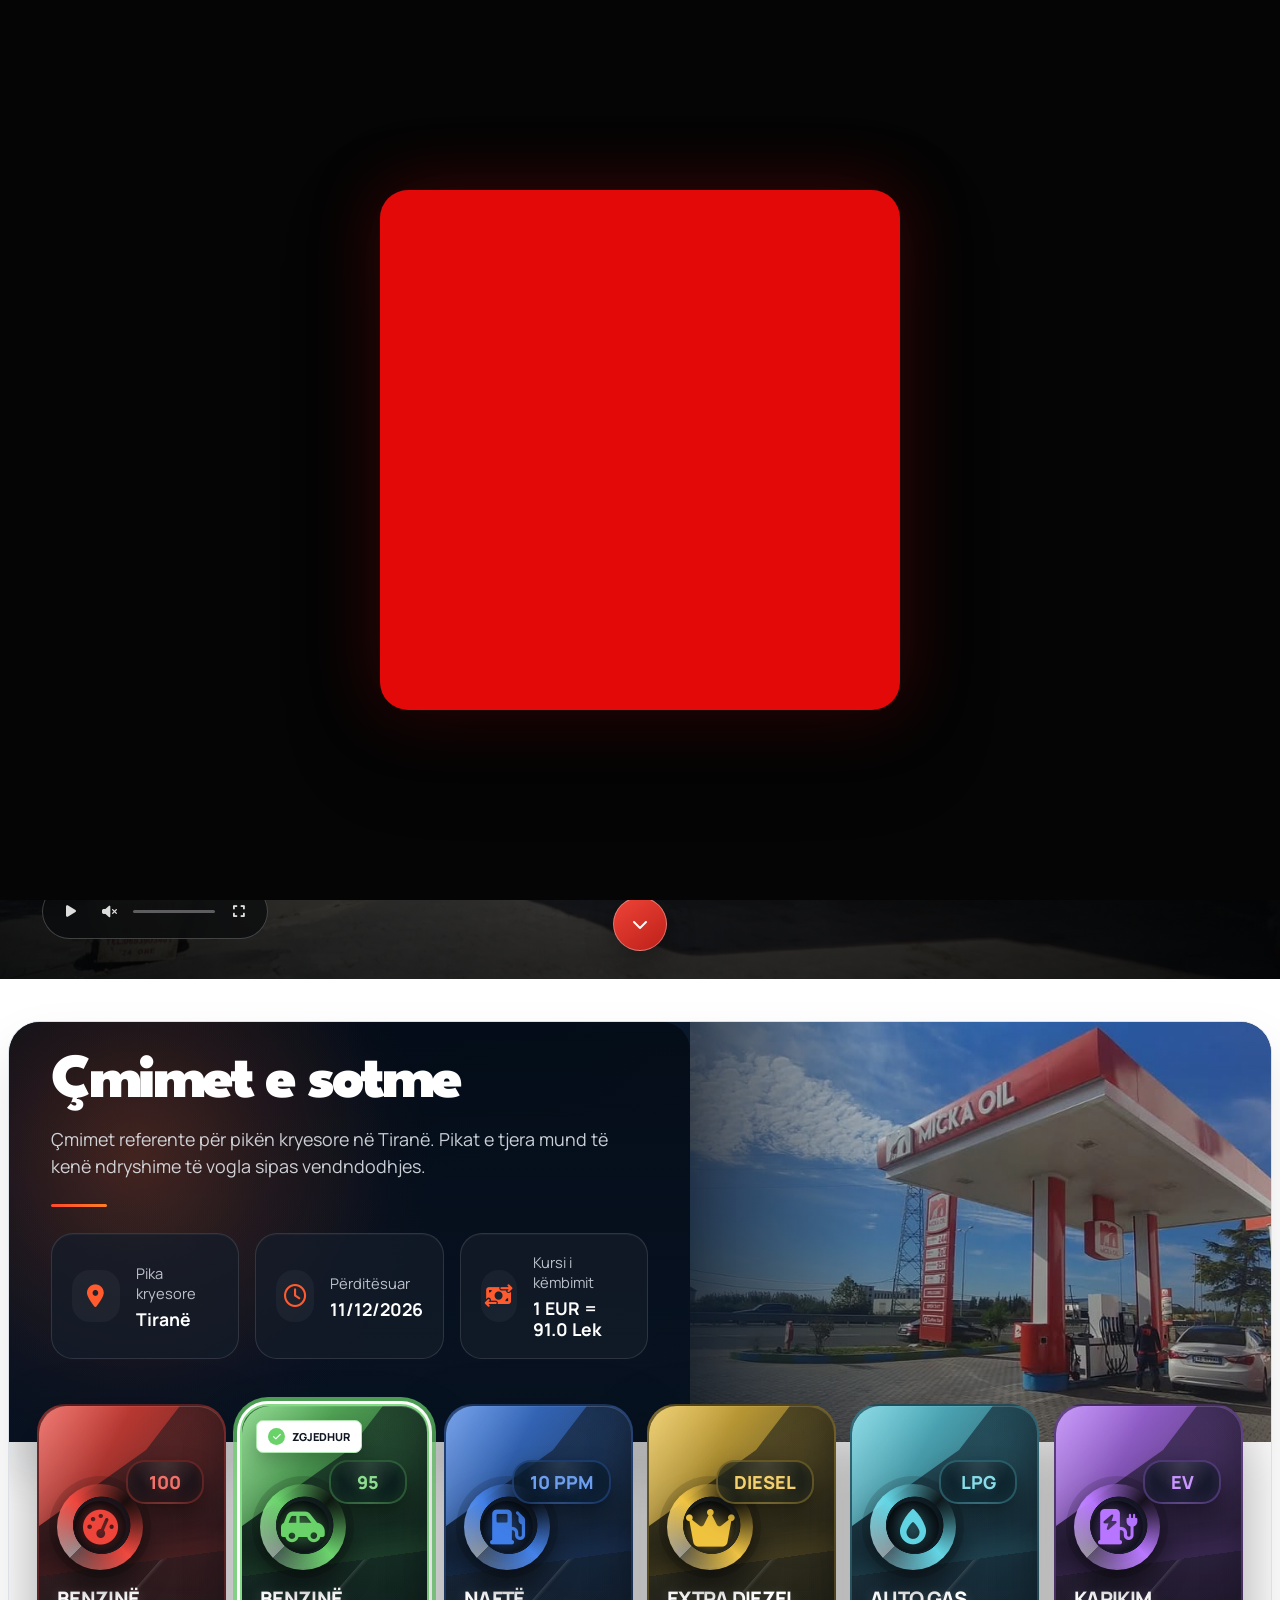
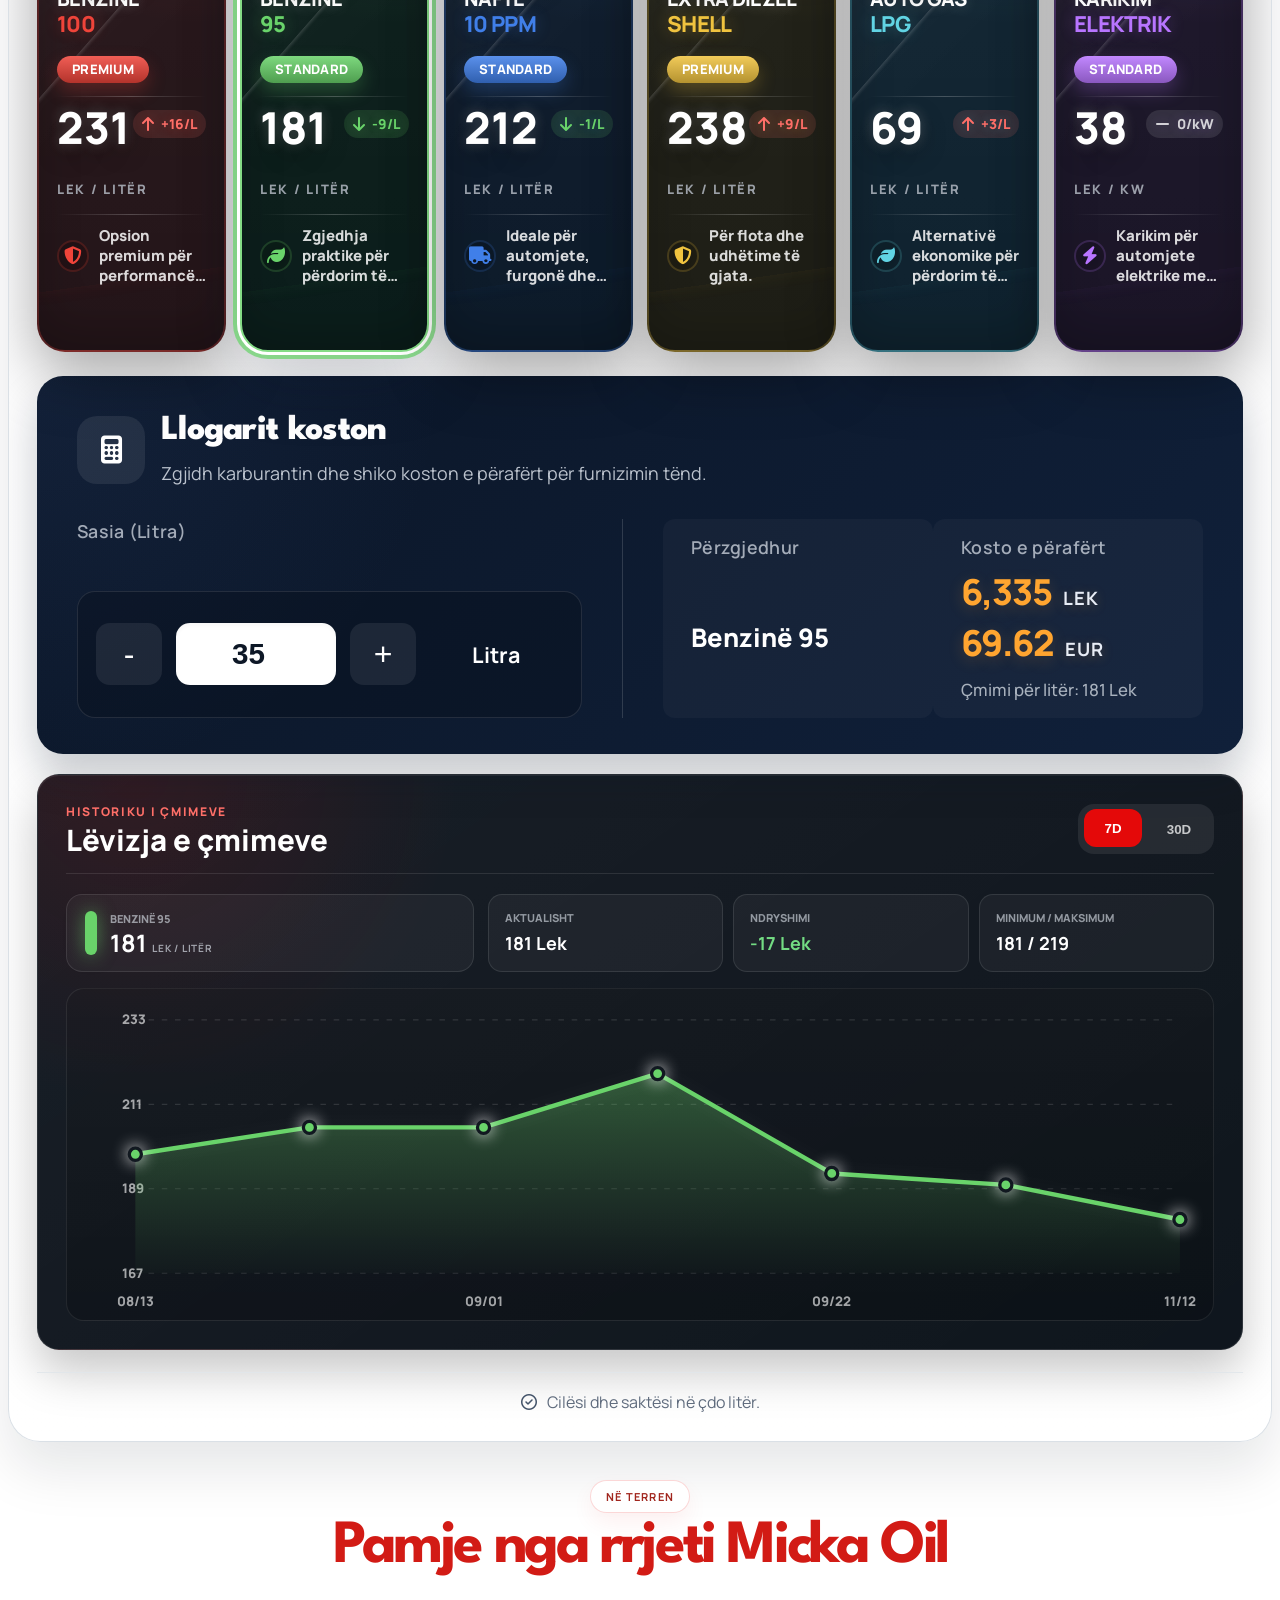
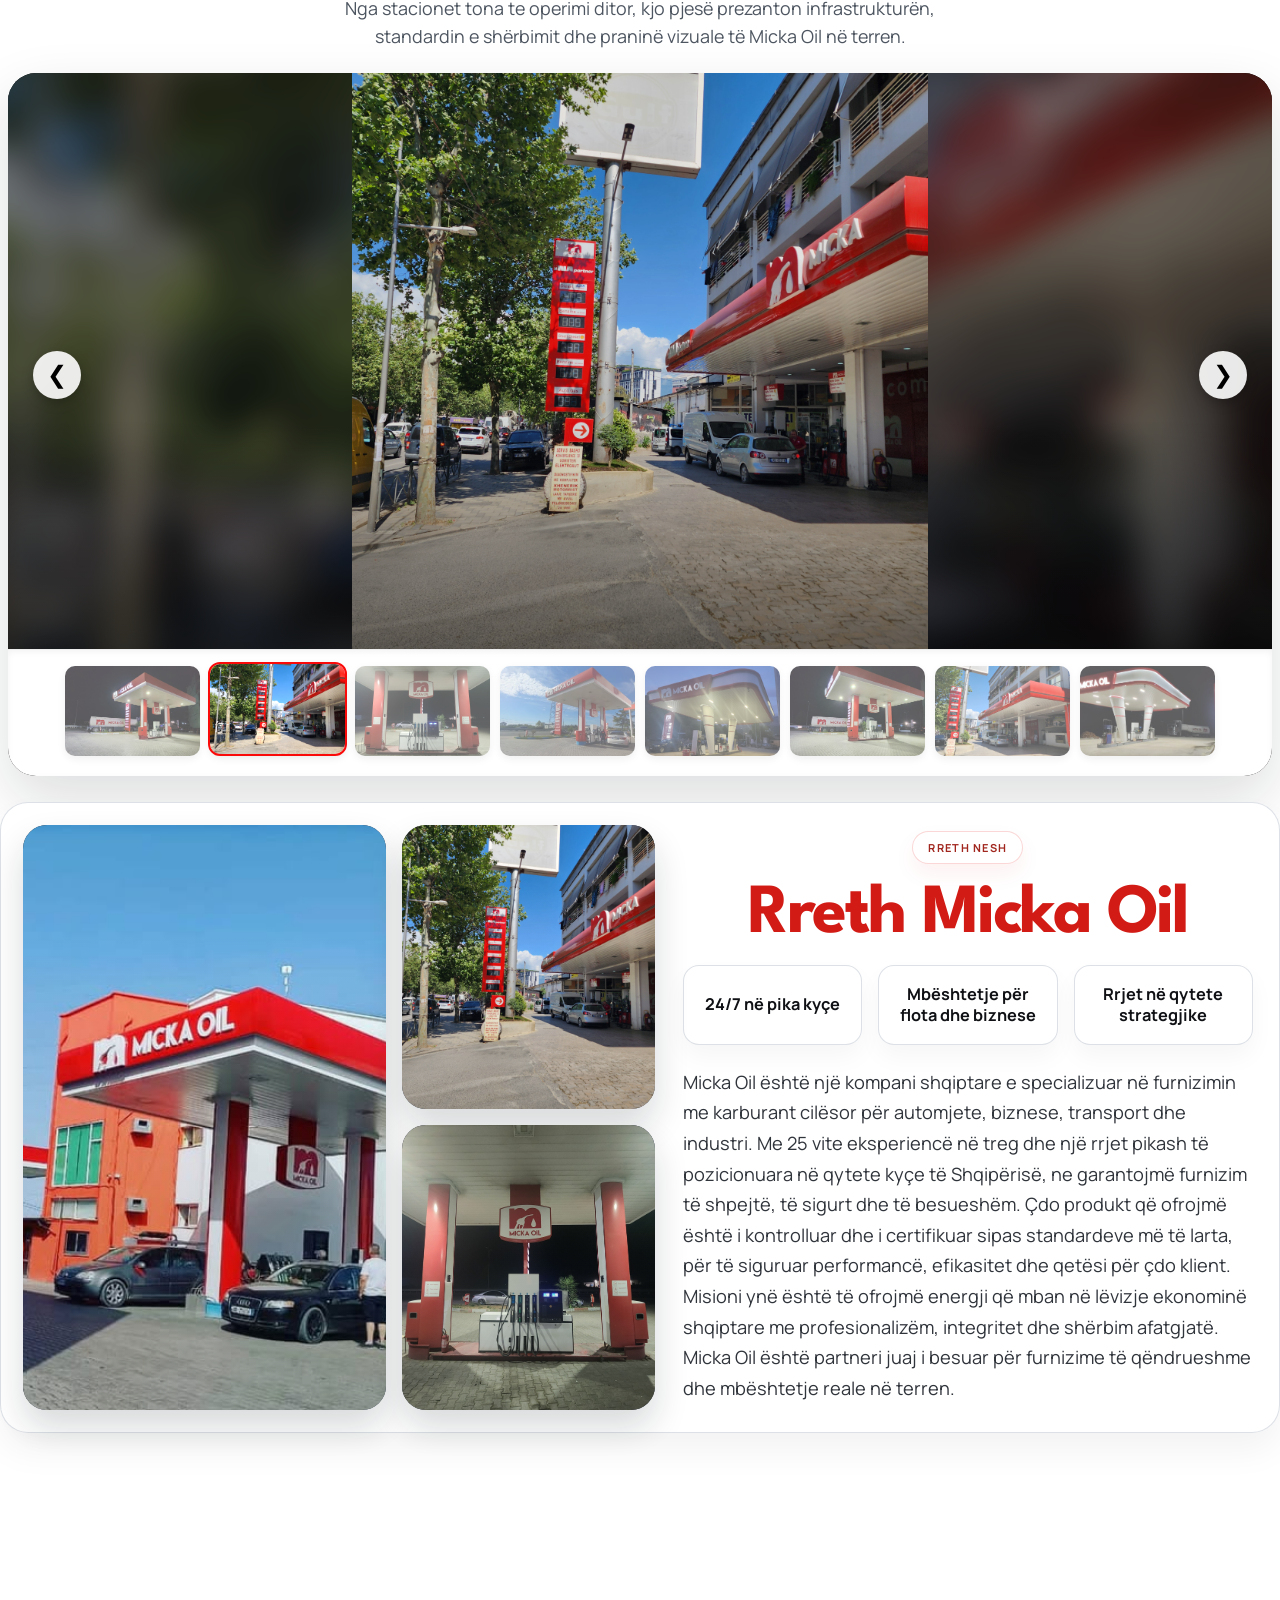
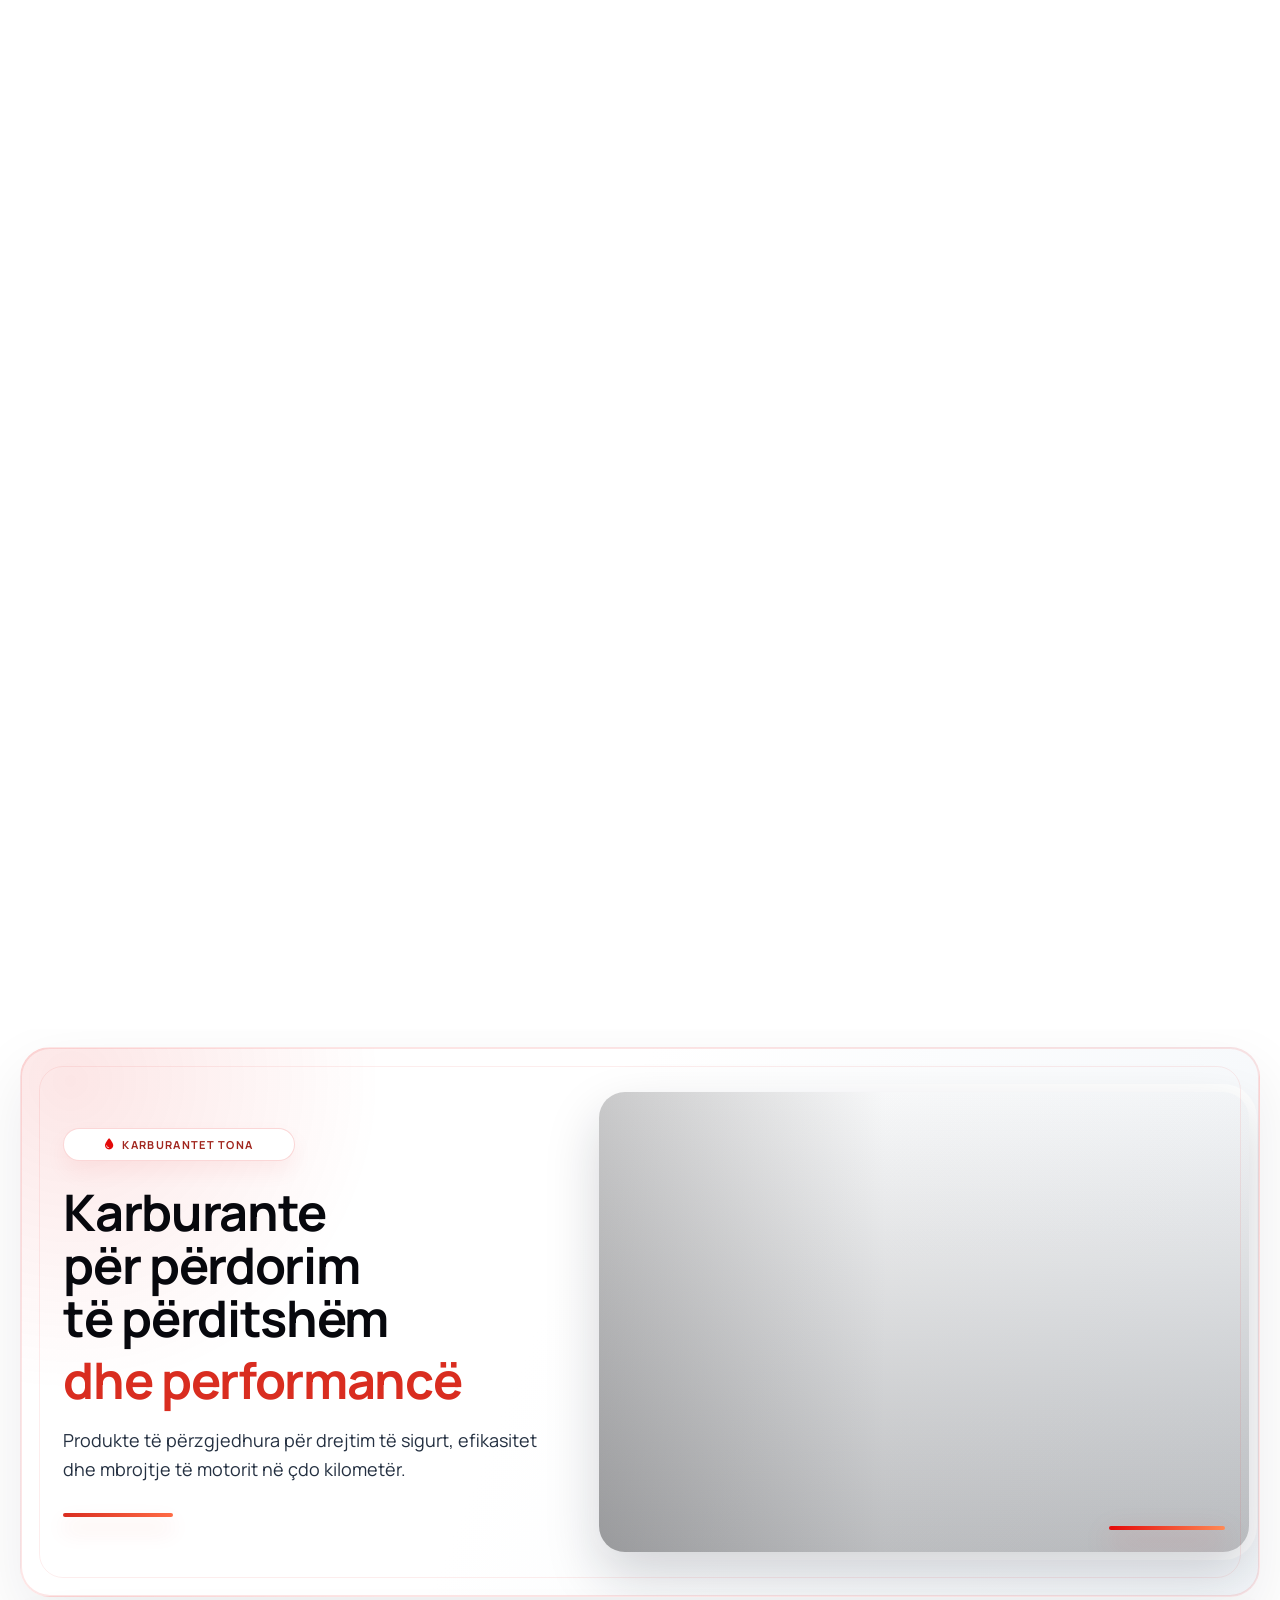
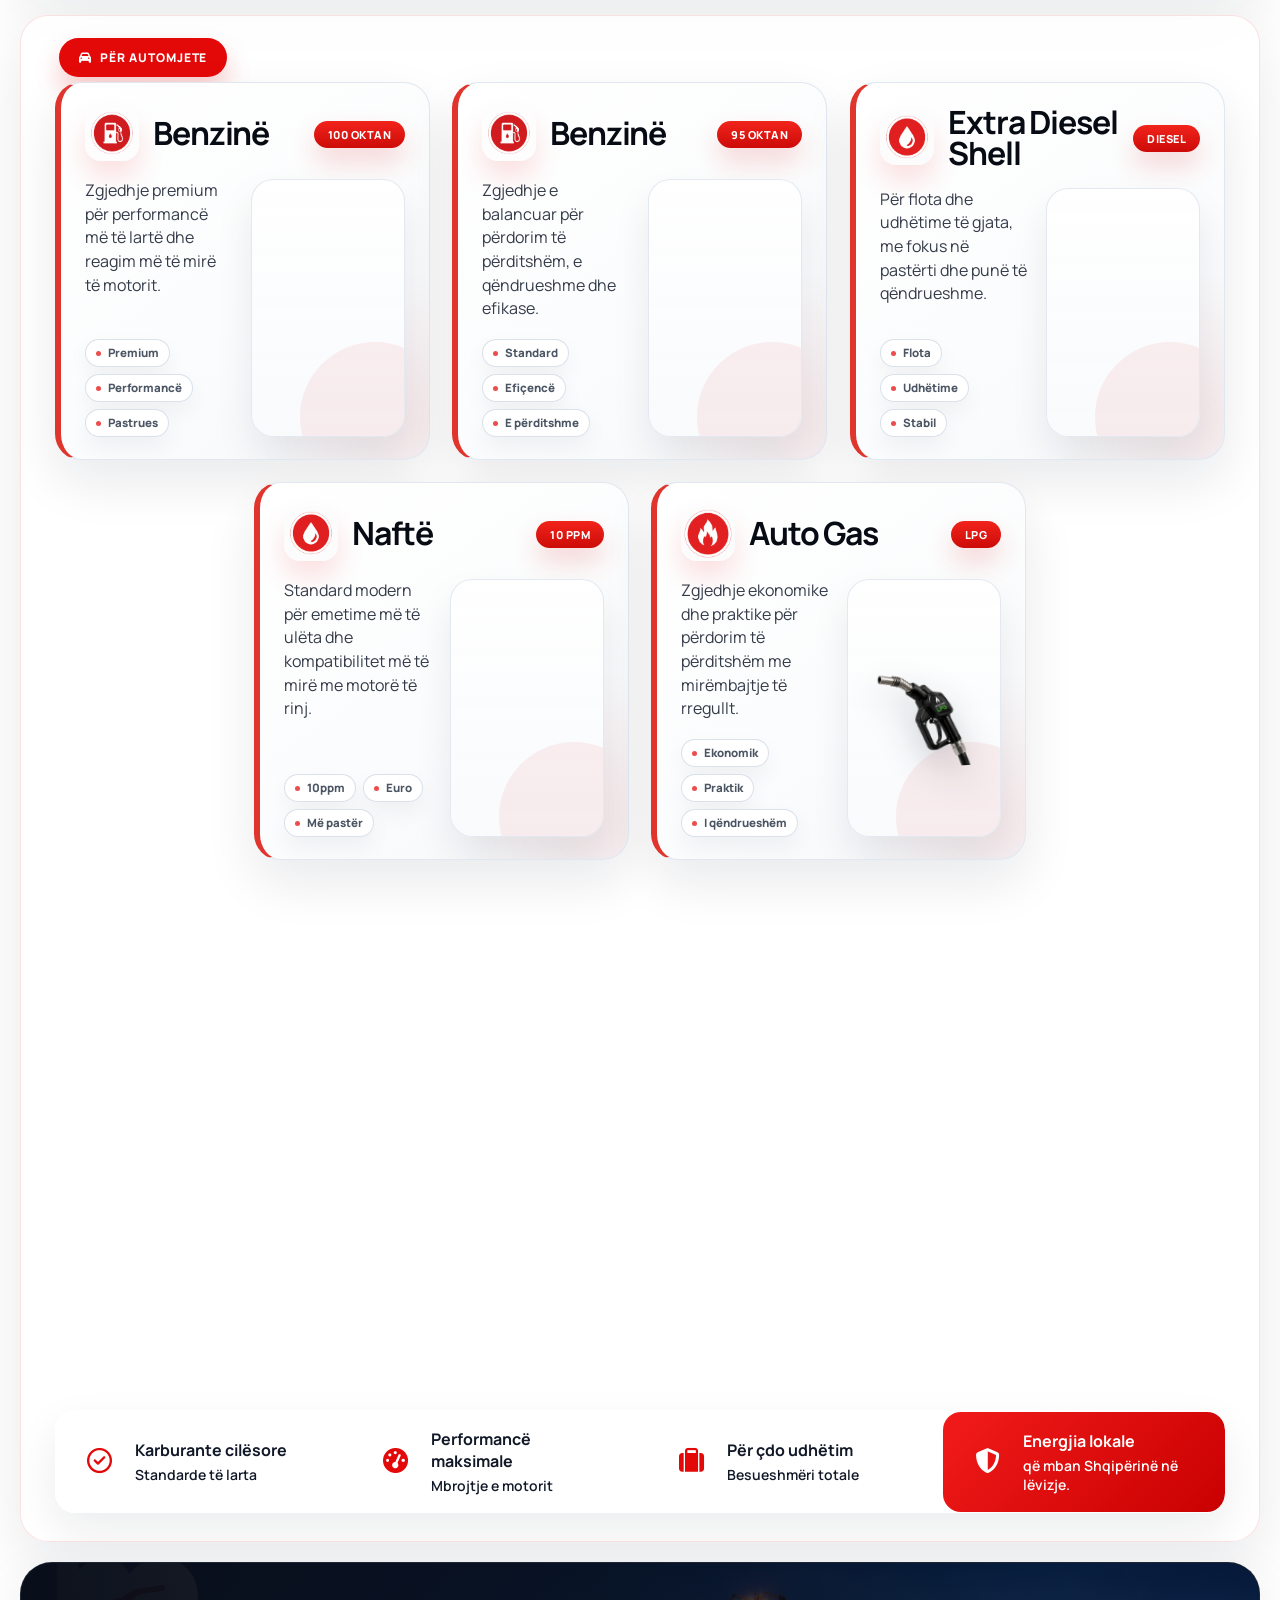
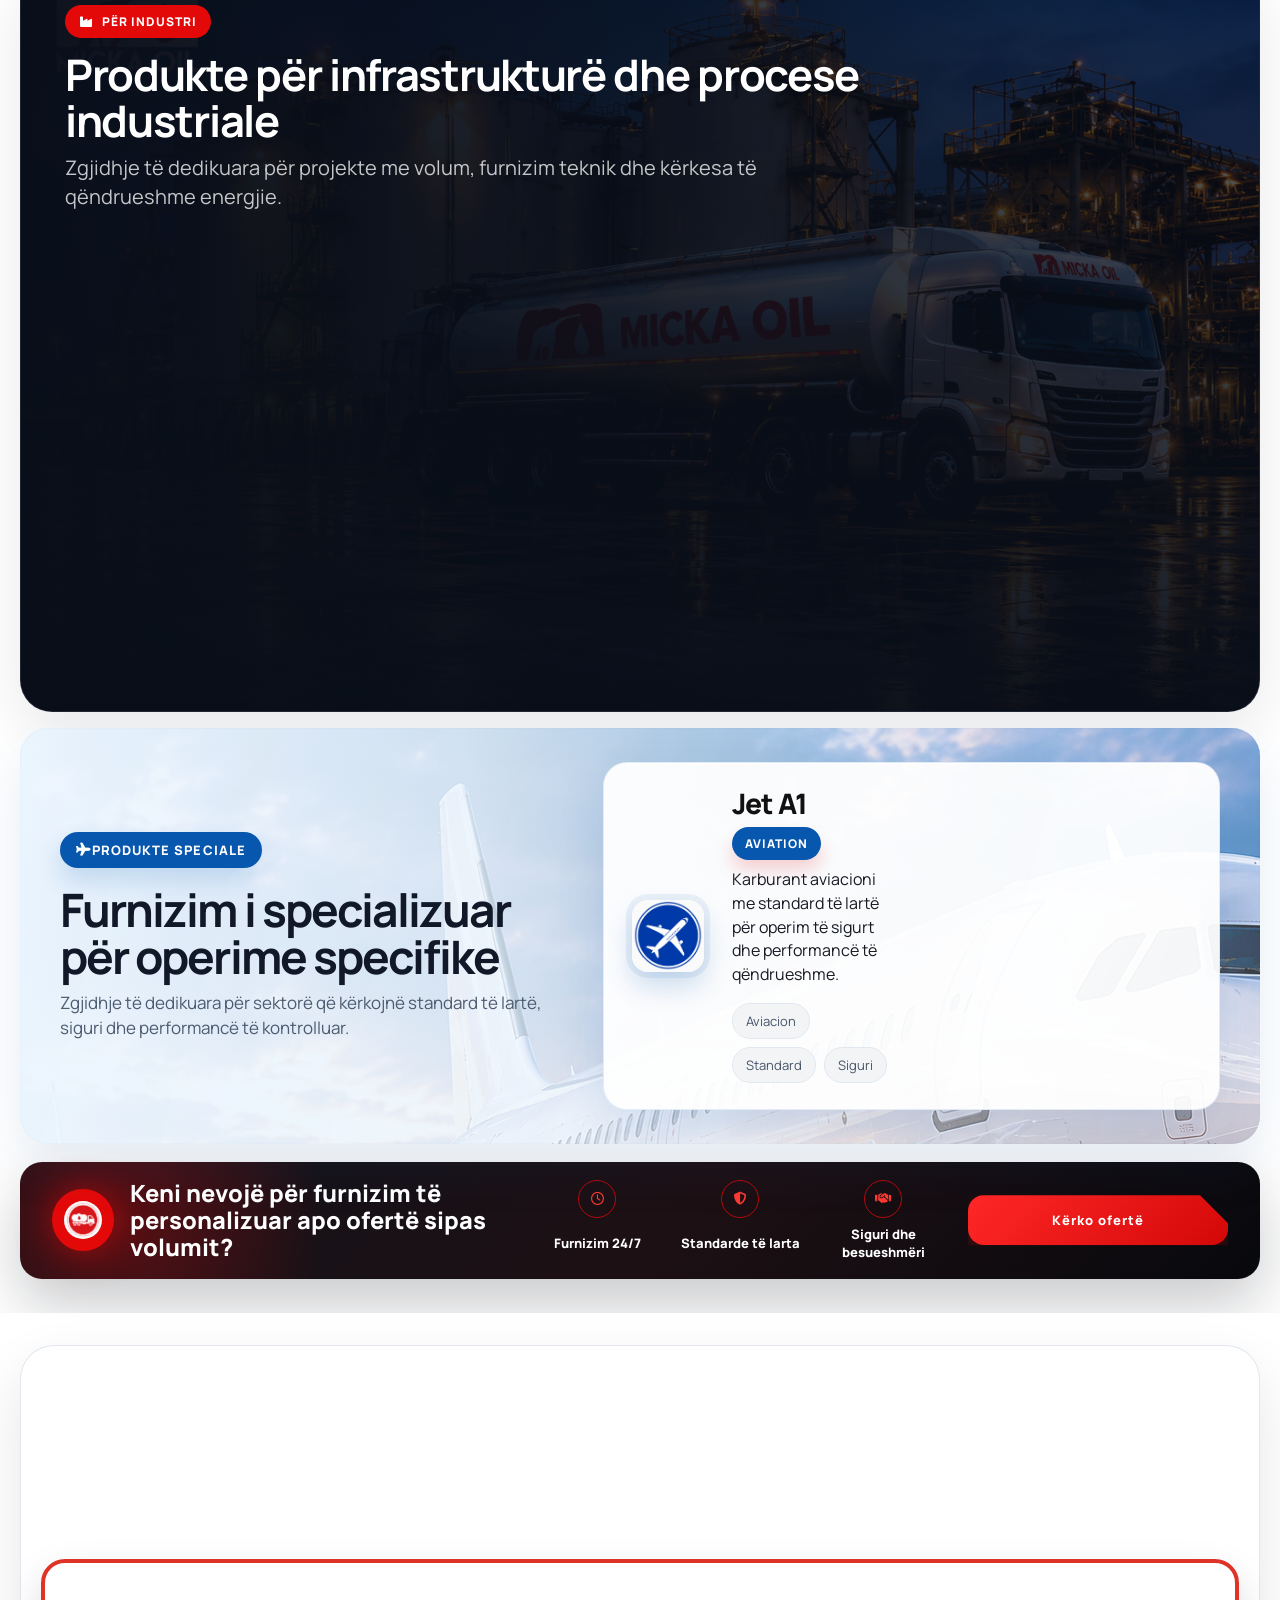
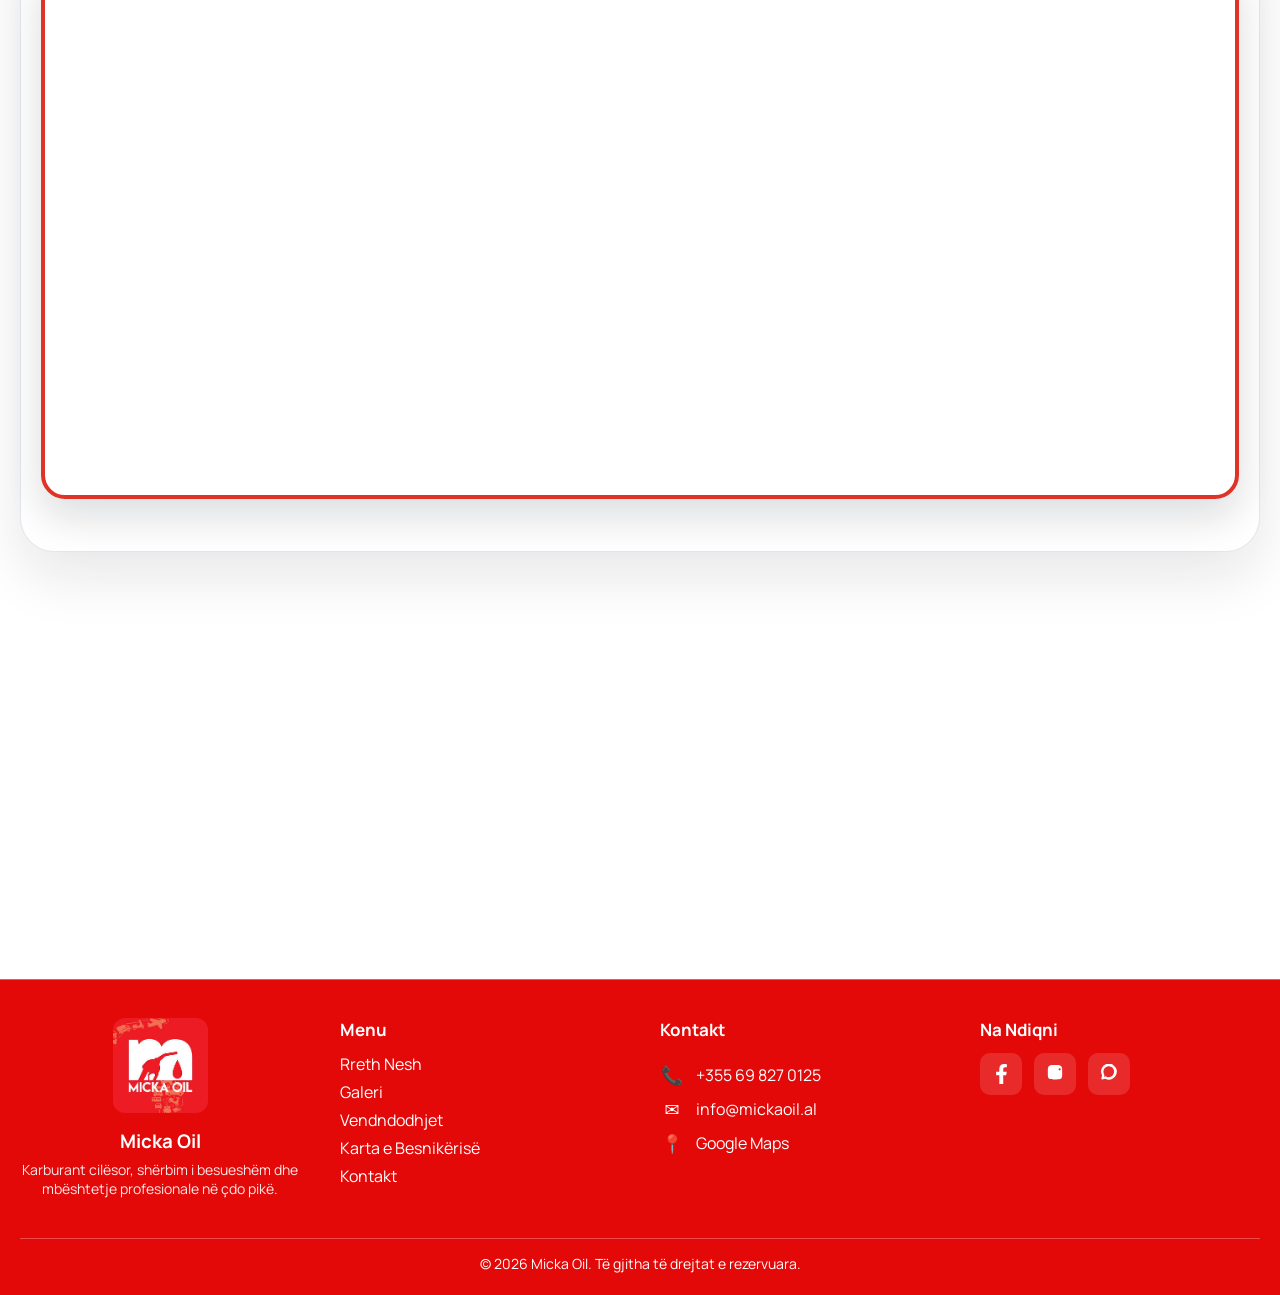
==== commit 8b4f672b: "Finish site updates and refresh fuel prices" ====
--- a/index.html
+++ b/index.html
@@ -46,10 +46,8 @@
   />
   <link rel="icon" href="images/logo.png" />
   <link rel="preload" href="images/logo.png" as="image" fetchpriority="high" />
-  <link rel="preload" href="images/Tirane.jpg" as="image" fetchpriority="high" />
-  <link rel="preload" href="images/preload video.mp4" as="video" type="video/mp4" fetchpriority="high" />
-  <link rel="preload" href="images/video furnizim.mp4" as="video" type="video/mp4" fetchpriority="high" />
-  <link rel="stylesheet" href="style.css?v=20260819-navbar-unified" />
+  <link rel="preload" href="images/tirane-hero-poster.webp" as="image" fetchpriority="high" />
+  <link rel="stylesheet" href="style.css?v=20261111-social-position" />
   <link rel="stylesheet" href="video-hero.css?v=20260804-navbar-sticky" />
 
   <!-- Font Awesome for footer icons -->
@@ -68,20 +66,11 @@
   
   <div id="preloader" aria-hidden="true">
     <div class="loader-content">
-      <video id="preloadVideo" class="preload-video" autoplay muted playsinline preload="auto">
-        <source src="images/preload video.mp4" type="video/mp4" />
+      <video id="preloadVideo" class="preload-video" muted playsinline preload="none">
+        <source data-src="images/preload-logo-animation.mp4" type="video/mp4" />
       </video>
     </div>
   </div>
-  <script>
-    window.setTimeout(function () {
-      var loader = document.getElementById("preloader");
-      if (!loader) return;
-      loader.classList.add("hidden");
-      window.setTimeout(function () { loader.remove(); }, 500);
-    }, 1800);
-  </script>
-
   <!-- 02. FLOATING SOCIAL LINKS -->
   <div class="floating-social" id="floatingSocial">
     <!-- Facebook -->
@@ -179,140 +168,55 @@
 
   <!-- 04. HERO SECTION -->
   <section class="video-hero" id="videoHero">
-    <video class="video-hero__media" id="heroVideo" autoplay muted loop playsinline preload="auto" poster="images/Tirane.jpg">
-      <source src="images/video furnizim.mp4" type="video/mp4" />
+    <video class="video-hero__media" id="heroVideo" muted loop playsinline preload="none" poster="images/tirane-hero-poster.webp">
+      <source data-src="images/video furnizim.mp4" type="video/mp4" />
     </video>
     <div class="video-hero__overlay" aria-hidden="true"></div>
 
     <div class="video-hero__inner">
-      <p class="video-hero__eyebrow">MICKA OIL <b>•</b> NË GJITHË SHQIPËRINË</p>
-      <h1>Karburant që<br><span>lëviz ritmin</span><br>e Shqipërisë.</h1>
-
-      <nav class="video-hero__services" aria-label="Shërbimet kryesore">
+      <p class="video-hero__eyebrow" data-lang-html="video_hero_eyebrow">MICKA OIL <b>•</b> NË GJITHË SHQIPËRINË</p>
+      <h1 data-lang-html="home_title">Karburant që<br><span>lëviz ritmin</span><br>e Shqipërisë.</h1>
+
+      <nav class="video-hero__services" aria-label="Shërbimet kryesore" data-lang-aria-label="video_services_aria">
         <a class="video-service" href="location.html">
           <span class="video-service__icon"><i class="fa-solid fa-location-dot"></i></span>
-          <span class="video-service__text"><strong>GJEJ STACIONIN</strong><small>Pika më e afërt për ty</small></span>
+          <span class="video-service__text"><strong data-lang="video_station_title">GJEJ STACIONIN</strong><small data-lang="video_station_text">Pika më e afërt për ty</small></span>
           <i class="fa-solid fa-arrow-right-long video-service__arrow"></i>
         </a>
         <a class="video-service video-service--active" href="contact.html">
           <span class="video-service__icon"><i class="fa-solid fa-truck-fast"></i></span>
-          <span class="video-service__text"><strong>MICKA BUSINESS</strong><small>Karburant. Kontroll. Efikasitet.</small></span>
+          <span class="video-service__text"><strong data-lang="video_business_title">MICKA BUSINESS</strong><small data-lang="video_business_text">Karburant. Kontroll. Efikasitet.</small></span>
           <i class="fa-solid fa-arrow-right-long video-service__arrow"></i>
         </a>
         <a class="video-service" href="karta-besnikerise.html">
           <span class="video-service__icon"><i class="fa-regular fa-credit-card"></i></span>
-          <span class="video-service__text"><strong>KARTA MICKA</strong><small>Përfitime në çdo ndalesë</small></span>
+          <span class="video-service__text"><strong data-lang="video_card_title">KARTA MICKA</strong><small data-lang="video_card_text">Përfitime në çdo ndalesë</small></span>
           <i class="fa-solid fa-arrow-right-long video-service__arrow"></i>
         </a>
       </nav>
 
       <div class="video-business">
         <i class="fa-solid fa-shield-halved video-business__icon"></i>
-        <span><small>ZGJIDHJE PËR BIZNESIN</small><strong>Furnizim i sigurt për kompaninë dhe flotën tuaj.</strong></span>
-        <a href="contact.html">FOL ME EKIPIN TONË <i class="fa-solid fa-arrow-right-long"></i></a>
-      </div>
-
-      <div class="video-stats" aria-label="Micka Oil në shifra">
-        <article><i class="fa-solid fa-location-dot"></i><strong>6+</strong><span>PIKA AKTIVE</span></article>
-        <article><i class="fa-solid fa-shield-halved"></i><strong>25+</strong><span>VITE EKSPERIENCË</span></article>
-        <article><i class="fa-regular fa-clock"></i><strong>24/7</strong><span>SHËRBIM NË PIKA KYÇE</span></article>
-        <article><i class="fa-solid fa-check"></i><strong>100%</strong><span>KARBURANT I KONTROLLUAR</span></article>
-      </div>
-    </div>
-
-    <div class="video-controls" aria-label="Kontrollet e videos">
-      <button type="button" id="heroPlayButton" aria-label="Ndalo videon"><i class="fa-solid fa-pause"></i></button>
-      <button type="button" id="heroMuteButton" aria-label="Aktivizo zërin"><i class="fa-solid fa-volume-xmark"></i></button>
+        <span><small data-lang="video_banner_kicker">ZGJIDHJE PËR BIZNESIN</small><strong data-lang="video_banner_text">Furnizim i sigurt për kompaninë dhe flotën tuaj.</strong></span>
+        <a href="contact.html"><span data-lang="video_banner_cta">FOL ME EKIPIN TONË</span> <i class="fa-solid fa-arrow-right-long"></i></a>
+      </div>
+
+      <div class="video-stats" aria-label="Micka Oil në shifra" data-lang-aria-label="video_stats_aria">
+        <article><i class="fa-solid fa-location-dot"></i><strong>6+</strong><span data-lang="video_stat_stations">PIKA AKTIVE</span></article>
+        <article><i class="fa-solid fa-shield-halved"></i><strong>25+</strong><span data-lang="video_stat_experience">VITE EKSPERIENCË</span></article>
+        <article><i class="fa-regular fa-clock"></i><strong>24/7</strong><span data-lang="video_stat_service">SHËRBIM NË PIKA KYÇE</span></article>
+        <article><i class="fa-solid fa-check"></i><strong>100%</strong><span data-lang="video_stat_quality">KARBURANT I KONTROLLUAR</span></article>
+      </div>
+    </div>
+
+    <div class="video-controls" aria-label="Kontrollet e videos" data-lang-aria-label="video_controls_aria">
+      <button type="button" id="heroPlayButton" aria-label="Ndalo videon" data-lang-aria-label="video_pause_aria"><i class="fa-solid fa-pause"></i></button>
+      <button type="button" id="heroMuteButton" aria-label="Aktivizo zërin" data-lang-aria-label="video_unmute_aria"><i class="fa-solid fa-volume-xmark"></i></button>
       <span class="video-controls__progress" aria-hidden="true"><i id="heroProgress"></i></span>
-      <button type="button" id="heroFullscreenButton" aria-label="Shfaq në ekran të plotë"><i class="fa-solid fa-expand"></i></button>
-    </div>
-    <a class="video-scroll" href="#fuelPrices" aria-label="Shiko më shumë"><i class="fa-solid fa-chevron-down"></i></a>
+      <button type="button" id="heroFullscreenButton" aria-label="Shfaq në ekran të plotë" data-lang-aria-label="video_fullscreen_aria"><i class="fa-solid fa-expand"></i></button>
+    </div>
+    <a class="video-scroll" href="#fuelPrices" aria-label="Shiko më shumë" data-lang-aria-label="video_scroll_aria"><i class="fa-solid fa-chevron-down"></i></a>
   </section>
-
-  <section class="hero-panel hero-panel--mock fade-in">
-    <video class="hero-background" autoplay muted loop playsinline preload="auto" aria-hidden="true">
-      <source src="images/video furnizim.mp4" type="video/mp4" />
-    </video>
-    <div class="hero-wash" aria-hidden="true"></div>
-    <span class="hero-index" aria-hidden="true">01 / MICKA OIL</span>
-    <div class="hero-shell">
-      <div class="hero-copy">
-        <p class="hero-eyebrow" data-lang="home_eyebrow">Energjia që mban Shqipërinë në lëvizje</p>
-        <h1 data-lang-html="home_title">Karburant q&euml;<br><span>l&euml;viz ritmin</span><br>e Shqip&euml;ris&euml;.</h1>
-        <p class="hero-lead" data-lang="home_lead">
-          Nga drejtuesit individualë te bizneset, flotat dhe transporti profesional, Micka Oil ofron karburant të kontrolluar dhe shërbim të besueshëm në pikat kyçe të vendit.
-        </p>
-
-        <div class="hero-actions">
-          <a href="contact.html" class="hero-btn hero-btn--primary" data-lang="home_cta_contact">Kërko ofertë</a>
-          <a href="location.html" class="hero-btn hero-btn--secondary" data-lang="home_cta_locations">Gjej stacionin më të afërt</a>
-        </div>
-
-        <div class="hero-metrics hero-metrics--detached" aria-label="Key business metrics">
-          <article class="hero-metric">
-            <strong class="hero-metric-value" data-counter-type="plus" data-counter-target="6">6</strong>
-            <span data-lang="home_metric_stations">Pika aktive</span>
-          </article>
-          <article class="hero-metric">
-            <strong class="hero-metric-value" data-counter-type="plus" data-counter-target="25">25+</strong>
-            <span data-lang="home_metric_experience">Vite eksperiencë</span>
-          </article>
-          <article class="hero-metric">
-            <strong class="hero-metric-value" data-counter-type="split" data-counter-left-target="24" data-counter-right-text="/7">24/7</strong>
-            <span data-lang="home_metric_supply">Shërbim</span>
-          </article>
-          <article class="hero-metric">
-            <strong class="hero-metric-value" data-counter-type="percent" data-counter-target="100">100%</strong>
-            <span data-lang="home_metric_quality">Cilësi &amp; kontroll</span>
-          </article>
-        </div>
-      </div>
-
-      <aside class="hero-spotlight" aria-label="Business services spotlight">
-        <article class="spotlight-card">
-          <span class="spotlight-label" data-lang="home_card_label">Zgjidhje për biznesin</span>
-          <h2 data-lang="home_card_title">Partner energjie për kompani, flota dhe transport</h2>
-          <p data-lang="home_card_text">
-            Kontrata furnizimi, shpërndarje e planifikuar dhe mbështetje profesionale për operim të sigurt e pa ndërprerje.
-          </p>
-        </article>
-
-        <div class="spotlight-grid">
-          <article class="spotlight-mini">
-            <span class="spotlight-mini__icon" aria-hidden="true">
-              <i class="fa-solid fa-gas-pump"></i>
-            </span>
-            <h3 data-lang="home_mini1_title">Karburant i kontrolluar</h3>
-            <p data-lang="home_mini1_text">Cilësi e verifikuar për përdorim të përditshëm dhe profesional.</p>
-          </article>
-
-          <article class="spotlight-mini">
-            <span class="spotlight-mini__icon" aria-hidden="true">
-              <i class="fa-solid fa-truck-fast"></i>
-            </span>
-            <h3 data-lang="home_mini2_title">Shërbim i shpejtë</h3>
-            <p data-lang="home_mini2_text">Rrjet pikash që mbajnë ritmin e lëvizjes pa vonesa të panevojshme.</p>
-          </article>
-        </div>
-      </aside>
-    </div>
-
-    <div class="hero-availability" aria-label="Shërbim 24 orë, 7 ditë">
-      <strong>24/7</strong>
-      <span>NË LËVIZJE</span>
-    </div>
-    <span class="hero-side-label" aria-hidden="true">01 / LËVIZJE</span>
-  </section>
-
-  <div class="hero-ticker" aria-label="Avantazhet e Micka Oil">
-    <div class="hero-ticker__track">
-      <span>Karburant i kontrolluar</span><b>✦</b>
-      <span>Furnizim 24/7</span><b>✦</b>
-      <span>Flota &amp; biznese</span><b>✦</b>
-      <span>Në gjithë Shqipërinë</span><b>✦</b>
-      <span>Karburant i kontrolluar</span><b>✦</b>
-    </div>
-  </div>
 
   <!-- 05. FUEL PRICE BOARD -->
   <section class="home-price-board fade-in" id="fuelPrices" aria-labelledby="priceBoardTitle">
@@ -449,7 +353,7 @@
     <div class="list" id="list">
 
       <div class="item active">
-        <img src="images/kavaje naten 2.jpg" alt="Stacioni Micka Oil ne mbremje" fetchpriority="high" decoding="async" />
+        <img src="images/kavaje naten 2.jpg" alt="Stacioni Micka Oil ne mbremje" loading="lazy" decoding="async" />
       </div>
 
       <div class="item">
@@ -685,18 +589,22 @@
 
             <article class="product-card product-card--ev-source">
               <div class="product-card--ev-source__copy">
-                <span class="product-card--ev-source__eyebrow"><i class="fa-solid fa-bolt" aria-hidden="true"></i><span data-lang="product_ev_kicker">Burim i ri për automjetet</span></span>
+                <div class="product-card--ev-source__topline">
+                  <span class="product-card--ev-source__eyebrow"><i class="fa-solid fa-bolt" aria-hidden="true"></i><span data-lang="product_ev_kicker">Burim i ri për automjetet</span></span>
+                  <span class="product-card--ev-source__badge">EV</span>
+                </div>
                 <div class="product-title">
                   <h3 data-lang="product_ev_name">Karikim Elektrik</h3>
-                  <span class="badge">EV</span>
                 </div>
                 <p class="product-desc" data-lang="product_ev_desc">Karikim praktik për automjete elektrike, aktualisht i disponueshëm në pikën Micka Oil Kavajë.</p>
-                <div class="product-tags">
-                  <span data-lang="product_ev_tag1">Kavajë</span>
-                  <span data-lang="product_ev_tag2">Elektrik</span>
-                  <span data-lang="product_ev_tag3">Energji diellore</span>
+                <div class="product-card--ev-source__footer">
+                  <div class="product-tags">
+                    <span data-lang="product_ev_tag1">Kavajë</span>
+                    <span data-lang="product_ev_tag2">Elektrik</span>
+                    <span data-lang="product_ev_tag3">Energji diellore</span>
+                  </div>
+                  <a href="location.html#station-2"><span data-lang="product_ev_cta">Shiko pikën Kavajë</span><i class="fa-solid fa-arrow-up-right-from-square" aria-hidden="true"></i></a>
                 </div>
-                <a href="location.html#locationsCards" data-lang="product_ev_cta">Shiko pikën Kavajë</a>
               </div>
               <figure class="product-card--ev-source__media">
                 <img src="images/ev-charging-active.jpg" alt="Automjet elektrik duke u karikuar në Micka Oil Kavajë" loading="lazy" decoding="async">
@@ -705,11 +613,11 @@
             </article>
           </div>
 
-          <div class="products-trust-strip" aria-label="Standardet e furnizimit">
-            <span><i class="fa-regular fa-circle-check" aria-hidden="true"></i><strong>Karburante cilësore</strong><small>Standarde të larta</small></span>
-            <span><i class="fa-solid fa-gauge-high" aria-hidden="true"></i><strong>Performancë maksimale</strong><small>Mbrojtje e motorit</small></span>
-            <span><i class="fa-solid fa-suitcase" aria-hidden="true"></i><strong>Për çdo udhëtim</strong><small>Besueshmëri totale</small></span>
-            <span class="products-trust-strip__highlight"><i class="fa-solid fa-shield-halved" aria-hidden="true"></i><strong>Energjia lokale</strong><small>që mban Shqipërinë në lëvizje.</small></span>
+          <div class="products-trust-strip" aria-label="Standardet e furnizimit" data-lang-aria-label="products_trust_aria">
+            <span><i class="fa-regular fa-circle-check" aria-hidden="true"></i><strong data-lang="products_trust_quality_title">Karburante cilësore</strong><small data-lang="products_trust_quality_text">Standarde të larta</small></span>
+            <span><i class="fa-solid fa-gauge-high" aria-hidden="true"></i><strong data-lang="products_trust_performance_title">Performancë maksimale</strong><small data-lang="products_trust_performance_text">Mbrojtje e motorit</small></span>
+            <span><i class="fa-solid fa-suitcase" aria-hidden="true"></i><strong data-lang="products_trust_journey_title">Për çdo udhëtim</strong><small data-lang="products_trust_journey_text">Besueshmëri totale</small></span>
+            <span class="products-trust-strip__highlight"><i class="fa-solid fa-shield-halved" aria-hidden="true"></i><strong data-lang="products_trust_local_title">Energjia lokale</strong><small data-lang="products_trust_local_text">që mban Shqipërinë në lëvizje.</small></span>
           </div>
         </section>
 
@@ -726,14 +634,14 @@
               <div class="product-title"><h3 data-lang-html="product6_name">Furnizim<br />me Bitum</h3><span class="badge">BITUM</span></div>
               <p class="product-desc" data-lang="product6_desc">Zgjidhje profesionale për projekte infrastrukturore, ndërtim rrugësh dhe zbatim industrial.</p>
               <img class="product-card__vehicle" src="assets/images/products/bitum roller.png" alt="Rul asfalti për bitum" loading="lazy" decoding="async" />
-              <div class="product-tags"><span>Infrastrukturë</span><span>Industrial</span><span>Furnizim</span></div>
+              <div class="product-tags"><span data-lang="product6_tag1">Infrastrukturë</span><span data-lang="product6_tag2">Industrial</span><span data-lang="product6_tag3">Furnizim</span></div>
             </article>
             <article class="product-card product-card--media product-card--mazut">
               <img class="product-card__symbol product-card__symbol--dark" src="assets/images/products/icon-mazut.png" alt="" aria-hidden="true" />
               <div class="product-title"><h3 data-lang="product8_name">Mazut</h3><span class="badge">FUEL OIL</span></div>
               <p class="product-desc" data-lang="product8_desc">Zgjidhje energjie për procese industriale dhe nevoja me konsum të lartë e të qëndrueshëm.</p>
               <img class="product-card__drop" src="assets/images/products/oil-drop.png" alt="Pikë vaji e zezë" loading="lazy" decoding="async" />
-              <div class="product-tags"><span>Industri</span><span>Energji</span><span>Kapacitetë</span></div>
+              <div class="product-tags"><span data-lang="product8_tag1">Industri</span><span data-lang="product8_tag2">Energji</span><span data-lang="product8_tag3">Kapacitet</span></div>
             </article>
           </div>
         </section>
@@ -750,7 +658,7 @@
             <div class="product-card__aviation-copy">
               <div class="product-title"><h3 data-lang="product7_name">Jet A1</h3><span class="badge badge--blue">AVIATION</span></div>
               <p class="product-desc" data-lang="product7_desc">Karburant aviacioni me standard të lartë për operim të sigurt dhe performancë të qëndrueshme.</p>
-              <div class="product-tags"><span>Aviacion</span><span>Standard</span><span>Siguri</span></div>
+              <div class="product-tags"><span data-lang="product7_tag1">Aviacion</span><span data-lang="product7_tag2">Standard</span><span data-lang="product7_tag3">Siguri</span></div>
             </div>
             <img class="product-card__aviation-truck" src="assets/images/products/Jet A1 aviation fuel..png" alt="Kamion furnizimi Jet A1" loading="lazy" decoding="async" />
           </article>
@@ -758,7 +666,7 @@
 
         <div class="products-cta">
           <div class="products-cta__lead"><img src="assets/images/products/icon-transport.png" alt="" aria-hidden="true" /><p data-lang="products_cta_text">Keni nevojë për furnizim të personalizuar apo ofertë sipas volumit?</p></div>
-          <div class="products-cta__features" aria-label="Avantazhet e furnizimit"><span><i class="fa-regular fa-clock" aria-hidden="true"></i>Furnizim 24/7</span><span><i class="fa-solid fa-shield-halved" aria-hidden="true"></i>Standarde të larta</span><span><i class="fa-solid fa-handshake" aria-hidden="true"></i>Siguri dhe besueshmëri</span></div>
+          <div class="products-cta__features" aria-label="Avantazhet e furnizimit" data-lang-aria-label="products_cta_features_aria"><span><i class="fa-regular fa-clock" aria-hidden="true"></i><span data-lang="products_cta_feature_1">Furnizim 24/7</span></span><span><i class="fa-solid fa-shield-halved" aria-hidden="true"></i><span data-lang="products_cta_feature_2">Standarde të larta</span></span><span><i class="fa-solid fa-handshake" aria-hidden="true"></i><span data-lang="products_cta_feature_3">Siguri dhe besueshmëri</span></span></div>
           <a href="contact.html" class="products-cta__button" data-lang="products_cta_button">KËRKO OFERTË <i class="fa-solid fa-arrow-right" aria-hidden="true"></i></a>
         </div>
       </div>
@@ -870,8 +778,8 @@
   </footer>
 
   <!-- 13. SCRIPTS -->
-  <script src="language.js?v=20260718-14"></script>
-  <script src="fuel-prices.js?v=20260717-12"></script>
-  <script src="app.js?v=20260720-21"></script>
+<script src="language.js?v=20260826-16"></script>
+  <script src="fuel-prices.js?v=20261112-prices"></script>
+<script src="app.js?v=20261112-prices"></script>
 </body>
 </html>
--- a/style.css
+++ b/style.css
@@ -8992,6 +8992,10 @@
   color: #222;
 }
 
+.location-card[id^="station-"] {
+  scroll-margin-top: calc(var(--nav-h, 80px) + 20px);
+}
+
 .location-card__header {
   display: flex;
   align-items: flex-start;
@@ -9556,6 +9560,17 @@
 .btn:hover {
   transform: translateY(-2px);
   box-shadow: 0 14px 28px rgba(228, 9, 9, 0.3);
+}
+
+.contact-commercial__form-status {
+  margin: 14px 0 0;
+  color: #b42318;
+  font-size: .9rem;
+  line-height: 1.5;
+}
+
+.contact-commercial__form-status[hidden] {
+  display: none;
 }
 
 .contact-commercial__footer {
@@ -12408,6 +12423,10 @@
     justify-self: center;
     align-self: center;
     margin-top: 0;
+  }
+
+  .about-v2-event:hover .about-v2-event__node {
+    transform: scale(1.06);
   }
 
   .about-v2-event__node::after {
@@ -18287,74 +18306,114 @@
     #14191b;
 }
 
+.product-card--ev-source__topline {
+  display: flex;
+  flex-wrap: wrap;
+  align-items: center;
+  gap: 10px 14px;
+  margin-bottom: 20px;
+}
+
 .product-card--ev-source__eyebrow {
   display: inline-flex;
   align-items: center;
   gap: 9px;
-  margin-bottom: 20px;
   color: #8be795;
   font-size: .82rem;
   font-weight: 900;
   text-transform: uppercase;
 }
 
+.product-card--ev-source__badge {
+  display: inline-flex;
+  align-items: center;
+  min-height: 25px;
+  padding: 3px 9px;
+  border: 1px solid rgba(139, 231, 149, .45);
+  border-radius: 999px;
+  color: #baf2c0;
+  font-size: .68rem;
+  font-weight: 900;
+  letter-spacing: .08em;
+}
+
 .products-showcase .product-card--ev-source .product-title {
-  display: flex;
-  flex-wrap: wrap;
-  align-items: center;
-  gap: 16px;
+  display: block;
 }
 
 .products-showcase .product-card--ev-source .product-title h3 {
   margin: 0;
   color: #fff;
-  font-size: clamp(2.2rem, 4vw, 4.4rem);
-  line-height: 1;
+  font-size: clamp(2.2rem, 3.4vw, 3.6rem);
+  line-height: 1.08;
   letter-spacing: 0;
-}
-
-.products-showcase .product-card--ev-source .badge {
-  padding: 9px 13px;
-  border-radius: 5px;
-  color: #101713;
-  background: #82e18d;
 }
 
 .products-showcase .product-card--ev-source .product-desc {
   max-width: 560px;
-  margin: 24px 0;
+  margin: 22px 0 0;
   color: rgba(241, 247, 246, .74);
   font-size: clamp(1rem, 1.3vw, 1.16rem);
   line-height: 1.7;
 }
 
+.product-card--ev-source__footer {
+  width: 100%;
+  margin-top: 30px;
+  padding-top: 22px;
+  border-top: 1px solid rgba(255, 255, 255, .15);
+}
+
 .products-showcase .product-card--ev-source .product-tags {
   display: flex;
   flex-wrap: wrap;
-  gap: 9px;
+  gap: 8px 18px;
+  margin-top: 0;
 }
 
 .products-showcase .product-card--ev-source .product-tags span {
-  padding: 8px 11px;
-  border: 1px solid rgba(139, 231, 149, .32);
-  border-radius: 4px;
-  color: #d9f7dc;
-  background: rgba(139, 231, 149, .08);
+  display: inline-flex;
+  align-items: center;
+  gap: 7px;
+  padding: 0;
+  border: 0;
+  border-radius: 0;
+  color: #d8e5df;
+  background: transparent;
   font-size: .82rem;
-  font-weight: 800;
-}
-
-.products-showcase .product-card--ev-source__copy > a {
+  font-weight: 700;
+}
+
+.products-showcase .product-card--ev-source .product-tags span::before {
+  content: "";
+  width: 6px;
+  height: 6px;
+  flex: none;
+  border-radius: 50%;
+  background: #8be795;
+}
+
+.products-showcase .product-card--ev-source__footer > a {
   display: inline-flex;
   min-height: 48px;
   align-items: center;
-  margin-top: 28px;
+  gap: 13px;
+  margin-top: 22px;
   padding: 0 20px;
   border-radius: 5px;
   color: #fff;
   background: #df2f26;
   font-weight: 850;
   text-decoration: none;
+}
+
+.products-showcase .product-card--ev-source__footer > a:hover,
+.products-showcase .product-card--ev-source__footer > a:focus-visible {
+  background: #bd251e;
+}
+
+.products-showcase .product-card--ev-source__footer > a i {
+  font-size: .8em;
 }
 
 .product-card--ev-source__media {
@@ -18416,7 +18475,7 @@
   }
 
   .products-showcase .product-card--ev-source .product-title h3 {
-    font-size: 2.4rem;
+    font-size: clamp(2.3rem, 10vw, 3.2rem);
   }
 
   .product-card--ev-source__media {
@@ -20237,20 +20296,78 @@
 
 @media (max-width: 560px) {
   body.home-page .floating-social {
-    top: 68px;
-    right: 8px;
-    bottom: auto;
-    flex-direction: row;
-    gap: 6px;
-    padding: 5px;
-    border-radius: 14px;
-    background: rgba(20,23,28,.72);
-    box-shadow: 0 10px 24px rgba(9,12,15,.2);
-    backdrop-filter: blur(8px);
-  }
-  body.home-page .floating-social .social-btn { width: 32px; height: 32px; border-radius: 9px; box-shadow: none; }
-  body.home-page .floating-social .social-btn svg { width: 18px; height: 18px; }
+    top: auto;
+    right: 10px;
+    bottom: 76px;
+    flex-direction: column;
+    gap: 8px;
+    padding: 0;
+    border-radius: 0;
+    background: transparent;
+    box-shadow: none;
+    backdrop-filter: none;
+  }
+  body.home-page .floating-social .social-btn { width: 42px; height: 42px; border-radius: 11px; }
+  body.home-page .floating-social .social-btn svg { width: 22px; height: 22px; }
   body.home-page .hero-panel--mock .hero-metrics { right: auto; left: 0; width: 100%; bottom: -157px; }
   body.home-page .hero-panel--mock .hero-actions { flex-wrap: wrap; }
   body.home-page .hero-panel--mock .hero-btn { padding-right: 54px; text-align: left; }
 }
+
+/* Mobile navigation: retain the approved desktop navbar visual system. */
+@media (max-width: 900px) {
+  .navbar,
+  .navbar__menu,
+  .navbar__menu.active {
+    background-color: #be080d;
+    background-image: linear-gradient(180deg, rgba(232,0,12,.99) 0%, rgba(190,8,13,.99) 100%);
+    background-size: auto;
+    background-position: center;
+  }
+
+  .navbar {
+    box-shadow: 0 7px 18px rgba(72,0,0,.28), 0 1px 0 rgba(255,255,255,.18) inset;
+  }
+
+  .navbar__menu,
+  .navbar__menu.active {
+    gap: 4px;
+    border-top: 1px solid rgba(255,255,255,.18);
+    border-bottom: 2px solid #9f100c;
+    border-radius: 0 0 12px 12px;
+    box-shadow: 0 16px 28px rgba(72,0,0,.28);
+  }
+
+  .navbar__menu.active {
+    max-height: 360px;
+    padding: 10px 14px 12px;
+  }
+
+  .navbar__link,
+  .navbar__menu > li:nth-child(4) .navbar__link,
+  .navbar__link.active {
+    display: flex;
+    width: 100%;
+    height: 42px;
+    min-height: 42px;
+    padding: 0 14px;
+    border: 0;
+    border-radius: 8px;
+    background: transparent;
+    font-size: .9rem;
+    font-weight: 400;
+  }
+
+  .navbar__link:hover,
+  .navbar__link:focus-visible,
+  .navbar__link.active {
+    border: 0;
+    border-radius: 8px;
+    background: rgba(255,255,255,.142);
+  }
+
+  .lang-toggle {
+    min-height: 42px;
+    padding-top: 2px;
+  }
+}
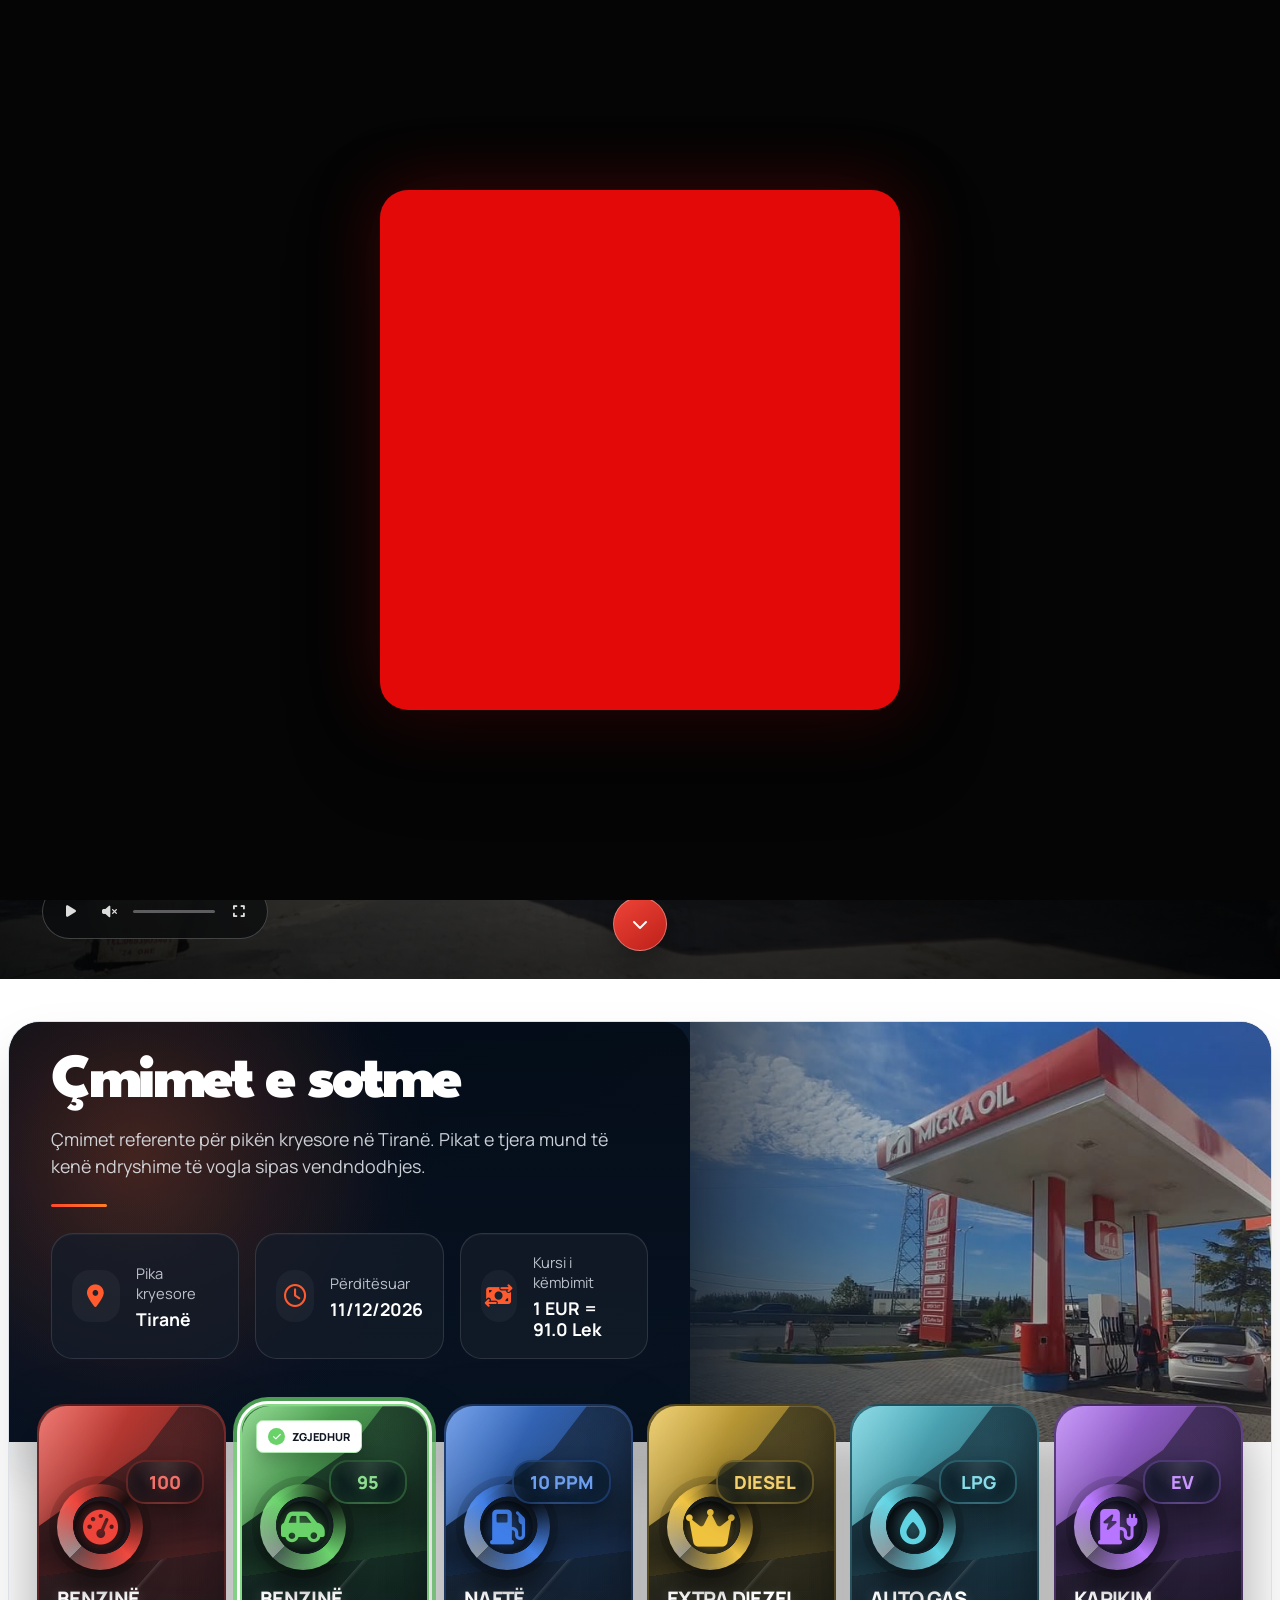
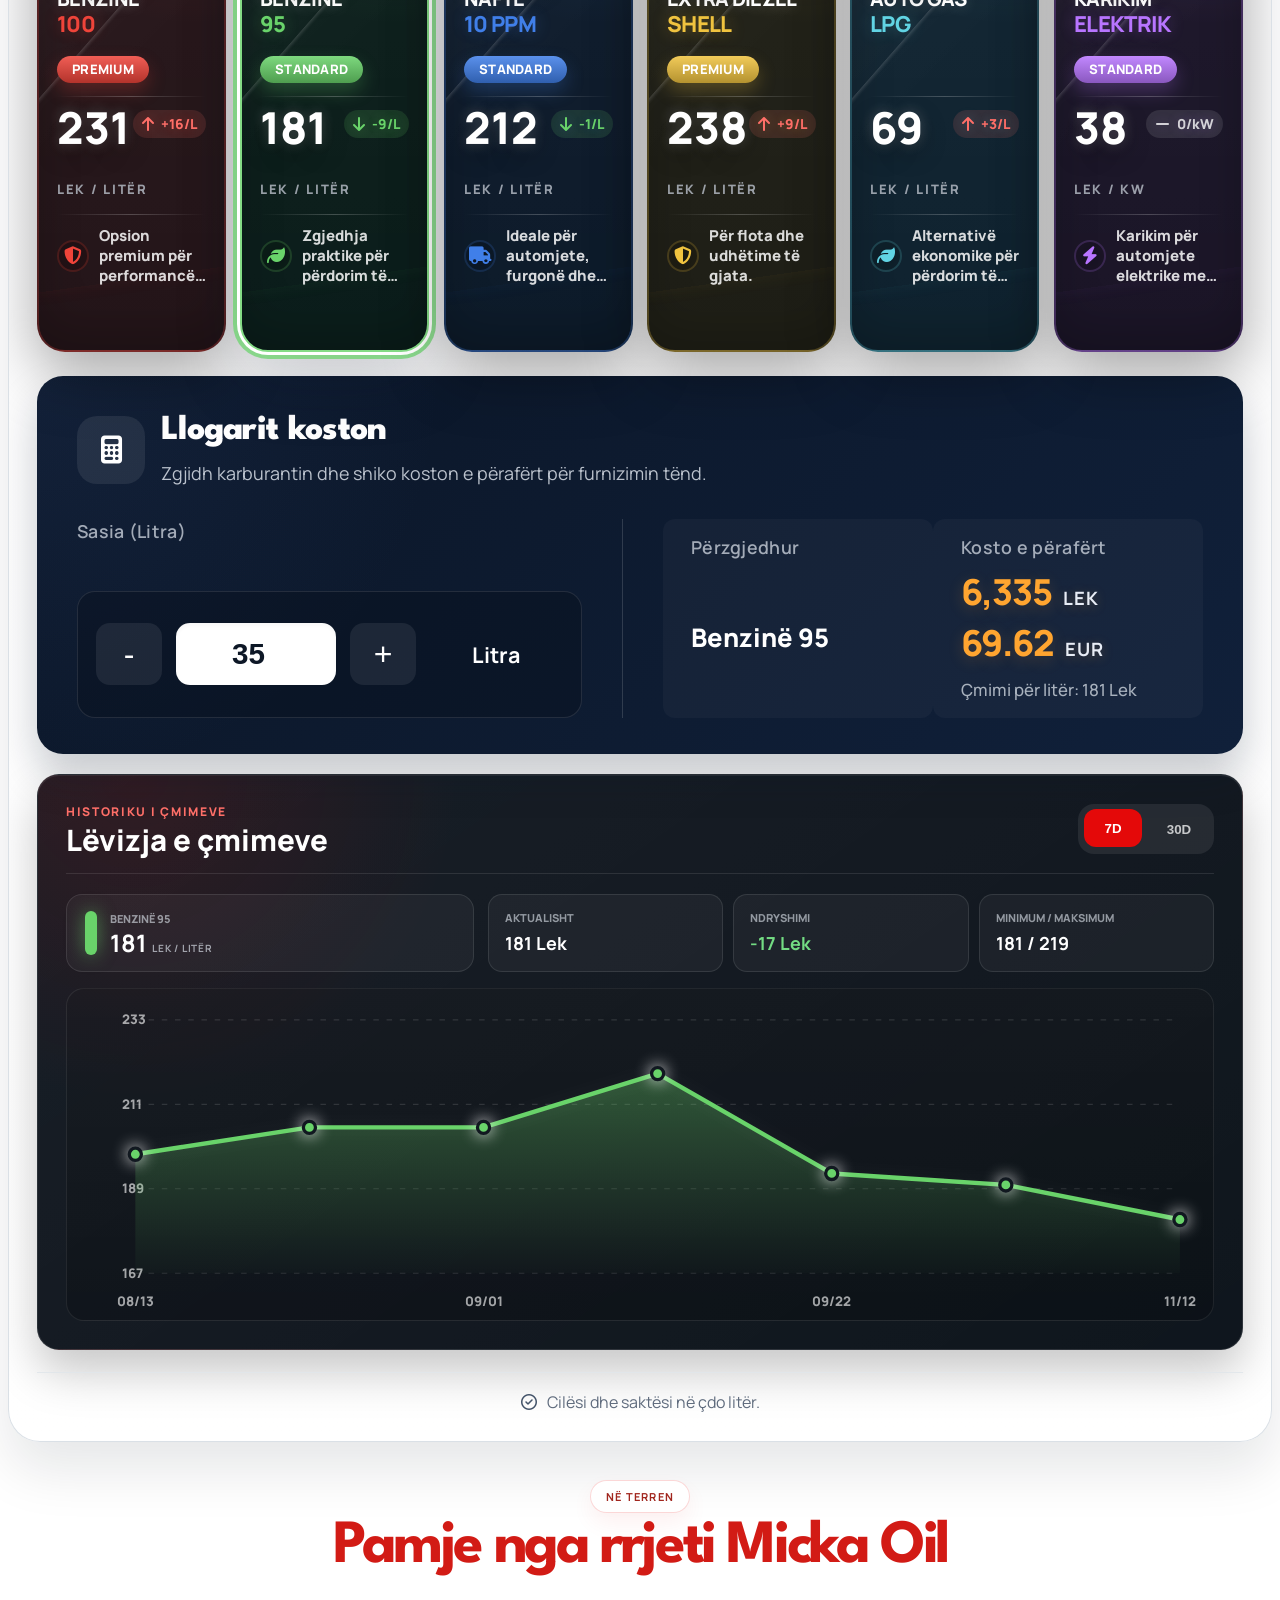
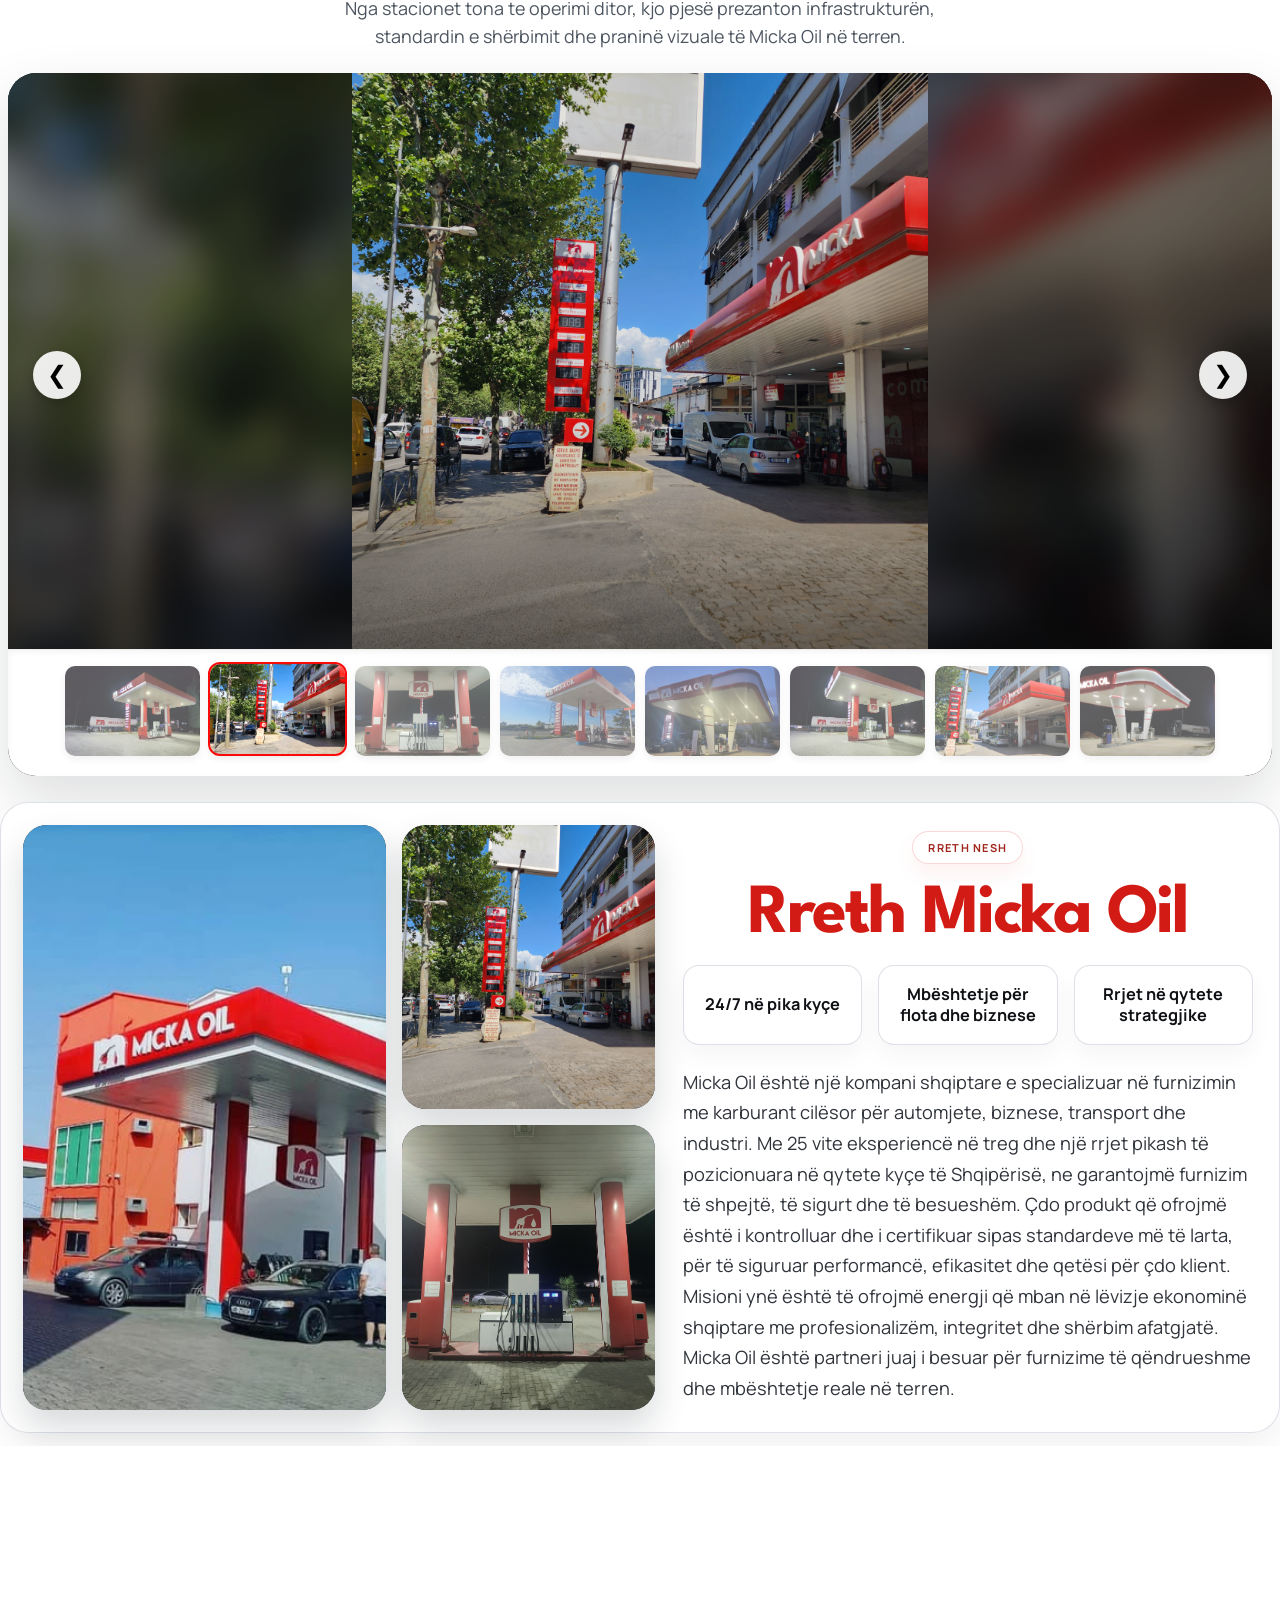
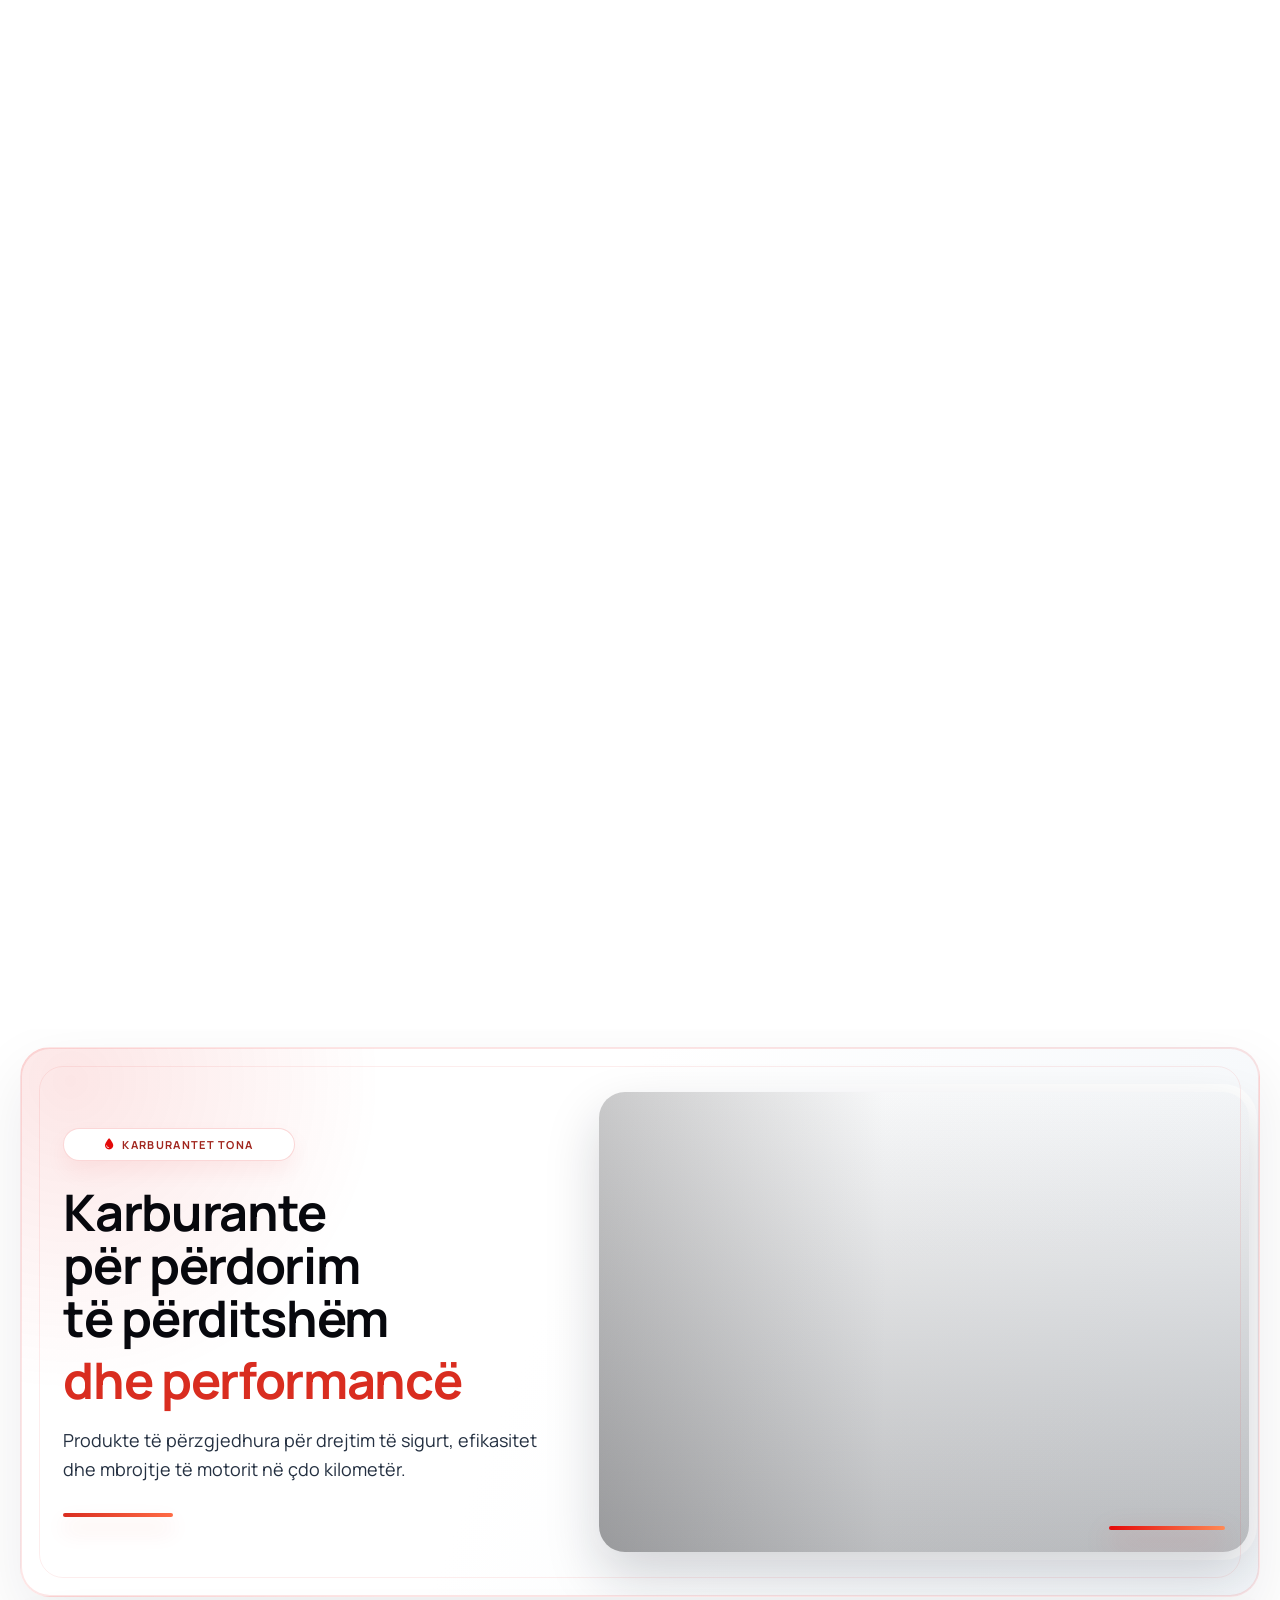
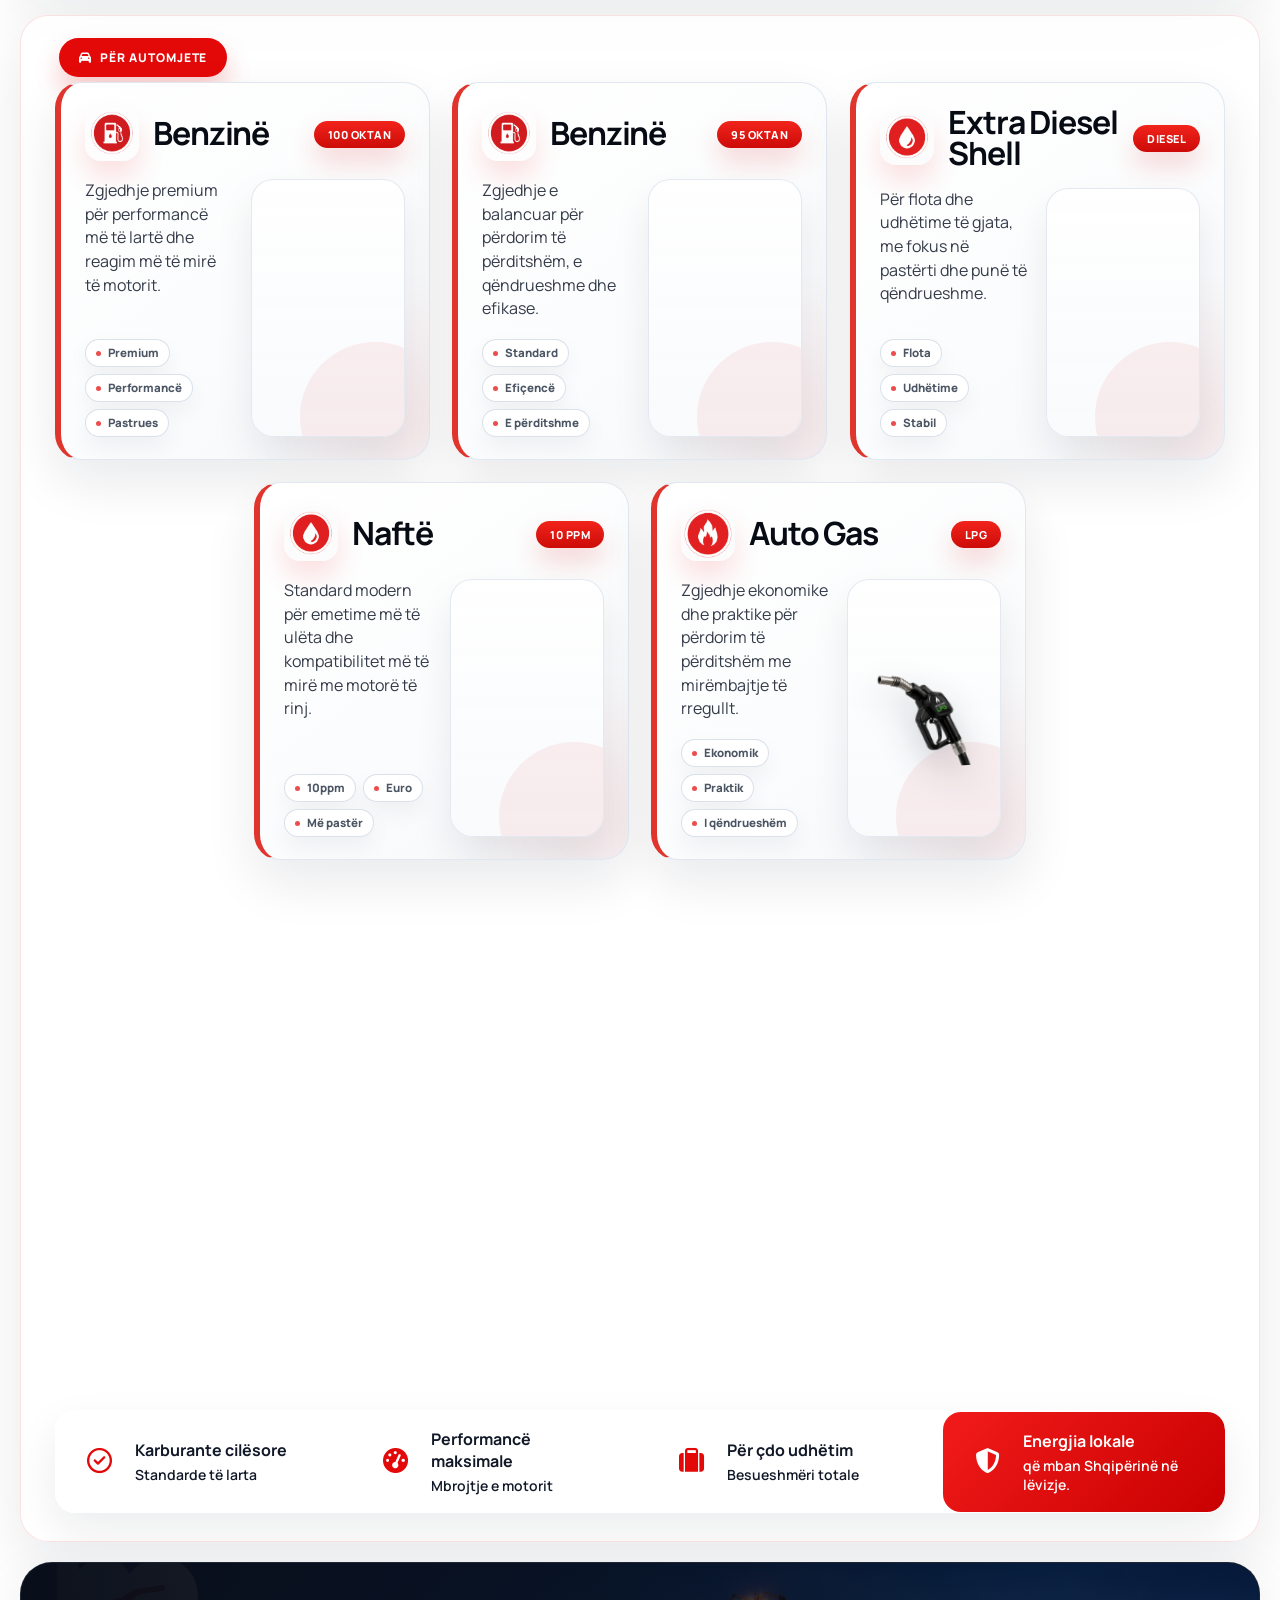
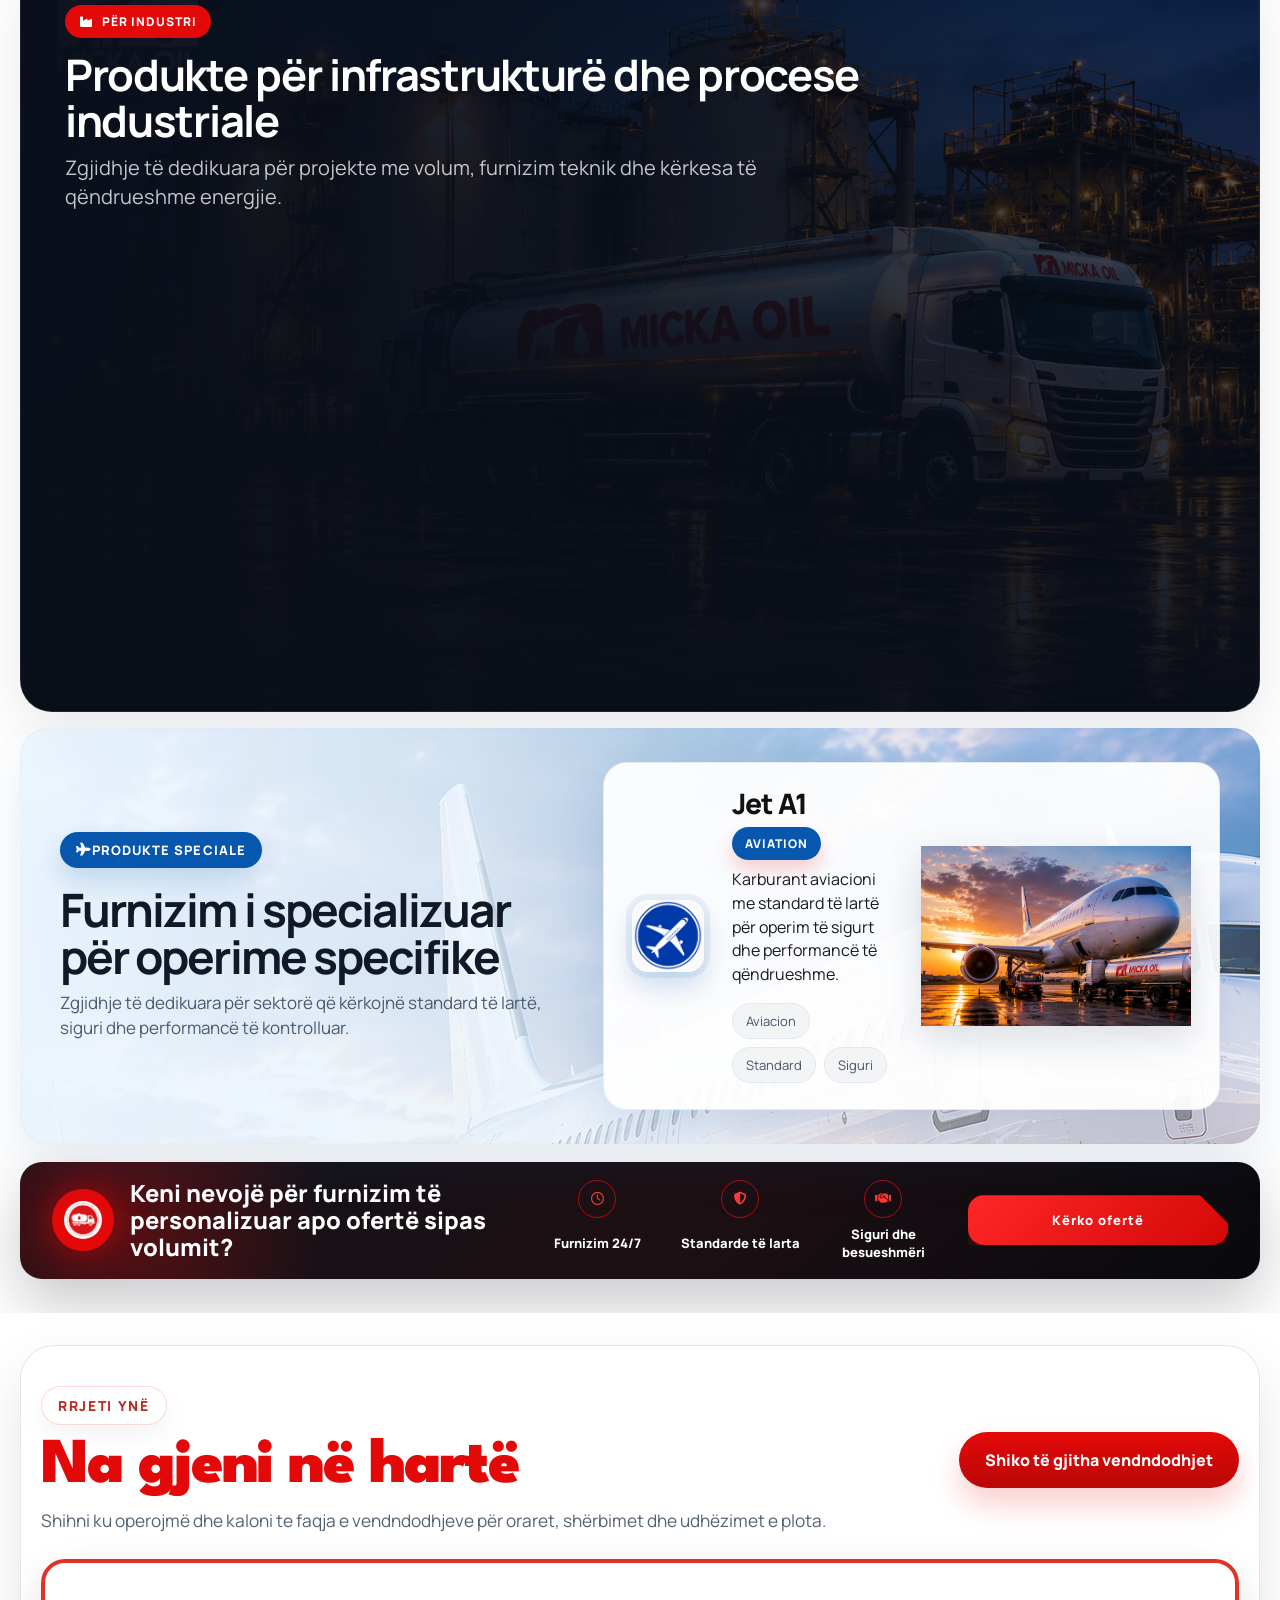
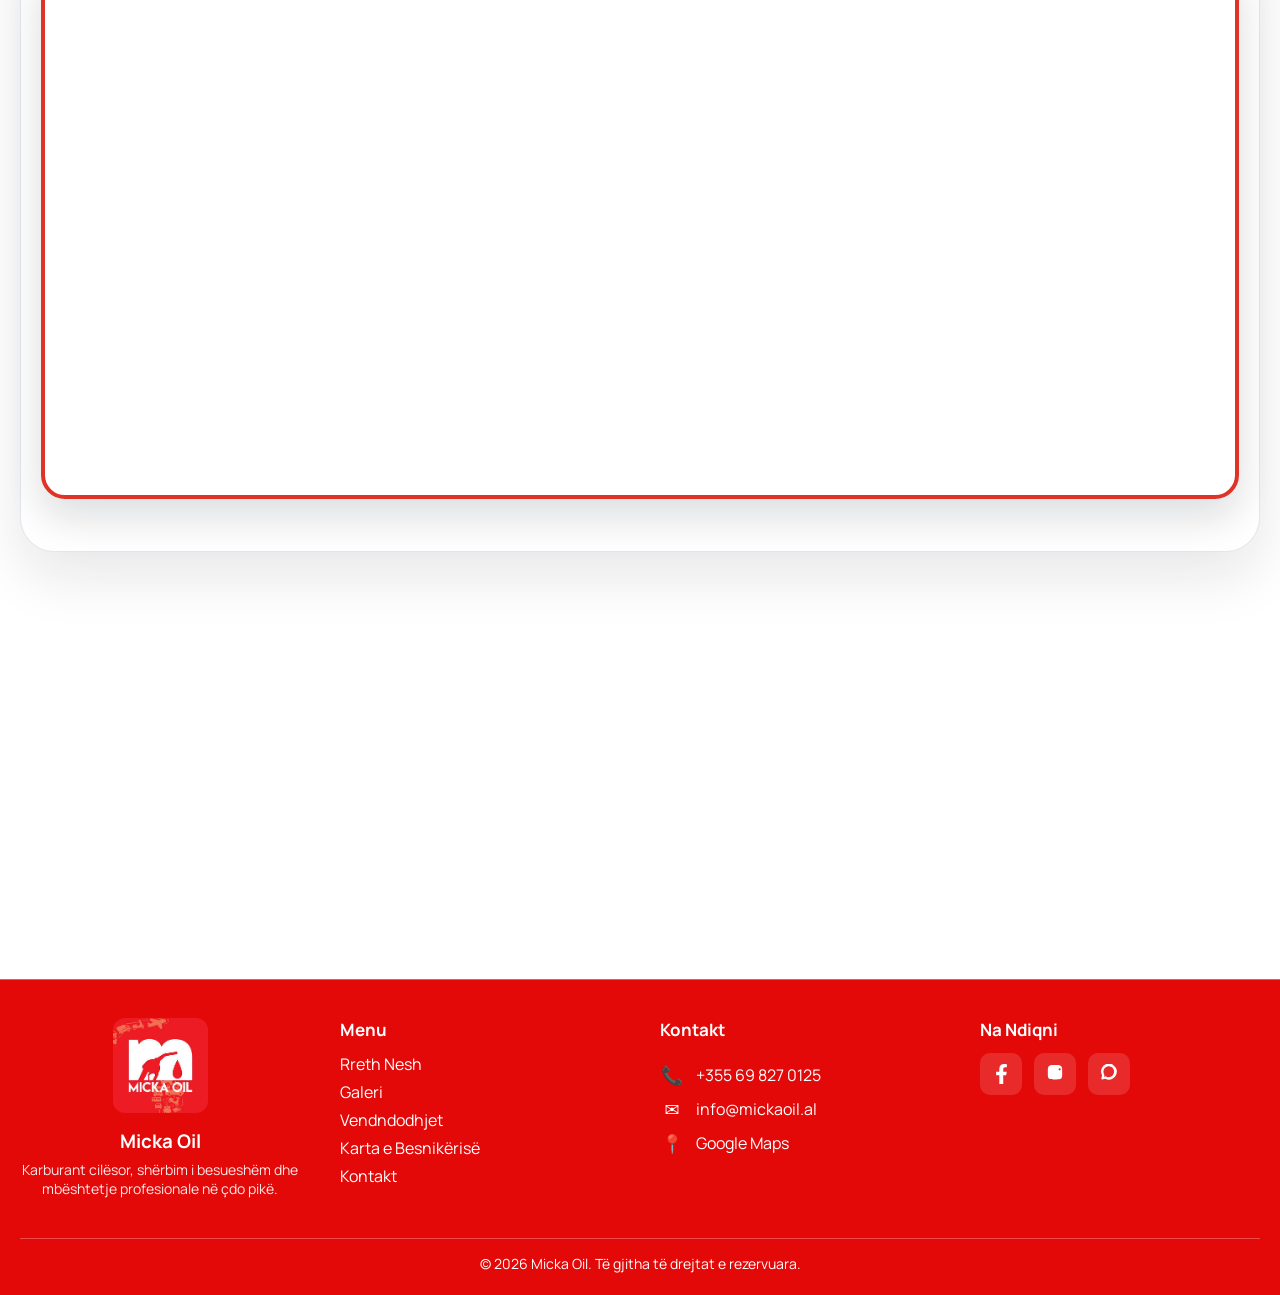
==== commit 14028410: "Keep mobile social buttons clear of hero cards" ====
--- a/index.html
+++ b/index.html
@@ -47,7 +47,7 @@
   <link rel="icon" href="images/logo.png" />
   <link rel="preload" href="images/logo.png" as="image" fetchpriority="high" />
   <link rel="preload" href="images/tirane-hero-poster.webp" as="image" fetchpriority="high" />
-  <link rel="stylesheet" href="style.css?v=20261111-social-position" />
+  <link rel="stylesheet" href="style.css?v=20261112-social-position" />
   <link rel="stylesheet" href="video-hero.css?v=20260804-navbar-sticky" />
 
   <!-- Font Awesome for footer icons -->
--- a/style.css
+++ b/style.css
@@ -20296,19 +20296,19 @@
 
 @media (max-width: 560px) {
   body.home-page .floating-social {
-    top: auto;
-    right: 10px;
-    bottom: 76px;
-    flex-direction: column;
-    gap: 8px;
-    padding: 0;
-    border-radius: 0;
-    background: transparent;
-    box-shadow: none;
-    backdrop-filter: none;
-  }
-  body.home-page .floating-social .social-btn { width: 42px; height: 42px; border-radius: 11px; }
-  body.home-page .floating-social .social-btn svg { width: 22px; height: 22px; }
+    top: 68px;
+    right: 8px;
+    bottom: auto;
+    flex-direction: row;
+    gap: 6px;
+    padding: 5px;
+    border-radius: 14px;
+    background: rgba(20,23,28,.72);
+    box-shadow: 0 10px 24px rgba(9,12,15,.2);
+    backdrop-filter: blur(8px);
+  }
+  body.home-page .floating-social .social-btn { width: 32px; height: 32px; border-radius: 9px; box-shadow: none; }
+  body.home-page .floating-social .social-btn svg { width: 18px; height: 18px; }
   body.home-page .hero-panel--mock .hero-metrics { right: auto; left: 0; width: 100%; bottom: -157px; }
   body.home-page .hero-panel--mock .hero-actions { flex-wrap: wrap; }
   body.home-page .hero-panel--mock .hero-btn { padding-right: 54px; text-align: left; }
